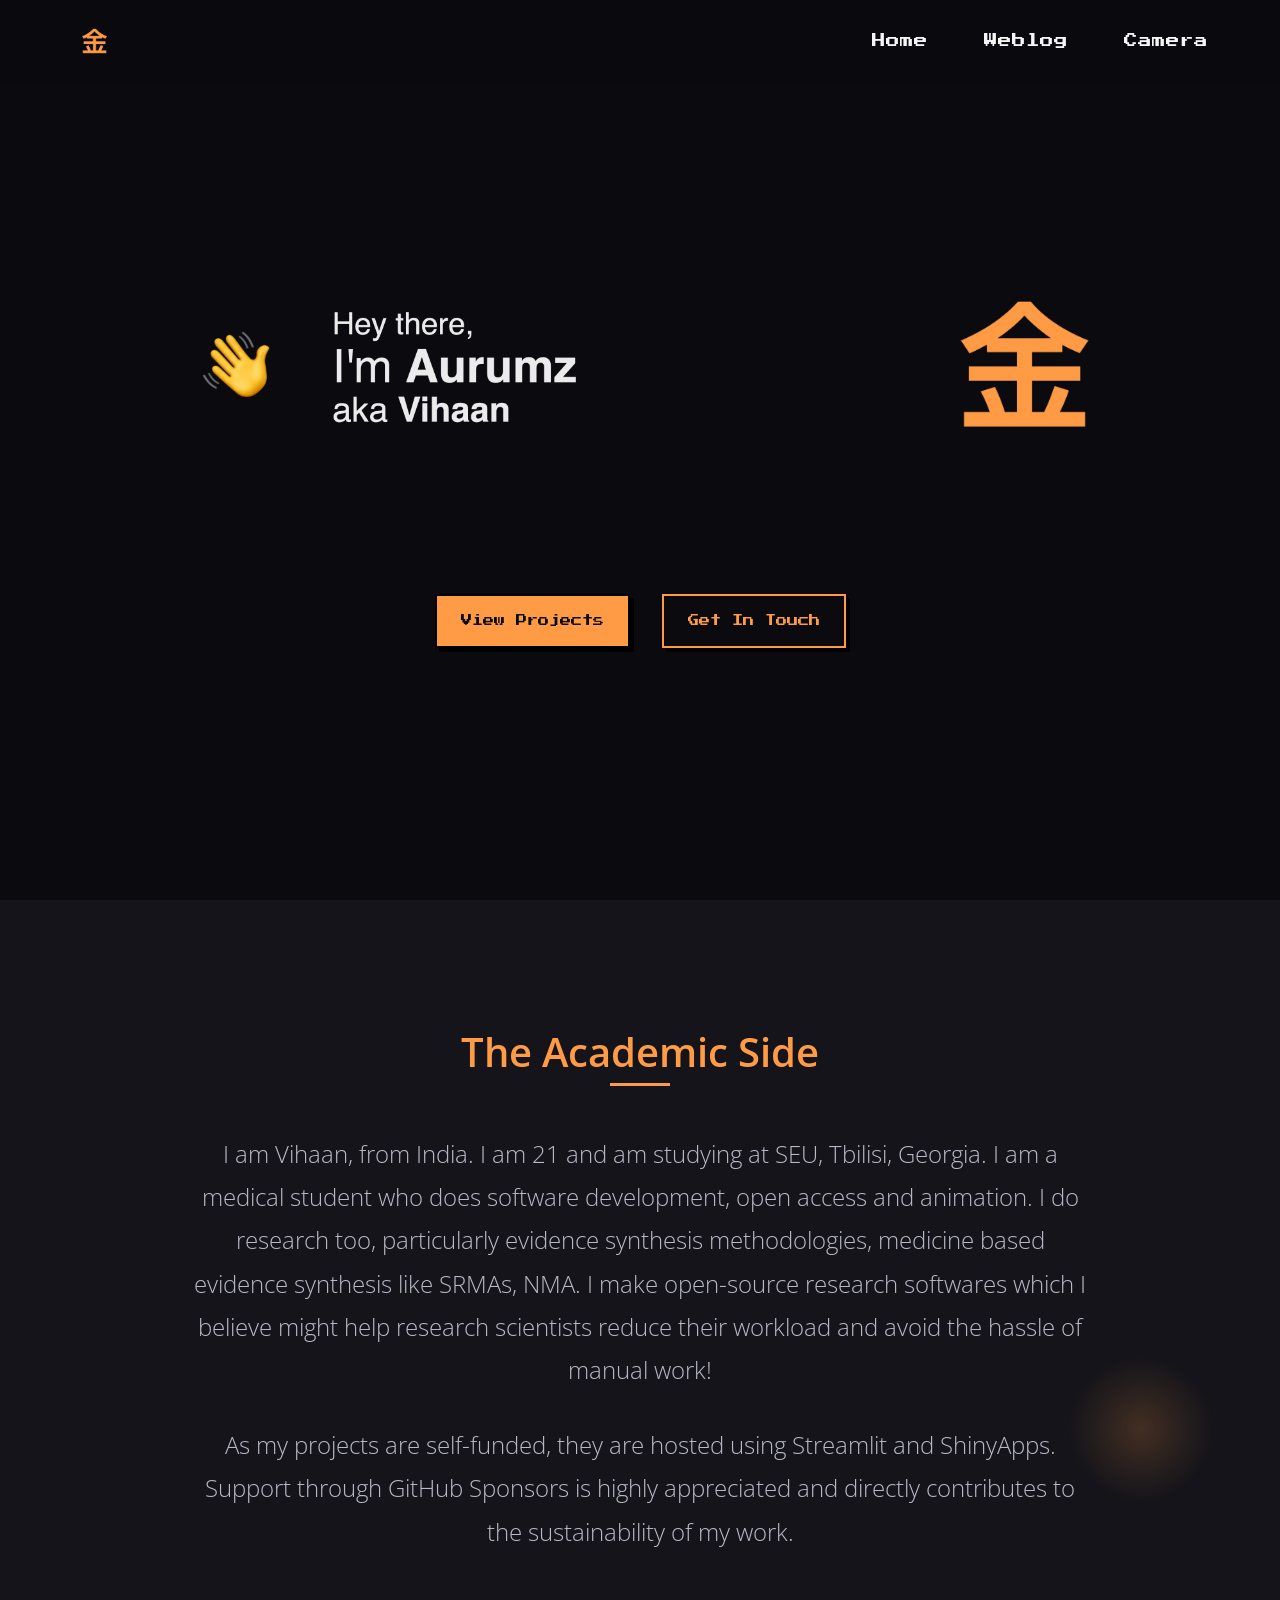
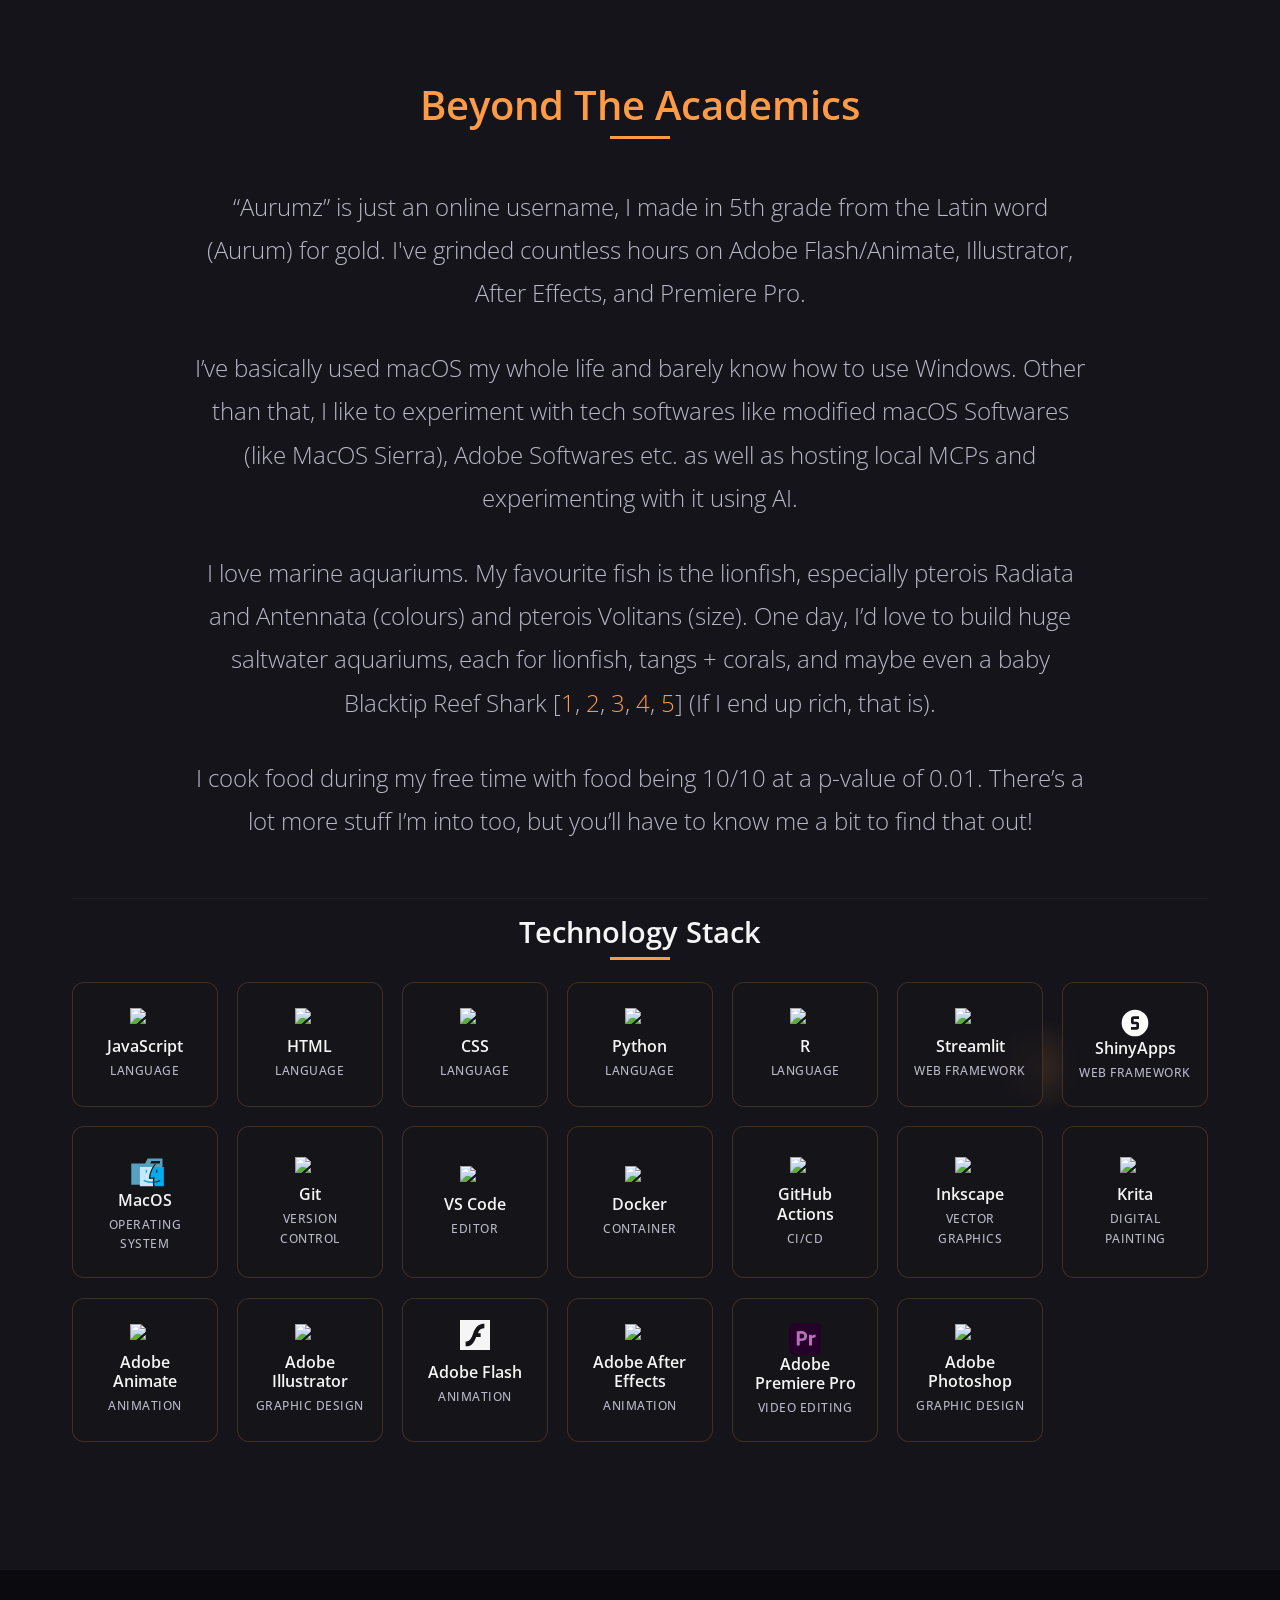
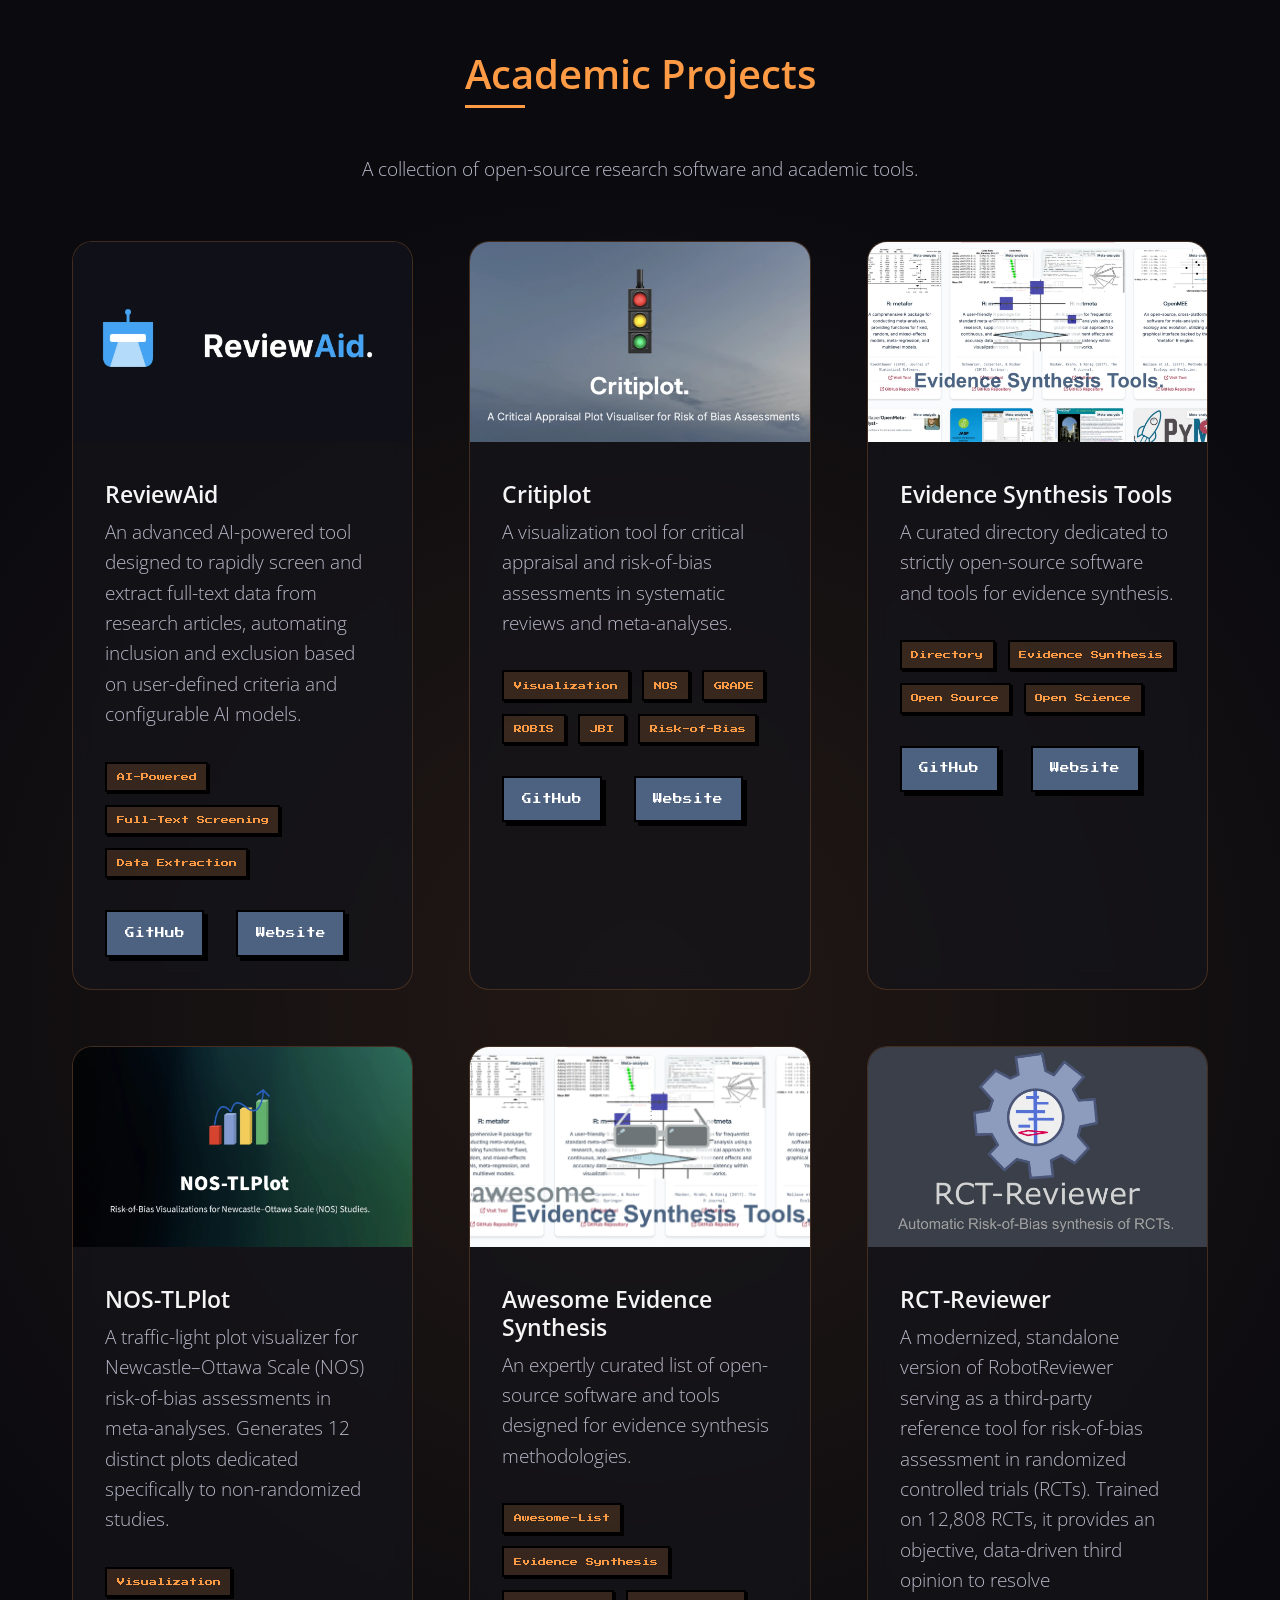
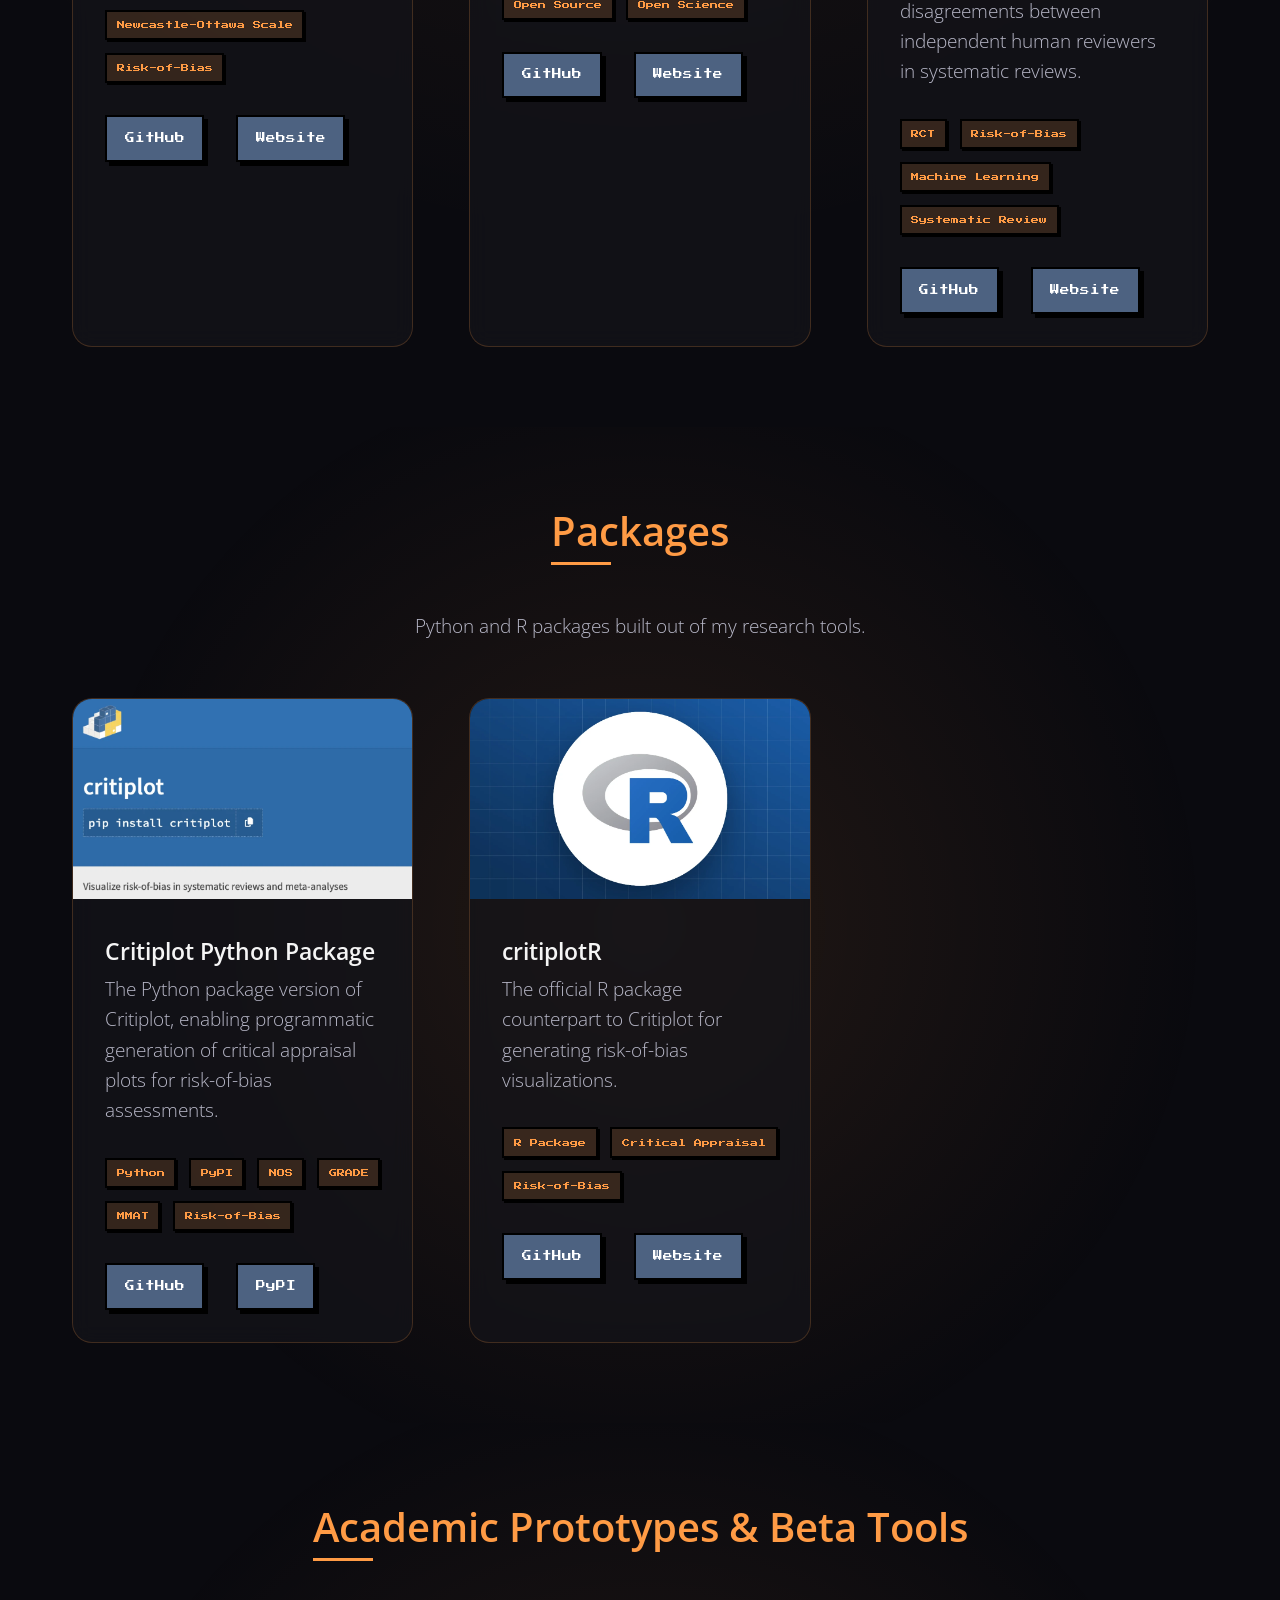
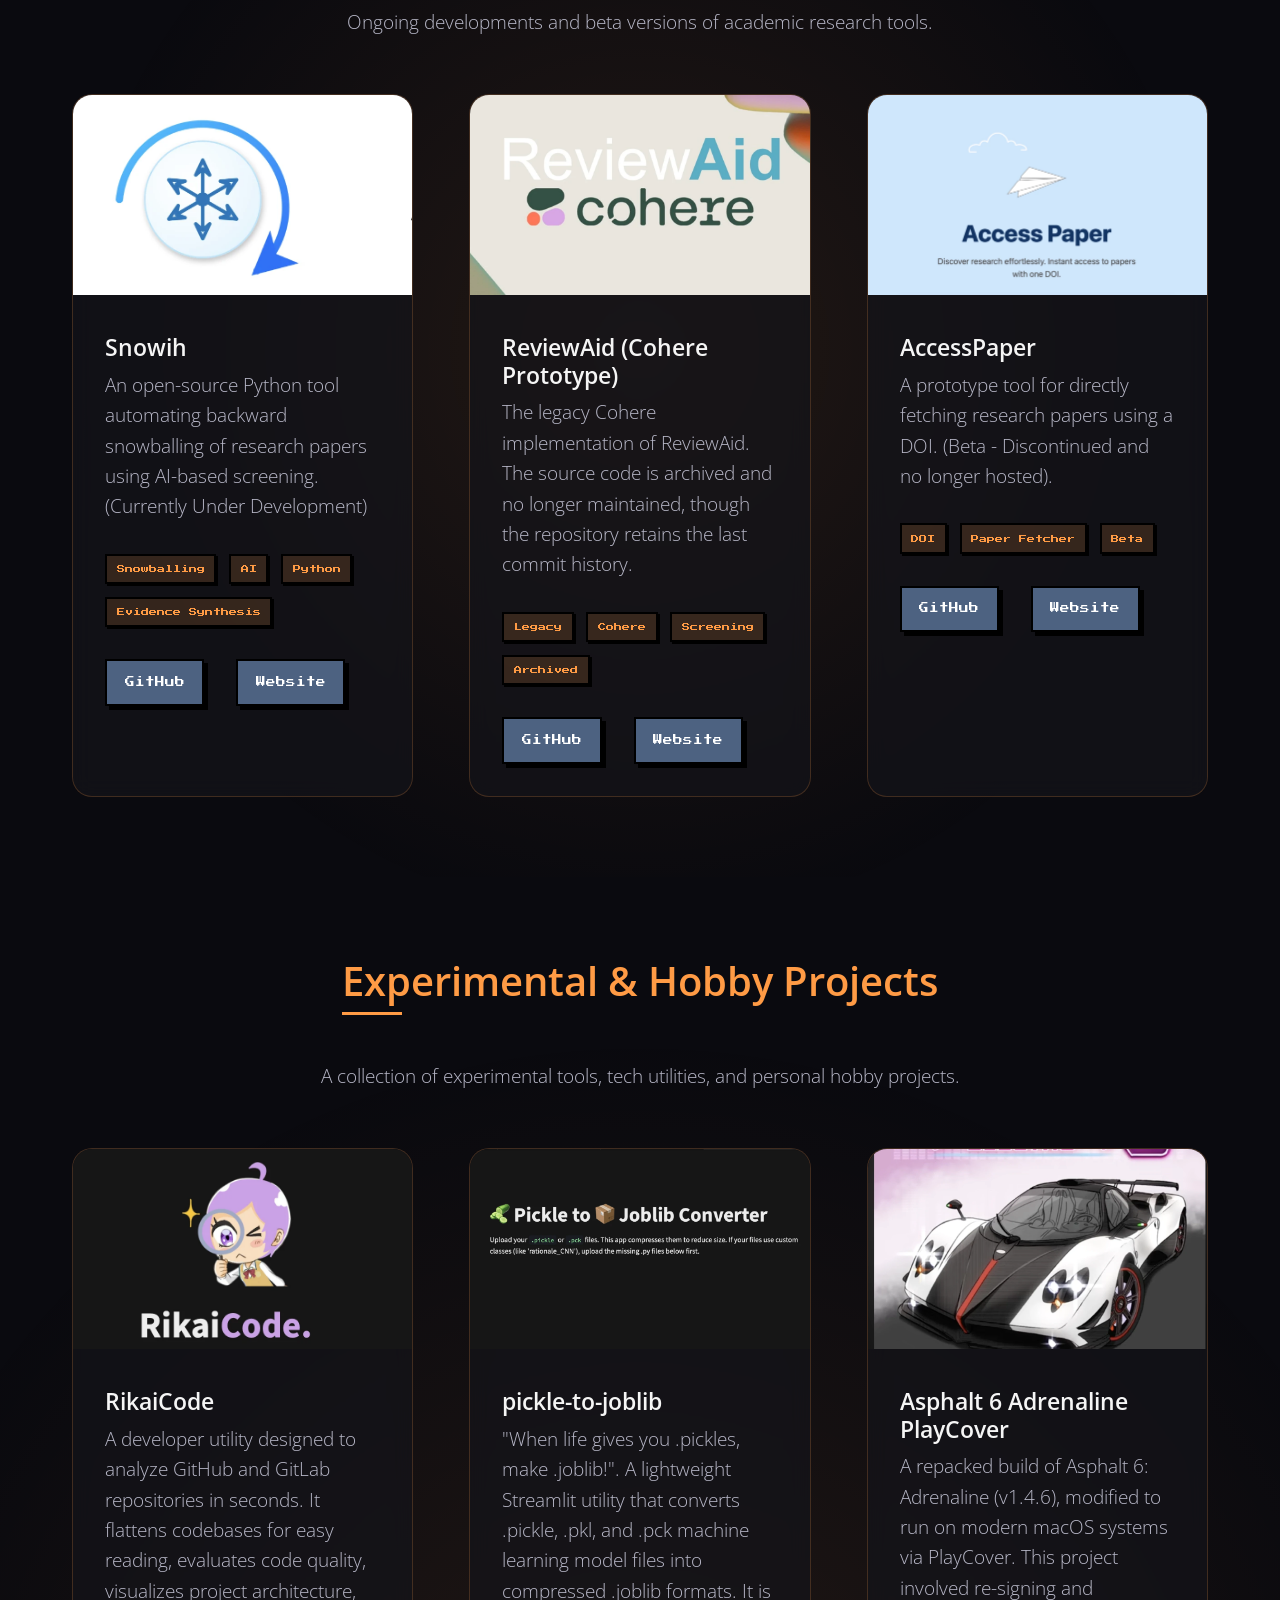
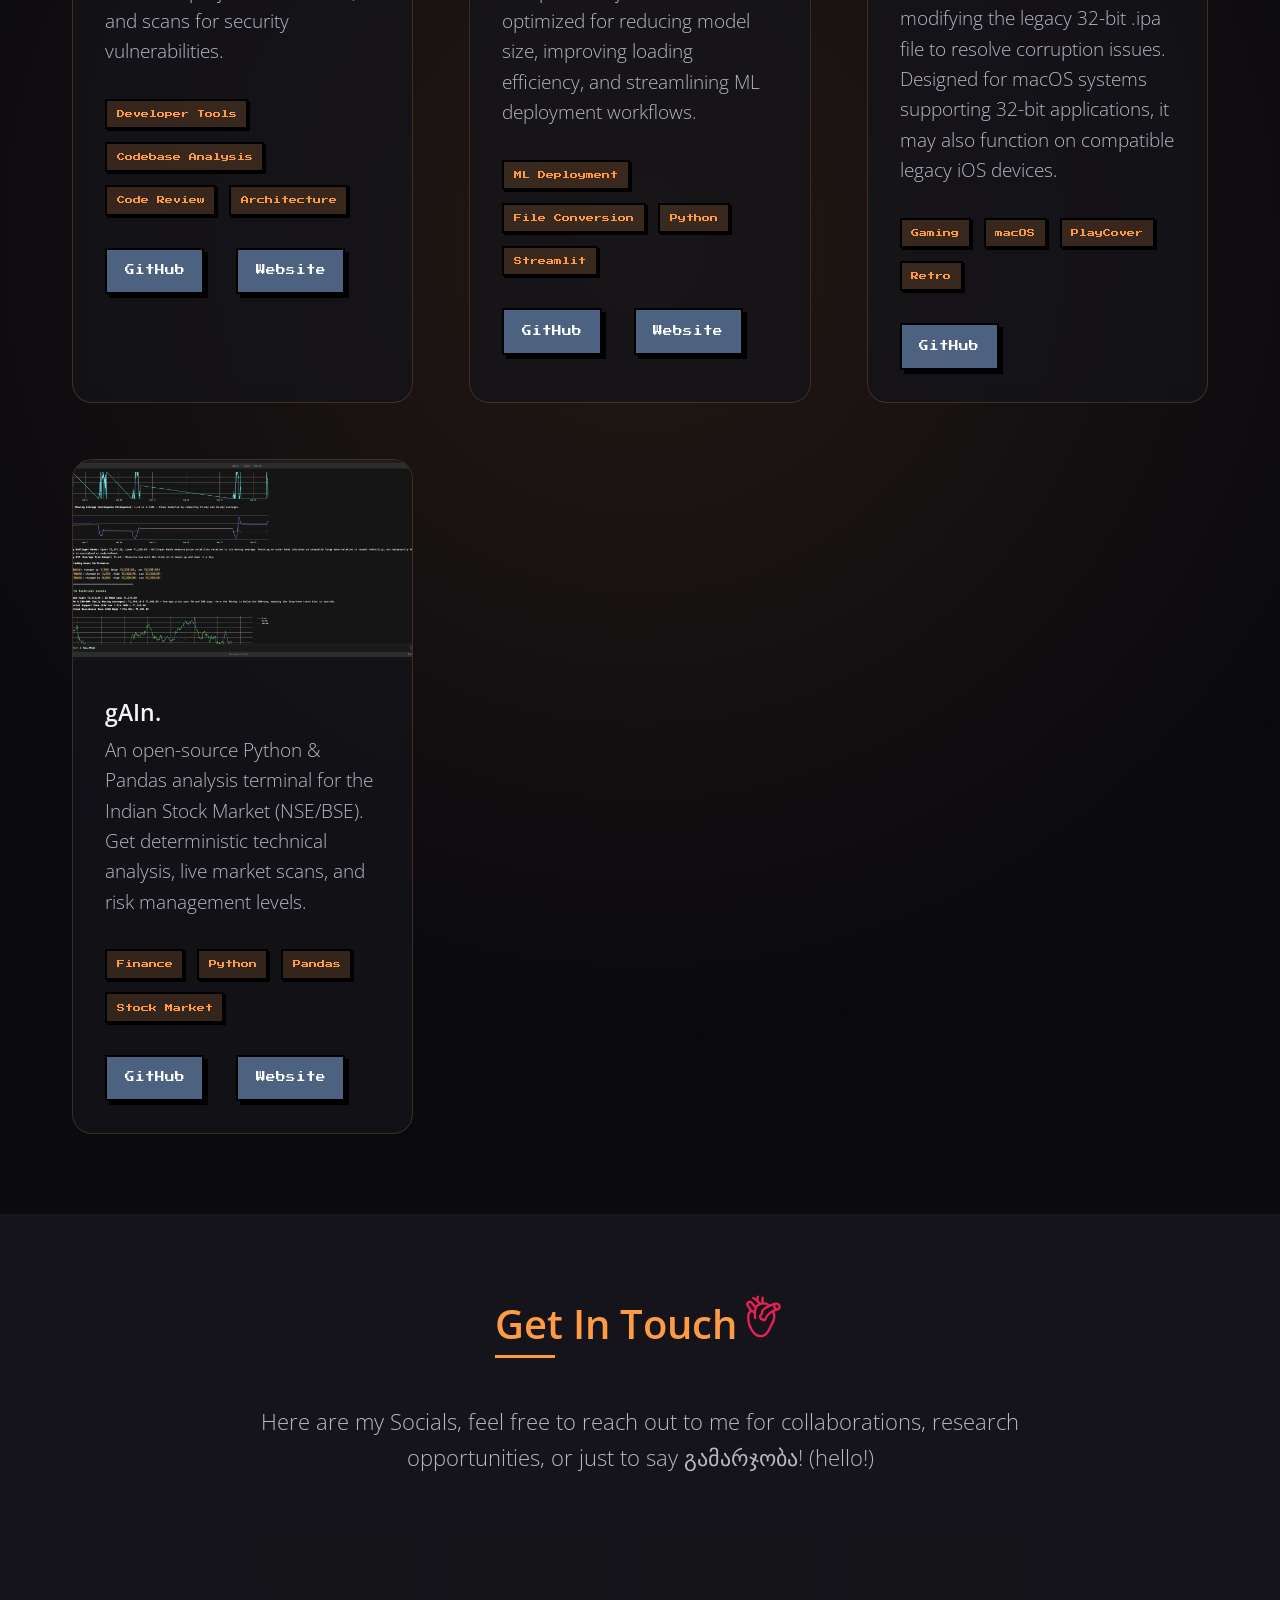
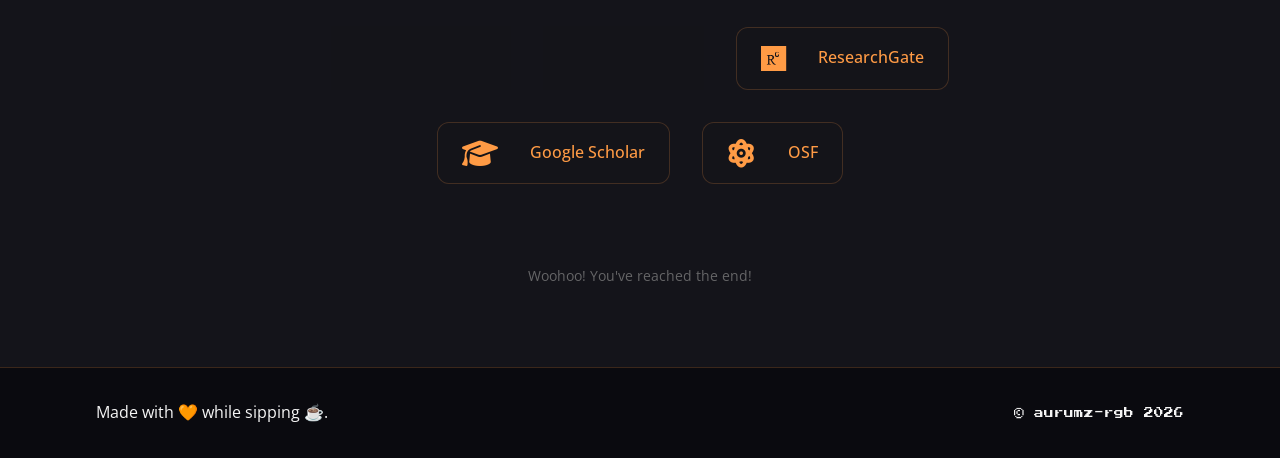
==== index.html @ b9cb7d9b "camera page now at camera.html with redirect from old link, premiere icon path fix" ====
<!DOCTYPE html>
<html lang="en">

<head>
  <meta charset="UTF-8" />
  <meta name="viewport" content="width=device-width, initial-scale=1.0" />


  <title>Home / Aurumz</title>
  <meta name="description"
    content="Vihaan Sahu (Aurumz) - Medical Student, Researcher & Developer. Explore open-source academic projects like ReviewAid, Critiplot, NOS-TLPlot, and more.">
  <meta name="keywords"
    content="Vihaan Sahu, Aurumz, Critiplot, NOS-TLPlot, Snowih, ReviewAid, medical student, developer, AI, research tools, systematic review, web development, Python, HTML">
  <meta name="author" content="Vihaan S (Aurumz)">
  <meta name="robots" content="index, follow, max-image-preview:large" />


  <link rel="canonical" href="https://aurumz-rgb.github.io/index.html" />


  <meta property="og:title" content="Vihaan (Aurumz) - Medical Student, Researcher & Developer.">
  <meta property="og:description"
    content="Medical Student, Researcher & Developer. Explore open-source academic projects and tools.">
  <meta property="og:type" content="website">
  <meta property="og:url" content="https://aurumz-rgb.github.io/index.html">
  <meta property="og:image" content="https://aurumz-rgb.github.io/assets/web-banner.png">
  <meta property="og:image:alt" content="Aurumz Web Banner">

  <meta name="twitter:card" content="summary_large_image">
  <meta name="twitter:title" content="Vihaan (Aurumz)'s personal Website.' ">
  <meta name="twitter:description" content="Medical Student, Researcher & Developer.">
  <meta name="twitter:image" content="https://aurumz-rgb.github.io/assets/web-banner.png">
  <meta name="twitter:image:alt" content="Aurumz Banner">

  <link rel="icon" href="assets/favicon.ico" type="image/x-icon">

  <link rel="preconnect" href="https://fonts.googleapis.com">
  <link rel="preconnect" href="https://fonts.gstatic.com" crossorigin>
  <link rel="preconnect" href="https://cdnjs.cloudflare.com">

  <link rel="preload" href="https://fonts.googleapis.com/css2?family=Open+Sans:wght@300;400;500;600;700&display=swap"
    as="style">
  <link rel="preload" href="https://cdnjs.cloudflare.com/ajax/libs/font-awesome/6.5.0/css/all.min.css" as="style">
  <link rel="preload" href="assets/banner1.webp" as="image">
  <link rel="preload" href="assets/logo-official.webp" as="image">

  <link href="https://fonts.googleapis.com/css2?family=Open+Sans:wght@300;400;500;600;700&display=swap"
    rel="stylesheet">
  <link rel="stylesheet" href="https://cdnjs.cloudflare.com/ajax/libs/font-awesome/6.4.0/css/all.min.css">

  <link rel="stylesheet" href="styles.css">
</head>

<body>

  <div class="loader-container" id="loader">
    <div class="loader"></div>
  </div>

  <header>
    <div class="container">
      <nav>
        <a href="index.html" class="logo">
         <img src="assets/logo-official1.webp" alt="Aurumz Logo" style="height: 45px;">
        </a>
        <button class="mobile-menu-btn" id="mobileMenuBtn">
          <i class="fas fa-bars"></i>
        </button>
        <div class="nav-links" id="navLinks">
          <a href="index.html">Home</a>
          <a href="blog.html">Weblog</a>
          <a href="camera.html">Camera</a>
        </div>
      </nav>
    </div>
  </header>

  <section class="hero">
    <div class="container">
      <div class="hero-content">
        <div class="hero-images-container" id="heroImages">
          <div class="hero-image-left">
            <img src="assets/banner1.webp" alt="Hello I am Vihaan aka aurumz" loading="eager">
          </div>
          <div class="hero-logo-right">
            <img src="assets/logo-official.webp" alt="Aurumz Logo" loading="eager">
          </div>
        </div>
        <div class="hero-buttons" id="heroButtons">
          <a href="#projects" class="btn">View Projects</a>
          <a href="#contact" class="btn btn-outline">Get In Touch</a>
        </div>
      </div>

      <div class="car-container" id="carContainer">
        <img src="assets/car-moving.gif" alt="Moving Car" class="car-gif" loading="lazy">
      </div>
      <img src="assets/plane.gif" alt="Paper Plane" class="plane-gif" id="planeGif" loading="lazy">
    </div>
  </section>

  <section class="about" id="about">
    <div class="container">
      <div class="about-content" id="aboutContent">

        <div class="about-text">
          <h2>The Academic Side</h2>
          <p>
            I am Vihaan, from India. I am 21 and am studying at SEU, Tbilisi, Georgia. I am a medical student who does
            software development, open access and animation. I do research too, particularly evidence synthesis
            methodologies, medicine based evidence synthesis like SRMAs, NMA. I make open-source research softwares
            which I believe might help research scientists reduce their workload and avoid the hassle of manual work!
          </p>

          <p>
            As my projects are self-funded, they are hosted using Streamlit and ShinyApps. Support through GitHub
            Sponsors is highly appreciated and directly contributes to the sustainability of my work.
          </p>

        </div>

        <div class="about-text" style="margin-top: var(--spacing-xxl);">
          <h2>Beyond The Academics</h2>

          <p>
            “Aurumz” is just an online username, I made in 5th grade from the Latin word (Aurum) for gold. I've grinded
            countless hours on Adobe Flash/Animate, Illustrator, After Effects, and Premiere Pro.
          </p>

          <p>
            I’ve basically used macOS my whole life and barely know how to use Windows. Other than that, I like to
            experiment with tech softwares like modified macOS Softwares (like MacOS Sierra), Adobe Softwares etc. as well as hosting local
            MCPs and experimenting with it using AI.
          </p>

          <p>
            I love marine aquariums. My favourite fish is the lionfish, especially pterois Radiata and Antennata
            (colours) and pterois Volitans (size). One day, I’d love to build huge saltwater aquariums, each for
            lionfish, tangs + corals, and maybe even a baby Blacktip Reef Shark [<a href="https://www.youtube.com/watch?v=PKMF2KPOcR8" target="_blank">1</a>, <a href="https://www.youtube.com/watch?v=SShbFae09_s" target="_blank">2</a>, <a href="https://www.youtube.com/watch?v=O69xCdQjd4k" target="_blank">3</a>, <a href="https://www.youtube.com/watch?v=J8CM6YdH-EE" target="_blank">4</a>, <a href="https://www.youtube.com/watch?v=35wh0j285m0" target="_blank">5</a>] (If I end up rich, that is).
          </p>

          <p>
            I cook food during my free time with food being 10/10 at a p-value of 0.01. There’s a lot more stuff I’m
            into too, but you’ll have to know me a bit to find that out!
          </p>

        </div>

        <div class="tech-stack-wrapper">
          <h3 class="tech-stack-title">Technology Stack</h3>
          <div class="tech-grid">
            <div class="tech-item">
              <img src="https://cdn.simpleicons.org/javascript" width="30" class="tech-icon">
              <span class="tech-name">JavaScript</span>
              <span class="tech-type">Language</span>
            </div>

            <div class="tech-item">
              <img src="https://cdn.simpleicons.org/html5" width="30" class="tech-icon">
              <span class="tech-name">HTML</span>
              <span class="tech-type">Language</span>
            </div>
            <div class="tech-item">
              <img src="https://api.iconify.design/logos/css-3.svg" width="30" class="tech-icon">
              <span class="tech-name">CSS</span>
              <span class="tech-type">Language</span>
            </div>

            <div class="tech-item">
              <img src="https://cdn.simpleicons.org/python" width="30" class="tech-icon">
              <span class="tech-name">Python</span>
              <span class="tech-type">Language</span>
            </div>
            <div class="tech-item">
              <img src="https://cdn.simpleicons.org/r" width="30" class="tech-icon">
              <span class="tech-name">R</span>
              <span class="tech-type">Language</span>
            </div>

            <div class="tech-item">
              <img src="https://streamlit.io/images/brand/streamlit-mark-color.png" width="30" class="tech-icon">
              <span class="tech-name">Streamlit</span>
              <span class="tech-type">Web Framework</span>
            </div>
            <div class="tech-item">
              <svg xmlns="http://www.w3.org/2000/svg" width="32" height="32" viewBox="0 0 24 24">
                <path fill="#fbfbfb"
                  d="M11 7a2 2 0 0 0-2 2v2a2 2 0 0 0 2 2h2v2H9v2h4a2 2 0 0 0 2-2v-2a2 2 0 0 0-2-2h-2V9h4V7zm1-5a10 10 0 0 1 10 10a10 10 0 0 1-10 10A10 10 0 0 1 2 12A10 10 0 0 1 12 2" />
              </svg>
              <span class="tech-name">ShinyApps</span>
              <span class="tech-type">Web Framework</span>
            </div>

            <div class="tech-item">
              <svg xmlns="http://www.w3.org/2000/svg" width="40" height="40" viewBox="0 0 32 32">
                <path fill="#55a1bf" d="M27.9 6h-9.8l-2 4H5v17h25V6Zm.1 4h-7.8l1-2H28Z" />
                <path fill="#c6e9fa" fill-rule="evenodd"
                  d="M22.258 25.522a15.7 15.7 0 0 1-7.5-1.516l.473-.75a15.26 15.26 0 0 0 7.027 1.3c0 .082.1-1.533.245-2.413H19.1a21.65 21.65 0 0 1 3.033-9.408h-10.2v15.526h10.716a22 22 0 0 1-.391-2.739" />
                <path fill="#00adee" fill-rule="evenodd"
                  d="M23.285 24.5a10.7 10.7 0 0 0 4.484-1.3l.587.75a12.8 12.8 0 0 1-5.071 1.517a13.6 13.6 0 0 0 .441 2.8h7.337V12.739h-7.81a19.34 19.34 0 0 0-2.968 8.381h3.506a15.4 15.4 0 0 0-.506 3.375Zm-6.717-9.413h.995v2.299h-.995z" />
                <path fill="#231f20" fill-rule="evenodd" d="M24.851 15.087h.994v2.299h-.994z" />
                <path fill="#231f20" fill-rule="evenodd"
                  d="M23.285 24.5a10.7 10.7 0 0 0 4.484-1.3l.587.75a12.8 12.8 0 0 1-5.071 1.517a12.3 12.3 0 0 0 1.354 5.087l-.848.446c-1.549-2.445-1.826-5.739-1.288-8.853H19.1A21.5 21.5 0 0 1 24.084 10l.734.636a19.1 19.1 0 0 0-4.533 10.484h3.506a15.4 15.4 0 0 0-.506 3.375Z" />
                <path fill="#00adee" fill-rule="evenodd"
                  d="M22.258 24.56v.962a15.7 15.7 0 0 1-7.5-1.516l.473-.75a15.26 15.26 0 0 0 7.027 1.3Z" />
              </svg>
              <span class="tech-name">MacOS</span>
              <span class="tech-type">Operating System</span>
            </div>

            <div class="tech-item">
              <img src="https://cdn.simpleicons.org/git" width="30" class="tech-icon">
              <span class="tech-name">Git</span>
              <span class="tech-type">Version Control</span>
            </div>
            <div class="tech-item">
              <img src="https://api.iconify.design/logos/visual-studio-code.svg" width="30" class="tech-icon">
              <span class="tech-name">VS Code</span>
              <span class="tech-type">Editor</span>
            </div>

            <div class="tech-item">
              <img src="https://cdn.simpleicons.org/docker" width="30" class="tech-icon">
              <span class="tech-name">Docker</span>
              <span class="tech-type">Container</span>
            </div>

            <div class="tech-item">
              <img src="https://cdn.simpleicons.org/githubactions" width="30" class="tech-icon">
              <span class="tech-name">GitHub Actions</span>
              <span class="tech-type">CI/CD</span>
            </div>

            <div class="tech-item">
              <img src="https://cdn.simpleicons.org/inkscape" width="30" class="tech-icon">
              <span class="tech-name">Inkscape</span>
              <span class="tech-type">Vector Graphics</span>
            </div>

            <div class="tech-item">
              <img src="https://cdn.simpleicons.org/krita" width="30" class="tech-icon">
              <span class="tech-name">Krita</span>
              <span class="tech-type">Digital Painting</span>
            </div>

            <div class="tech-item">
              <img src="https://api.iconify.design/logos/adobe-animate.svg" width="30" class="tech-icon">
              <span class="tech-name">Adobe Animate</span>
              <span class="tech-type">Animation</span>
            </div>
            <div class="tech-item">
              <img src="https://api.iconify.design/logos/adobe-illustrator.svg" width="30" class="tech-icon">
              <span class="tech-name">Adobe Illustrator</span>
              <span class="tech-type">Graphic Design</span>
            </div>
            <div class="tech-item">
              <svg xmlns="http://www.w3.org/2000/svg" width="30" height="30" viewBox="0 0 16 16"
                style="transform: translateY(-13px);">
                <path fill="currentColor"
                  d="M0 0v16h16V0zm13 4.4C10 4.4 9.7 7 9.7 7H11v2H8.6C6.8 14.8 3 14 3 14v-2.5s2.5.6 3.9-4C8.7 1.4 13 2 13 2z" />
              </svg>
              <span class="tech-name">Adobe Flash</span>
              <span class="tech-type">Animation</span>
            </div>
            <div class="tech-item">
              <img src="https://api.iconify.design/logos/adobe-after-effects.svg" width="30" class="tech-icon">
              <span class="tech-name">Adobe After Effects</span>
              <span class="tech-type">Animation</span>
            </div>
            <div class="tech-item">
              <svg xmlns="http://www.w3.org/2000/svg" width="32.77" height="32" viewBox="0 0 256 250">
                <path fill="#25012a"
                  d="M45.333 0h165.334C235.733 0 256 20.267 256 45.333v158.934c0 25.066-20.267 45.333-45.333 45.333H45.333C20.267 249.6 0 229.333 0 204.267V45.333C0 20.267 20.267 0 45.333 0" />
                <path fill="#b770b9"
                  d="M60.8 175.04V65.28c0-.747.32-1.173 1.067-1.173l1.548-.003l1.198-.01l.845-.016l.9-.023l.967-.034l.515-.021c.96-.04 1.935-.065 2.93-.086l3.055-.064q.521-.012 1.051-.028l1.07-.035q1.44-.052 2.952-.08l3.093-.055l2.141-.047l1.095-.032c2.204-.07 4.361-.094 6.502-.102l3.204-.004c8.747 0 16 1.066 21.974 3.306A38.1 38.1 0 0 1 131.2 75.52a34 34 0 0 1 7.787 12.16c1.6 4.48 2.453 9.067 2.453 13.867q0 13.76-6.4 22.72c-4.267 5.973-10.24 10.453-17.173 13.013c-7.012 2.578-14.721 3.56-23.128 3.623H91.69l-1.187-.012l-.761-.018l-.448-.019l-.402-.024l-.359-.03a16 16 0 0 0-.692-.052l-.52-.023l-.57-.015l-.951-.013l-1.853-.004v34.24c.106.747-.427 1.387-1.174 1.494H62.08c-.853 0-1.28-.427-1.28-1.387m23.253-90.347v35.84l1.254.09a43 43 0 0 0 2.906.124h5.654c4.16 0 8.32-.64 12.266-1.92c3.414-.96 6.4-2.987 8.747-5.654c2.24-2.666 3.307-6.293 3.307-10.986a17.56 17.56 0 0 0-2.454-9.494c-1.737-2.657-4.161-4.727-7.082-5.928l-.384-.152c-3.947-1.6-8.214-2.24-12.587-2.133l-2.466.003l-1.159.007l-1.107.015l-1.051.024q-.769.02-1.47.058a37 37 0 0 0-.688-.028l-.639-.014l-.3-.002l-.566.003l-.514.014l-.238.01l-.437.025l-.384.03l-.173.016l-.303.035zm72.32 6.187h18.667c1.007 0 1.825.666 2.182 1.549l.058.158c.32.853.533 1.706.64 2.666c.213 1.067.427 2.24.533 3.307l.09 1.032c.07.881.124 1.818.124 2.808a39.7 39.7 0 0 1 10.82-8.849l.593-.324c4.907-2.774 10.56-4.16 16.213-4.16c.747-.107 1.387.426 1.494 1.173v21.227c0 .853-.534 1.173-1.707 1.173c-3.584-.1-7.26.173-10.77.903l-.75.164q-4.64.96-8.96 2.88c-2.027.96-3.947 2.24-5.44 3.946v54.4c0 1.067-.427 1.494-1.387 1.494H157.76c-.853.106-1.6-.427-1.707-1.28v-59.52c0-2.56 0-5.227-.106-8l-.064-2.08l-.086-4.16q-.024-1.04-.064-2.08c0-2.454-.213-4.8-.426-7.254c-.107-.533.213-1.066.746-1.173c0-.091.157-.104.269-.04z" />
              </svg>
              <span class="tech-name">Adobe Premiere Pro</span>
              <span class="tech-type">Video Editing</span>
            </div>
            <div class="tech-item">
              <img src="https://api.iconify.design/logos/adobe-photoshop.svg" width="30" class="tech-icon">
              <span class="tech-name">Adobe Photoshop</span>
              <span class="tech-type">Graphic Design</span>
            </div>
          </div>
        </div>
      </div>
    </div>
  </section>

  <section class="projects" id="projects">
    <div class="container">
      <div class="section-header" id="sectionHeader">
        <h2>Academic Projects</h2>
        <p style="font-size: 1.2rem;">A collection of open-source research software and academic tools.</p>
      </div>
      <div class="projects-grid">
        <div class="project-card" id="projectCard1">
          <img src="images/reviewaid.webp" alt="ReviewAid AI Screening Tool" class="project-img" loading="eager">
          <div class="project-content">
            <h3 class="project-title">ReviewAid</h3>
            <p class="project-description">
              An advanced AI-powered tool designed to rapidly screen and extract full-text data from research articles,
              automating inclusion and exclusion based on user-defined criteria and configurable AI models.
            </p>
            <div class="project-tags">
              <span class="tag">AI-Powered</span>
              <span class="tag">Full-Text Screening</span>
              <span class="tag">Data Extraction</span>
            </div>
            <div class="project-links">
              <a href="https://github.com/aurumz-rgb/reviewaid" target="_blank" class="btn btn-outline">GitHub</a>
              <a href="https://reviewaid.github.io" target="_blank" class="btn">Website</a>
            </div>
          </div>
        </div>

        <div class="project-card" id="projectCard2">
          <img src="images/critiplot.webp" alt="Critiplot Visualization Tool" class="project-img" loading="eager">
          <div class="project-content">
            <h3 class="project-title">Critiplot</h3>
            <p class="project-description">
              A visualization tool for critical appraisal and risk-of-bias assessments in systematic reviews and
              meta-analyses.
            </p>
            <div class="project-tags">
              <span class="tag">Visualization</span>
              <span class="tag">NOS</span>
              <span class="tag">GRADE</span>
              <span class="tag">ROBIS</span>
              <span class="tag">JBI</span>
              <span class="tag">Risk-of-Bias</span>
            </div>
            <div class="project-links">
              <a href="https://github.com/aurumz-rgb/Critiplot-main" target="_blank" class="btn btn-outline">GitHub</a>
              <a href="https://critiplot.github.io" target="_blank" class="btn">Website</a>
            </div>
          </div>
        </div>

        <div class="project-card" id="projectCard22">
          <img src="images/evidencesynthesis-tools.webp" alt="Evidence Synthesis Tools Directory" class="project-img"
            loading="eager">
          <div class="project-content">
            <h3 class="project-title">Evidence Synthesis Tools</h3>
            <p class="project-description">
              A curated directory dedicated to strictly open-source software and tools for evidence synthesis.
            </p>
            <div class="project-tags">
              <span class="tag">Directory</span>
              <span class="tag">Evidence Synthesis</span>
              <span class="tag">Open Source</span>
              <span class="tag">Open Science</span>
            </div>
            <div class="project-links">
              <a href="https://github.com/evidencesynthesis-tools/evidencesynthesis-tools.github.io" target="_blank"
                class="btn btn-outline">GitHub</a>
              <a href="https://evidencesynthesis-tools.github.io/" target="_blank" class="btn">Website</a>
            </div>
          </div>
        </div>

        <div class="project-card" id="projectCard3">
          <img src="images/NOS-TLPlot.webp" alt="NOS-TLPlot Visualizer" class="project-img" loading="eager">
          <div class="project-content">
            <h3 class="project-title">NOS-TLPlot</h3>
            <p class="project-description">
              A traffic-light plot visualizer for Newcastle–Ottawa Scale (NOS) risk-of-bias assessments in
              meta-analyses. Generates 12 distinct plots dedicated specifically to non-randomized studies.
            </p>
            <div class="project-tags">
              <span class="tag">Visualization</span>
              <span class="tag">Newcastle-Ottawa Scale</span>
              <span class="tag">Risk-of-Bias</span>
            </div>
            <div class="project-links">
              <a href="https://github.com/aurumz-rgb/nos-tlplot" target="_blank" class="btn btn-outline">GitHub</a>
              <a href="https://nos-tlplot.github.io" target="_blank" class="btn">Website</a>
            </div>
          </div>
        </div>

        <div class="project-card" id="projectCard22222">
          <img src="images/awesome.webp" alt="Awesome Evidence Synthesis List" class="project-img" loading="eager">
          <div class="project-content">
            <h3 class="project-title">Awesome Evidence Synthesis</h3>
            <p class="project-description">
              An expertly curated list of open-source software and tools designed for evidence synthesis methodologies.
            </p>
            <div class="project-tags">
              <span class="tag">Awesome-List</span>
              <span class="tag">Evidence Synthesis</span>
              <span class="tag">Open Source</span>
              <span class="tag">Open Science</span>
            </div>
            <div class="project-links">
              <a href="https://github.com/evidencesynthesis-tools/awesome-evidence-synthesis" target="_blank"
                class="btn btn-outline">GitHub</a>
              <a href="https://awesome-evidence-synthesis.github.io" target="_blank" class="btn">Website</a>
            </div>
          </div>
        </div>

        <div class="project-card" id="projectCard_rct">
          <img src="images/rct-reviewer.webp" alt="RCT-Reviewer Machine Learning Tool" class="project-img"
            loading="eager">
          <div class="project-content">
            <h3 class="project-title">RCT-Reviewer</h3>
            <p class="project-description">
              A modernized, standalone version of RobotReviewer serving as a third-party reference tool for risk-of-bias
              assessment in randomized controlled trials (RCTs). Trained on 12,808 RCTs, it provides an objective,
              data-driven third opinion to resolve disagreements between independent human reviewers in systematic
              reviews.
            </p>
            <div class="project-tags">
              <span class="tag">RCT</span>
              <span class="tag">Risk-of-Bias</span>
              <span class="tag">Machine Learning</span>
              <span class="tag">Systematic Review</span>
            </div>
            <div class="project-links">
              <a href="https://github.com/aurumz-rgb/RCT-Reviewer" target="_blank" class="btn btn-outline">GitHub</a>
              <a href="https://rct-reviewer.github.io" target="_blank" class="btn">Website</a>
            </div>
          </div>
        </div>
      </div>
    </div>
  </section>

  <section class="projects" id="packages">
    <div class="container">
      <div class="section-header" id="packagesHeader">
        <h2>Packages</h2>
        <p style="font-size: 1.2rem;">Python and R packages built out of my research tools.</p>
      </div>
      <div class="projects-grid">
        <div class="project-card" id="projectCard5">
          <img src="images/critiplot-package.webp" alt="Critiplot Python Package" class="project-img" loading="eager">
          <div class="project-content">
            <h3 class="project-title">Critiplot Python Package</h3>
            <p class="project-description">
              The Python package version of Critiplot, enabling programmatic generation of critical appraisal plots for
              risk-of-bias assessments.
            </p>
            <div class="project-tags">
              <span class="tag">Python</span>
              <span class="tag">PyPI</span>
              <span class="tag">NOS</span>
              <span class="tag">GRADE</span>
              <span class="tag">MMAT</span>
              <span class="tag">Risk-of-Bias</span>
            </div>
            <div class="project-links">
              <a href="https://github.com/aurumz-rgb/critiplot-package" target="_blank"
                class="btn btn-outline">GitHub</a>
              <a href="https://pypi.org/project/critiplot/" target="_blank" class="btn">PyPI</a>
            </div>
          </div>
        </div>

        <div class="project-card" id="projectCard8">
          <img src="images/R.webp" alt="critiplotR R Package" class="project-img" loading="eager">
          <div class="project-content">
            <h3 class="project-title">critiplotR</h3>
            <p class="project-description">
              The official R package counterpart to Critiplot for generating risk-of-bias visualizations.
            </p>
            <div class="project-tags">
              <span class="tag">R Package</span>
              <span class="tag">Critical Appraisal</span>
              <span class="tag">Risk-of-Bias</span>
            </div>
            <div class="project-links">
              <a href="https://github.com/critiplot/critiplotR" target="_blank" class="btn btn-outline">GitHub</a>
              <a href="https://critiplot.github.io/critiplotR/" target="_blank" class="btn">Website</a>
            </div>
          </div>
        </div>
      </div>
    </div>
  </section>

  <section class="projects" id="prototypes">
    <div class="container">
      <div class="section-header" id="prototypesHeader">
        <h2>Academic Prototypes & Beta Tools</h2>
        <p style="font-size: 1.2rem;">Ongoing developments and beta versions of academic research tools.</p>
      </div>
      <div class="projects-grid">
        <div class="project-card" id="projectCard4">
          <img src="images/snowih.webp" alt="Snowih AI Snowballing Tool" class="project-img" loading="eager">
          <div class="project-content">
            <h3 class="project-title">Snowih</h3>
            <p class="project-description">
              An open-source Python tool automating backward snowballing of research papers using AI-based screening.
              (Currently Under Development)
            </p>
            <div class="project-tags">
              <span class="tag">Snowballing</span>
              <span class="tag">AI</span>
              <span class="tag">Python</span>
              <span class="tag">Evidence Synthesis</span>
            </div>
            <div class="project-links">
              <a href="https://github.com/Snowih" target="_blank" class="btn btn-outline">GitHub</a>
              <a href="https://snowih.github.io" target="_blank" class="btn">Website</a>
            </div>
          </div>
        </div>

        <div class="project-card" id="projectCard6">
          <img src="images/ReviewAid-legacy.webp" alt="ReviewAid Cohere Prototype" class="project-img" loading="eager">
          <div class="project-content">
            <h3 class="project-title">ReviewAid (Cohere Prototype)</h3>
            <p class="project-description">
              The legacy Cohere implementation of ReviewAid. The source code is archived and no longer maintained,
              though the repository retains the last commit history.
            </p>
            <div class="project-tags">
              <span class="tag">Legacy</span>
              <span class="tag">Cohere</span>
              <span class="tag">Screening</span>
              <span class="tag">Archived</span>
            </div>
            <div class="project-links">
              <a href="https://github.com/aurumz-rgb/Review_Aid_private" target="_blank"
                class="btn btn-outline">GitHub</a>
              <a href="https://reviewaid-legacy.onrender.com" target="_blank" class="btn">Website</a>
            </div>
          </div>
        </div>

        <div class="project-card" id="projectCard7">
          <img src="images/accesspaper.webp" alt="AccessPaper DOI Fetcher" class="project-img" loading="eager">
          <div class="project-content">
            <h3 class="project-title">AccessPaper</h3>
            <p class="project-description">
              A prototype tool for directly fetching research papers using a DOI. (Beta - Discontinued and no longer
              hosted).
            </p>
            <div class="project-tags">
              <span class="tag">DOI</span>
              <span class="tag">Paper Fetcher</span>
              <span class="tag">Beta</span>
            </div>
            <div class="project-links">
              <a href="https://github.com/aurumz-rgb/AccessPaper" target="_blank" class="btn btn-outline">GitHub</a>
              <a href="https://accesspaper.vercel.app" target="_blank" class="btn">Website</a>
            </div>
          </div>
        </div>

      </div>
    </div>
  </section>

  <section class="projects" id="experimental">
    <div class="container">
      <div class="section-header" id="experimentalHeader">
        <h2>Experimental & Hobby Projects</h2>
        <p style="font-size: 1.2rem;">A collection of experimental tools, tech utilities, and personal hobby projects.
        </p>
      </div>
      <div class="projects-grid">
        <div class="project-card" id="projectCard_rikai">
          <img src="images/rikai.webp" alt="RikaiCode Codebase Analyzer" class="project-img" loading="eager">
          <div class="project-content">
            <h3 class="project-title">RikaiCode</h3>
            <p class="project-description">
              A developer utility designed to analyze GitHub and GitLab repositories in seconds. It flattens codebases
              for easy reading, evaluates code quality, visualizes project architecture, and scans for security
              vulnerabilities.
            </p>
            <div class="project-tags">
              <span class="tag">Developer Tools</span>
              <span class="tag">Codebase Analysis</span>
              <span class="tag">Code Review</span>
              <span class="tag">Architecture</span>
            </div>
            <div class="project-links">
              <a href="https://github.com/aurumz-rgb/RikaiCode" target="_blank" class="btn btn-outline">GitHub</a>
              <a href="https://rikaicode.github.io" target="_blank" class="btn">Website</a>
            </div>
          </div>
        </div>

        <div class="project-card" id="projectCard_pickle">
          <img src="images/pickle-to-joblib.webp" alt="Pickle to Joblib Converter" class="project-img" loading="eager">
          <div class="project-content">
            <h3 class="project-title">pickle-to-joblib</h3>
            <p class="project-description">
              "When life gives you .pickles, make .joblib!". A lightweight Streamlit utility that converts .pickle,
              .pkl, and .pck machine learning model files into compressed .joblib formats. It is optimized for reducing
              model size, improving loading efficiency, and streamlining ML deployment workflows.
            </p>
            <div class="project-tags">
              <span class="tag">ML Deployment</span>
              <span class="tag">File Conversion</span>
              <span class="tag">Python</span>
              <span class="tag">Streamlit</span>
            </div>
            <div class="project-links">
              <a href="https://github.com/RCT-Reviewer/pickle-to-joblib" target="_blank"
                class="btn btn-outline">GitHub</a>
              <a href="https://pickle-to-joblib.github.io" target="_blank" class="btn">Website</a>
            </div>
          </div>
        </div>

        <div class="project-card" id="projectCard_asphalt">
          <img src="images/asphalt1.webp" alt="Asphalt 6 Adrenaline PlayCover macOS" class="project-img" loading="eager">
          <div class="project-content">
            <h3 class="project-title">Asphalt 6 Adrenaline PlayCover</h3>
            <p class="project-description">
              A repacked build of Asphalt 6: Adrenaline (v1.4.6), modified to run on modern macOS systems via PlayCover.
              This project involved re-signing and modifying the legacy 32-bit .ipa file to resolve corruption issues.
              Designed for macOS systems supporting 32-bit applications, it may also function on compatible legacy iOS
              devices.
            </p>
            <div class="project-tags">
              <span class="tag">Gaming</span>
              <span class="tag">macOS</span>
              <span class="tag">PlayCover</span>
              <span class="tag">Retro</span>
            </div>
            <div class="project-links">
              <a href="https://github.com/aurumz-rgb/Asphalt_6-Adrenaline" target="_blank"
                class="btn btn-outline">GitHub</a>
            </div>
          </div>
        </div>

                <div class="project-card" id="projectCard_gain">
          <img src="images/gain.webp" alt="Gain Project" class="project-img" loading="eager">
          <div class="project-content">
            <h3 class="project-title">gAIn.</h3>
            <p class="project-description">
             An open-source Python & Pandas analysis terminal for the Indian Stock Market (NSE/BSE). Get deterministic technical analysis, live market scans, and risk management levels.
            </p>
            <div class="project-tags">
              <span class="tag">Finance</span>
              <span class="tag">Python</span>
              <span class="tag">Pandas</span>
              <span class="tag">Stock Market</span>
            </div>
            <div class="project-links">
              <a href="https://github.com/aurumz-rgb/gAIn#readme" target="_blank"
                class="btn btn-outline">GitHub</a>
                 <a href="https://gain-terminal.github.io" target="_blank" class="btn">Website</a>
            </div>
          </div>
        </div>





      </div>
    </div>
  </section>

  <section class="contact" id="contact">
    <div class="container">
      <div class="contact-content" id="contactContent">
        <div class="contact-heading">
          <h2>Get In Touch</h2>
          <svg xmlns="http://www.w3.org/2000/svg" width="45" height="45" viewBox="0 0 48 48">
            <g fill="none" stroke="#e82156" stroke-width="2.5">
              <path stroke-linecap="round" stroke-linejoin="round"
                d="M14.54 20.019q-2.532-3.113-4.754-1.337C7.563 20.458 6.925 26.65 8.713 32.11s5.267 12.893 12.289 12.893S29.684 37.522 32.548 33c2.865-4.522 4.38-8.885 1.573-14.318" />
              <path stroke-linecap="round"
                d="M11 18.037A643 643 0 0 0 7 12c-1.446-2.145 2.251-4.918 4-3.032q1.749 1.887 4.647 5.557" />
              <path stroke-linecap="round" stroke-linejoin="round"
                d="M15.024 25.64q-.727-9.096 1.182-11.845c1.91-2.75 5.457-3.792 8.798-3.792q2.983 0 5.448 2.541" />
              <path
                d="M41 12.613c.586 2.036-.37 3.897-3.316 4.318s-5.153 1.902-6.745 3.148s-4.44 5.026-5.003 6.923s-3.776.153-4.639-.605c-.863-.757-1.712-2.416 0-4.151s1.341-2.081 1.341-3.84c0-1.76 9.362-7.58 14.635-8.112c1.172-.068 3.142.282 3.727 2.319Z"
                clip-rule="evenodd" />
              <path stroke-linecap="round"
                d="M23.008 4v5.263m-2.701 1.455q-4.527-5.69-7.3-6.35m3.997 2.661l.99-4.067m17.619 7.756q-.483 1.656 0 3.106q.484 1.45 2.071 3.107" />
            </g>
          </svg>
        </div>
        <p style="font-size: 1.4rem;">Here are my Socials, feel free to reach out to me for collaborations, research
          opportunities, or just to say გამარჯობა! (hello!)</p>
        <div class="contact-links">
          <a href="mailto:pteroisvolitans12@gmail.com" class="contact-link">
            <i class="fas fa-envelope"></i>
            <span>Email</span>
          </a>
          <a href="https://github.com/aurumz-rgb" target="_blank" class="contact-link">
            <i class="fab fa-github"></i>
            <span>GitHub</span>
          </a>
          <a href="https://linkedin.com/in/vihaan-sahu" target="_blank" class="contact-link">
            <i class="fab fa-linkedin"></i>
            <span>LinkedIn</span>
          </a>
          <a href="https://zenodo.org/search?q=metadata.creators.person_or_org.name%3A%22Sahu%2C%20Vihaan%22&l=list&p=1&s=10&sort=bestmatch"
            target="_blank" class="contact-link">
            <i class="fas fa-archive"></i>
            <span>Zenodo</span>
          </a>
          <a href="https://share.streamlit.io/user/aurumz-rgb" target="_blank" class="contact-link">
            <i class="fas fa-stream"></i>
            <span>Streamlit</span>
          </a>
          <a href="https://orcid.org/0009-0008-5790-1818" target="_blank" class="contact-link">
            <i class="fab fa-orcid"></i>
            <span>ORCID</span>
          </a>
          <a href="https://www.researchgate.net/profile/Vihaan-Sahu" target="_blank" class="contact-link">
            <i class="fab fa-researchgate"></i>
            <span>ResearchGate</span>
          </a>
          <a href="https://scholar.google.com/citations?user=vBCLHn8AAAAJ&hl=en" target="_blank" class="contact-link">
            <i class="fas fa-graduation-cap"></i>
            <span>Google Scholar</span>
          </a>
          <a href="https://osf.io/7w5hz/" target="_blank" class="contact-link">
            <i class="fa-solid fa-atom"></i>
            <span>OSF</span>
          </a>
        </div>

        <div class="scroll-to-top-box" id="scrollToTopBox">
          <i class="fas fa-arrow-up"></i>
        </div>
      </div>
    </div>

    <div class="end-message">Woohoo! You've reached the end!</div>
  </section>

  <footer>
    <div class="footer-content">
      <div class="footer-left">
        <span>Made with 🧡 while sipping ☕.</span>
      </div>
      <div class="footer-right">
        <a href="https://github.com/aurumz-rgb/aurumz-rgb.github.io" target="_blank" class="footer-license">© aurumz-rgb
          2026</a>
      </div>
    </div>
  </footer>

  <script src="script.js"></script>


  <script type="application/ld+json">
  {
    "@context": "https://schema.org",
    "@graph": [
      {
        "@type": "Person",
        "name": "Vihaan Sahu",
        "alternateName": "Aurumz",
        "url": "https://aurumz-rgb.github.io/",
        "image": "https://aurumz-rgb.github.io/assets/web-banner.png",
        "jobTitle": "Medical Student, Researcher & Developer",

        "knowsAbout": [
          "Medical Research",
          "Evidence Synthesis",
          "Systematic Reviews",
          "Meta-Analysis",
          "Python",
          "R",
          "Web Development",
          "AI in Healthcare"
        ],
        "sameAs": [
          "https://github.com/aurumz-rgb",
          "https://linkedin.com/in/vihaan-sahu",
          "https://orcid.org/0009-0008-5790-1818",
          "https://www.researchgate.net/profile/Vihaan-Sahu",
          "https://scholar.google.com/citations?user=vBCLHn8AAAAJ&hl=en",
          "https://osf.io/7w5hz/"
        ]
      },
      {
        "@type": "WebSite",
        "url": "https://aurumz-rgb.github.io/",
        "name": "Aurumz Web",
        "description": "Portfolio of Vihaan Sahu (Aurumz) featuring open-source academic research tools and projects.",
        "author": {
          "@id": "https://aurumz-rgb.github.io/#person"
        }
      },
      {
        "@type": "ImageGallery",
        "name": "Aurumz Portfolio Project Images",
        "url": "https://aurumz-rgb.github.io/index.html",
        "image": [
          {
            "@type": "ImageObject",
            "url": "https://aurumz-rgb.github.io/assets/banner1.webp",
            "name": "Vihaan Sahu (Aurumz) Personal Banner",
            "description": "Hello I am Vihaan aka aurumz personal website banner."
          },
          {
            "@type": "ImageObject",
            "url": "https://aurumz-rgb.github.io/assets/logo-official.webp",
            "name": "Aurumz Official Logo",
            "description": "Official logo of Aurumz."
          },
          {
            "@type": "ImageObject",
            "url": "https://aurumz-rgb.github.io/images/reviewaid.webp",
            "name": "ReviewAid AI Screening Tool Screenshot",
            "description": "Screenshot of ReviewAid, an AI-powered tool for screening research articles."
          },
          {
            "@type": "ImageObject",
            "url": "https://aurumz-rgb.github.io/images/critiplot.webp",
            "name": "Critiplot Visualization Tool Screenshot",
            "description": "Screenshot of Critiplot, a visualization tool for systematic reviews."
          },
          {
            "@type": "ImageObject",
            "url": "https://aurumz-rgb.github.io/images/evidencesynthesis-tools.webp",
            "name": "Evidence Synthesis Tools Directory Screenshot",
            "description": "Screenshot of the Evidence Synthesis Tools directory website."
          },
          {
            "@type": "ImageObject",
            "url": "https://aurumz-rgb.github.io/images/NOS-TLPlot.webp",
            "name": "NOS-TLPlot Visualizer Screenshot",
            "description": "Screenshot of NOS-TLPlot traffic-light plot visualizer."
          },
          {
            "@type": "ImageObject",
            "url": "https://aurumz-rgb.github.io/images/critiplot-package.webp",
            "name": "Critiplot Python Package Screenshot",
            "description": "Screenshot of the Critiplot Python package usage."
          },
          {
            "@type": "ImageObject",
            "url": "https://aurumz-rgb.github.io/images/awesome.webp",
            "name": "Awesome Evidence Synthesis List Screenshot",
            "description": "Screenshot of the Awesome Evidence Synthesis GitHub list."
          },
          {
            "@type": "ImageObject",
            "url": "https://aurumz-rgb.github.io/images/rct-reviewer.webp",
            "name": "RCT-Reviewer Machine Learning Tool Screenshot",
            "description": "Screenshot of RCT-Reviewer tool for risk-of-bias assessment."
          },
          {
            "@type": "ImageObject",
            "url": "https://aurumz-rgb.github.io/images/snowih.webp",
            "name": "Snowih AI Snowballing Tool Screenshot",
            "description": "Screenshot of Snowih, an AI tool for backward snowballing."
          },
          {
            "@type": "ImageObject",
            "url": "https://aurumz-rgb.github.io/images/ReviewAid-legacy.webp",
            "name": "ReviewAid Cohere Prototype Screenshot",
            "description": "Screenshot of the legacy Cohere implementation of ReviewAid."
          },
          {
            "@type": "ImageObject",
            "url": "https://aurumz-rgb.github.io/images/accesspaper.webp",
            "name": "AccessPaper DOI Fetcher Screenshot",
            "description": "Screenshot of AccessPaper prototype fetching papers via DOI."
          },
          {
            "@type": "ImageObject",
            "url": "https://aurumz-rgb.github.io/images/R.webp",
            "name": "critiplotR R Package Screenshot",
            "description": "Screenshot of the critiplotR R package for risk-of-bias visualizations."
          },
          {
            "@type": "ImageObject",
            "url": "https://aurumz-rgb.github.io/images/rikai.webp",
            "name": "RikaiCode Codebase Analyzer Screenshot",
            "description": "Screenshot of RikaiCode developer utility for analyzing GitHub repositories."
          },
          {
            "@type": "ImageObject",
            "url": "https://aurumz-rgb.github.io/images/pickle-to-joblib.webp",
            "name": "Pickle to Joblib Converter Screenshot",
            "description": "Screenshot of the pickle-to-joblib Streamlit utility."
          },
          {
            "@type": "ImageObject",
            "url": "https://aurumz-rgb.github.io/images/asphalt1.webp",
            "name": "Asphalt 6 Adrenaline PlayCover macOS Screenshot",
            "description": "Screenshot of Asphalt 6 Adrenaline running on macOS via PlayCover."
          }
        ]
      }
    ]
  }
  </script>
</body>

</html>
---- styles.css ----
@import url('https://fonts.googleapis.com/css2?family=Press+Start+2P&display=swap');

:root {
  --bg-primary: #0a0a0f;
  --bg-secondary: #14141a;
  --bg-card: rgba(20, 20, 26, 0.7);
  --text-primary: #f5f5f5;
  --text-secondary: #b8b8c8;
  --accent: #FF9B45;
  --accent-light: #ffb366;
  --accent-dark: #e0852f;
  --border-color: rgba(255, 155, 69, 0.2);
  --button-grey: #4d6281;
  --button-grey-hover: #3a4961;

  --font-primary: 'Open Sans', sans-serif;
  --font-heading: 'Open Sans', sans-serif;

  --spacing-xs: 0.5rem;
  --spacing-sm: 2rem;
  --spacing-md: 2rem;
  --spacing-lg: 3.5rem;
  --spacing-xl: 5rem;
  --spacing-xxl: 8rem;

  --border-radius: 12px;
  --border-radius-lg: 20px;

  --transition: all 0.3s cubic-bezier(0.4, 0, 0.2, 1);
  --transition-slow: all 0.6s ease;
}

* {
  margin: 0;
  padding: 0;
  box-sizing: border-box;
}

html {
  scroll-behavior: smooth;
}

body {
  font-family: var(--font-primary);
  background-color: var(--bg-primary);
  color: var(--text-primary);
  line-height: 1.6;
  overflow-x: hidden;
}

.loader-container {
  position: fixed;
  top: 0;
  left: 0;
  width: 100%;
  height: 100%;
  background-color: var(--bg-primary);
  display: flex;
  justify-content: center;
  align-items: center;
  z-index: 9999;
  transition: opacity 0.5s ease;
}

.loader {
  width: 50px;
  height: 50px;
  border: 5px solid rgba(255, 155, 69, 0.3);
  border-radius: 50%;
  border-top-color: var(--accent);
  animation: spin 1s ease-in-out infinite;
}

@keyframes spin {
  to {
    transform: rotate(360deg);
  }
}

h1,
h2,
h3,
h4,
h5,
h6 {
  font-family: var(--font-heading);
  font-weight: 600;
  line-height: 1.2;
  margin-bottom: var(--spacing-sm);
}

h1 {
  font-size: clamp(1.8rem, 6vw, 3.5rem);
  letter-spacing: -1px;
}

h2 {
  font-size: clamp(1.6rem, 5vw, 2.5rem);
  color: var(--accent);
  position: relative;
  display: inline-block;
  margin-bottom: var(--spacing-lg);
}

h2::after {
  content: '';
  position: absolute;
  bottom: -10px;
  left: 0;
  width: 60px;
  height: 3px;
  background-color: var(--accent);
}

.about-text h2::after {
  left: 50%;
  transform: translateX(-50%);
}

h3 {
  font-size: clamp(1.3rem, 4vw, 1.6rem);
  color: var(--text-primary);
  margin-bottom: var(--spacing-sm);
}

p {
  margin-bottom: var(--spacing-md);
  color: var(--text-secondary);
  font-size: clamp(0.9rem, 2vw, 1rem);
  font-weight: 300;
}

a {
  color: var(--accent);
  text-decoration: none;
  transition: var(--transition);
}

a:hover {
  color: var(--accent-light);
}

.container {
  width: 100%;
  max-width: 1200px;
  margin: 0 auto;
  padding: 0 var(--spacing-md);
}

.btn {
  display: inline-block;
  padding: 0.8rem 1.8rem;
  background-color: var(--accent);
  color: var(--bg-primary);
  border: 2px solid #000;
  border-radius: 0;
  font-weight: 400;
  font-family: 'Press Start 2P', cursive;
  font-size: 0.7rem;
  letter-spacing: 0;
  cursor: pointer;
  transition: var(--transition);
  text-align: center;
  position: relative;
  overflow: hidden;
  z-index: 1;
  min-height: 44px;
  box-shadow: 4px 4px 0px #000;
}

.btn:hover {
  background-color: #5f4b39;
  box-shadow: 2px 2px 0px #000;
  transform: translate(2px, 2px);
}

.btn-outline {
  background-color: transparent;
  border: 2px solid var(--accent);
  color: var(--accent);
}

.btn-outline:hover {
  background-color: #FF9B45;
  color: var(--bg-primary);
}

.project-links .btn {
  background-color: var(--button-grey);
  color: white;
  font-size: 0.6rem;
  padding: 0.85rem 1.1rem;
}

.project-links .btn:hover {
  background-color: var(--button-grey-hover);
}

.project-links .btn-outline {
  background-color: var(--button-grey);
  color: white;
  border-color: #000;
}

.project-links .btn-outline:hover {
  background-color: var(--button-grey-hover);
  color: white;
}

header {
  position: fixed;
  top: 0;
  left: 0;
  width: 100%;
  padding: 1.2rem 0;
  background-color: rgba(10, 10, 15, 0.85);
  backdrop-filter: blur(10px);
  z-index: 1000;
  transition: var(--transition);
}

nav {
  display: flex;
  justify-content: space-between;
  align-items: center;
}

.logo {
  font-size: clamp(1.2rem, 4vw, 1.5rem);
  font-weight: 700;
  color: var(--text-primary);
  text-decoration: none;
  display: flex;
  align-items: center;
  font-family: var(--font-heading);
  opacity: 0;
  pointer-events: none;
  transition: opacity 0.8s ease;
}

.logo.show-logo {
  opacity: 1;
  pointer-events: auto;
}

.logo i {
  color: var(--accent);
  margin-right: var(--spacing-xs);
}

.nav-links {
  display: flex;
  gap: var(--spacing-lg);
}

.nav-links a {
  color: var(--text-primary);
  font-family: 'Press Start 2P', cursive;
  font-weight: 400;
  position: relative;
  font-size: 0.85rem;
  letter-spacing: 0;
  line-height: 1.6;
}

.nav-links a::after {
  content: '';
  position: absolute;
  bottom: -7px;
  left: 0;
  width: 0;
  height: 4px;
  background-image: repeating-linear-gradient(90deg,
      var(--accent) 0,
      var(--accent) 4px,
      transparent 4px,
      transparent 8px);
  transition: var(--transition);
}

.nav-links a:hover::after {
  width: 100%;
}

.mobile-menu-btn {
  display: none;
  background: none;
  border: none;
  color: var(--text-primary);
  font-size: 1.5rem;
  cursor: pointer;
  padding: 0.5rem;
  min-width: 44px;
  min-height: 44px;
}

.hero {
  min-height: 100vh;
  display: flex;
  align-items: center;
  padding: var(--spacing-xl) 0;
  position: relative;
  overflow: hidden;
  background-color: var(--bg-primary);
}

.hero-content {
  display: flex;
  flex-direction: column;
  align-items: center;
  text-align: center;
  gap: var(--spacing-lg);
  width: 100%;
}

.hero-images-container {
  display: flex;
  justify-content: space-between;
  align-items: center;
  width: 100%;
  max-width: 1000px;
  margin-bottom: var(--spacing-lg);
  opacity: 0;
  transform: translateY(30px);
}

.hero-image-left {
  width: 100%;
  border-radius: var(--border-radius-lg);
  overflow: hidden;
  box-shadow: none;
}

.hero-image-left img {
  width: 100%;
  height: auto;
  display: block;
}

.hero-logo-right {
  width: 30%;
  border-radius: 50%;
  background-color: var(--bg-secondary);
  display: flex;
  align-items: center;
  justify-content: center;
  border: none;
}

.hero-logo-right img {
  width: 100%;
  height: auto;
  object-fit: contain;
}

.hero-buttons {
  display: flex;
  gap: var(--spacing-md);
  opacity: 0;
  transform: translateY(30px);
}

.hero-buttons .btn {
  padding: 1rem 1.5rem;
}

.car-container {
  position: absolute;
  bottom: -71px;
  left: -160px;
  width: clamp(85px, 16vw, 160px);
  height: auto;
  z-index: 10;
  opacity: 0;
}

.car-gif {
  width: 100%;
  height: auto;
}

.plane-gif {
  position: absolute;
  top: 35%;
  left: -720px;
  width: clamp(320px, 60vw, 620px);
  height: auto;
  z-index: 10;
  opacity: 0;
  pointer-events: none;
}

.about {
  padding: var(--spacing-xxl) 0;
  background-color: var(--bg-secondary);
  position: relative;
  overflow: hidden;
}

.about::before {
  content: '';
  position: absolute;
  top: 20%;
  right: 5%;
  width: clamp(80px, 15vw, 150px);
  height: clamp(80px, 15vw, 150px);
  border-radius: 50%;
  background: radial-gradient(circle, rgba(255, 155, 69, 0.2) 0%, transparent 70%);
  animation: float 4s ease-in-out infinite;
  z-index: 1;
}

.about::after {
  content: '';
  position: absolute;
  bottom: 20%;
  right: 15%;
  width: clamp(60px, 10vw, 100px);
  height: clamp(60px, 10vw, 100px);
  border-radius: 50%;
  background: radial-gradient(circle, rgba(255, 155, 69, 0.15) 0%, transparent 70%);
  animation: float 5s ease-in-out infinite reverse;
  z-index: 1;
}

@keyframes float {

  0%,
  100% {
    transform: translateY(0) rotate(0deg);
  }

  50% {
    transform: translateY(-40px) rotate(180deg);
  }
}

.about-content {
  position: relative;
  z-index: 2;
  opacity: 0;
  transform: translateY(30px);
}

.about-text {
  max-width: 900px;
  margin: 0 auto;
  text-align: center;
}

.about-text p {
  font-size: clamp(1rem, 3vw, 1.5rem);
  line-height: 1.8;
  margin-bottom: var(--spacing-md);
}

.tech-stack-wrapper {
  margin-top: var(--spacing-lg);
  padding-top: 1rem;
  border-top: 1px solid rgba(255, 255, 255, 0.05);
}

.tech-stack-title {
  font-size: 1.8rem;
  color: var(--text-primary);
  text-align: center;
  margin-bottom: var(--spacing-md);
  position: relative;
  display: inline-block;
  left: 50%;
  transform: translateX(-50%);
}

.tech-stack-title::after {
  content: '';
  position: absolute;
  bottom: -10px;
  left: 50%;
  transform: translateX(-50%);
  width: 60px;
  height: 3px;
  background-color: var(--accent);
}

.tech-grid {
  display: grid;
  grid-template-columns: repeat(auto-fill, minmax(140px, 1fr));
  gap: 1.2rem;
}

.tech-item {
  background-color: var(--bg-card);
  border: 1px solid var(--border-color);
  border-radius: var(--border-radius);
  padding: 1.5rem 1rem;
  display: flex;
  flex-direction: column;
  align-items: center;
  justify-content: center;
  text-align: center;
  transition: var(--transition);
  cursor: default;
}

.tech-item:hover {
  transform: translateY(-5px);
  border-color: var(--accent);
  box-shadow: 0 10px 20px rgba(0, 0, 0, 0.4);
}

.tech-icon {
  font-size: 2.5rem;
  color: var(--accent);
  margin-bottom: 0.8rem;
  transition: var(--transition);
}

.tech-item:hover .tech-icon {
  transform: scale(1.1);
  color: var(--accent-light);
}

.tech-name {
  font-weight: 600;
  color: var(--text-primary);
  font-size: 1rem;
  margin-bottom: 0.3rem;
  line-height: 1.2;
}

.tech-type {
  font-size: 0.75rem;
  color: var(--text-secondary);
  text-transform: uppercase;
  letter-spacing: 0.5px;
  font-weight: 500;
}

@media (max-width: 768px) {
  .tech-grid {
    grid-template-columns: repeat(auto-fill, minmax(100px, 1fr));
    gap: 0.8rem;
  }

  .tech-item {
    padding: 1rem 0.5rem;
  }

  .tech-icon {
    font-size: 2rem;
  }

  .tech-name {
    font-size: 0.9rem;
  }
}

.projects {
  padding: var(--spacing-xl) 0;
  background-color: var(--bg-primary);
  position: relative;
  background: radial-gradient(circle at 50% 50%, rgba(255, 155, 69, 0.1) 0%, rgba(10, 10, 15, 0) 70%);
}

.section-header {
  text-align: center;
  margin-bottom: var(--spacing-lg);
  opacity: 0;
  transform: translateY(30px);
}

.projects-grid {
  display: grid;
  grid-template-columns: repeat(auto-fill, minmax(300px, 1fr));
  gap: var(--spacing-lg);
}

.project-card {
  background-color: var(--bg-card);
  backdrop-filter: blur(10px);
  border-radius: var(--border-radius-lg);
  overflow: hidden;
  transition: var(--transition);
  border: 1px solid var(--border-color);
  opacity: 0;
  transform: translateY(30px);
}

.project-card:hover {
  transform: translateY(-15px);
  box-shadow: 0 20px 40px rgba(0, 0, 0, 0.4);
  border-color: var(--border-color);
}

.project-img {
  height: 200px;
  width: 100%;
  object-fit: cover;
  transition: none;
  background-color: var(--bg-secondary);
}

.project-card:hover .project-img {
  transform: none;
}

.project-content {
  padding: var(--spacing-md);
}

.project-title {
  font-size: 23px;
  margin-bottom: var(--spacing-xs);
  color: var(--text-primary);
}

.project-description {
  margin-bottom: var(--spacing-md);
  color: var(--text-secondary);
  font-size: 19px;
  line-height: 1.6;
}

.project-tags {
  display: flex;
  flex-wrap: wrap;
  gap: 0.8rem;
  margin-bottom: var(--spacing-md);
}

.tag {
  background-color: rgba(255, 155, 69, 0.15);
  color: var(--accent);
  padding: 0.45rem 0.6rem;
  border: 2px solid #000;
  border-radius: 0;
  box-shadow: 2px 2px 0px #000;
  font-family: 'Press Start 2P', cursive;
  font-size: 0.5rem;
  font-weight: 400;
  letter-spacing: 0;
  line-height: 1.5;
}

.project-links {
  display: flex;
  gap: var(--spacing-sm);
}

.contact {
  padding: var(--spacing-xl) 0;
  background-color: var(--bg-secondary);
  position: relative;
}

.contact-content {
  max-width: 800px;
  margin: 0 auto;
  text-align: center;
  opacity: 0;
  transform: translateY(30px);
}

.contact-links {
  display: flex;
  justify-content: center;
  flex-wrap: wrap;
  gap: var(--spacing-md);
  margin-top: var(--spacing-lg);
  margin-bottom: var(--spacing-lg);
}

.contact-link {
  display: flex;
  align-items: center;
  gap: var(--spacing-sm);
  padding: 1rem 1.5rem;
  background-color: var(--bg-card);
  backdrop-filter: blur(10px);
  border-radius: var(--border-radius);
  transition: var(--transition);
  border: 1px solid var(--border-color);
  min-height: 60px;
}

.contact-link:hover {
  background-color: rgba(255, 155, 69, 0.1);
  transform: translateY(-8px);
  border-color: var(--accent);
}

.contact-link i {
  font-size: clamp(1.2rem, 3vw, 1.8rem);
  color: var(--accent);
}

.contact-link span {
  font-size: clamp(0.85rem, 2vw, 1rem);
  font-weight: 500;
}

.scroll-to-top-box {
  position: absolute;
  bottom: -60px;
  left: 0;
  background-color: var(--bg-primary);
  color: var(--text-primary);
  padding: 10px 15px;
  border-radius: 0 var(--border-radius) var(--border-radius) 0;
  box-shadow: none;
  cursor: pointer;
  z-index: 100;
  display: none;
  transition: var(--transition);
  font-weight: 500;
  font-size: 1rem;
  opacity: 0;
  border: none;
  opacity: 0.8;
  min-height: 44px;
  min-width: 44px;
}

.scroll-to-top-box.show {
  display: block;
  opacity: 0.8;
}

.scroll-to-top-box:hover {
  background-color: rgba(30, 30, 40, 0.9);
  opacity: 1;
}

footer {
  padding: var(--spacing-md) 0;
  background-color: var(--bg-primary);
  border-top: 1px solid var(--border-color);
  text-align: center;
  position: relative;
  z-index: 10;
}

.footer-content {
  display: flex;
  justify-content: space-between;
  align-items: center;
  flex-wrap: wrap;
  gap: var(--spacing-sm);
  width: 100%;
  max-width: 1200px;
  margin: 0 auto;
  padding: 0 var(--spacing-lg);
}

.footer-left {
  display: flex;
  align-items: center;
  gap: var(--spacing-sm);
  justify-content: flex-start;
  flex: 1;
  margin-left: 0;
}

.footer-right {
  display: flex;
  align-items: center;
  gap: var(--spacing-sm);
  justify-content: flex-end;
  flex: 1;
  margin-right: 0;
}

.end-message {
  color: #888888;
  text-align: center;
  font-size: 0.9rem;
  margin-top: 5rem;
  opacity: 0.7;
}

.emoji {
  font-size: clamp(1rem, 3vw, 1.5rem);
}


.page-simple-hero {
  padding-top: 150px;
  padding-bottom: 50px;
  text-align: center;
  background-color: var(--bg-secondary);
}

.page-simple-hero h1 {
  color: var(--accent);
  font-size: clamp(2rem, 6vw, 3.5rem);
  margin-bottom: 1rem;
}

.page-simple-hero p {
  font-size: 1.3rem;
  max-width: 600px;
  margin: 0 auto;
}

.blog-card {
  background-color: var(--bg-card);
  backdrop-filter: blur(10px);
  border-radius: var(--border-radius-lg);
  overflow: hidden;
  margin-bottom: var(--spacing-md);
  transition: var(--transition);
}

.blog-card:hover {
  border-color: var(--accent);
}


.blog-content {
  padding: var(--spacing-md);
}

.blog-content .btn {
  font-size: 0.55rem;
  padding: 0.7rem 1rem;
}

.blog-date {
  display: inline-block;
  font-size: 0.85rem;
  color: var(--accent);
  font-weight: 600;
  margin-bottom: var(--spacing-xs);
  letter-spacing: 0.5px;
}

.blog-full {
  margin-top: var(--spacing-md);
  padding-top: var(--spacing-md);
  border-top: 1px solid rgba(255, 255, 255, 0.1);
  display: none;
}

.blog-full.active {
  display: block;
  animation: fadeInUp 0.5s ease forwards;
}

.page-container {
  min-height: 100vh;
  padding-bottom: var(--spacing-xl);
}

@keyframes fadeInUp {
  to {
    opacity: 1;
    transform: translateY(0);
  }
}

@keyframes carRace {
  0% {
    left: -160px;
  }

  100% {
    left: 110%;
  }
}

@keyframes vibrate {
  0% {
    transform: translateY(0) rotate(0deg);
  }

  25% {
    transform: translateY(-1.5px) rotate(-0.75deg);
  }

  50% {
    transform: translateY(1.5px) rotate(0.75deg);
  }

  75% {
    transform: translateY(-1.5px) rotate(-0.75deg);
  }

  100% {
    transform: translateY(0) rotate(0deg);
  }
}

@keyframes flyPlane {
  0% {
    left: -720px;
    top: 15%;
    transform: rotate(0deg);
  }

  15% {
    top: 13%;
    transform: rotate(9deg);
  }

  25% {
    top: 20%;
    transform: rotate(15deg);
  }

  35% {
    top: 15%;
    transform: rotate(-10deg);
  }

  50% {
    top: 30%;
    transform: rotate(-10deg);
  }

  75% {
    top: 50%;
    transform: rotate(5deg);
  }

  100% {
    left: 110%;
    top: 60%;
    transform: rotate(0deg);
  }
}

@media (min-width: 1600px) {
  .container {
    max-width: 1400px;
  }

  .projects-grid {
    grid-template-columns: repeat(auto-fill, minmax(350px, 1fr));
  }
}

@media (max-width: 1200px) {
  .container {
    padding: 0 var(--spacing-md);
  }
}

@media (max-width: 992px) {
  .projects-grid {
    grid-template-columns: repeat(auto-fill, minmax(280px, 1fr));
  }

  .hero-images-container {
    flex-direction: column-reverse;
    gap: var(--spacing-md);
    align-items: center;
  }

  .hero-image-left {
    width: 100%;
    max-width: 600px;
    margin: 0 auto;
    transform: none;
  }

  .hero-logo-right {
    display: none;
  }

  .car-container {
    bottom: calc(-67px * 1.1);
    width: clamp(120px, 20vw, 200px);
  }

  .plane-gif {
    top: 25%;
    left: -900px;
    width: clamp(600px, 90vw, 950px);
  }

  @keyframes carRace {
    0% {
      left: -150px;
    }

    100% {
      left: 100%;
    }
  }

  @keyframes flyPlane {
    0% {
      left: -900px;
      top: 15%;
      transform: rotate(0deg);
    }

    15% {
      top: 13%;
      transform: rotate(9deg);
    }

    25% {
      top: 20%;
      transform: rotate(15deg);
    }

    35% {
      top: 15%;
      transform: rotate(-10deg);
    }

    50% {
      top: 30%;
      transform: rotate(-10deg);
    }

    75% {
      top: 50%;
      transform: rotate(5deg);
    }

    100% {
      left: 100%;
      top: 60%;
      transform: rotate(0deg);
    }
  }
}

@media (max-width: 768px) {
  .nav-links {
    display: none;
    position: absolute;
    top: 100%;
    left: 0;
    width: 100%;
    flex-direction: column;
    background-color: rgba(10, 10, 15, 0.95);
    padding: var(--spacing-md);
    gap: var(--spacing-md);
    border-top: 1px solid var(--border-color);
  }

  .nav-links.active {
    display: flex;
  }

  .mobile-menu-btn {
    display: block;
  }

  .hero-buttons {
    flex-direction: column;
    align-items: center;
    width: 100%;
  }

  .hero-buttons .btn {
    width: 200px;
  }

  .footer-content {
    flex-direction: column;
    text-align: center;
  }

  .footer-left,
  .footer-right {
    justify-content: center;
    margin: 0;
  }
}

@media (max-width: 576px) {
  .container {
    padding: 0 var(--spacing-sm);
  }

  h1 {
    font-size: 2rem;
  }

  h2 {
    font-size: 1.8rem;
  }

  h3 {
    font-size: 1.4rem;
  }

  header {
    padding: 0.8rem 0;
  }

  .hero-images-container {
    flex-direction: column-reverse;
    align-items: center;
    gap: 2rem;
  }

  .hero-image-left {
    width: 180%;
    max-width: 700px;
    margin: 0 auto;
    transform: translateX(-4%);
  }

  .hero-logo-right {
    display: none;
  }

  .projects-grid {
    grid-template-columns: 1fr;
  }

  .project-card {
    max-width: 100%;
  }

  .project-img {
    height: 200px;
    object-fit: cover;
  }

  .btn {
    padding: 0.7rem 1.2rem;
    font-size: 0.65rem;
  }

  .about-text p {
    font-size: 1.1rem;
  }

  .about {
    padding: var(--spacing-xl) 0;
  }

  .footer-content {
    padding: 0 var(--spacing-md);
  }

  .scroll-to-top-box {
    left: 0;
    right: 0;
    text-align: center;
    bottom: -80px;
    border-radius: 0;
    width: auto;
    max-width: 200px;
    margin: 0 auto;
    left: 50%;
    transform: translateX(-50%);
  }

  .car-container {
    width: 140px;
    bottom: calc(-67px * 0.91);
    left: -150px;
  }

  .plane-gif {
    top: 20%;
    left: -650px;
    width: clamp(500px, 95vw, 850px);
  }

  @keyframes carRace {
    0% {
      left: -150px;
    }

    100% {
      left: 100%;
    }
  }

  @keyframes flyPlane {
    0% {
      left: -650px;
      top: 20%;
      transform: rotate(0deg);
    }

    15% {
      top: 18%;
      transform: rotate(9deg);
    }

    25% {
      top: 25%;
      transform: rotate(15deg);
    }

    35% {
      top: 18%;
      transform: rotate(-10deg);
    }

    50% {
      top: 35%;
      transform: rotate(-10deg);
    }

    75% {
      top: 55%;
      transform: rotate(5deg);
    }

    100% {
      left: 100%;
      top: 65%;
      transform: rotate(0deg);
    }
  }
}

@media (max-width: 380px) {
  .container {
    padding: 0 0.5rem;
  }

  .hero-images-container {
    flex-direction: column-reverse;
    align-items: center;
    gap: 1.5rem;
  }

  .hero-image-left {
    width: 200%;
    max-width: 500px;
    margin: 0 auto;
    transform: translateX(-5%);
  }

  .hero-logo-right {
    display: none;
  }

  .project-card {
    margin: 0 auto;
  }

  .project-content {
    padding: 1rem;
  }

  .project-links {
    flex-direction: column;
  }

  .project-links .btn {
    width: 100%;
  }

  .footer-content {
    font-size: 0.8rem;
  }

  .project-img {
    height: 180px;
  }

  .car-container {
    width: 120px;
    bottom: calc(-67px * 0.86);
    left: -120px;
  }

  @keyframes carRace {
    0% {
      left: -120px;
    }

    100% {
      left: 100%;
    }
  }

  .plane-gif {
    top: 15%;
    left: -550px;
    width: clamp(450px, 100vw, 750px);
  }

  .contact-heading {
    display: flex;
    align-items: center;
    justify-content: center;
    gap: 20px;
  }

  .contact-heading h2 {
    margin: 0;
  }

  @keyframes flyPlane {
    0% {
      left: -550px;
      top: 25%;
      transform: rotate(0deg);
    }

    15% {
      top: 23%;
      transform: rotate(9deg);
    }

    25% {
      top: 30%;
      transform: rotate(15deg);
    }

    35% {
      top: 23%;
      transform: rotate(-10deg);
    }

    50% {
      top: 40%;
      transform: rotate(-10deg);
    }

    75% {
      top: 60%;
      transform: rotate(5deg);
    }

    100% {
      left: 100%;
      top: 70%;
      transform: rotate(0deg);
    }
  }
}




.graffiti-grid {
  columns: 320px;
  column-gap: var(--spacing-md);
  margin-top: var(--spacing-xl);
}

.graffiti-card {
  background-color: var(--bg-card);
  border: 1px solid var(--border-color);
  border-radius: var(--border-radius);
  overflow: hidden;
  margin: 0 0 var(--spacing-md);
  break-inside: avoid;
  -webkit-break-inside: avoid;
}

.graffiti-img {
  width: 100%;
  height: auto;
  display: block;
  background-color: var(--bg-primary);
  cursor: zoom-in;
}

.graffiti-info {
  padding: 1rem 1.2rem 1.1rem;
}

.graffiti-location {
  color: var(--text-primary);
  font-size: 0.85rem;
  margin: 0;
  font-weight: 600;
  letter-spacing: 0.3px;
  line-height: 1.5;
}

.graffiti-location i {
  margin-right: 0.45rem;
  font-size: 0.75rem;
  color: var(--accent);
}

.graffiti-note {
  color: var(--text-secondary);
  font-size: 0.85rem;
  margin: 0.4rem 0 0;
  font-weight: 300;
  font-style: italic;
}

@media (max-width: 576px) {
  .graffiti-grid {
    column-count: 2;
    column-width: auto;
    column-gap: 0.6rem;
  }

  .graffiti-card {
    margin-bottom: 0.6rem;
  }

  .graffiti-info {
    padding: 0.55rem 0.65rem 0.65rem;
  }

  .graffiti-location {
    font-size: 0.68rem;
    letter-spacing: 0.1px;
  }

  .graffiti-location i {
    margin-right: 0.3rem;
    font-size: 0.6rem;
  }

  .graffiti-note {
    font-size: 0.66rem;
    margin-top: 0.3rem;
  }
}



.footer-license {
  color: rgba(255, 255, 255, 0.96);
  text-decoration: none;
  font-family: 'Press Start 2P', cursive;
  font-size: 0.6rem;
  letter-spacing: 0;
  line-height: 1.6;
}

.footer-license:hover {
  color: rgba(255, 255, 255, 0.6);
}

.lightbox-overlay {
  position: fixed;
  top: 0;
  left: 0;
  width: 100%;
  height: 100%;
  background-color: rgba(0, 0, 0, 0.95);
  display: none;
  justify-content: center;
  align-items: center;
  z-index: 10000;
  flex-direction: column;
  overflow: hidden;
}

.lightbox-overlay.active {
  display: flex;
}

.lightbox-controls {
  position: absolute;
  top: 20px;
  right: 20px;
  display: flex;
  gap: 10px;
  z-index: 10001;
}

.lightbox-btn {
  background-color: rgba(255, 255, 255, 0.15);
  color: #ffffff;
  border: 2px solid #ffffff;
  border-radius: 0;
  width: 46px;
  height: 46px;
  cursor: pointer;
  font-size: 1.1rem;
  display: flex;
  align-items: center;
  justify-content: center;
  transition: var(--transition);
  box-shadow: 3px 3px 0px rgba(255, 255, 255, 0.4);
}

.lightbox-btn:hover {
  background-color: #ffffff;
  color: #000000;
  box-shadow: 1px 1px 0px rgba(255, 255, 255, 0.4);
  transform: translate(2px, 2px);
}

.lightbox-img {
  max-width: 90vw;
  max-height: 85vh;
  object-fit: contain;
  transition: transform 0.2s ease;
  transform-origin: center center;
  cursor: grab;
  user-select: none;
  -webkit-user-drag: none;
}

.lightbox-img.dragging {
  cursor: grabbing;
  transition: none;
}

.lightbox-img.dragging {
  cursor: grabbing;
  transition: none;
}

@media (max-width: 576px) {
  .lightbox-controls {
    top: 12px;
    right: 12px;
    gap: 6px;
  }
  .lightbox-btn {
    width: 40px;
    height: 40px;
    font-size: 0.95rem;
  }
}


.bionic-active p.project-description strong {
  color: var(--text-primary);
  font-weight: 600;
}

@media (max-width: 576px) {
  .blog-content .btn-outline {
    margin-bottom: 0.5rem;
  }
  .blog-content .btn-outline[onclick*="toggleBionic"] {
    margin-left: 0 !important;
  }
}
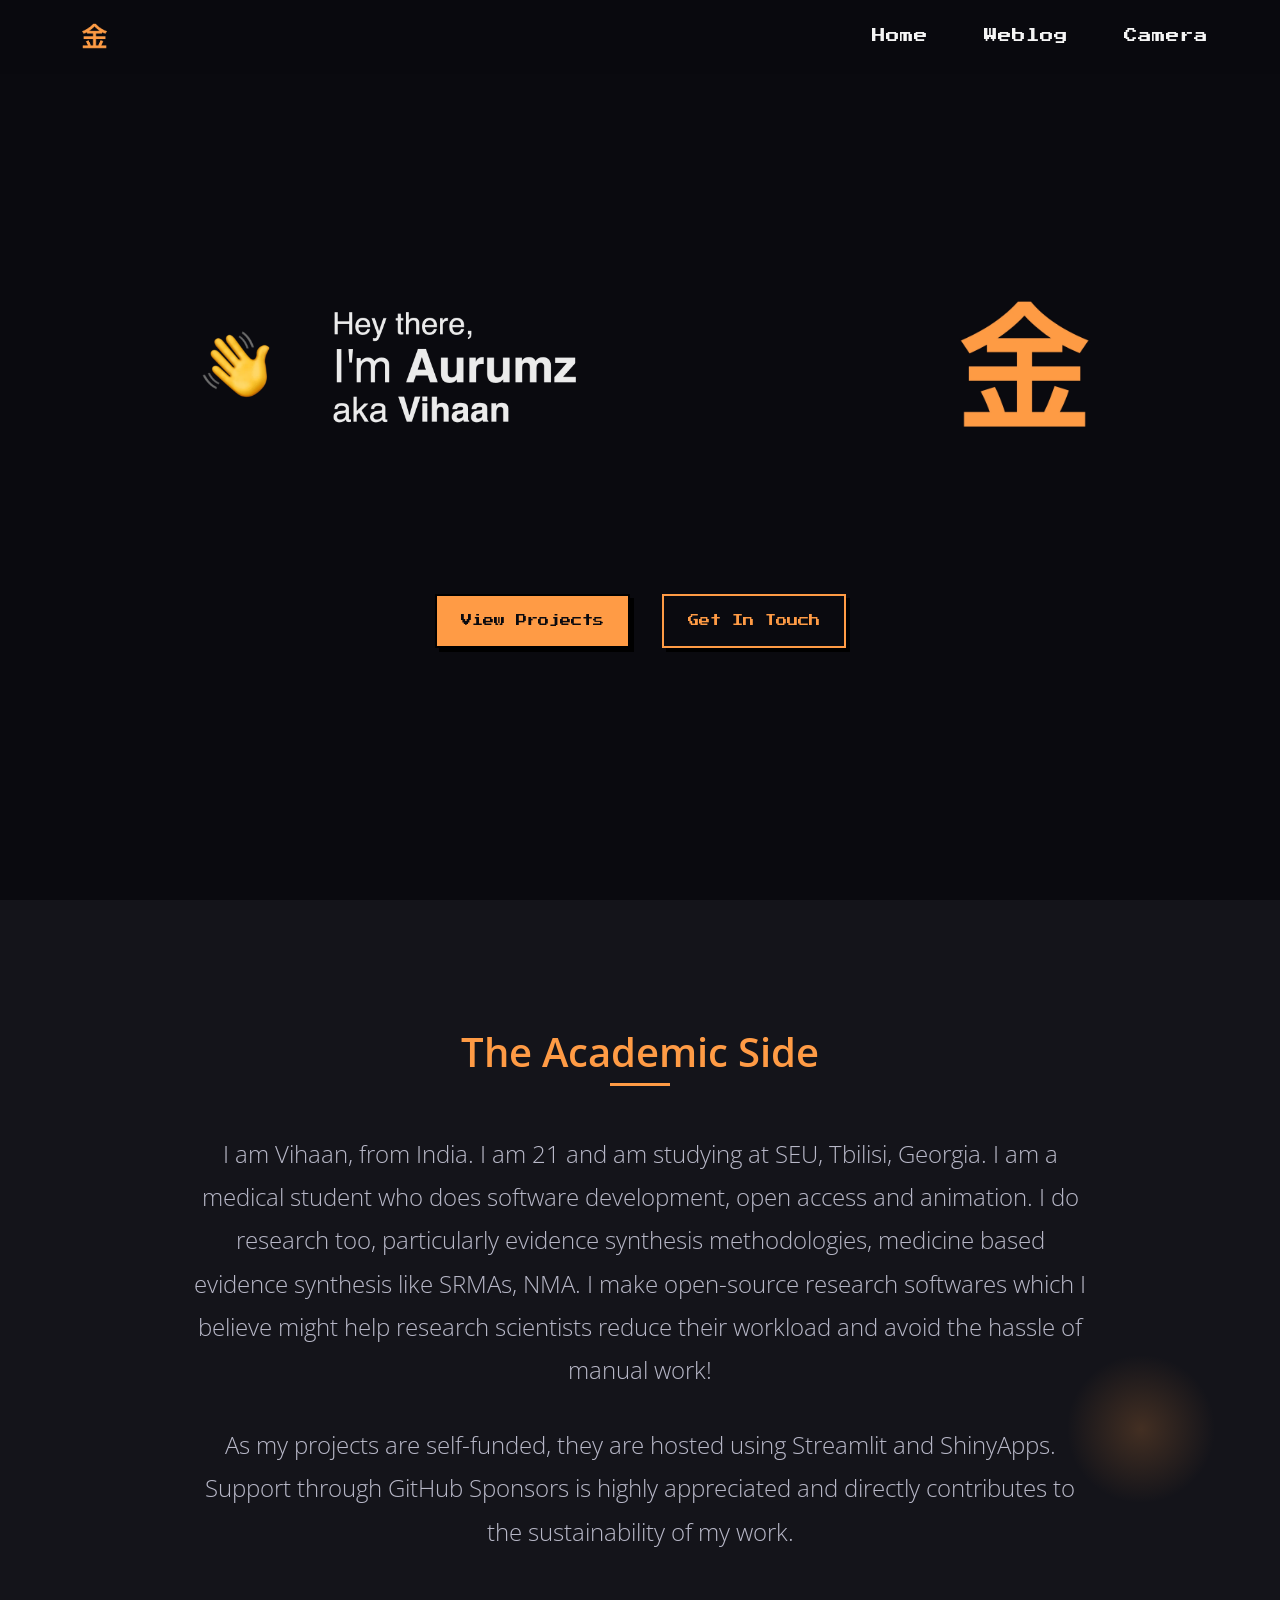
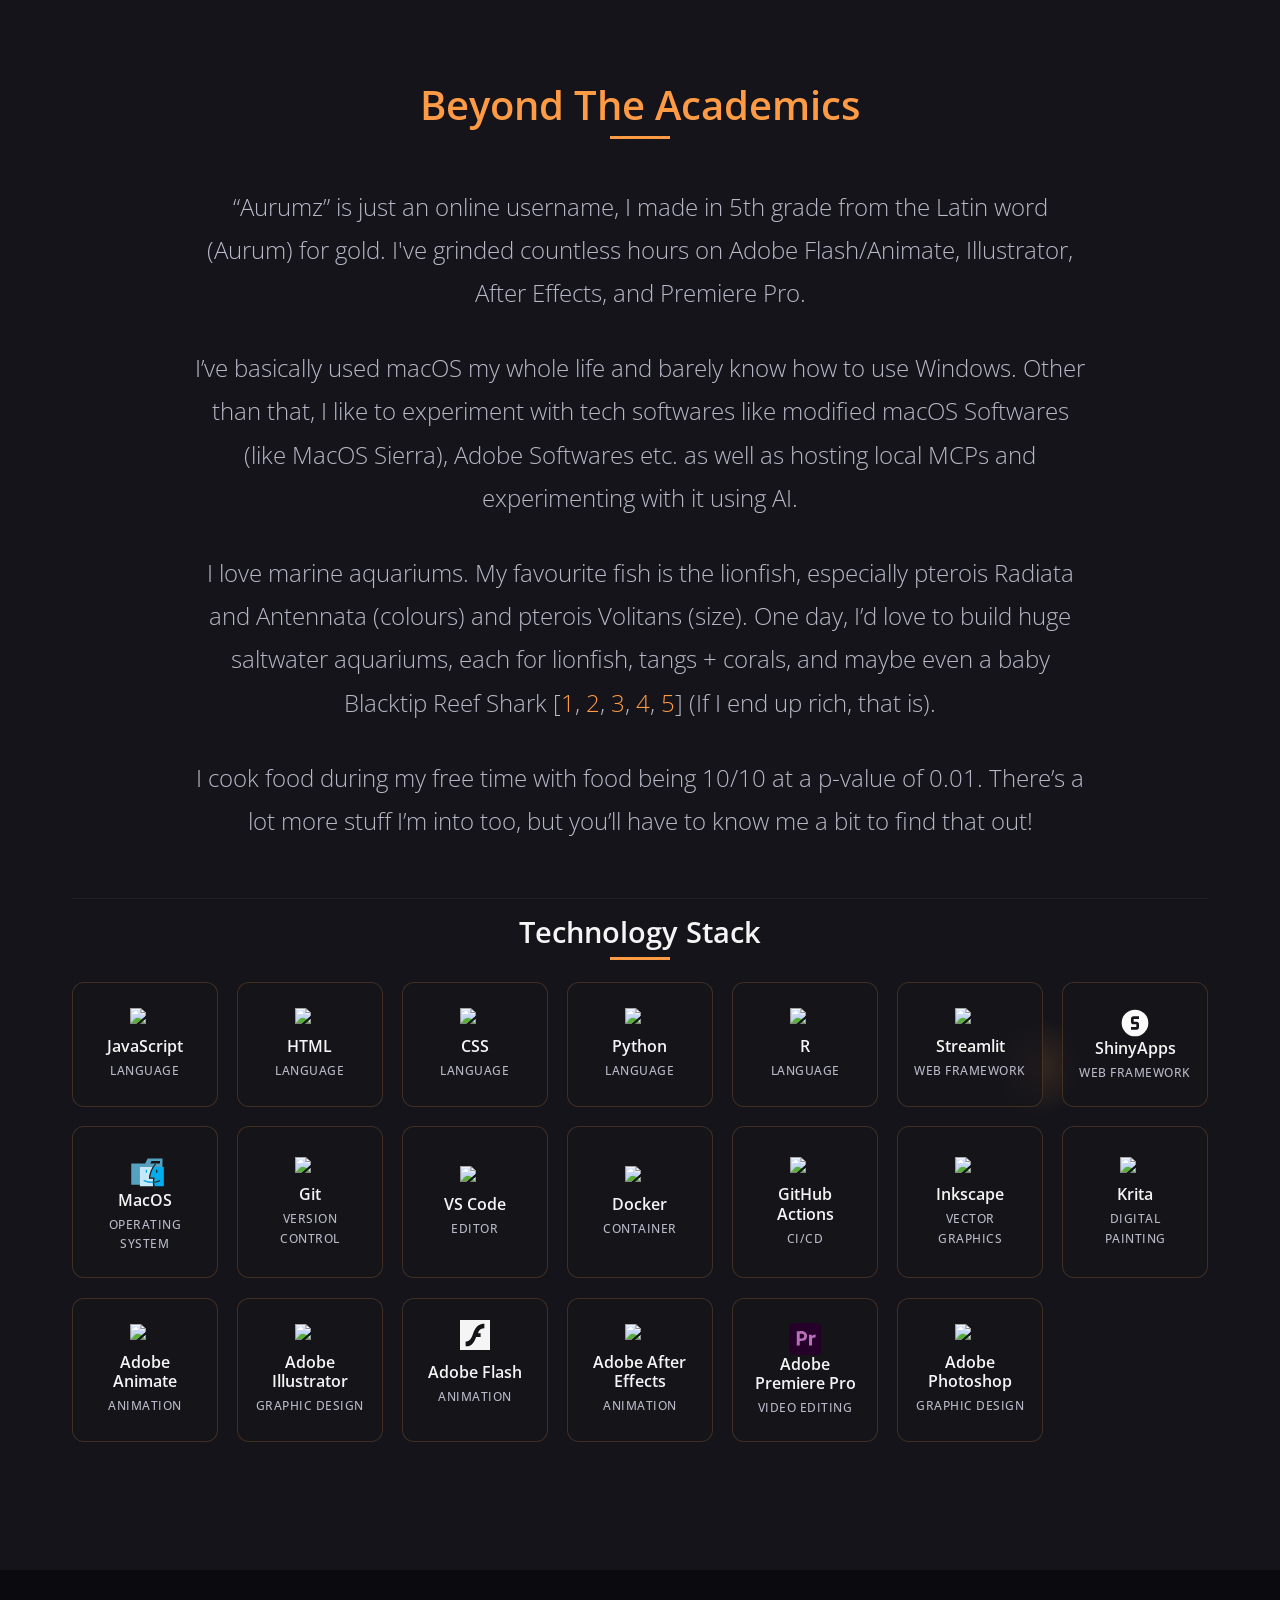
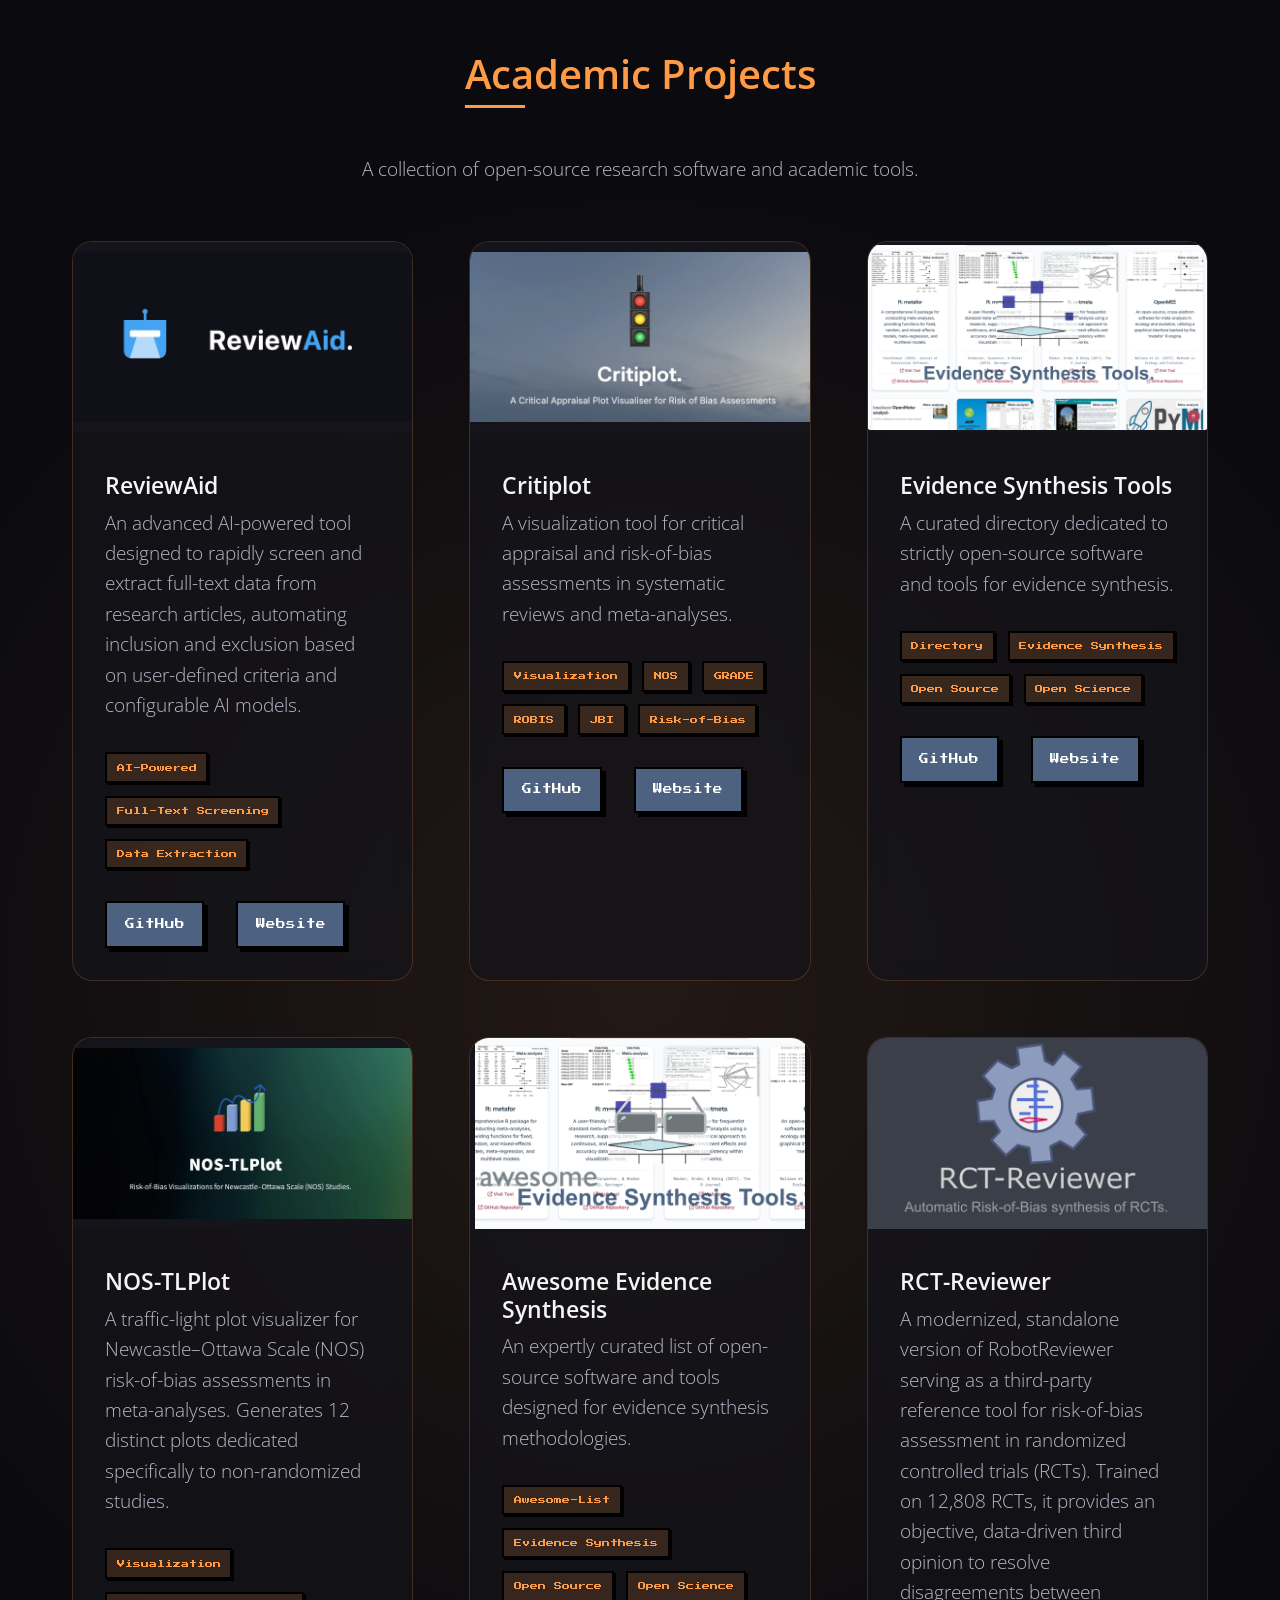
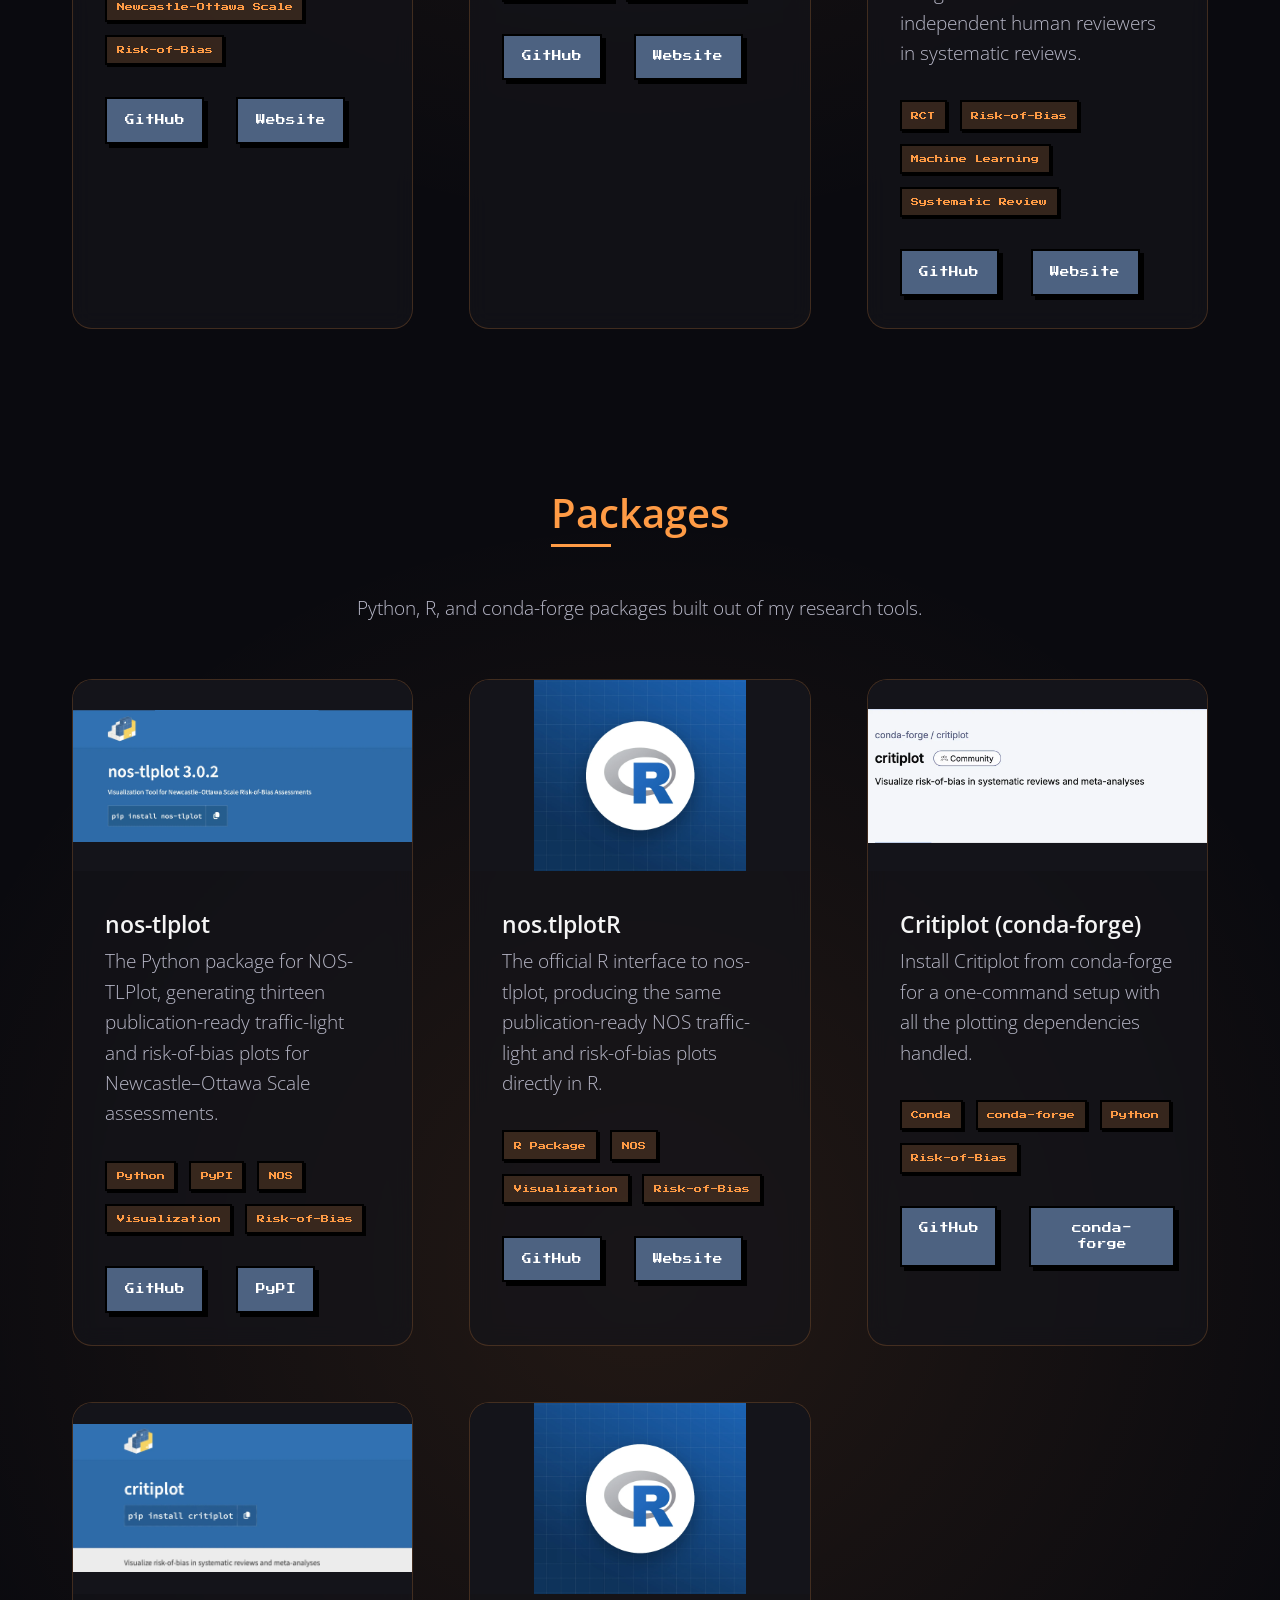
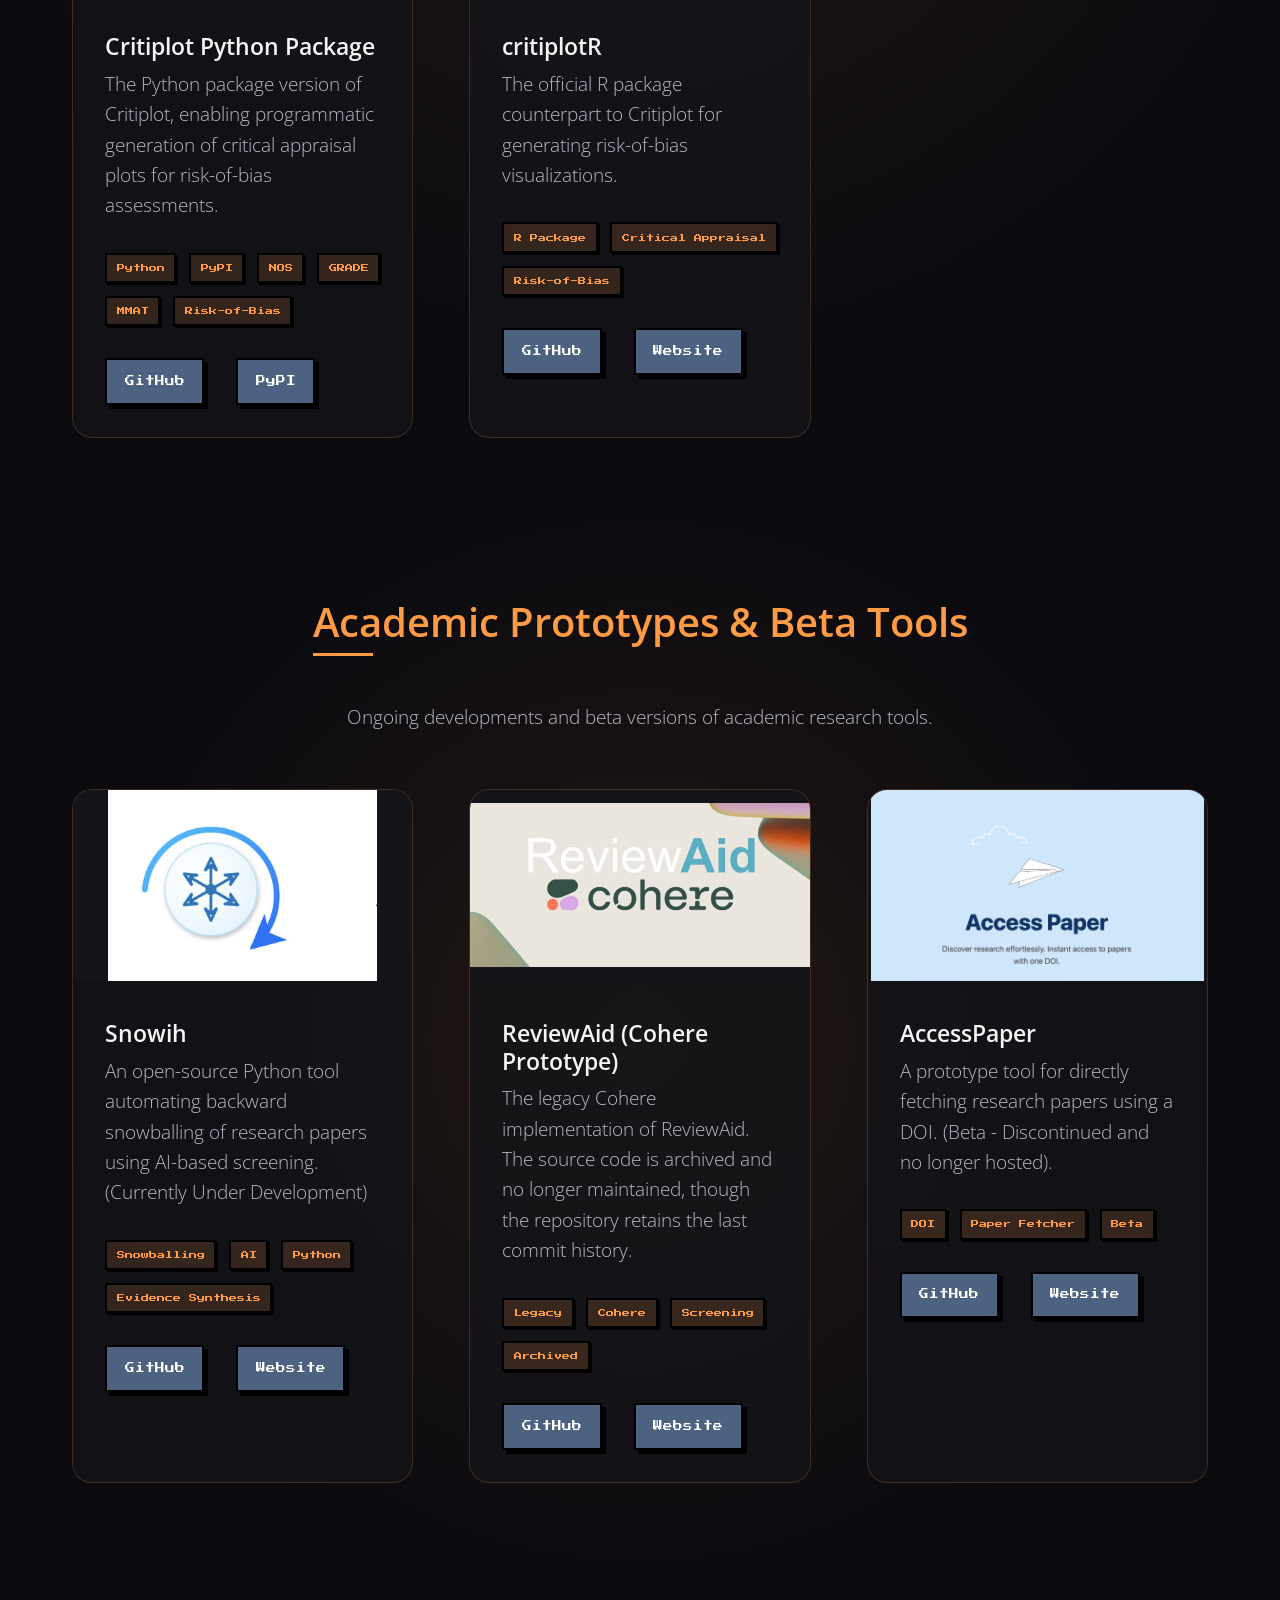
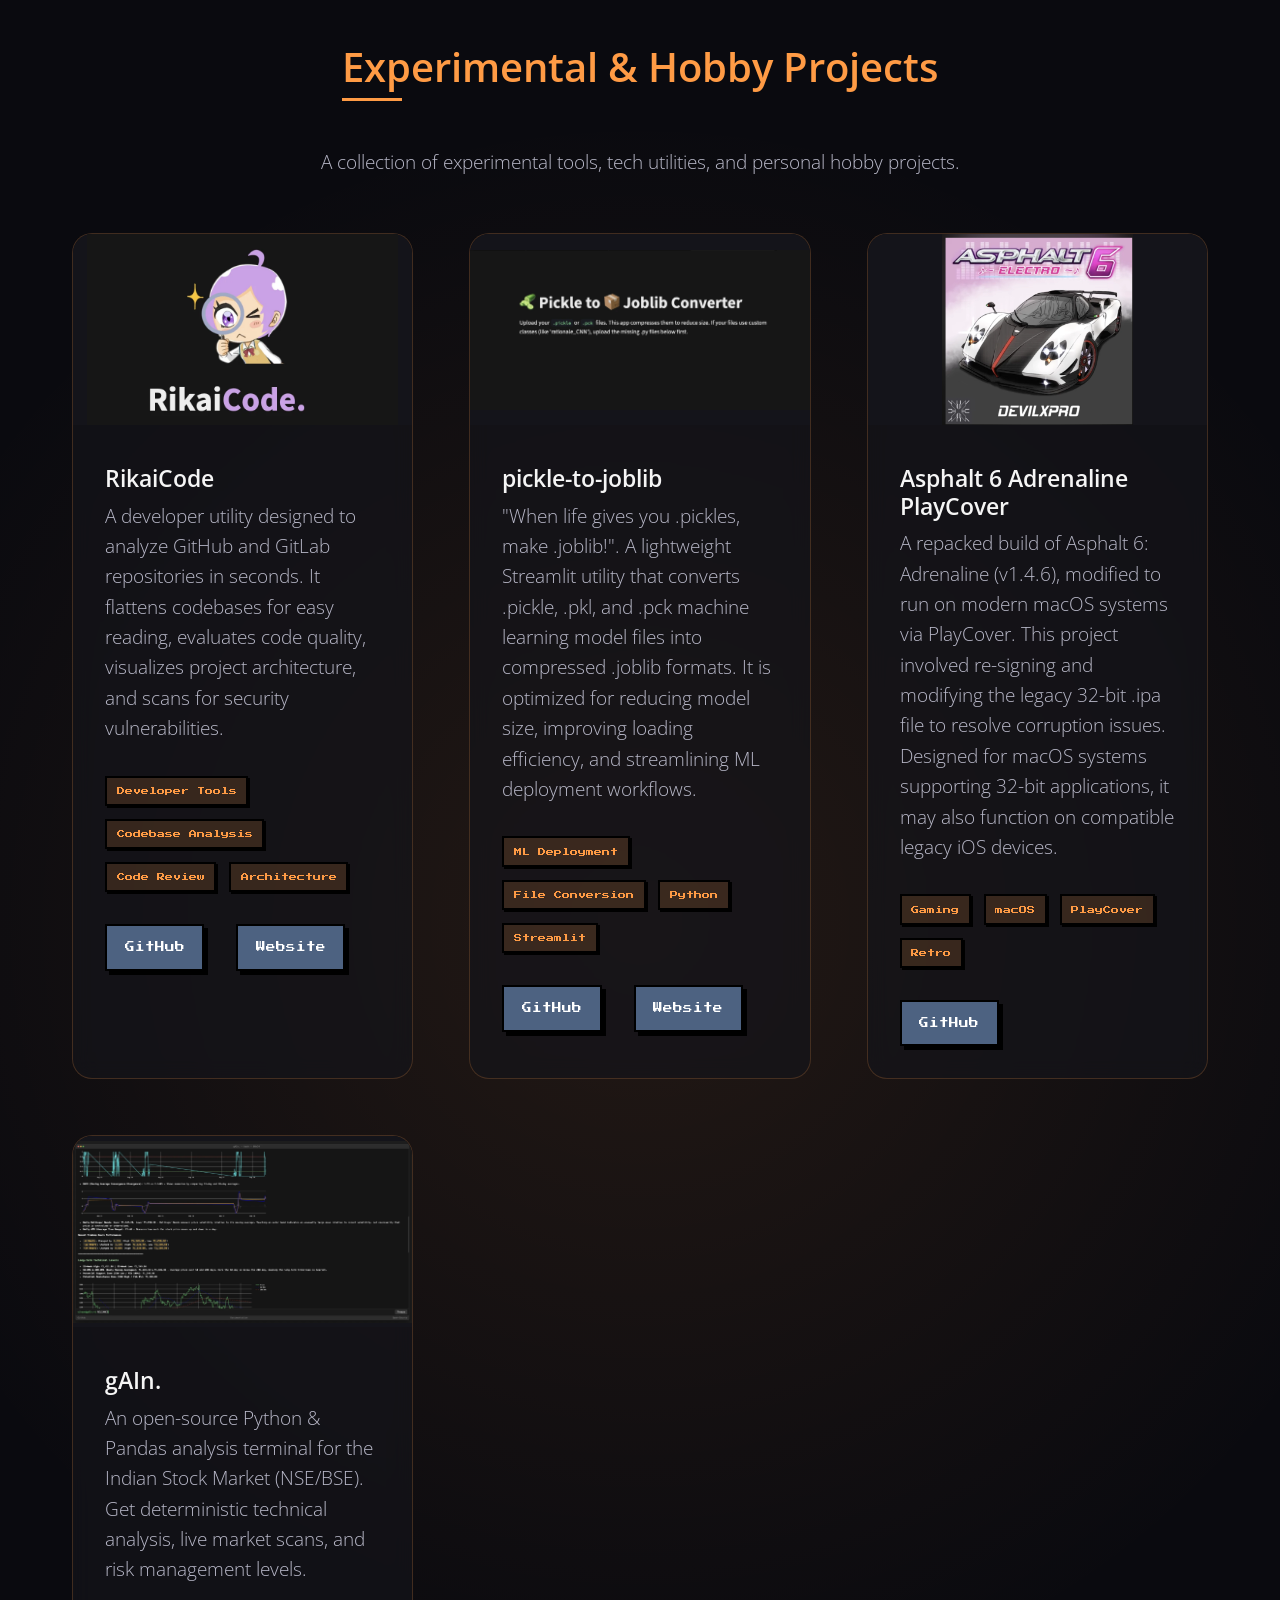
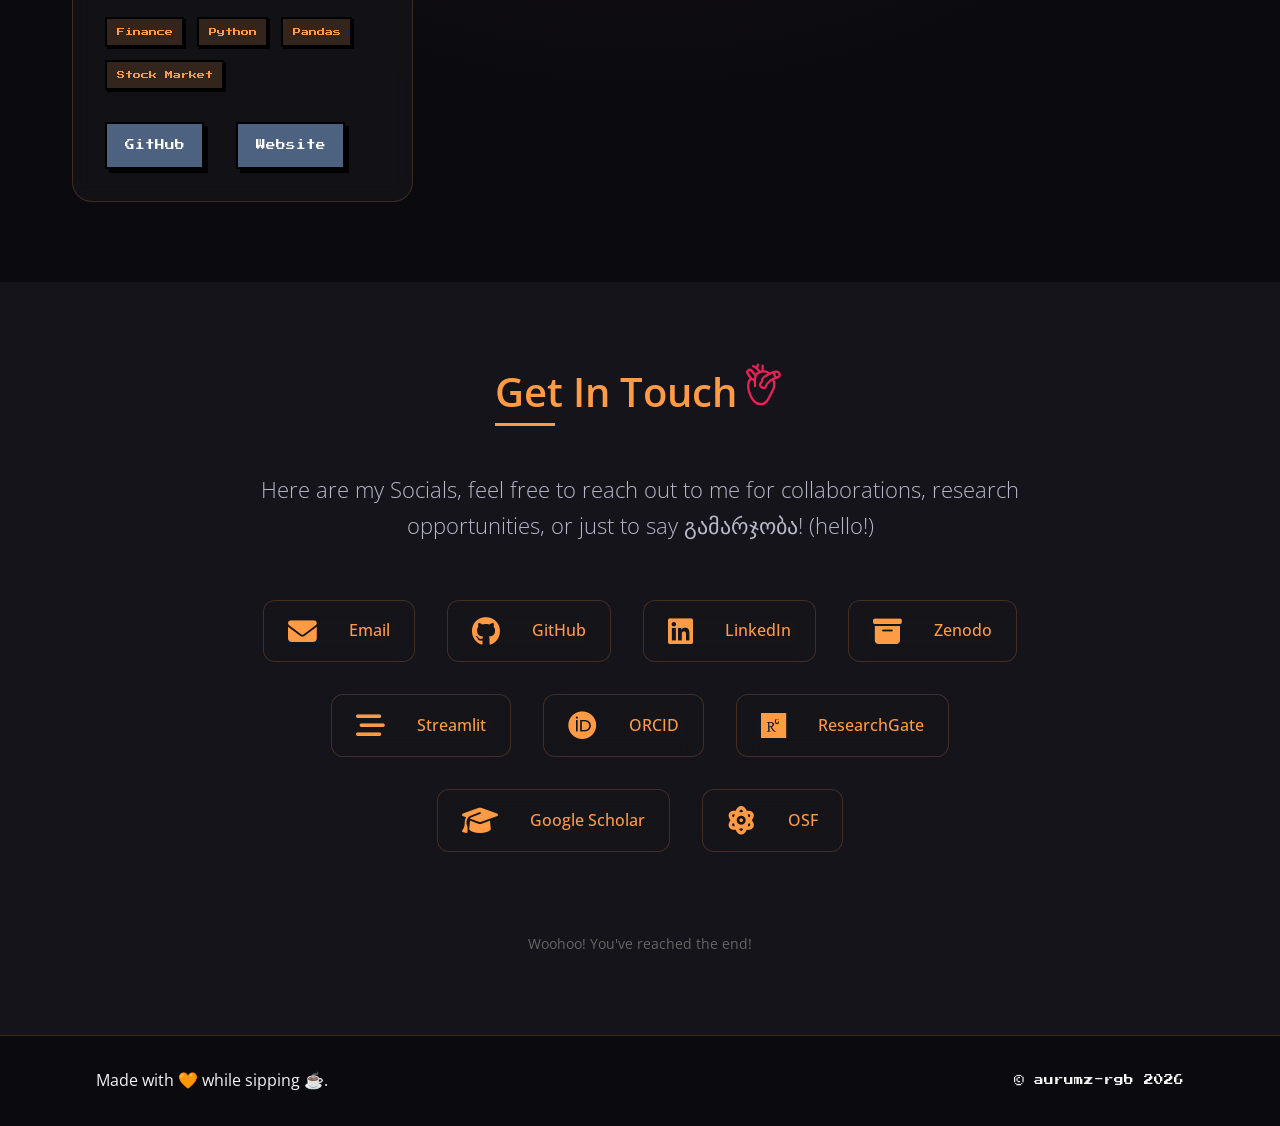
==== commit 912aa12c: "weblog grid and posts, new packages, scroll fade, pixel loader and top button" ====
--- a/index.html
+++ b/index.html
@@ -54,7 +54,10 @@
 <body>
 
   <div class="loader-container" id="loader">
-    <div class="loader"></div>
+    <div class="loader" role="status" aria-label="Loading">
+      <span></span><span></span><span></span><span></span>
+      <span></span><span></span><span></span><span></span>
+    </div>
   </div>
 
   <header>
@@ -432,9 +435,76 @@
     <div class="container">
       <div class="section-header" id="packagesHeader">
         <h2>Packages</h2>
-        <p style="font-size: 1.2rem;">Python and R packages built out of my research tools.</p>
+        <p style="font-size: 1.2rem;">Python, R, and conda-forge packages built out of my research tools.</p>
       </div>
       <div class="projects-grid">
+        <div class="project-card" id="projectCard_nos_tlplot">
+          <img src="images/nos-tlplot-package.webp" alt="nos-tlplot Python Package" class="project-img"
+            loading="eager" style="object-position: left center;">
+          <div class="project-content">
+            <h3 class="project-title">nos-tlplot</h3>
+            <p class="project-description">
+              The Python package for NOS-TLPlot, generating thirteen publication-ready traffic-light and risk-of-bias
+              plots for Newcastle–Ottawa Scale assessments.
+            </p>
+            <div class="project-tags">
+              <span class="tag">Python</span>
+              <span class="tag">PyPI</span>
+              <span class="tag">NOS</span>
+              <span class="tag">Visualization</span>
+              <span class="tag">Risk-of-Bias</span>
+            </div>
+            <div class="project-links">
+              <a href="https://github.com/nos-tlplot/NOS-TLPlot-Package" target="_blank"
+                class="btn btn-outline">GitHub</a>
+              <a href="https://pypi.org/project/nos-tlplot/" target="_blank" class="btn">PyPI</a>
+            </div>
+          </div>
+        </div>
+
+        <div class="project-card" id="projectCard_nos_tlplotR">
+          <img src="images/R.webp" alt="nos.tlplotR R Package" class="project-img" loading="eager">
+          <div class="project-content">
+            <h3 class="project-title">nos.tlplotR</h3>
+            <p class="project-description">
+              The official R interface to nos-tlplot, producing the same publication-ready NOS traffic-light and
+              risk-of-bias plots directly in R.
+            </p>
+            <div class="project-tags">
+              <span class="tag">R Package</span>
+              <span class="tag">NOS</span>
+              <span class="tag">Visualization</span>
+              <span class="tag">Risk-of-Bias</span>
+            </div>
+            <div class="project-links">
+              <a href="https://github.com/nos-tlplot/nos.tlplotR" target="_blank" class="btn btn-outline">GitHub</a>
+              <a href="https://nos-tlplot.github.io/nos.tlplotR/" target="_blank" class="btn">Website</a>
+            </div>
+          </div>
+        </div>
+
+        <div class="project-card" id="projectCard_critiplot_conda">
+          <img src="images/critiplot-conda.webp" alt="Critiplot conda-forge package" class="project-img"
+            loading="eager" style="object-position: left center;">
+          <div class="project-content">
+            <h3 class="project-title">Critiplot (conda-forge)</h3>
+            <p class="project-description">
+              Install Critiplot from conda-forge for a one-command setup with all the plotting dependencies handled.
+            </p>
+            <div class="project-tags">
+              <span class="tag">Conda</span>
+              <span class="tag">conda-forge</span>
+              <span class="tag">Python</span>
+              <span class="tag">Risk-of-Bias</span>
+            </div>
+            <div class="project-links">
+              <a href="https://github.com/aurumz-rgb/critiplot-package" target="_blank"
+                class="btn btn-outline">GitHub</a>
+              <a href="https://anaconda.org/conda-forge/critiplot" target="_blank" class="btn">conda-forge</a>
+            </div>
+          </div>
+        </div>
+
         <div class="project-card" id="projectCard5">
           <img src="images/critiplot-package.webp" alt="Critiplot Python Package" class="project-img" loading="eager">
           <div class="project-content">
@@ -723,9 +793,11 @@
           </a>
         </div>
 
-        <div class="scroll-to-top-box" id="scrollToTopBox">
-          <i class="fas fa-arrow-up"></i>
-        </div>
+        <button class="scroll-to-top-box" id="scrollToTopBox" type="button" aria-label="Scroll to top">
+    <svg class="scroll-to-top-icon" viewBox="0 0 5 6" aria-hidden="true">
+      <path d="M2 0h1v1H2z M1 1h3v1H1z M0 2h5v1H0z M2 3h1v3H2z" />
+    </svg>
+  </button>
       </div>
     </div>
 
--- a/styles.css
+++ b/styles.css
@@ -63,17 +63,77 @@
 }
 
 .loader {
-  width: 50px;
-  height: 50px;
-  border: 5px solid rgba(255, 155, 69, 0.3);
-  border-radius: 50%;
-  border-top-color: var(--accent);
-  animation: spin 1s ease-in-out infinite;
-}
-
-@keyframes spin {
-  to {
-    transform: rotate(360deg);
+  position: relative;
+  width: 48px;
+  height: 48px;
+}
+
+.loader span {
+  position: absolute;
+  width: 12px;
+  height: 12px;
+  background-color: var(--accent);
+  opacity: 0.2;
+  animation: loaderBlink 1s steps(1) infinite;
+}
+
+.loader span:nth-child(1) {
+  top: 0;
+  left: 0;
+  animation-delay: 0s;
+}
+
+.loader span:nth-child(2) {
+  top: 0;
+  left: 18px;
+  animation-delay: 0.125s;
+}
+
+.loader span:nth-child(3) {
+  top: 0;
+  left: 36px;
+  animation-delay: 0.25s;
+}
+
+.loader span:nth-child(4) {
+  top: 18px;
+  left: 36px;
+  animation-delay: 0.375s;
+}
+
+.loader span:nth-child(5) {
+  top: 36px;
+  left: 36px;
+  animation-delay: 0.5s;
+}
+
+.loader span:nth-child(6) {
+  top: 36px;
+  left: 18px;
+  animation-delay: 0.625s;
+}
+
+.loader span:nth-child(7) {
+  top: 36px;
+  left: 0;
+  animation-delay: 0.75s;
+}
+
+.loader span:nth-child(8) {
+  top: 18px;
+  left: 0;
+  animation-delay: 0.875s;
+}
+
+@keyframes loaderBlink {
+  0%,
+  12.49% {
+    opacity: 1;
+  }
+
+  12.5%,
+  100% {
+    opacity: 0.2;
   }
 }
 
@@ -185,6 +245,17 @@
   color: var(--bg-primary);
 }
 
+.btn-grey {
+  background-color: var(--button-grey);
+  border-color: #000;
+  color: #fff;
+}
+
+.btn-grey:hover {
+  background-color: var(--button-grey-hover);
+  color: #fff;
+}
+
 .project-links .btn {
   background-color: var(--button-grey);
   color: white;
@@ -212,7 +283,7 @@
   top: 0;
   left: 0;
   width: 100%;
-  padding: 1.2rem 0;
+  padding: 0.9rem 0;
   background-color: rgba(10, 10, 15, 0.85);
   backdrop-filter: blur(10px);
   z-index: 1000;
@@ -320,8 +391,6 @@
   width: 100%;
   max-width: 1000px;
   margin-bottom: var(--spacing-lg);
-  opacity: 0;
-  transform: translateY(30px);
 }
 
 .hero-image-left {
@@ -356,8 +425,6 @@
 .hero-buttons {
   display: flex;
   gap: var(--spacing-md);
-  opacity: 0;
-  transform: translateY(30px);
 }
 
 .hero-buttons .btn {
@@ -438,8 +505,6 @@
 .about-content {
   position: relative;
   z-index: 2;
-  opacity: 0;
-  transform: translateY(30px);
 }
 
 .about-text {
@@ -565,8 +630,6 @@
 .section-header {
   text-align: center;
   margin-bottom: var(--spacing-lg);
-  opacity: 0;
-  transform: translateY(30px);
 }
 
 .projects-grid {
@@ -582,8 +645,6 @@
   overflow: hidden;
   transition: var(--transition);
   border: 1px solid var(--border-color);
-  opacity: 0;
-  transform: translateY(30px);
 }
 
 .project-card:hover {
@@ -593,9 +654,10 @@
 }
 
 .project-img {
-  height: 200px;
+  height: auto;
+  aspect-ratio: 16 / 9;
   width: 100%;
-  object-fit: cover;
+  object-fit: contain;
   transition: none;
   background-color: var(--bg-secondary);
 }
@@ -657,8 +719,6 @@
   max-width: 800px;
   margin: 0 auto;
   text-align: center;
-  opacity: 0;
-  transform: translateY(30px);
 }
 
 .contact-links {
@@ -700,35 +760,49 @@
 }
 
 .scroll-to-top-box {
-  position: absolute;
-  bottom: -60px;
+  position: fixed;
   left: 0;
-  background-color: var(--bg-primary);
-  color: var(--text-primary);
-  padding: 10px 15px;
-  border-radius: 0 var(--border-radius) var(--border-radius) 0;
-  box-shadow: none;
+  right: 0;
+  bottom: 24px;
+  margin: 0 auto;
+  z-index: 1000;
+  display: flex;
+  align-items: center;
+  justify-content: center;
+  width: 36px;
+  height: 36px;
+  padding: 0;
+  background-color: var(--button-grey);
+  color: #f5f5f5;
+  border: 2px solid #000;
+  border-radius: 0;
+  box-shadow: 4px 4px 0 #000;
   cursor: pointer;
-  z-index: 100;
-  display: none;
-  transition: var(--transition);
-  font-weight: 500;
-  font-size: 1rem;
   opacity: 0;
-  border: none;
-  opacity: 0.8;
-  min-height: 44px;
-  min-width: 44px;
+  visibility: hidden;
+  pointer-events: none;
+  transform: translateY(10px);
+  transition: opacity 0.2s ease, transform 0.2s ease, visibility 0.2s;
 }
 
 .scroll-to-top-box.show {
-  display: block;
-  opacity: 0.8;
+  opacity: 1;
+  visibility: visible;
+  pointer-events: auto;
+  transform: translateY(0);
 }
 
 .scroll-to-top-box:hover {
-  background-color: rgba(30, 30, 40, 0.9);
-  opacity: 1;
+  background-color: var(--button-grey-hover);
+  box-shadow: 2px 2px 0 #000;
+  transform: translateY(2px);
+}
+
+.scroll-to-top-icon {
+  width: 14px;
+  height: 14px;
+  fill: currentColor;
+  shape-rendering: crispEdges;
 }
 
 footer {
@@ -828,22 +902,163 @@
 .blog-date {
   display: inline-block;
   font-size: 0.85rem;
-  color: var(--accent);
+  color: var(--text-secondary);
   font-weight: 600;
   margin-bottom: var(--spacing-xs);
   letter-spacing: 0.5px;
 }
 
-.blog-full {
-  margin-top: var(--spacing-md);
-  padding-top: var(--spacing-md);
-  border-top: 1px solid rgba(255, 255, 255, 0.1);
-  display: none;
-}
-
-.blog-full.active {
-  display: block;
-  animation: fadeInUp 0.5s ease forwards;
+.blog-grid {
+  display: grid;
+  grid-template-columns: repeat(2, minmax(0, 1fr));
+  gap: var(--spacing-lg);
+  align-items: stretch;
+}
+
+.blog-grid .blog-card {
+  margin-bottom: 0;
+  display: flex;
+  flex-direction: column;
+}
+
+.blog-grid .blog-content {
+  display: flex;
+  flex-direction: column;
+  height: 100%;
+}
+
+.blog-card-actions {
+  margin-top: auto;
+  display: flex;
+  flex-wrap: wrap;
+  gap: 0.75rem;
+  padding-top: var(--spacing-sm);
+}
+
+.blog-search-wrap {
+  display: flex;
+  max-width: 520px;
+  margin: 0 auto var(--spacing-lg);
+  background-color: var(--bg-card);
+  border: 2px solid var(--accent);
+  box-shadow: 4px 4px 0 #000;
+}
+
+.blog-search {
+  flex: 1;
+  min-width: 0;
+  padding: 1rem 1.1rem;
+  background-color: transparent;
+  color: var(--text-primary);
+  border: none;
+  border-radius: 0;
+  font-family: 'Press Start 2P', cursive;
+  font-size: 0.6rem;
+  line-height: 1.6;
+  outline: none;
+  appearance: none;
+  -webkit-appearance: none;
+}
+
+.blog-search::placeholder {
+  color: var(--text-secondary);
+  opacity: 1;
+}
+
+.blog-search::-webkit-search-cancel-button,
+.blog-search::-webkit-search-decoration {
+  -webkit-appearance: none;
+  appearance: none;
+}
+
+.blog-search-wrap:focus-within {
+  border-color: var(--text-primary);
+}
+
+.blog-search-btn {
+  display: flex;
+  align-items: center;
+  justify-content: center;
+  width: 52px;
+  flex-shrink: 0;
+  background-color: transparent;
+  color: var(--accent);
+  border: none;
+  border-left: 2px solid var(--accent);
+  cursor: pointer;
+  outline: none;
+}
+
+.blog-search-btn:hover {
+  color: var(--text-primary);
+}
+
+.blog-search-icon {
+  width: 18px;
+  height: 18px;
+  fill: currentColor;
+  shape-rendering: crispEdges;
+}
+
+.search-highlight {
+  background-color: var(--accent);
+  color: var(--bg-primary);
+  padding: 0 1px;
+}
+
+.blog-search-empty {
+  text-align: center;
+  color: var(--text-secondary);
+  font-family: 'Press Start 2P', cursive;
+  font-size: 0.6rem;
+  margin-bottom: var(--spacing-lg);
+}
+
+.blog-article {
+  max-width: 760px;
+  margin: 0 auto;
+  padding: 150px 0 var(--spacing-lg);
+}
+
+.blog-article h1 {
+  font-size: clamp(1.8rem, 4vw, 2.6rem);
+  line-height: 1.3;
+  color: var(--accent);
+  margin-bottom: var(--spacing-md);
+}
+
+.blog-article .blog-date {
+  margin-bottom: var(--spacing-sm);
+}
+
+.blog-article p {
+  font-size: 1.1rem;
+  line-height: 1.9;
+  margin-bottom: var(--spacing-md);
+}
+
+.blog-article strong {
+  color: var(--text-primary);
+  font-weight: 600;
+}
+
+.blog-article-actions {
+  display: flex;
+  flex-wrap: wrap;
+  gap: var(--spacing-md);
+  margin: 0 0 var(--spacing-lg);
+}
+
+@media (max-width: 768px) {
+  .blog-grid {
+    grid-template-columns: 1fr;
+  }
+}
+
+@media (max-width: 576px) {
+  .blog-article {
+    padding-top: 120px;
+  }
 }
 
 .page-container {
@@ -1046,6 +1261,10 @@
     display: flex;
   }
 
+  .nav-links a {
+    width: fit-content;
+  }
+
   .mobile-menu-btn {
     display: block;
   }
@@ -1118,11 +1337,6 @@
     max-width: 100%;
   }
 
-  .project-img {
-    height: 200px;
-    object-fit: cover;
-  }
-
   .btn {
     padding: 0.7rem 1.2rem;
     font-size: 0.65rem;
@@ -1138,19 +1352,6 @@
 
   .footer-content {
     padding: 0 var(--spacing-md);
-  }
-
-  .scroll-to-top-box {
-    left: 0;
-    right: 0;
-    text-align: center;
-    bottom: -80px;
-    border-radius: 0;
-    width: auto;
-    max-width: 200px;
-    margin: 0 auto;
-    left: 50%;
-    transform: translateX(-50%);
   }
 
   .car-container {
@@ -1255,10 +1456,6 @@
 
   .footer-content {
     font-size: 0.8rem;
-  }
-
-  .project-img {
-    height: 180px;
   }
 
   .car-container {
@@ -1520,16 +1717,19 @@
 }
 
 
-.bionic-active p.project-description strong {
+.bionic-active strong {
   color: var(--text-primary);
-  font-weight: 600;
+  font-weight: 700;
+}
+
+.bionic-active h1 strong,
+.bionic-active .project-title strong,
+.bionic-active .blog-date strong {
+  color: inherit;
 }
 
 @media (max-width: 576px) {
-  .blog-content .btn-outline {
-    margin-bottom: 0.5rem;
-  }
-  .blog-content .btn-outline[onclick*="toggleBionic"] {
-    margin-left: 0 !important;
-  }
-}+  .blog-card-actions {
+    gap: 0.6rem;
+  }
+}
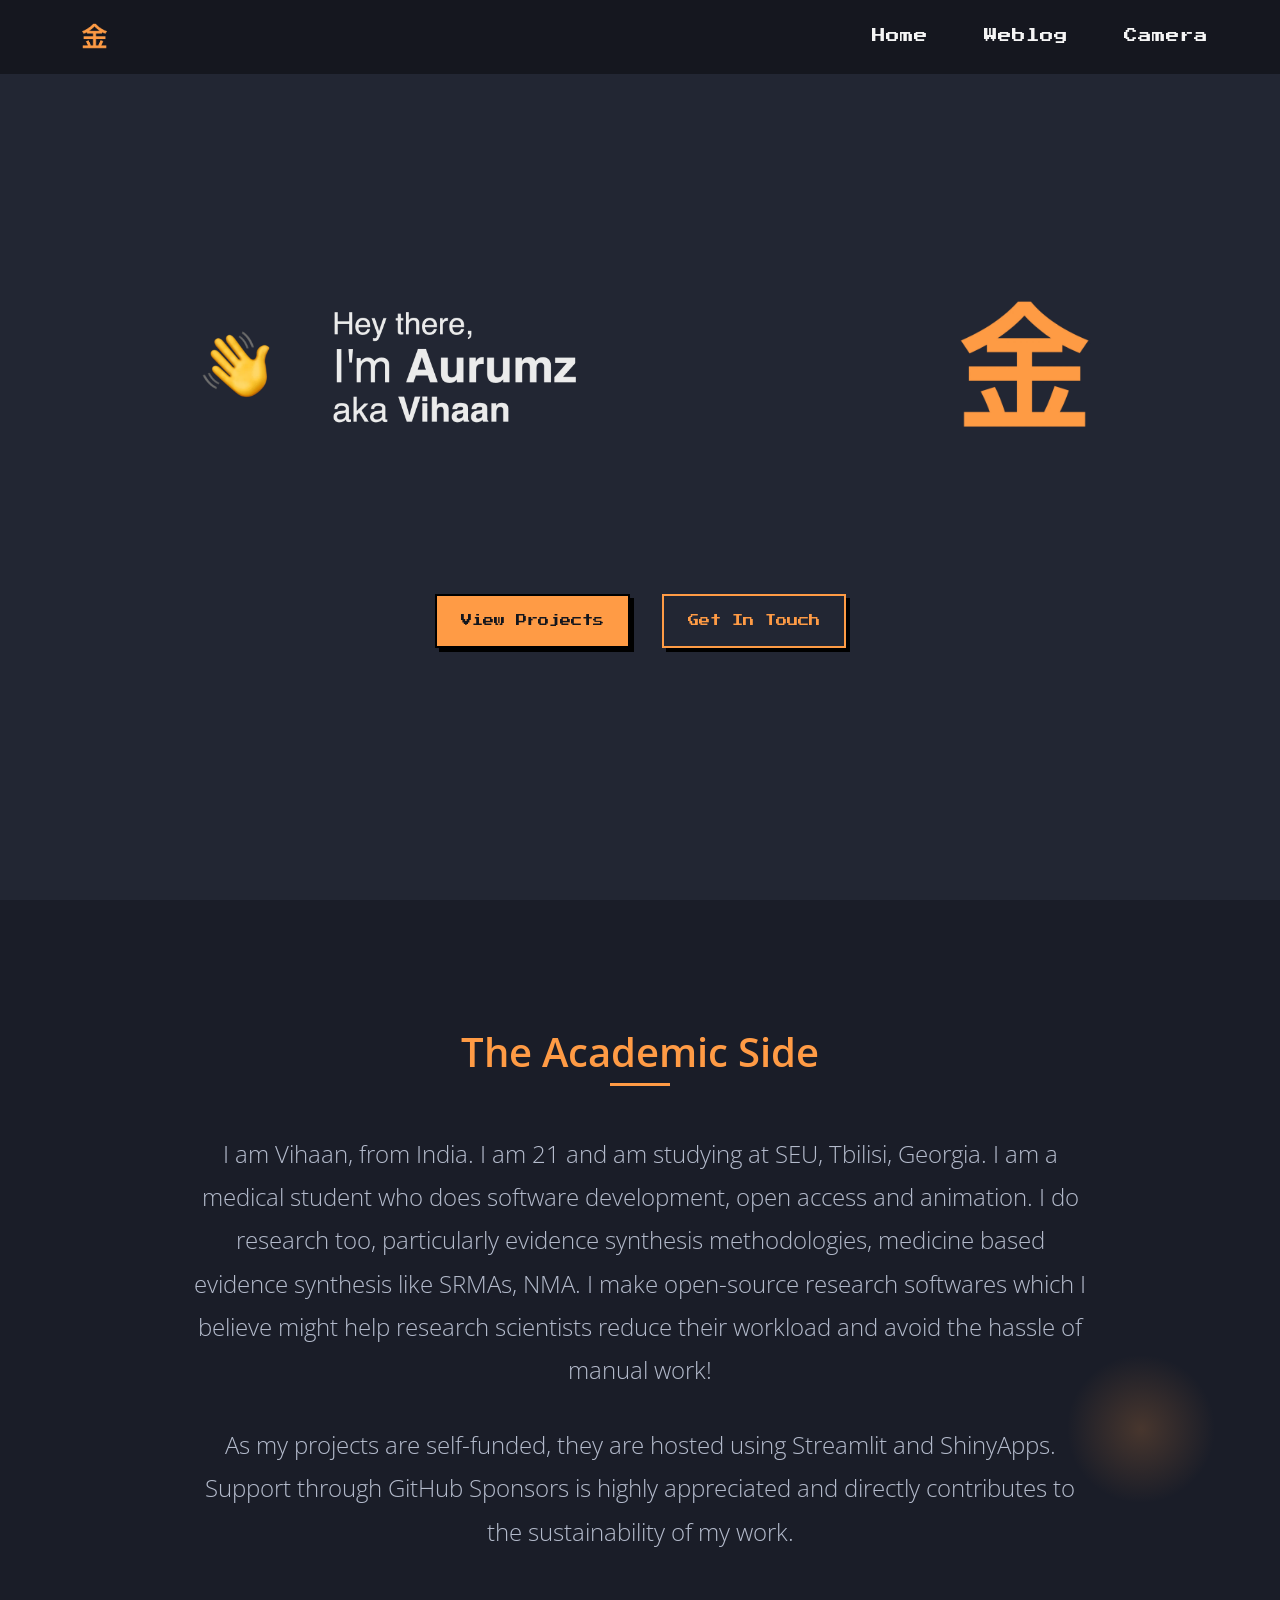
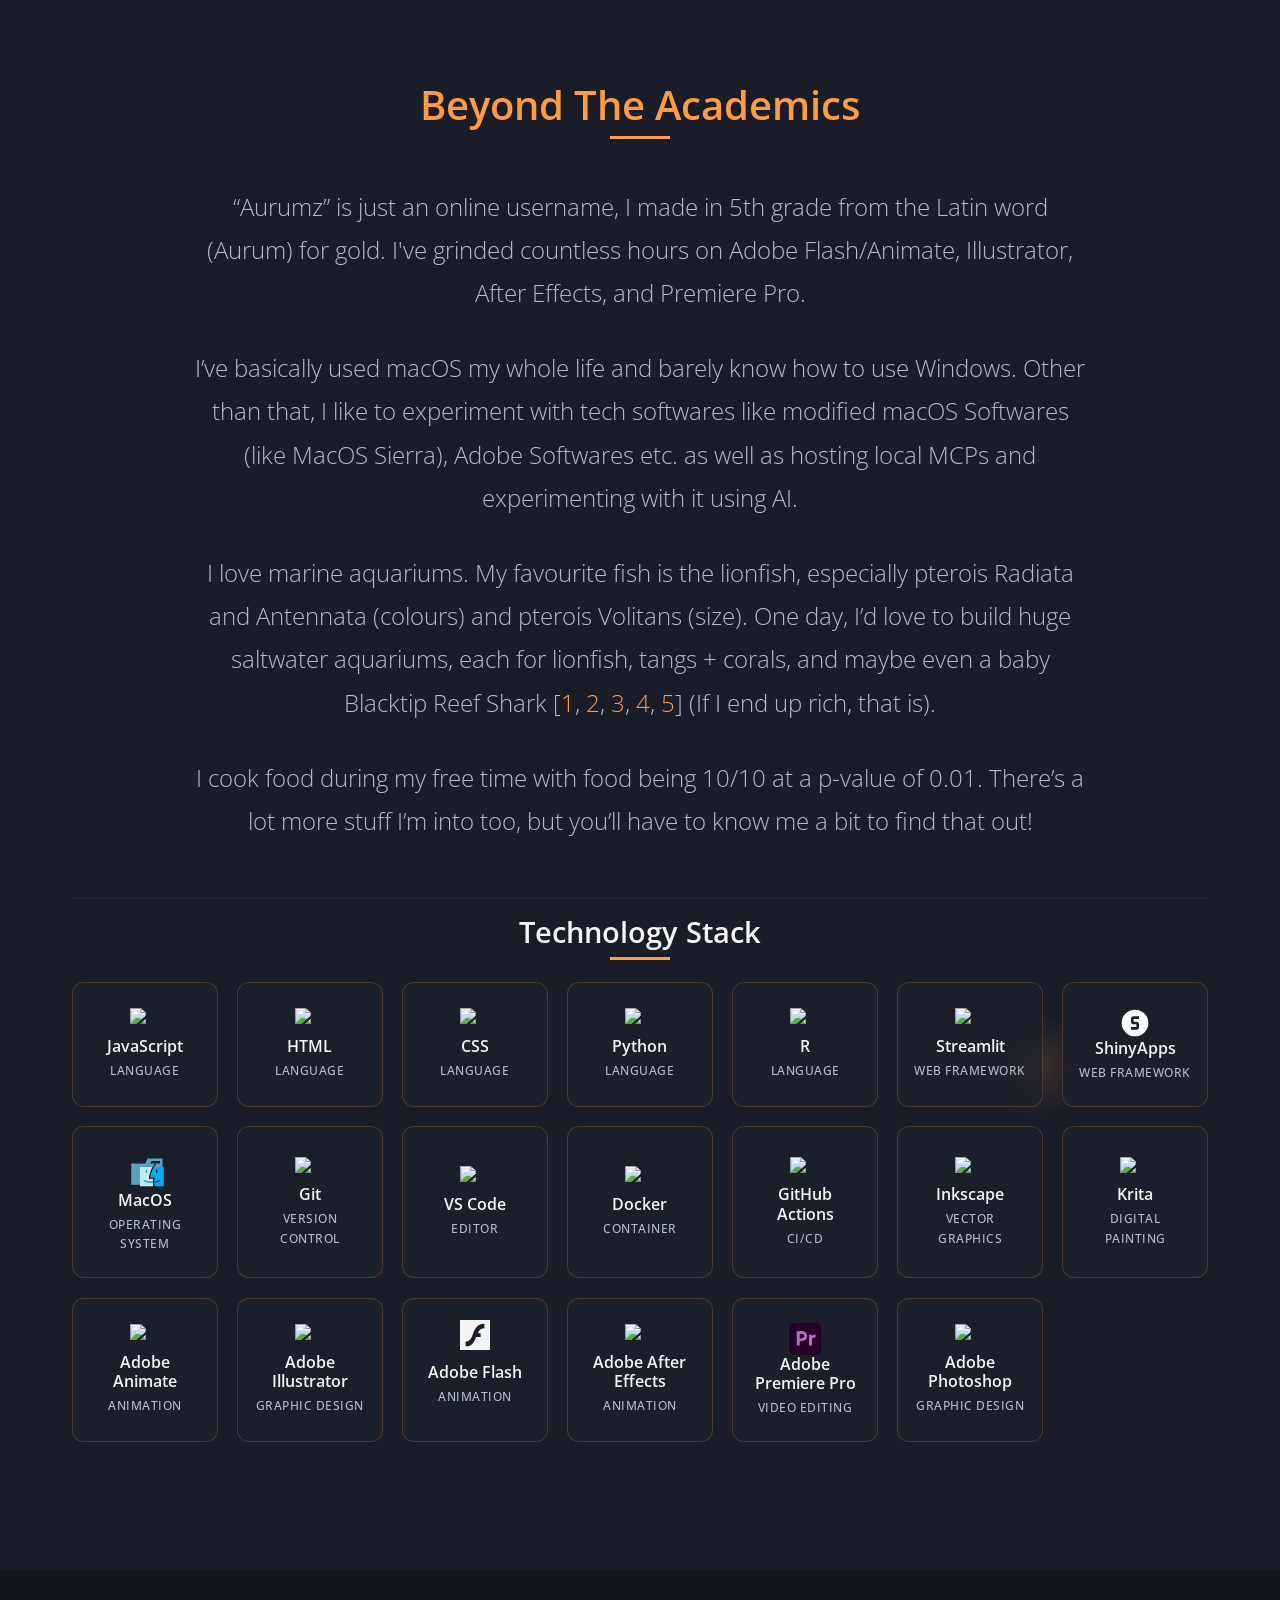
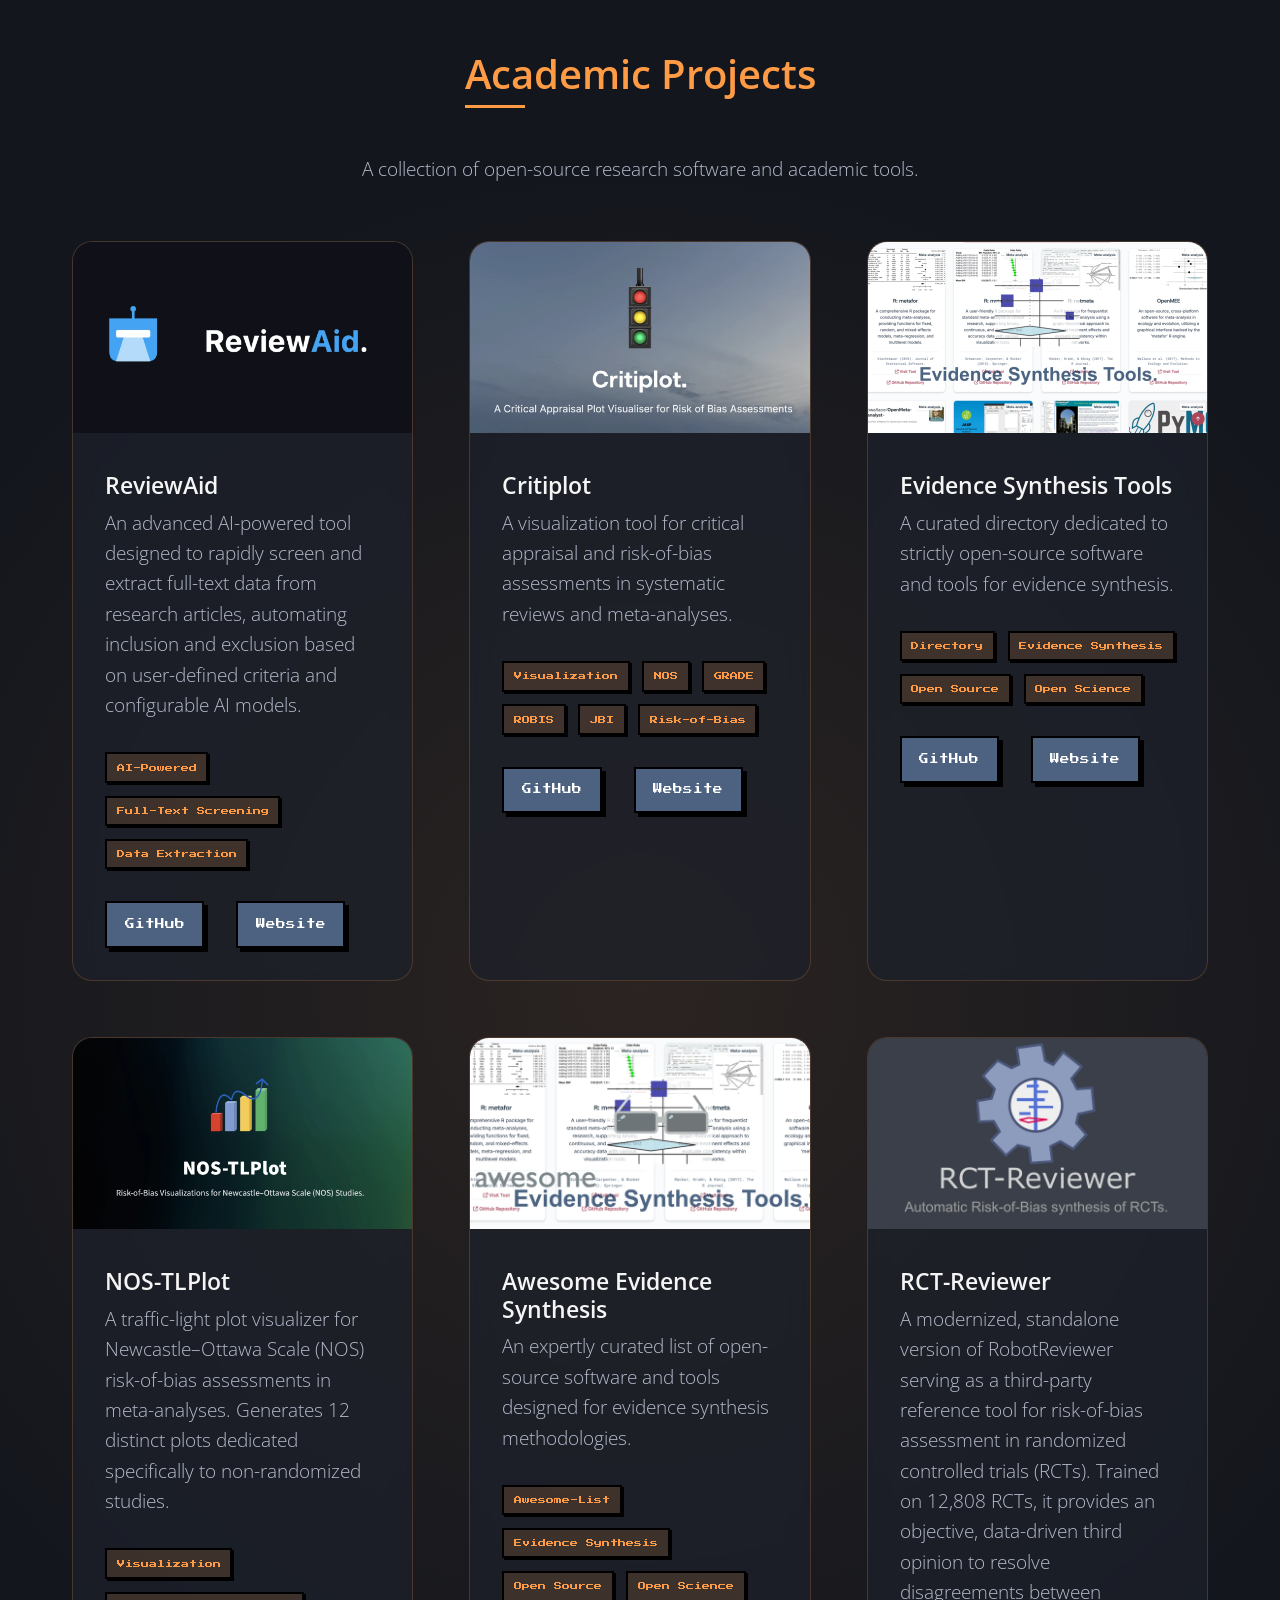
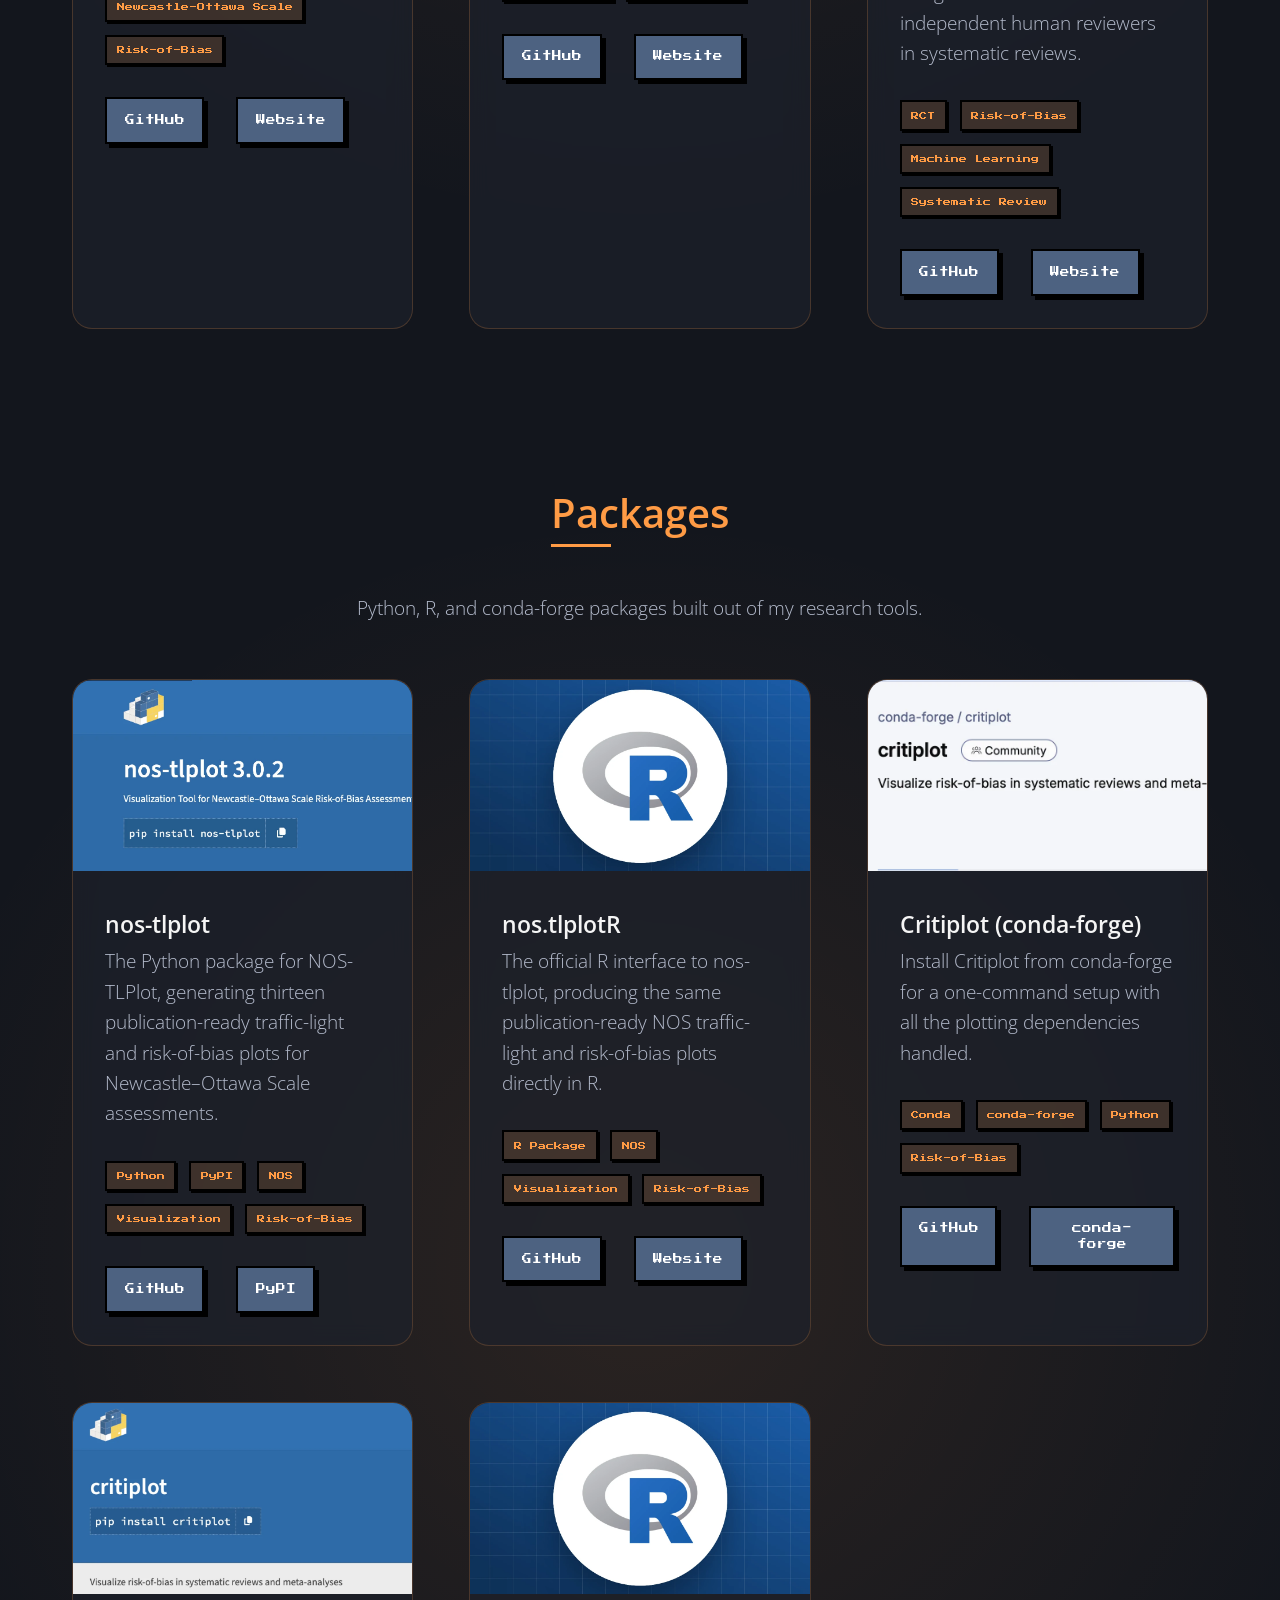
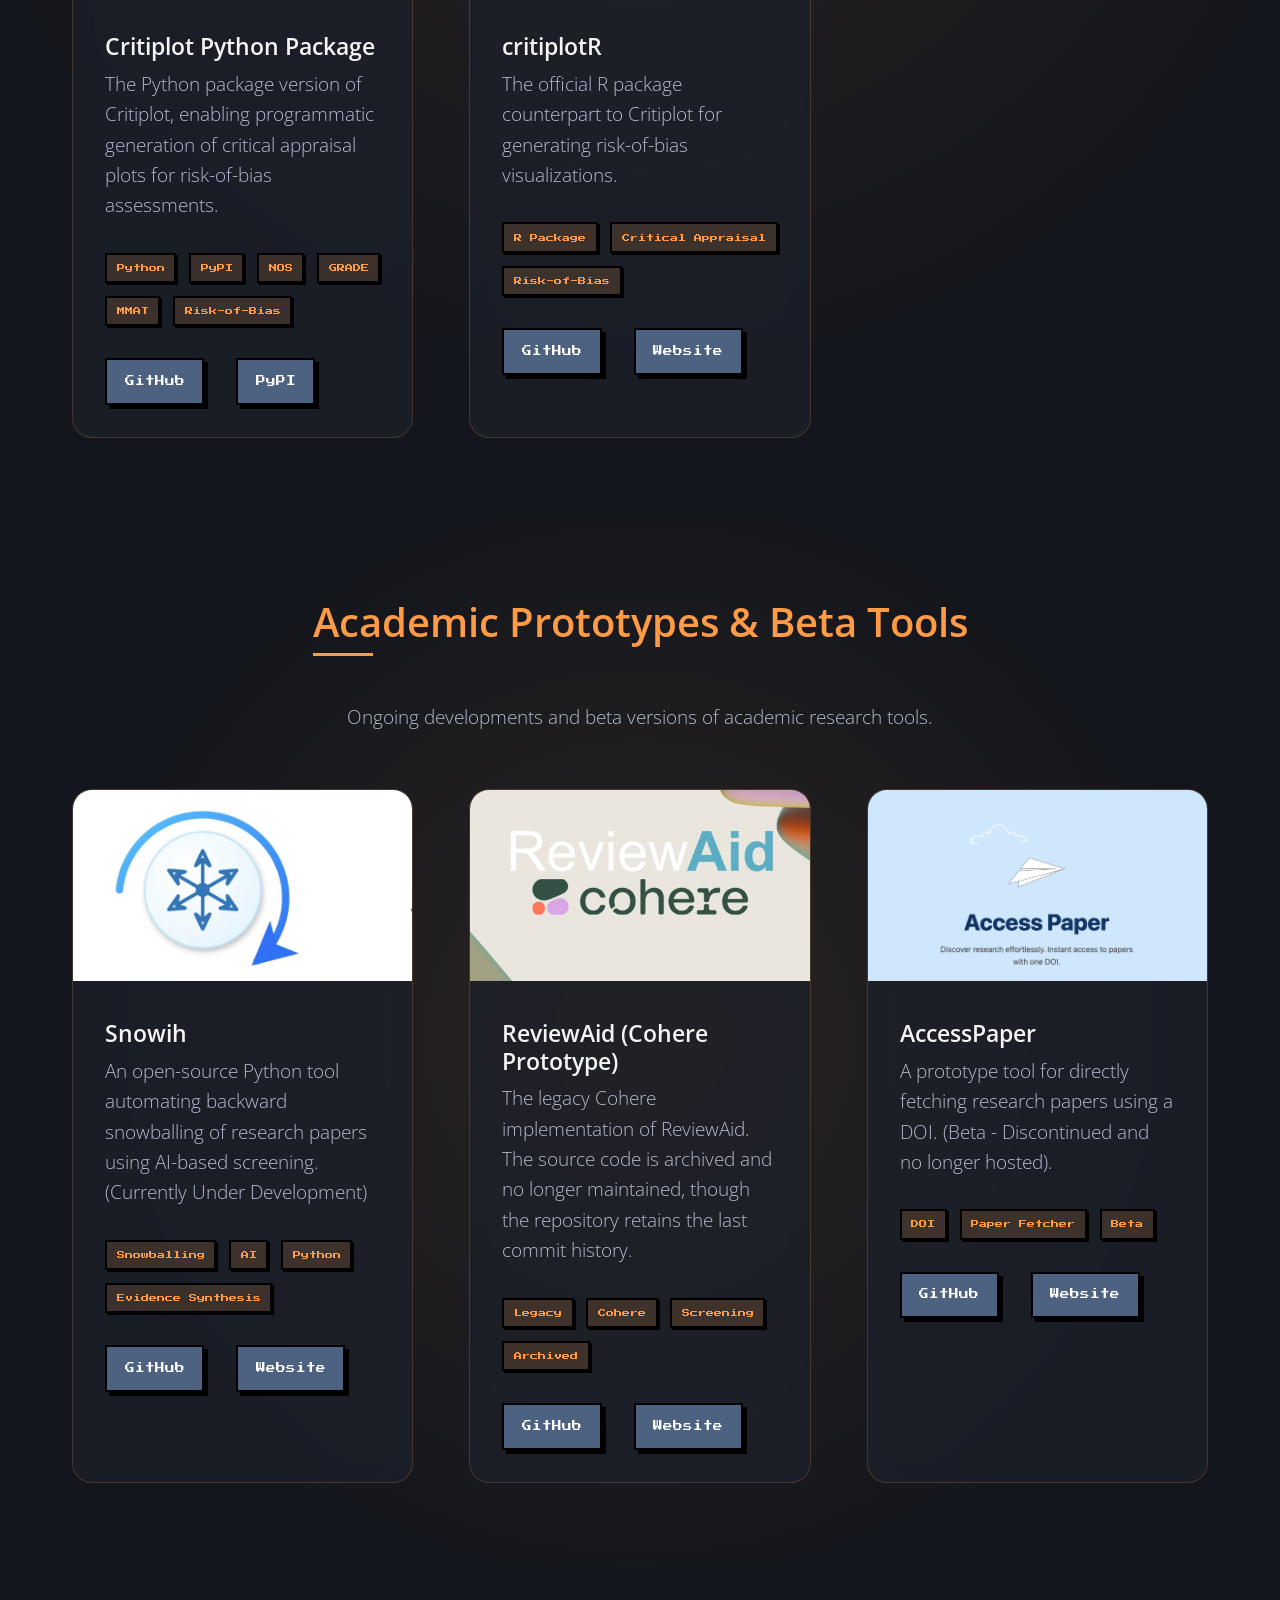
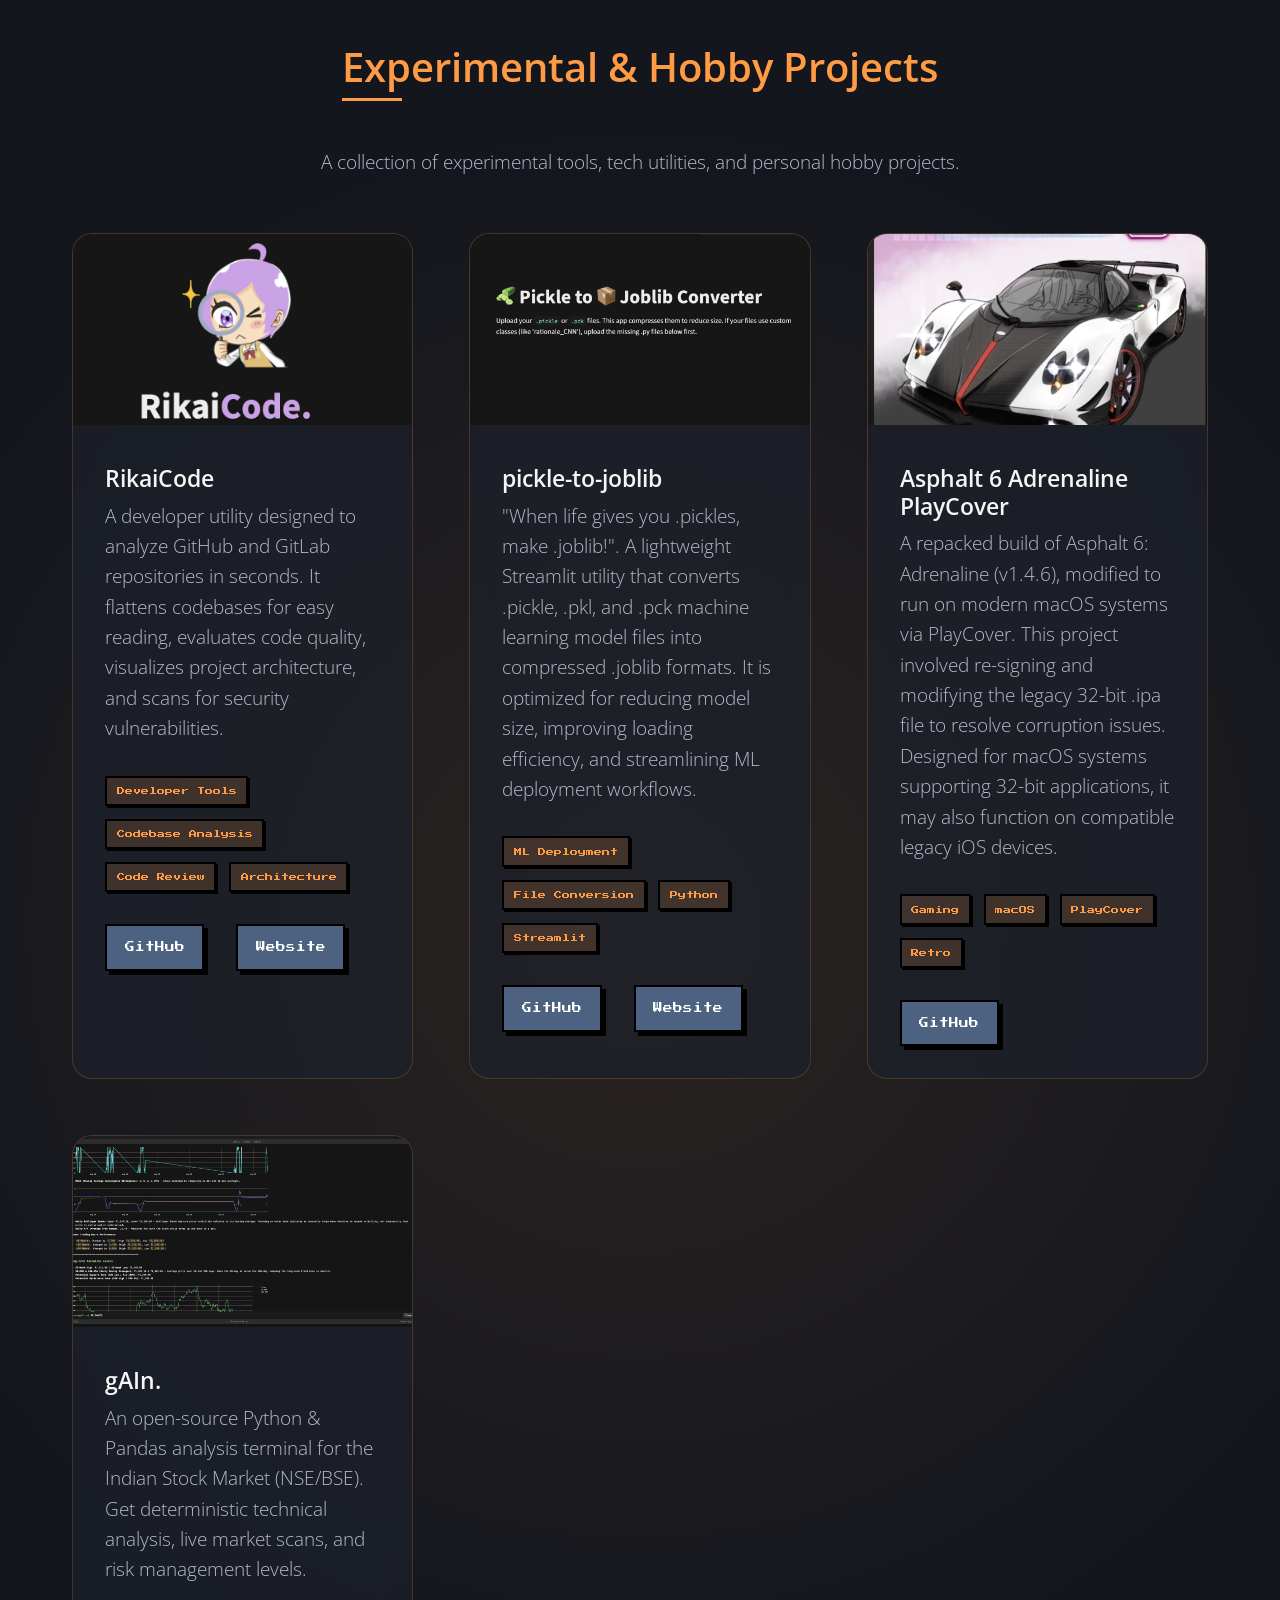
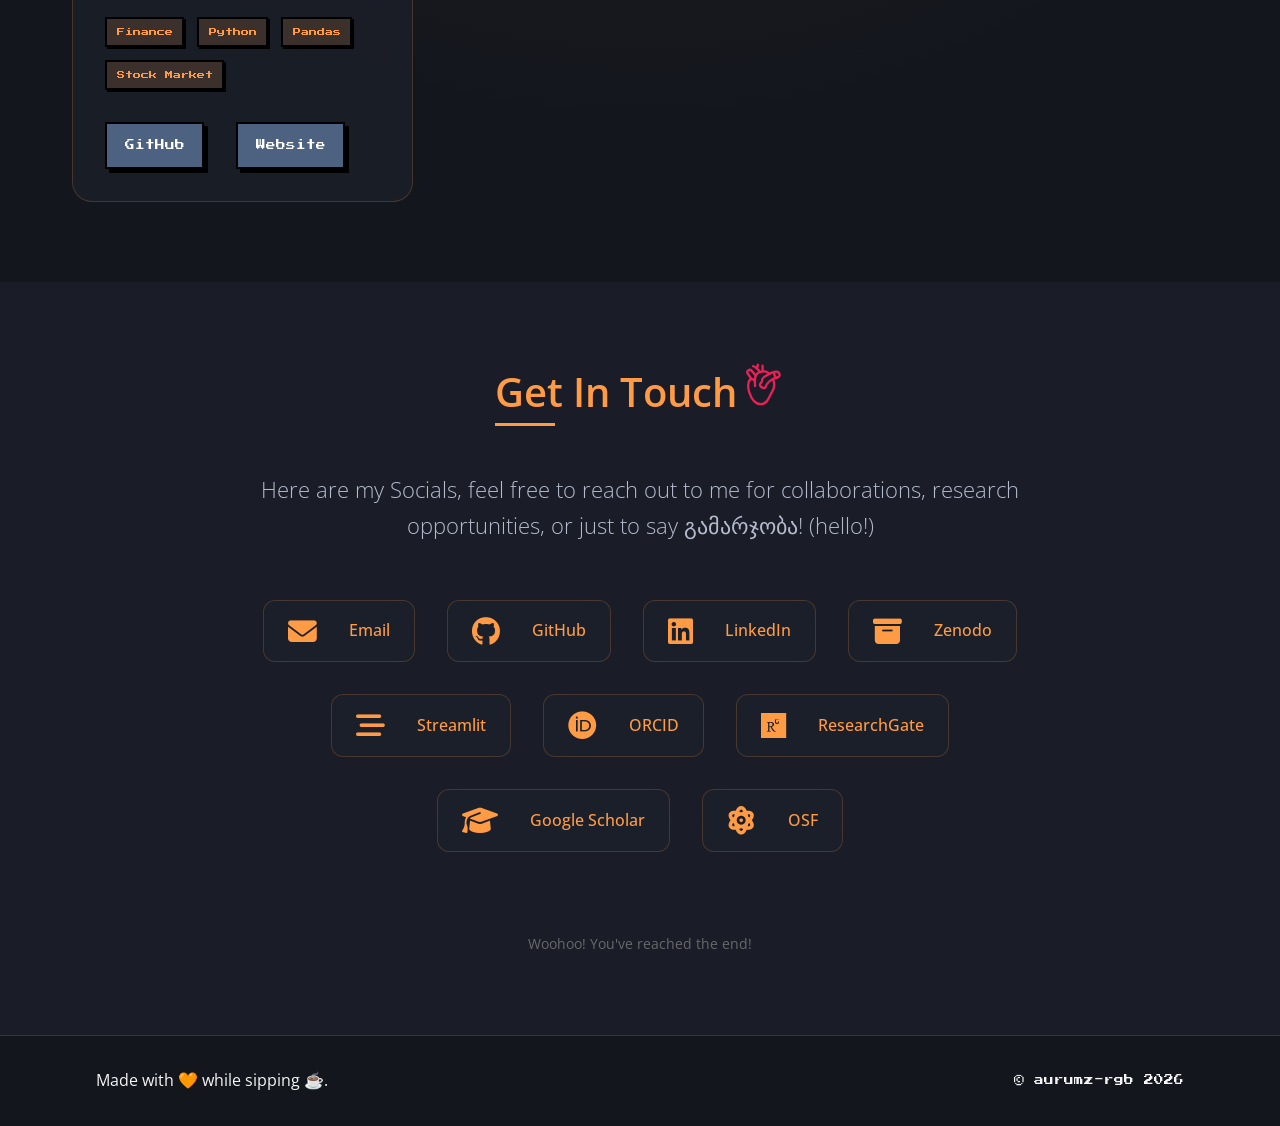
==== commit 63f0ec6b: "navy theme, transparent hero logo, zoomed project images, white search bar" ====
--- a/index.html
+++ b/index.html
@@ -86,7 +86,7 @@
             <img src="assets/banner1.webp" alt="Hello I am Vihaan aka aurumz" loading="eager">
           </div>
           <div class="hero-logo-right">
-            <img src="assets/logo-official.webp" alt="Aurumz Logo" loading="eager">
+            <img src="assets/logo-official-transparent.webp" alt="Aurumz Logo" loading="eager">
           </div>
         </div>
         <div class="hero-buttons" id="heroButtons">
--- a/styles.css
+++ b/styles.css
@@ -1,11 +1,12 @@
 @import url('https://fonts.googleapis.com/css2?family=Press+Start+2P&display=swap');
 
 :root {
-  --bg-primary: #0a0a0f;
-  --bg-secondary: #14141a;
-  --bg-card: rgba(20, 20, 26, 0.7);
+  --bg-primary: #13161d;
+  --bg-secondary: #1a1d28;
+  --bg-hero: #222633;
+  --bg-card: rgba(29, 33, 44, 0.7);
   --text-primary: #f5f5f5;
-  --text-secondary: #b8b8c8;
+  --text-secondary: #b4bbcc;
   --accent: #FF9B45;
   --accent-light: #ffb366;
   --accent-dark: #e0852f;
@@ -284,7 +285,7 @@
   left: 0;
   width: 100%;
   padding: 0.9rem 0;
-  background-color: rgba(10, 10, 15, 0.85);
+  background-color: rgba(19, 22, 29, 0.85);
   backdrop-filter: blur(10px);
   z-index: 1000;
   transition: var(--transition);
@@ -372,7 +373,7 @@
   padding: var(--spacing-xl) 0;
   position: relative;
   overflow: hidden;
-  background-color: var(--bg-primary);
+  background-color: var(--bg-hero);
 }
 
 .hero-content {
@@ -409,7 +410,7 @@
 .hero-logo-right {
   width: 30%;
   border-radius: 50%;
-  background-color: var(--bg-secondary);
+  background-color: transparent;
   display: flex;
   align-items: center;
   justify-content: center;
@@ -624,7 +625,7 @@
   padding: var(--spacing-xl) 0;
   background-color: var(--bg-primary);
   position: relative;
-  background: radial-gradient(circle at 50% 50%, rgba(255, 155, 69, 0.1) 0%, rgba(10, 10, 15, 0) 70%);
+  background: radial-gradient(circle at 50% 50%, rgba(255, 155, 69, 0.1) 0%, rgba(19, 22, 29, 0) 70%);
 }
 
 .section-header {
@@ -657,7 +658,7 @@
   height: auto;
   aspect-ratio: 16 / 9;
   width: 100%;
-  object-fit: contain;
+  object-fit: cover;
   transition: none;
   background-color: var(--bg-secondary);
 }
@@ -940,7 +941,7 @@
   max-width: 520px;
   margin: 0 auto var(--spacing-lg);
   background-color: var(--bg-card);
-  border: 2px solid var(--accent);
+  border: 2px solid var(--text-primary);
   box-shadow: 4px 4px 0 #000;
 }
 
@@ -982,14 +983,15 @@
   width: 52px;
   flex-shrink: 0;
   background-color: transparent;
-  color: var(--accent);
+  color: var(--text-primary);
   border: none;
-  border-left: 2px solid var(--accent);
+  border-left: 2px solid var(--text-primary);
   cursor: pointer;
   outline: none;
 }
 
 .blog-search-btn:hover {
+  background-color: rgba(255, 255, 255, 0.12);
   color: var(--text-primary);
 }
 
@@ -1251,7 +1253,7 @@
     left: 0;
     width: 100%;
     flex-direction: column;
-    background-color: rgba(10, 10, 15, 0.95);
+    background-color: rgba(19, 22, 29, 0.95);
     padding: var(--spacing-md);
     gap: var(--spacing-md);
     border-top: 1px solid var(--border-color);
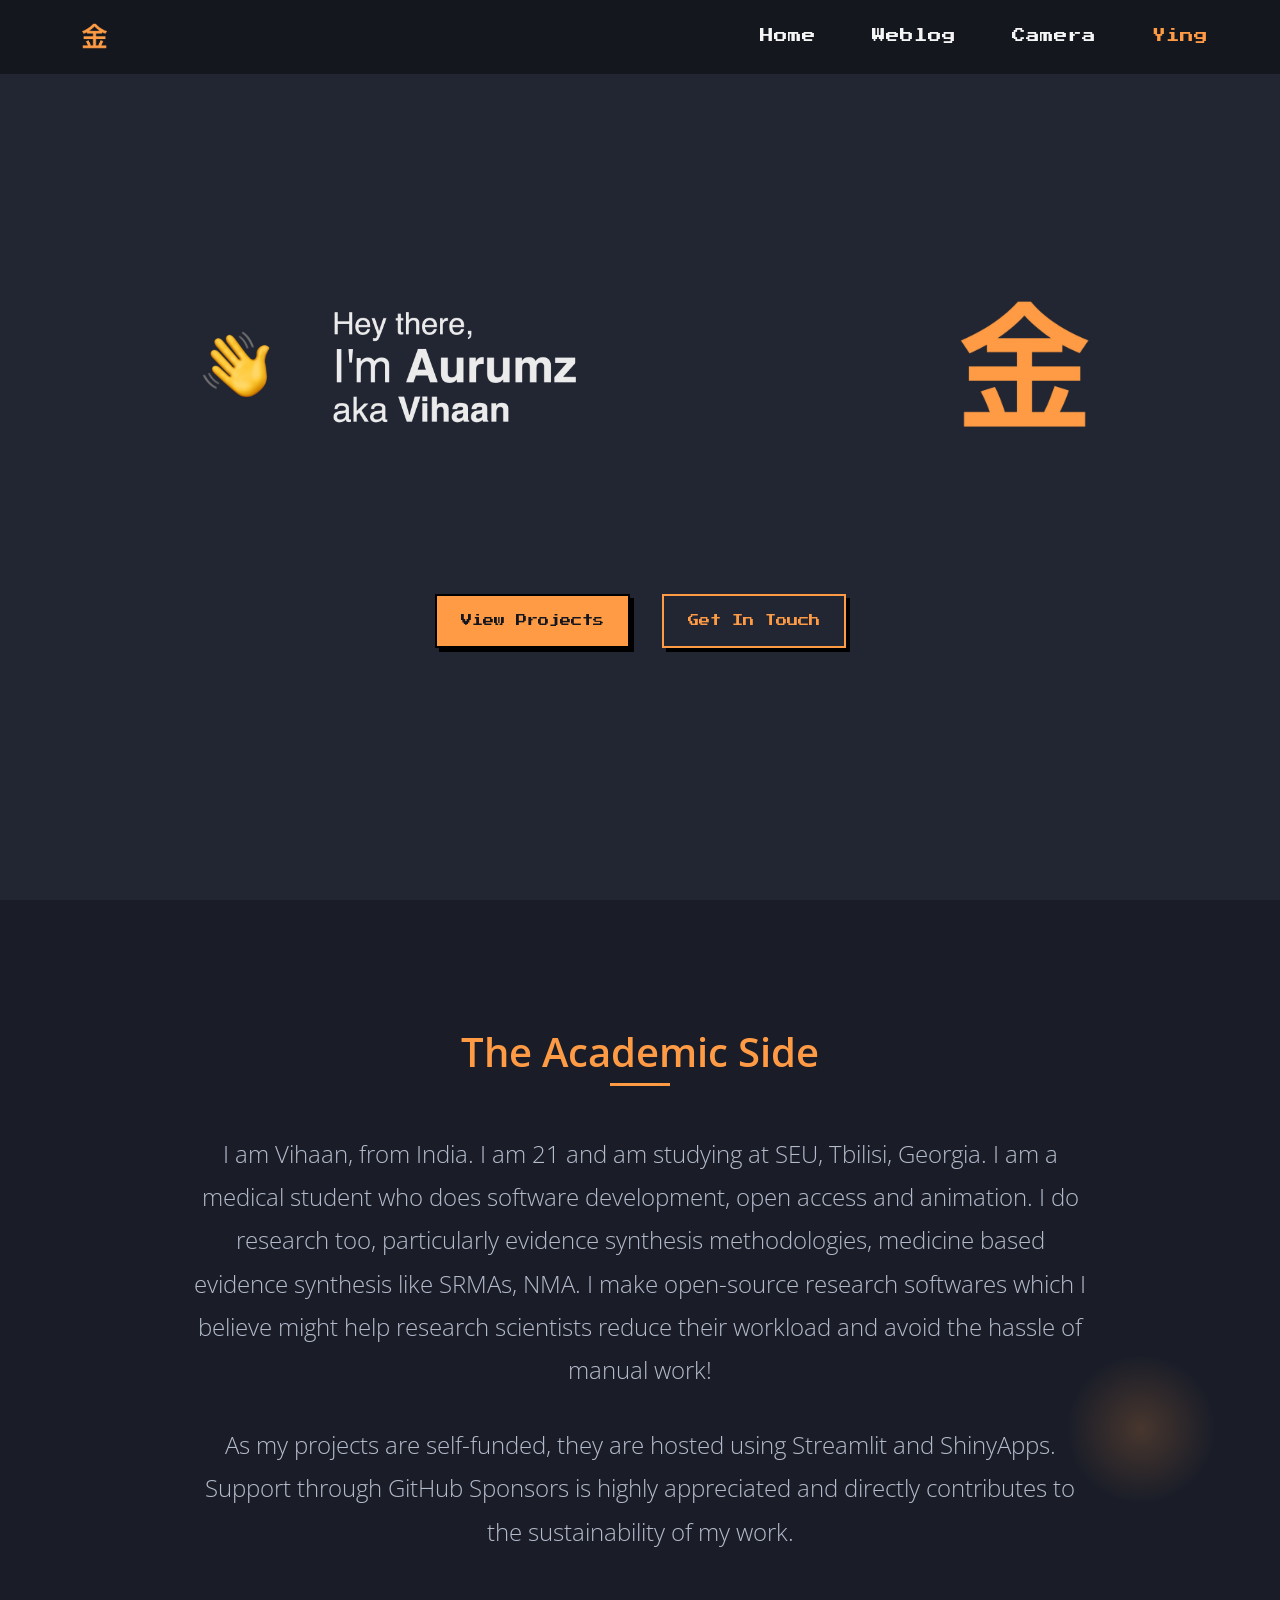
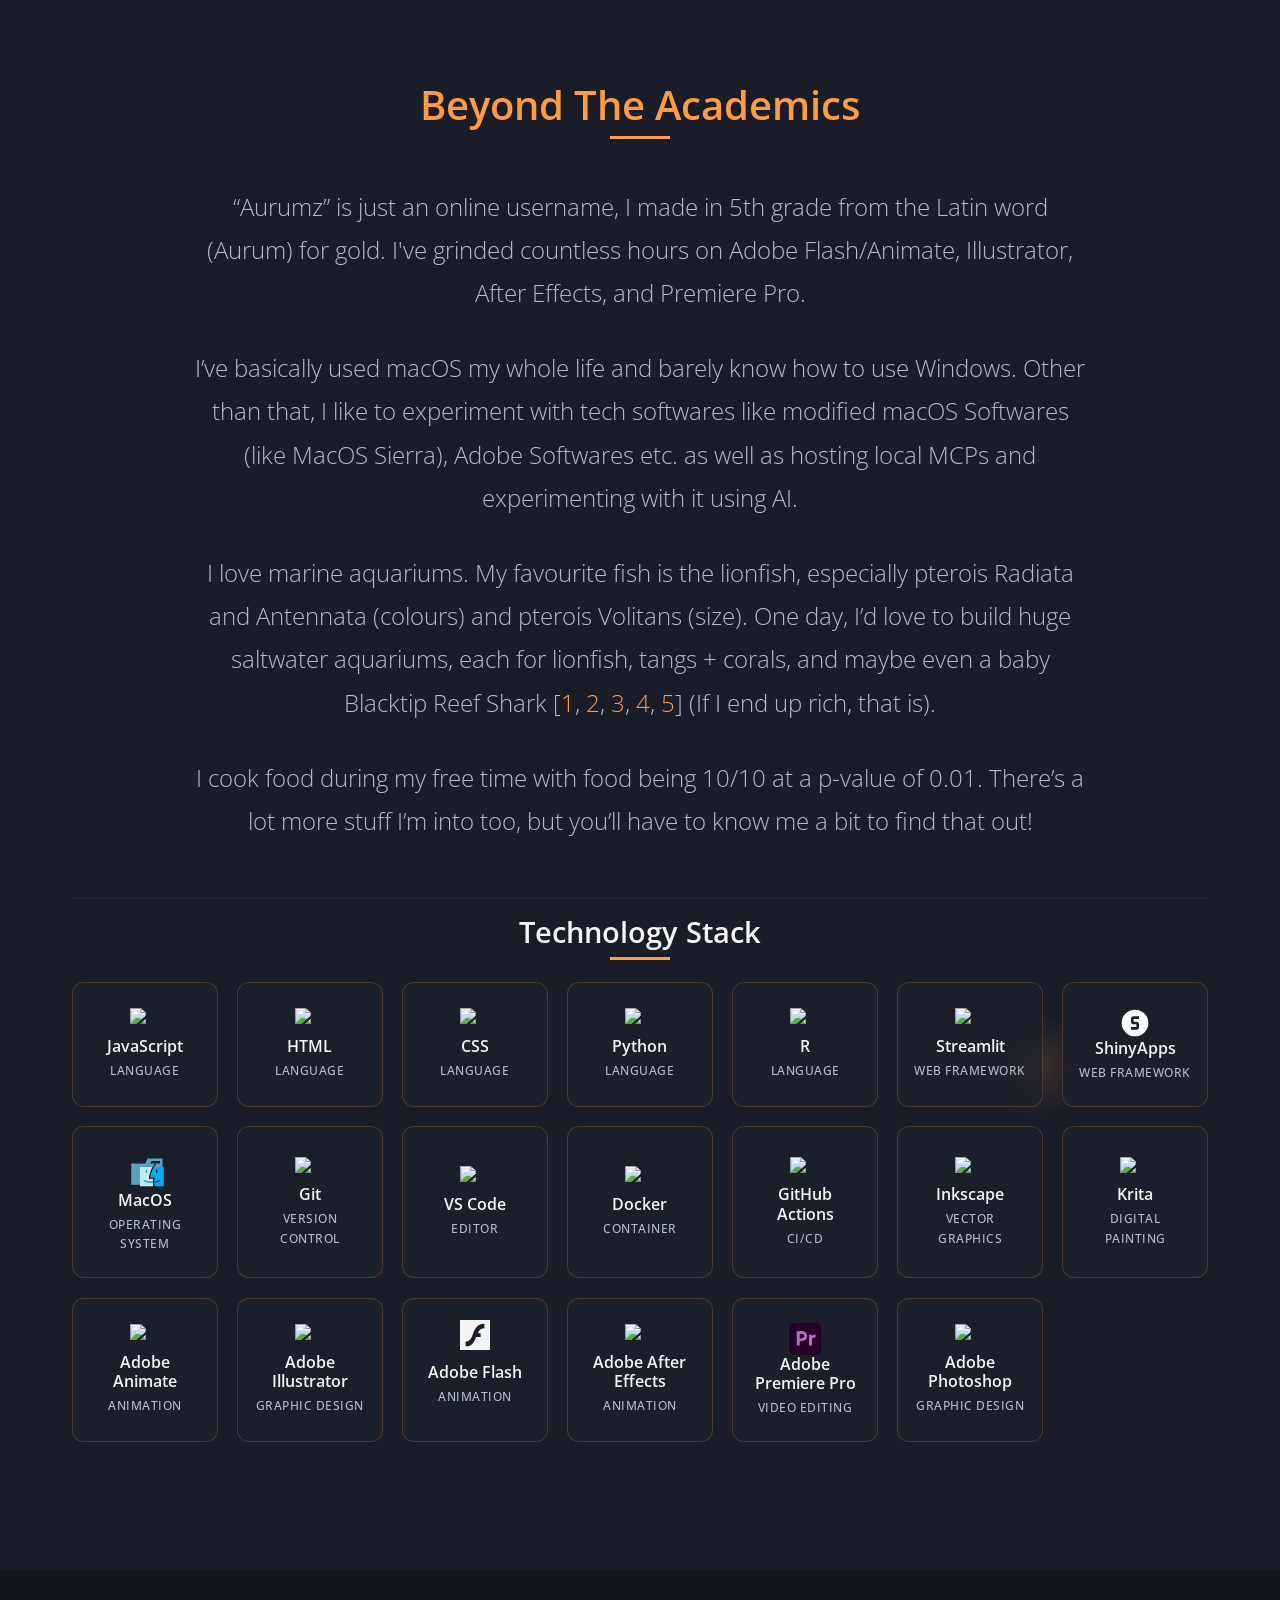
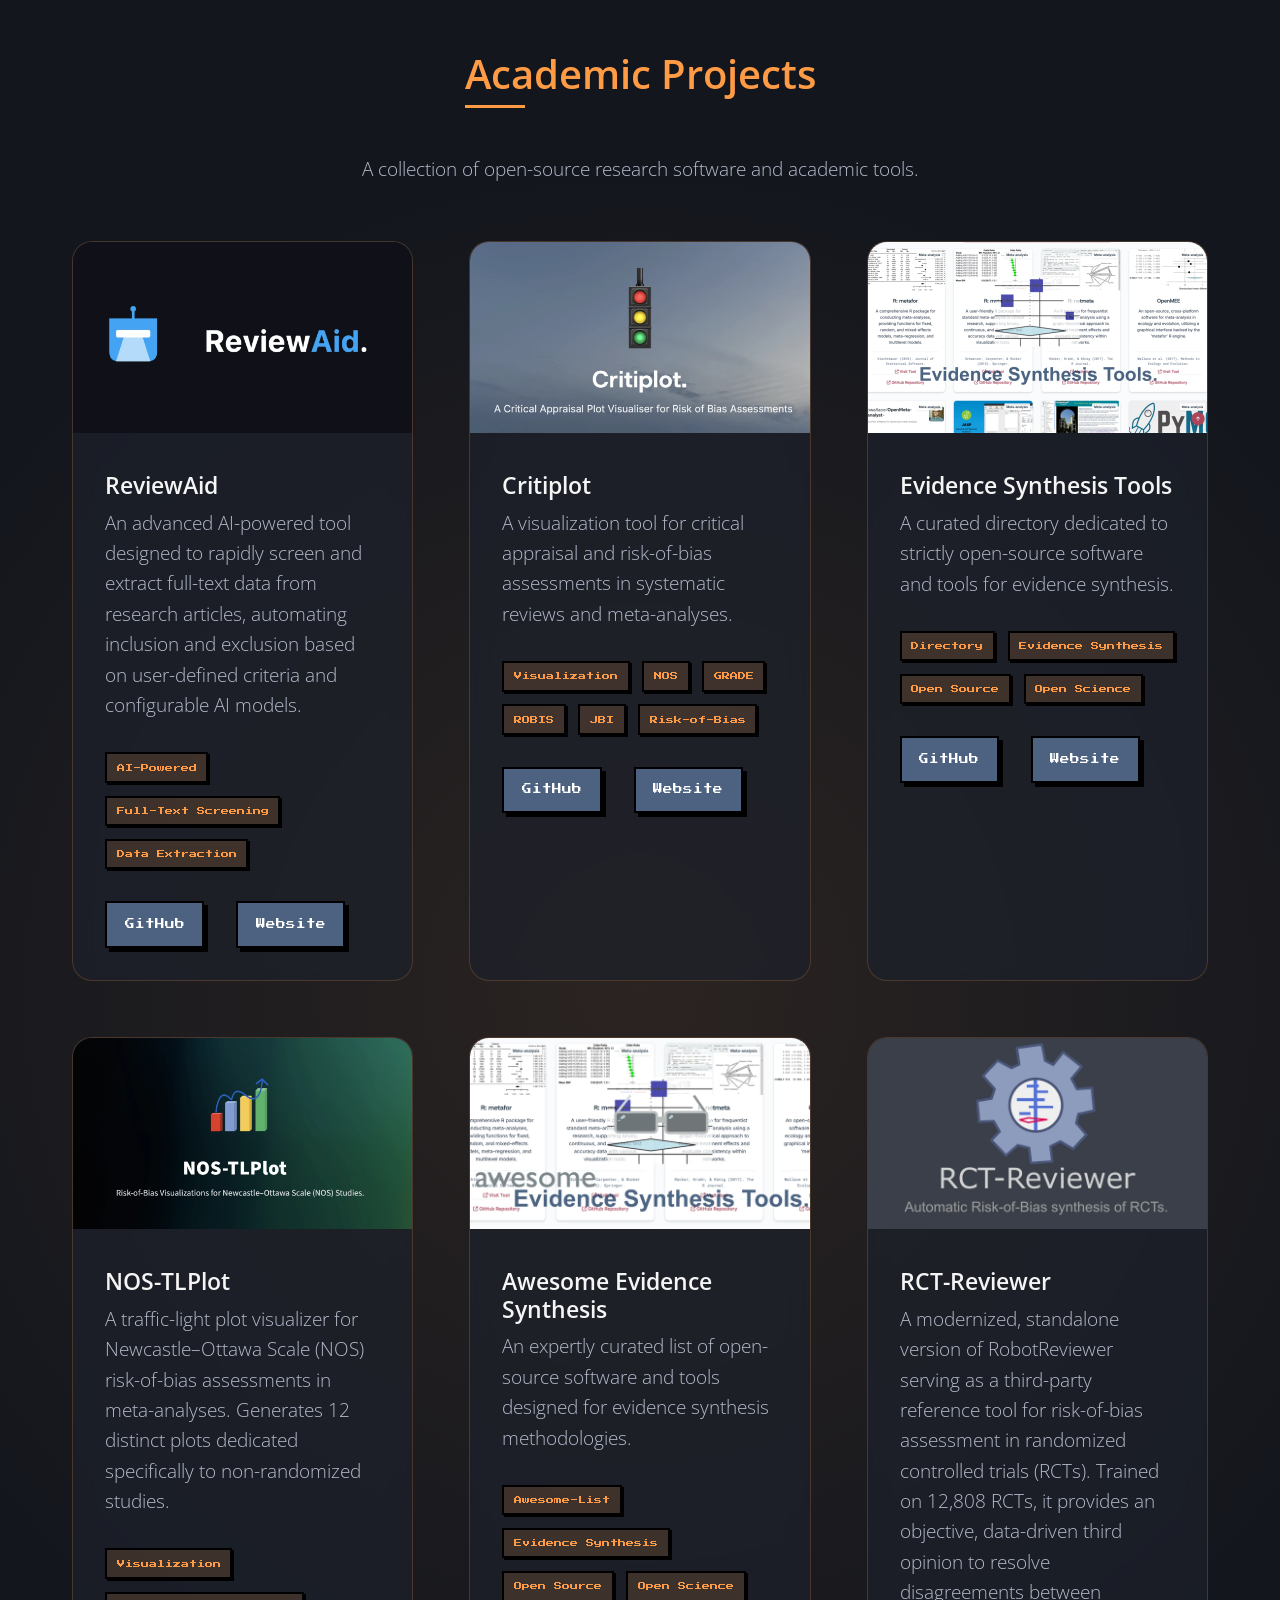
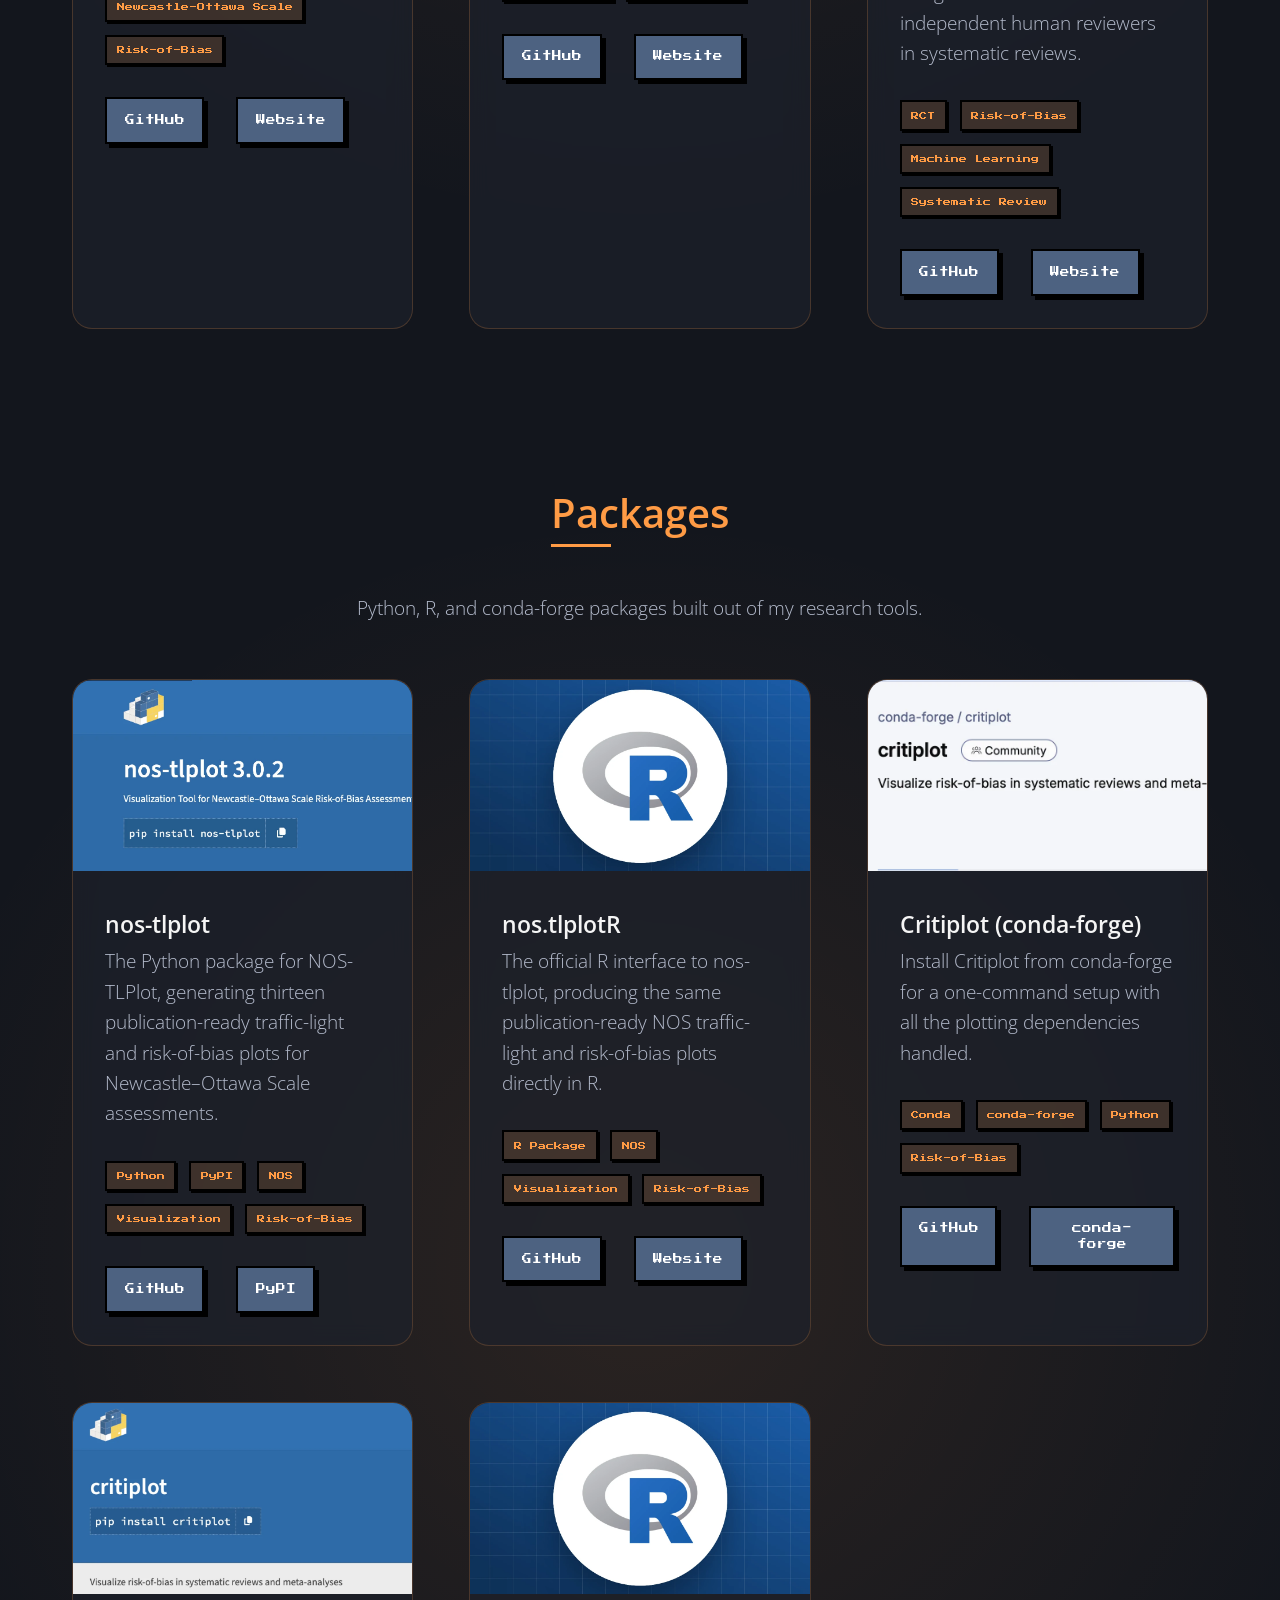
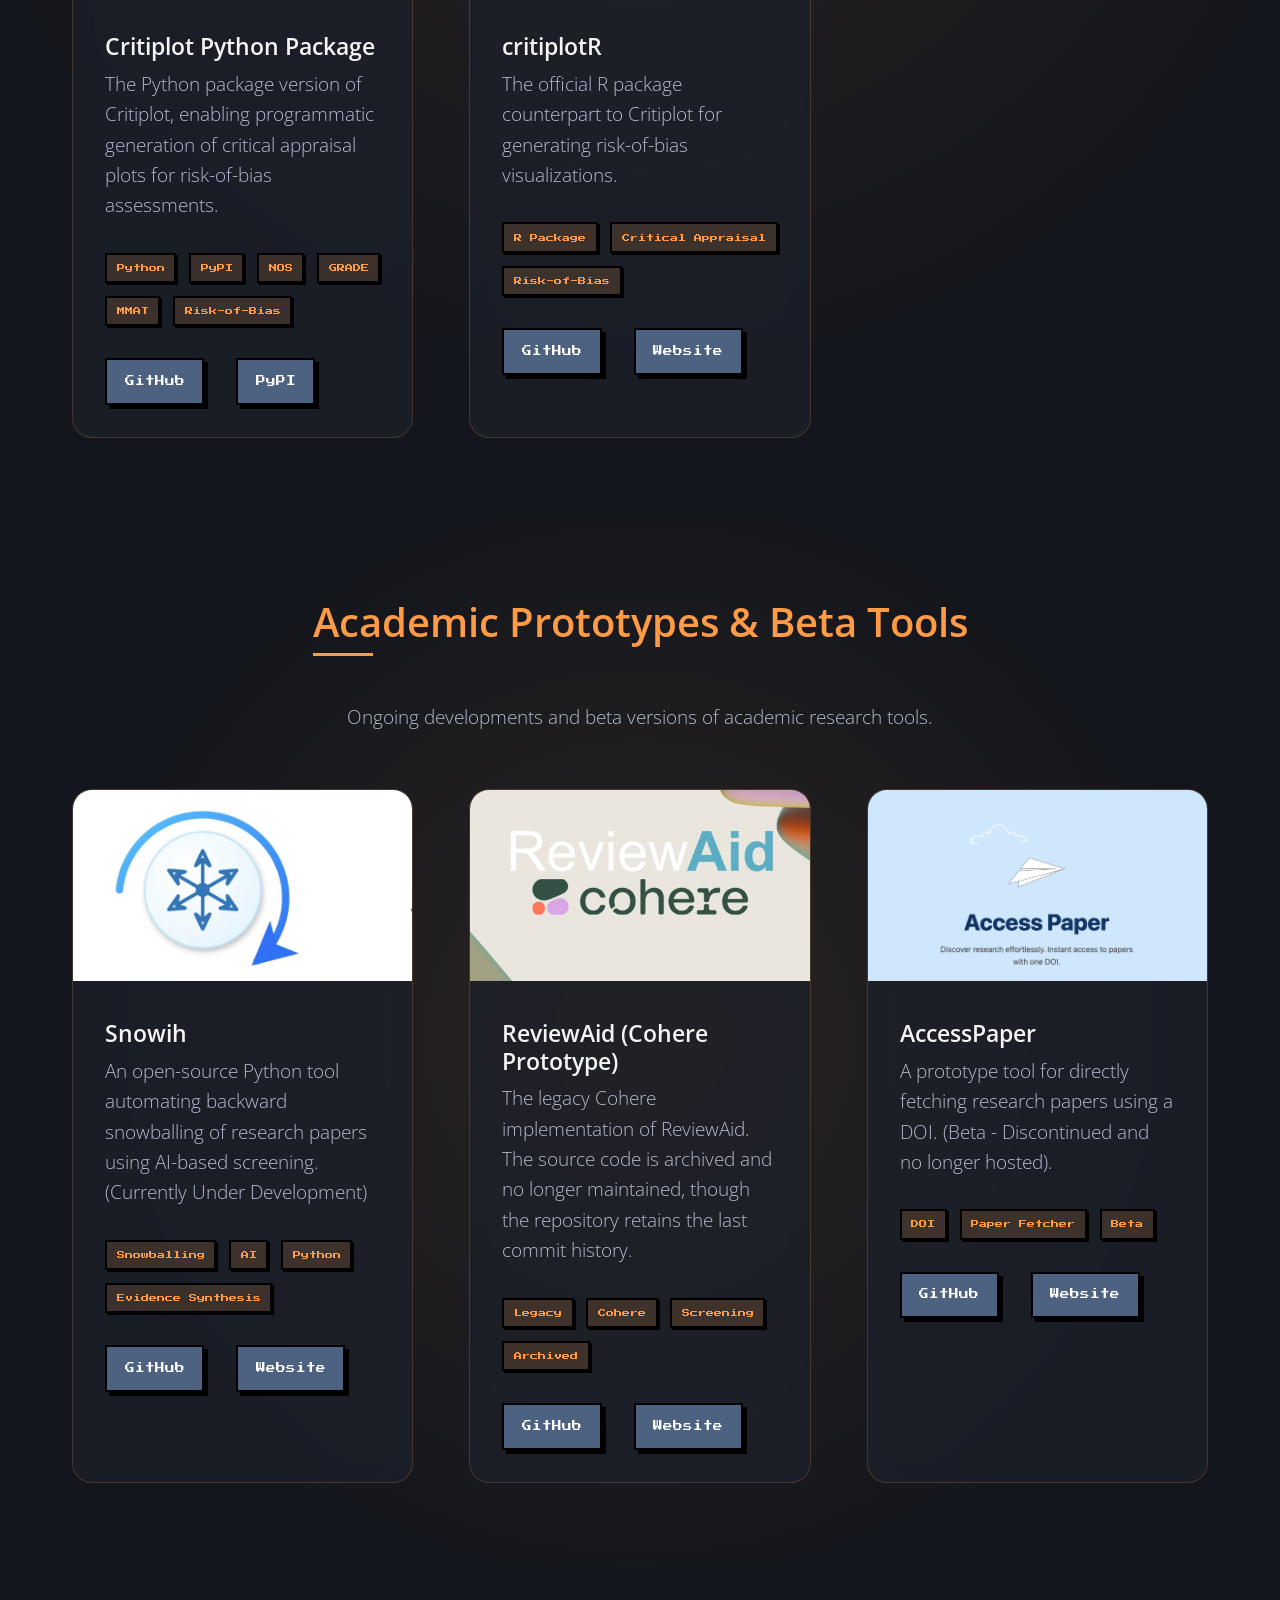
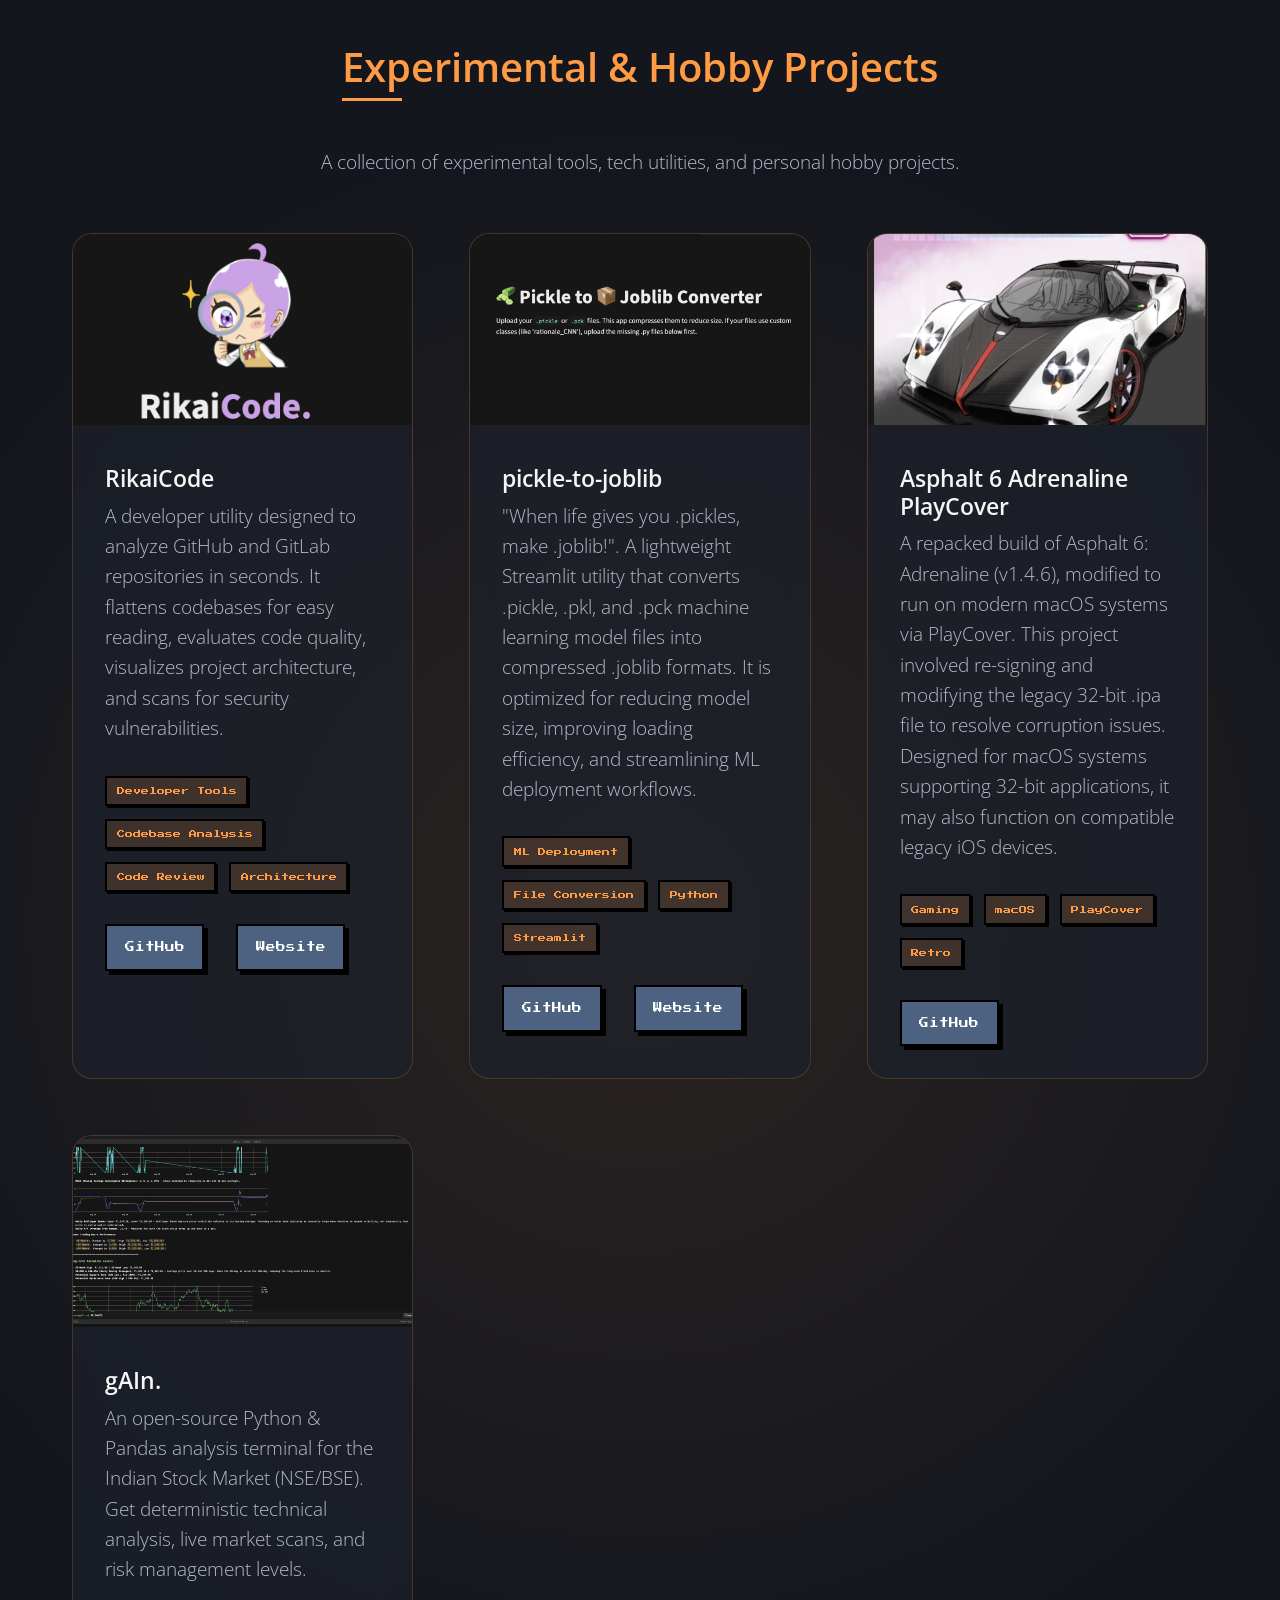
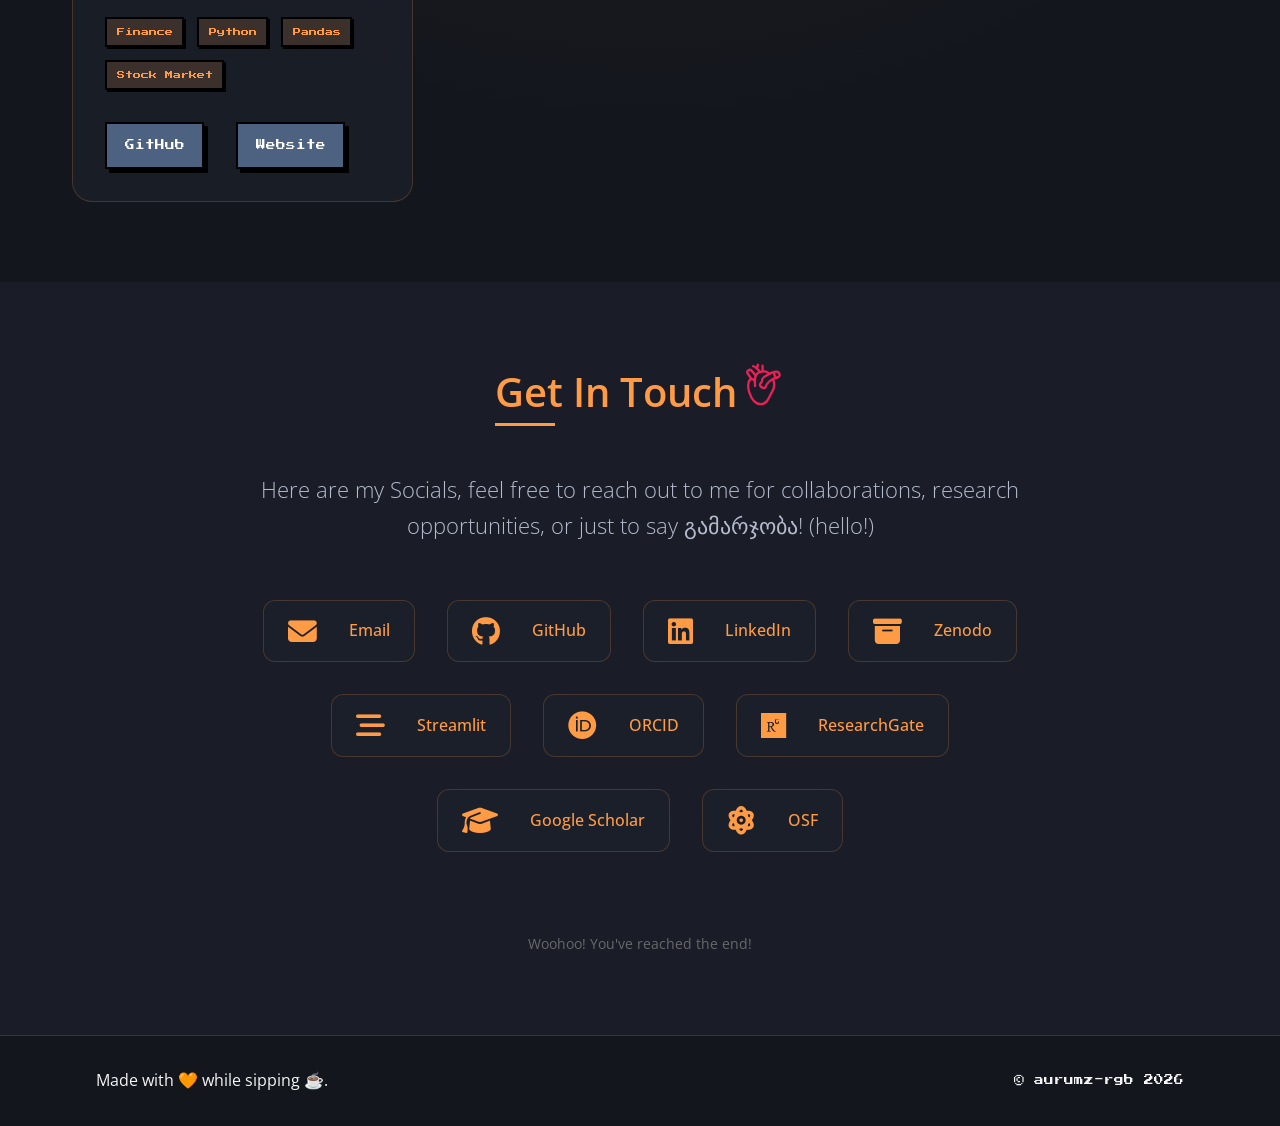
==== commit b2cccc23: "ying yang mode toggle, yang theme and logo swap, loader screen transition with animation reset, car " ====
--- a/index.html
+++ b/index.html
@@ -64,16 +64,20 @@
     <div class="container">
       <nav>
         <a href="index.html" class="logo">
-         <img src="assets/logo-official1.webp" alt="Aurumz Logo" style="height: 45px;">
+         <img class="logo-ying" src="assets/logo-official1.webp" alt="Aurumz Logo">
+         <img class="logo-yang" src="assets/logo-yang-header.webp" alt="" aria-hidden="true">
         </a>
+        <div class="nav-right">
+          <div class="nav-links" id="navLinks">
+            <a href="index.html">Home</a>
+            <a href="blog.html">Weblog</a>
+            <a href="camera.html">Camera</a>
+          </div>
+          <button class="mode-btn" id="modeToggle" type="button">Ying</button>
+        </div>
         <button class="mobile-menu-btn" id="mobileMenuBtn">
           <i class="fas fa-bars"></i>
         </button>
-        <div class="nav-links" id="navLinks">
-          <a href="index.html">Home</a>
-          <a href="blog.html">Weblog</a>
-          <a href="camera.html">Camera</a>
-        </div>
       </nav>
     </div>
   </header>
@@ -86,7 +90,8 @@
             <img src="assets/banner1.webp" alt="Hello I am Vihaan aka aurumz" loading="eager">
           </div>
           <div class="hero-logo-right">
-            <img src="assets/logo-official-transparent.webp" alt="Aurumz Logo" loading="eager">
+            <img class="logo-ying" src="assets/logo-official-transparent.webp" alt="Aurumz Logo" loading="eager">
+            <img class="logo-yang" src="assets/logo-yang.webp" alt="" aria-hidden="true" loading="eager">
           </div>
         </div>
         <div class="hero-buttons" id="heroButtons">
--- a/styles.css
+++ b/styles.css
@@ -2,17 +2,20 @@
 
 :root {
   --bg-primary: #13161d;
+  --bg-primary-rgb: 19, 22, 29;
   --bg-secondary: #1a1d28;
   --bg-hero: #222633;
   --bg-card: rgba(29, 33, 44, 0.7);
   --text-primary: #f5f5f5;
   --text-secondary: #b4bbcc;
   --accent: #FF9B45;
+  --accent-rgb: 255, 155, 69;
   --accent-light: #ffb366;
   --accent-dark: #e0852f;
-  --border-color: rgba(255, 155, 69, 0.2);
+  --border-color: rgba(var(--accent-rgb), 0.2);
   --button-grey: #4d6281;
   --button-grey-hover: #3a4961;
+  --btn-hover: #5f4b39;
 
   --font-primary: 'Open Sans', sans-serif;
   --font-heading: 'Open Sans', sans-serif;
@@ -29,6 +32,23 @@
 
   --transition: all 0.3s cubic-bezier(0.4, 0, 0.2, 1);
   --transition-slow: all 0.6s ease;
+}
+
+:root[data-mode="yang"] {
+  --bg-primary: #0d0d0e;
+  --bg-primary-rgb: 13, 13, 14;
+  --bg-secondary: #161517;
+  --bg-hero: #0d0d0e;
+  --bg-card: rgba(30, 28, 30, 0.7);
+  --text-primary: #f4f1ef;
+  --text-secondary: #b7ada9;
+  --accent: #f26c5d;
+  --accent-rgb: 242, 108, 93;
+  --accent-light: #ff9d90;
+  --accent-dark: #cf4639;
+  --button-grey: #6e5b53;
+  --button-grey-hover: #453833;
+  --btn-hover: #b8473a;
 }
 
 * {
@@ -60,7 +80,7 @@
   justify-content: center;
   align-items: center;
   z-index: 9999;
-  transition: opacity 0.5s ease;
+  transition: opacity 0.5s ease, background-color 0.5s ease;
 }
 
 .loader {
@@ -76,6 +96,7 @@
   background-color: var(--accent);
   opacity: 0.2;
   animation: loaderBlink 1s steps(1) infinite;
+  transition: background-color 0.5s ease;
 }
 
 .loader span:nth-child(1) {
@@ -230,7 +251,7 @@
 }
 
 .btn:hover {
-  background-color: #5f4b39;
+  background-color: var(--btn-hover);
   box-shadow: 2px 2px 0px #000;
   transform: translate(2px, 2px);
 }
@@ -242,7 +263,7 @@
 }
 
 .btn-outline:hover {
-  background-color: #FF9B45;
+  background-color: var(--accent);
   color: var(--bg-primary);
 }
 
@@ -285,19 +306,25 @@
   left: 0;
   width: 100%;
   padding: 0.9rem 0;
-  background-color: rgba(19, 22, 29, 0.85);
+  background-color: rgba(var(--bg-primary-rgb), 0.85);
   backdrop-filter: blur(10px);
   z-index: 1000;
   transition: var(--transition);
 }
 
+header.scrolled {
+  background-color: rgba(var(--bg-primary-rgb), 0.95);
+}
+
 nav {
   display: flex;
   justify-content: space-between;
   align-items: center;
+  gap: var(--spacing-md);
 }
 
 .logo {
+  position: relative;
   font-size: clamp(1.2rem, 4vw, 1.5rem);
   font-weight: 700;
   color: var(--text-primary);
@@ -318,6 +345,30 @@
 .logo i {
   color: var(--accent);
   margin-right: var(--spacing-xs);
+}
+
+.logo img {
+  display: block;
+  height: 45px;
+  width: auto;
+  transition: opacity 0.6s cubic-bezier(0.4, 0, 0.2, 1);
+}
+
+.logo .logo-yang {
+  position: absolute;
+  top: 50%;
+  left: 0;
+  transform: translateY(-50%);
+  opacity: 0;
+}
+
+:root[data-mode="yang"] .logo .logo-ying {
+  opacity: 0;
+}
+
+:root[data-mode="yang"] .logo .logo-yang {
+  opacity: 1;
+  height: 68px;
 }
 
 .nav-links {
@@ -354,6 +405,50 @@
   width: 100%;
 }
 
+.nav-right {
+  display: flex;
+  align-items: center;
+  gap: var(--spacing-lg);
+}
+
+.mode-btn {
+  background: none;
+  border: none;
+  padding: 0;
+  color: var(--accent);
+  font-family: 'Press Start 2P', cursive;
+  font-weight: 400;
+  font-size: 0.85rem;
+  letter-spacing: 0;
+  line-height: 1.6;
+  cursor: pointer;
+  position: relative;
+  transition: var(--transition);
+}
+
+.mode-btn::after {
+  content: '';
+  position: absolute;
+  bottom: -7px;
+  left: 0;
+  width: 0;
+  height: 4px;
+  background-image: repeating-linear-gradient(90deg,
+      var(--accent) 0,
+      var(--accent) 4px,
+      transparent 4px,
+      transparent 8px);
+  transition: var(--transition);
+}
+
+.mode-btn:hover {
+  color: var(--accent-light);
+}
+
+.mode-btn:hover::after {
+  width: 100%;
+}
+
 .mobile-menu-btn {
   display: none;
   background: none;
@@ -408,6 +503,7 @@
 }
 
 .hero-logo-right {
+  position: relative;
   width: 30%;
   border-radius: 50%;
   background-color: transparent;
@@ -421,6 +517,23 @@
   width: 100%;
   height: auto;
   object-fit: contain;
+  transition: opacity 0.6s cubic-bezier(0.4, 0, 0.2, 1);
+}
+
+.hero-logo-right .logo-yang {
+  position: absolute;
+  top: 0;
+  left: 0;
+  opacity: 0;
+}
+
+:root[data-mode="yang"] .hero-logo-right .logo-ying {
+  opacity: 0;
+}
+
+:root[data-mode="yang"] .hero-logo-right .logo-yang {
+  opacity: 1;
+  transform: scale(1.4);
 }
 
 .hero-buttons {
@@ -433,10 +546,11 @@
 }
 
 .car-container {
+  --car-width: clamp(85px, 16vw, 160px);
   position: absolute;
-  bottom: -71px;
+  bottom: calc(var(--car-width) * -0.44);
   left: -160px;
-  width: clamp(85px, 16vw, 160px);
+  width: var(--car-width);
   height: auto;
   z-index: 10;
   opacity: 0;
@@ -473,7 +587,7 @@
   width: clamp(80px, 15vw, 150px);
   height: clamp(80px, 15vw, 150px);
   border-radius: 50%;
-  background: radial-gradient(circle, rgba(255, 155, 69, 0.2) 0%, transparent 70%);
+  background: radial-gradient(circle, rgba(var(--accent-rgb), 0.2) 0%, transparent 70%);
   animation: float 4s ease-in-out infinite;
   z-index: 1;
 }
@@ -486,7 +600,7 @@
   width: clamp(60px, 10vw, 100px);
   height: clamp(60px, 10vw, 100px);
   border-radius: 50%;
-  background: radial-gradient(circle, rgba(255, 155, 69, 0.15) 0%, transparent 70%);
+  background: radial-gradient(circle, rgba(var(--accent-rgb), 0.15) 0%, transparent 70%);
   animation: float 5s ease-in-out infinite reverse;
   z-index: 1;
 }
@@ -625,7 +739,7 @@
   padding: var(--spacing-xl) 0;
   background-color: var(--bg-primary);
   position: relative;
-  background: radial-gradient(circle at 50% 50%, rgba(255, 155, 69, 0.1) 0%, rgba(19, 22, 29, 0) 70%);
+  background: radial-gradient(circle at 50% 50%, rgba(var(--accent-rgb), 0.1) 0%, rgba(var(--bg-primary-rgb), 0) 70%);
 }
 
 .section-header {
@@ -692,7 +806,7 @@
 }
 
 .tag {
-  background-color: rgba(255, 155, 69, 0.15);
+  background-color: rgba(var(--accent-rgb), 0.15);
   color: var(--accent);
   padding: 0.45rem 0.6rem;
   border: 2px solid #000;
@@ -745,7 +859,7 @@
 }
 
 .contact-link:hover {
-  background-color: rgba(255, 155, 69, 0.1);
+  background-color: rgba(var(--accent-rgb), 0.1);
   transform: translateY(-8px);
   border-color: var(--accent);
 }
@@ -1185,8 +1299,7 @@
   }
 
   .car-container {
-    bottom: calc(-67px * 1.1);
-    width: clamp(120px, 20vw, 200px);
+    --car-width: clamp(120px, 20vw, 200px);
   }
 
   .plane-gif {
@@ -1253,7 +1366,7 @@
     left: 0;
     width: 100%;
     flex-direction: column;
-    background-color: rgba(19, 22, 29, 0.95);
+    background-color: rgba(var(--bg-primary-rgb), 0.95);
     padding: var(--spacing-md);
     gap: var(--spacing-md);
     border-top: 1px solid var(--border-color);
@@ -1265,6 +1378,10 @@
 
   .nav-links a {
     width: fit-content;
+  }
+
+  .nav-right {
+    margin-left: auto;
   }
 
   .mobile-menu-btn {
@@ -1357,8 +1474,7 @@
   }
 
   .car-container {
-    width: 140px;
-    bottom: calc(-67px * 0.91);
+    --car-width: 140px;
     left: -150px;
   }
 
@@ -1461,8 +1577,7 @@
   }
 
   .car-container {
-    width: 120px;
-    bottom: calc(-67px * 0.86);
+    --car-width: 120px;
     left: -120px;
   }
 
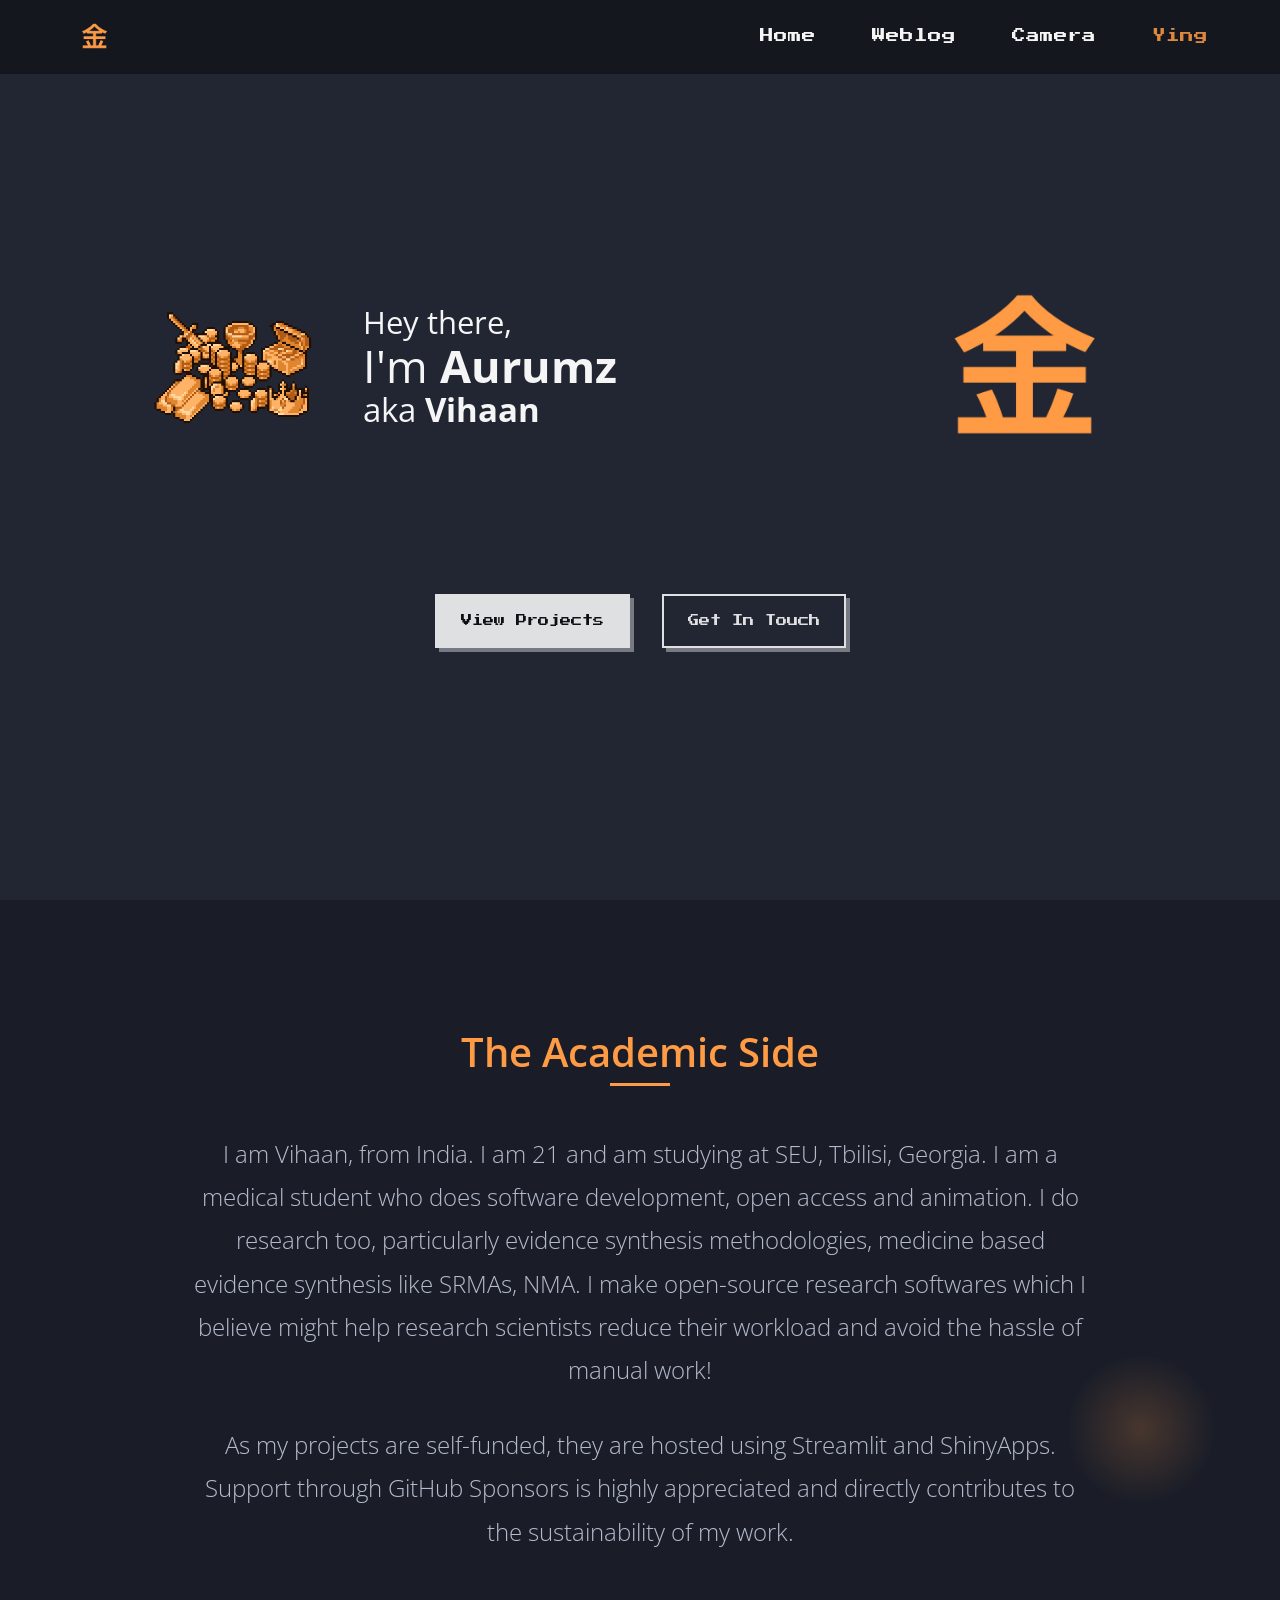
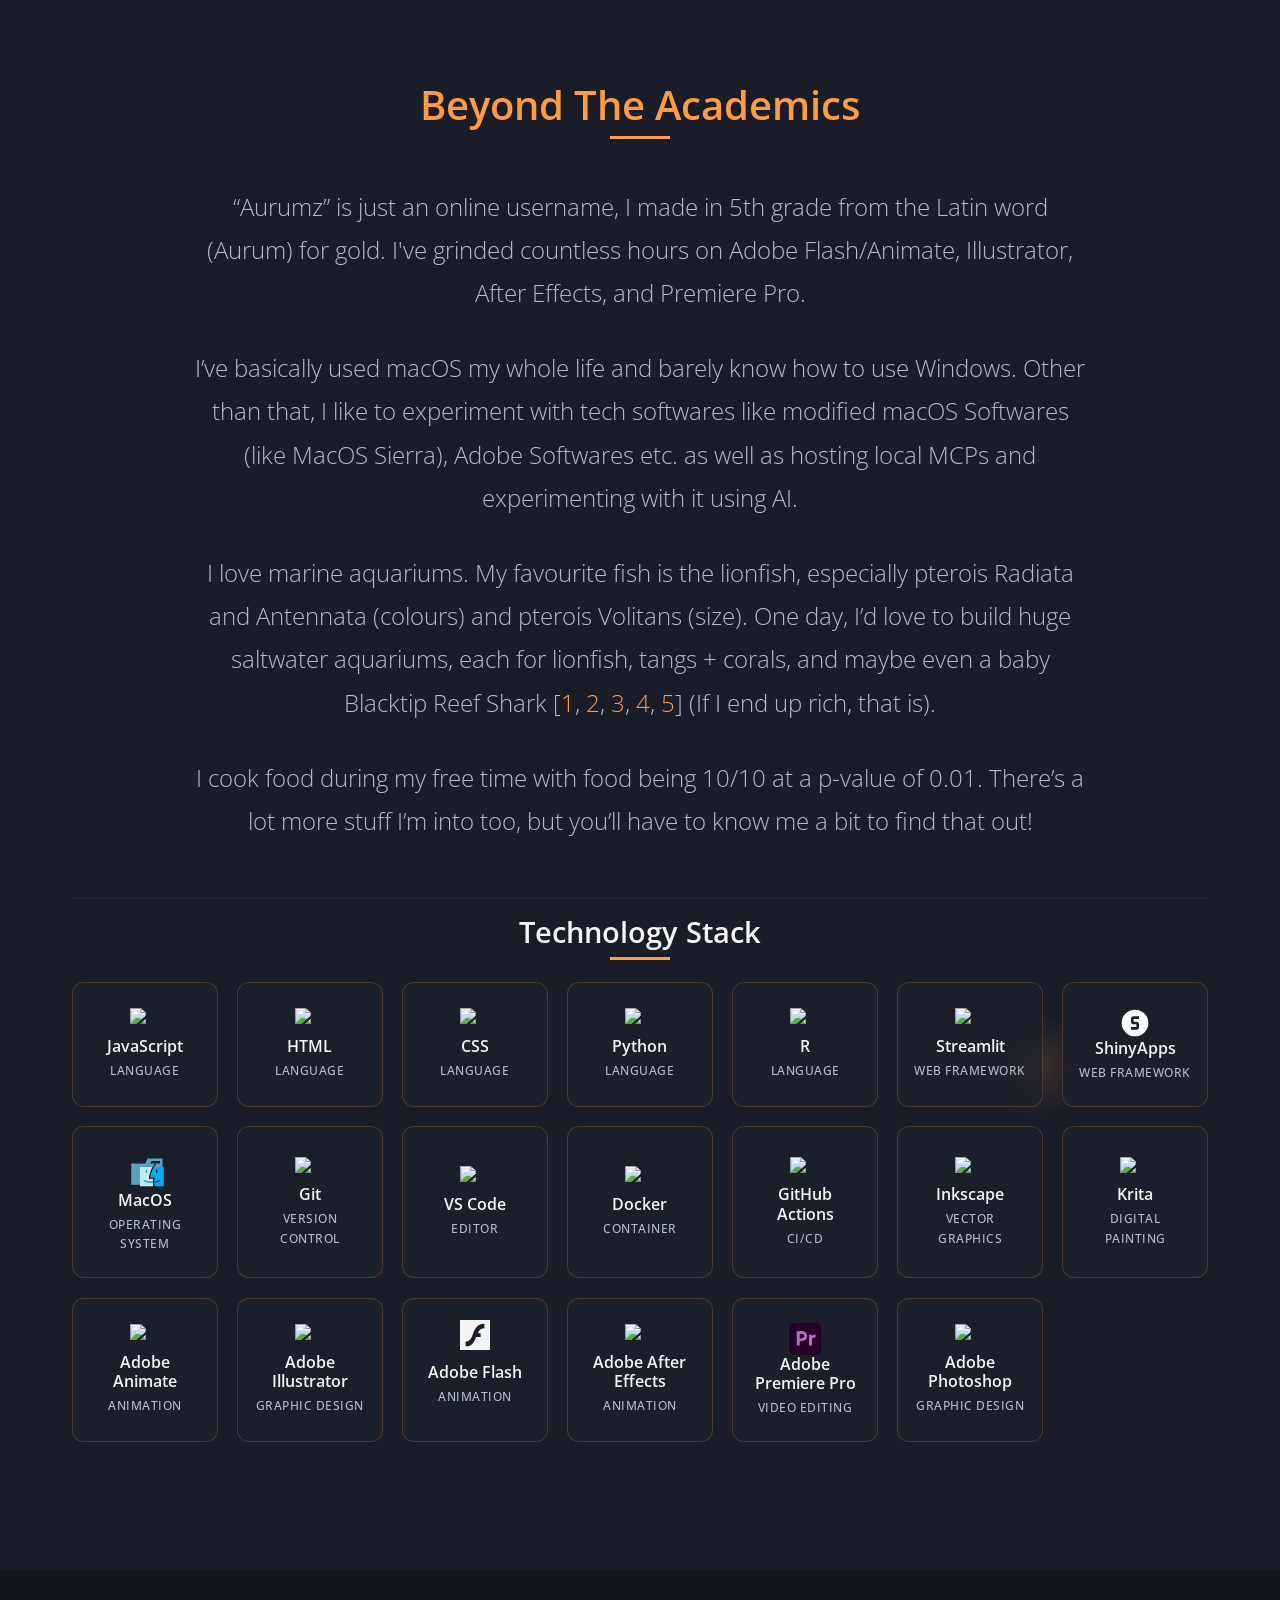
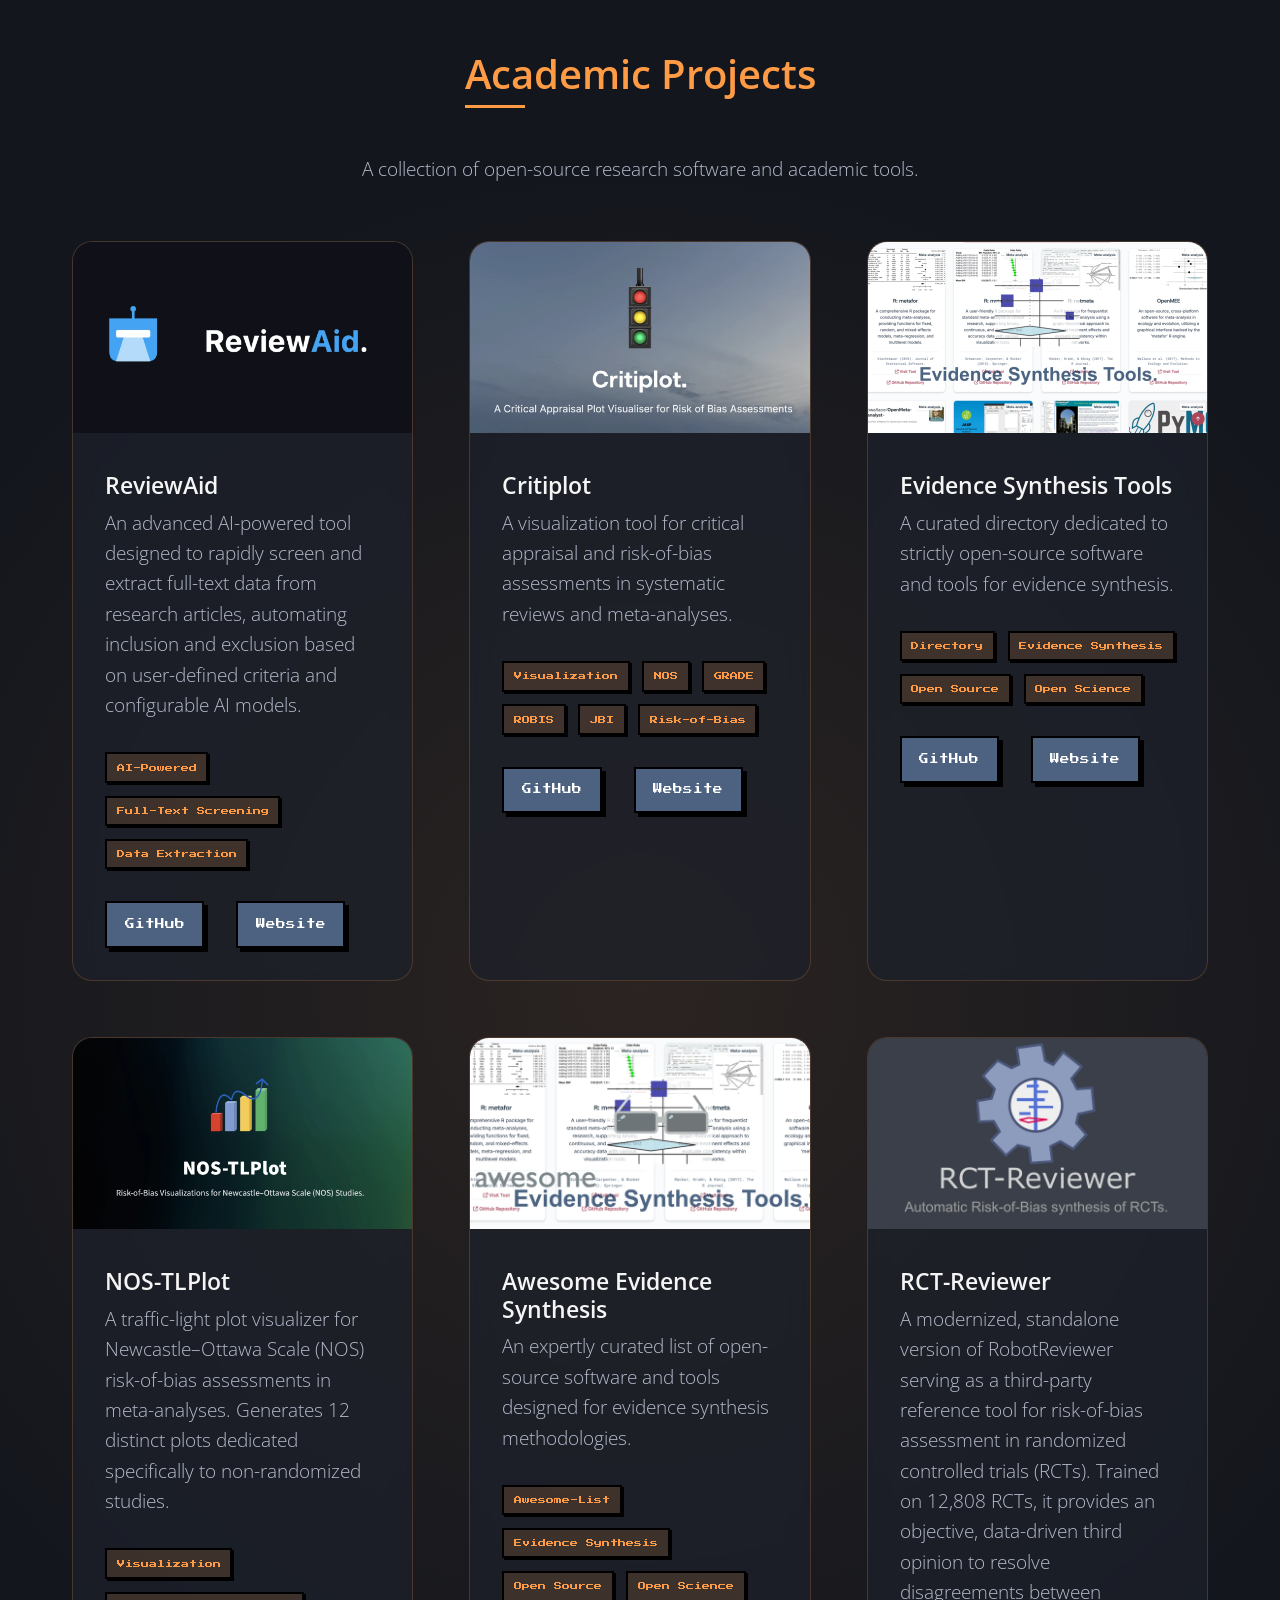
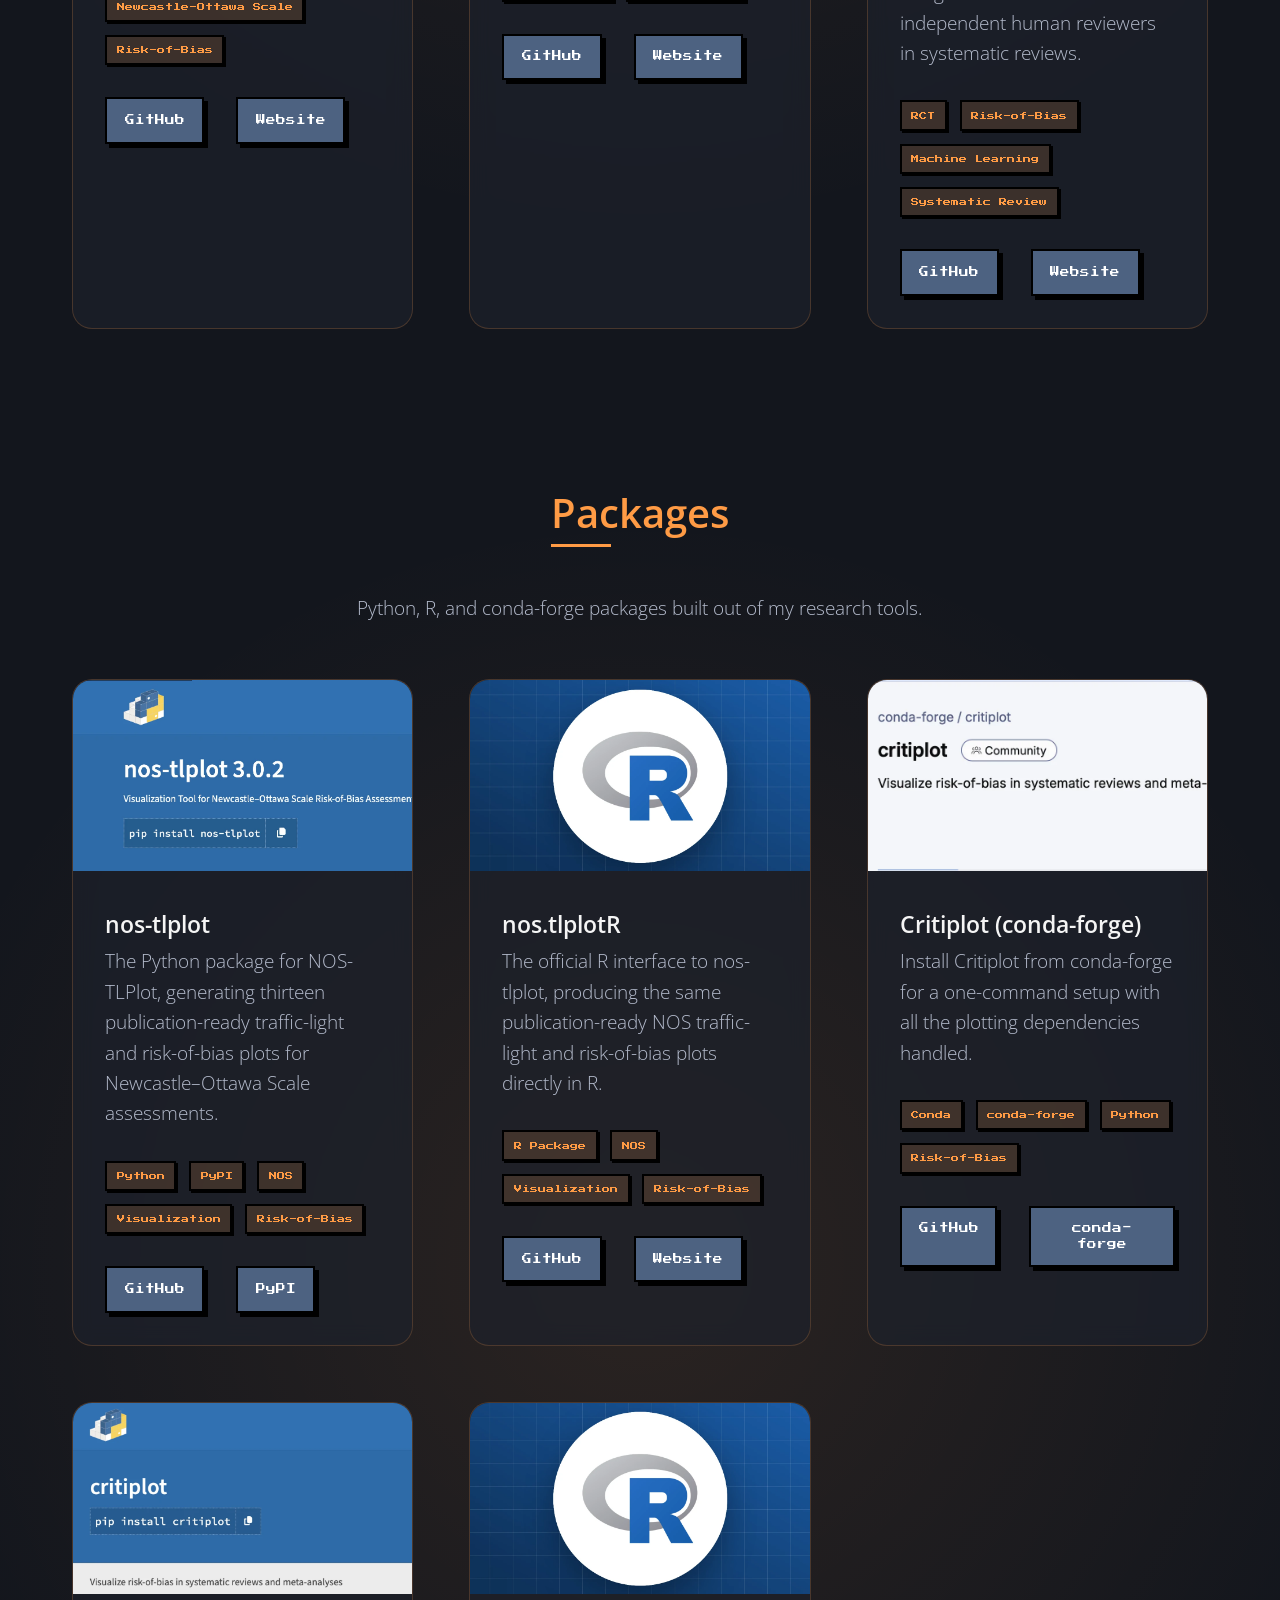
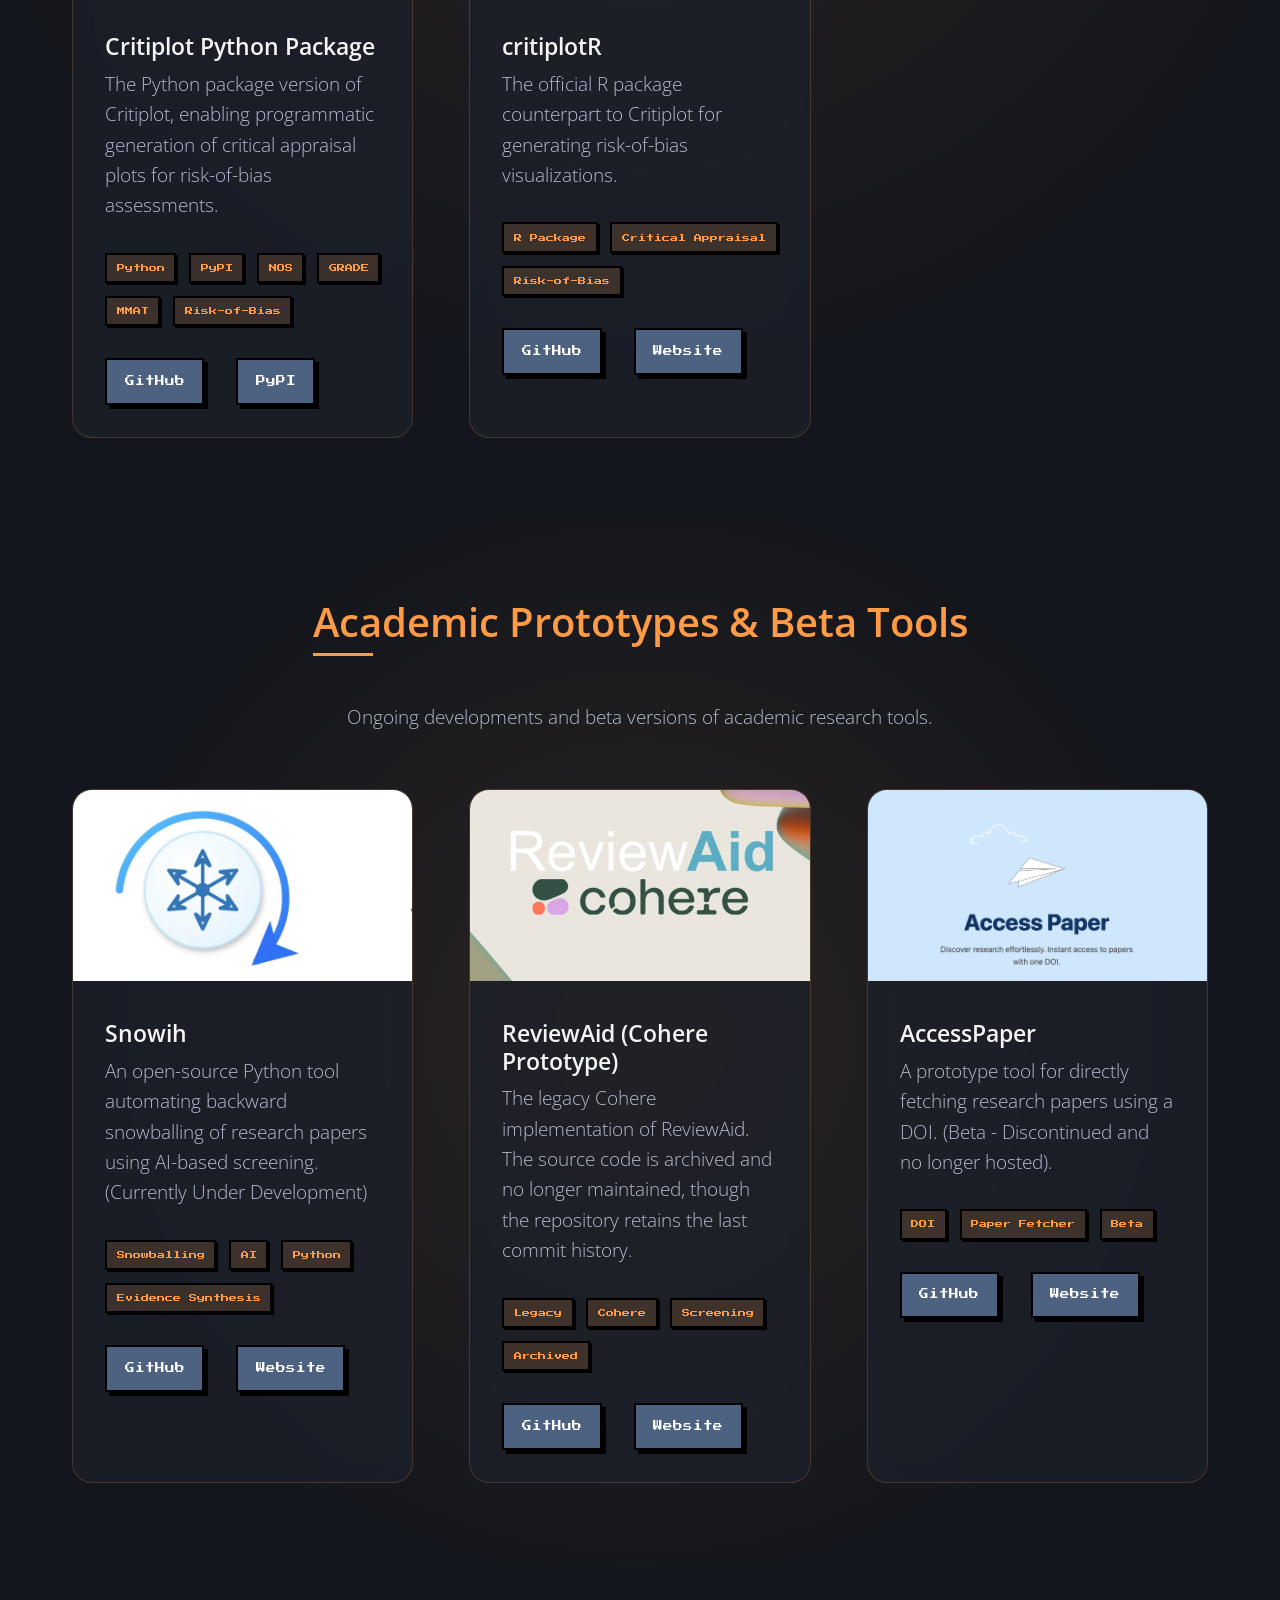
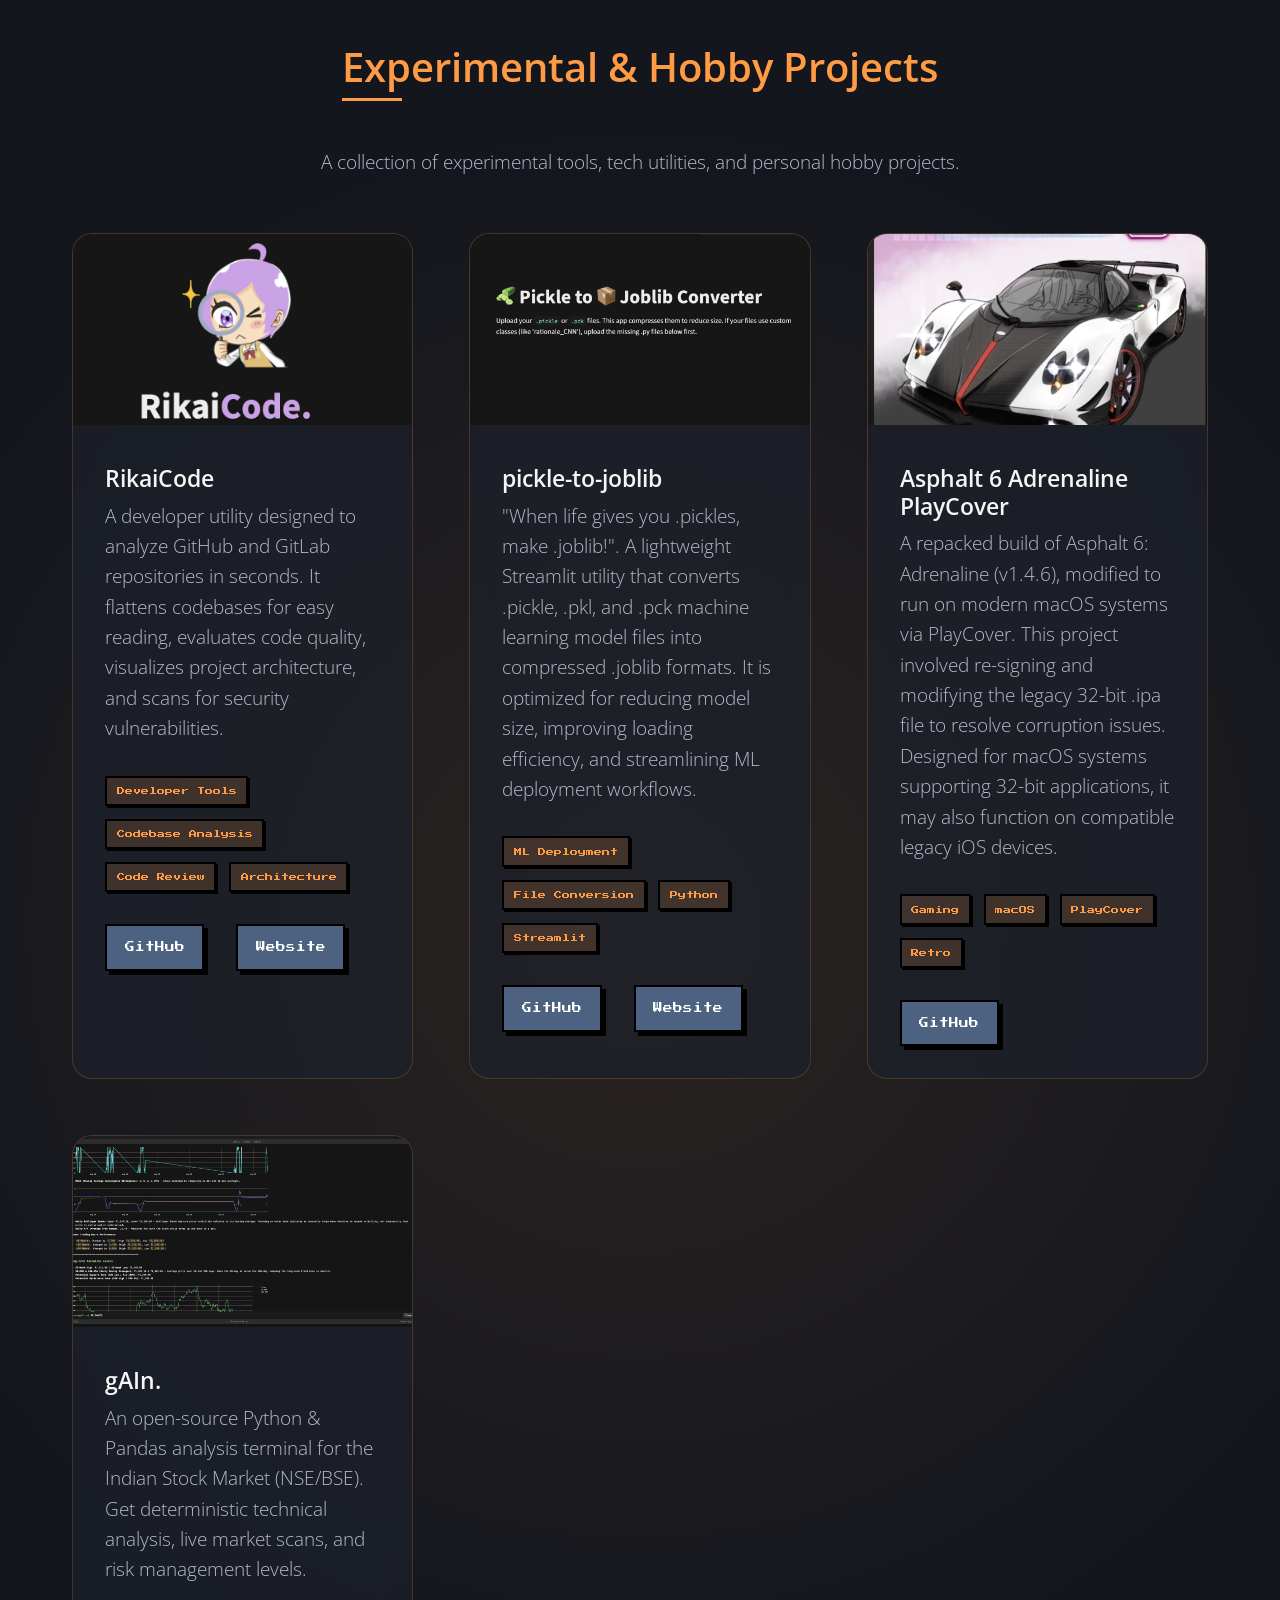
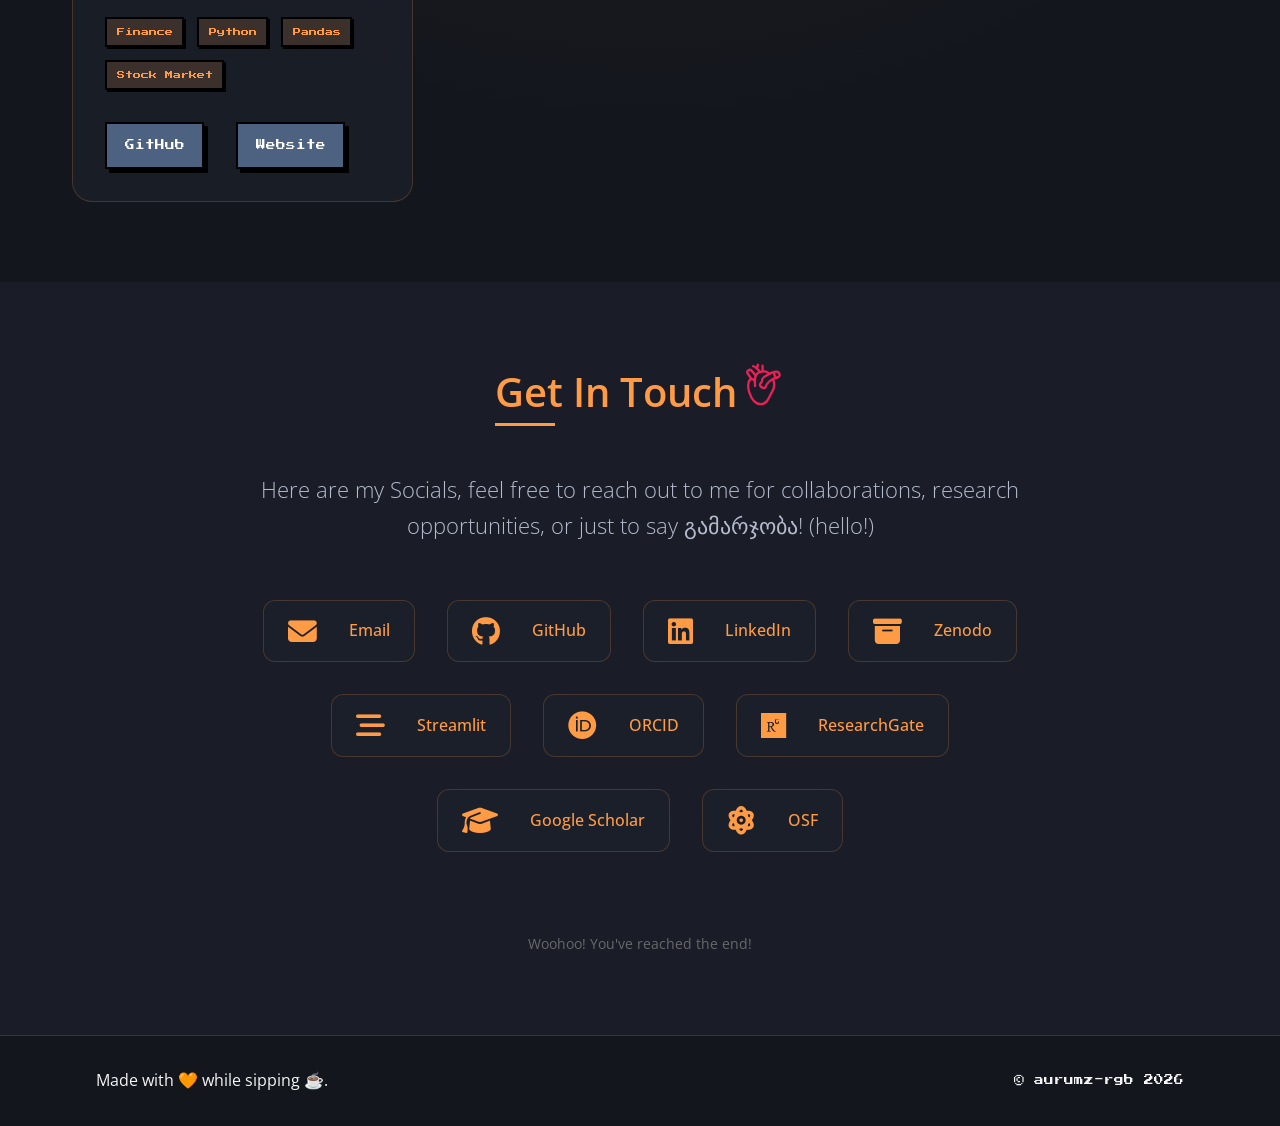
==== commit 4101253c: "pixel hero art for both modes, salmon icon variant, rocket and deer gifs in yang, white hero buttons" ====
--- a/index.html
+++ b/index.html
@@ -41,7 +41,6 @@
   <link rel="preload" href="https://fonts.googleapis.com/css2?family=Open+Sans:wght@300;400;500;600;700&display=swap"
     as="style">
   <link rel="preload" href="https://cdnjs.cloudflare.com/ajax/libs/font-awesome/6.5.0/css/all.min.css" as="style">
-  <link rel="preload" href="assets/banner1.webp" as="image">
   <link rel="preload" href="assets/logo-official.webp" as="image">
 
   <link href="https://fonts.googleapis.com/css2?family=Open+Sans:wght@300;400;500;600;700&display=swap"
@@ -87,7 +86,17 @@
       <div class="hero-content">
         <div class="hero-images-container" id="heroImages">
           <div class="hero-image-left">
-            <img src="assets/banner1.webp" alt="Hello I am Vihaan aka aurumz" loading="eager">
+            <div class="hero-intro">
+              <div class="hero-art">
+                <img class="hero-art-ying" src="assets/pixel/gold-pile.png" alt="" aria-hidden="true" loading="eager">
+                <img class="hero-art-yang" src="assets/pixel/gold-icons-salmon.png" alt="" aria-hidden="true" loading="eager">
+              </div>
+              <div class="hero-intro-text">
+                <span class="hero-intro-line">Hey there,</span>
+                <span class="hero-intro-line hero-intro-name">I'm <strong>Aurumz</strong></span>
+                <span class="hero-intro-line">aka <strong>Vihaan</strong></span>
+              </div>
+            </div>
           </div>
           <div class="hero-logo-right">
             <img class="logo-ying" src="assets/logo-official-transparent.webp" alt="Aurumz Logo" loading="eager">
--- a/styles.css
+++ b/styles.css
@@ -423,6 +423,7 @@
   line-height: 1.6;
   cursor: pointer;
   position: relative;
+  opacity: 0.86;
   transition: var(--transition);
 }
 
@@ -491,6 +492,8 @@
 
 .hero-image-left {
   width: 100%;
+  aspect-ratio: 4 / 1;
+  container-type: inline-size;
   border-radius: var(--border-radius-lg);
   overflow: hidden;
   box-shadow: none;
@@ -500,6 +503,69 @@
   width: 100%;
   height: auto;
   display: block;
+}
+
+.hero-intro {
+  position: relative;
+  height: 100%;
+  display: flex;
+  align-items: center;
+}
+
+.hero-art {
+  position: absolute;
+  left: 0.5cqw;
+  top: 50%;
+  transform: translateY(-50%);
+  width: 24cqw;
+  height: 18cqw;
+}
+
+.hero-art img {
+  position: absolute;
+  inset: 0;
+  width: 100%;
+  height: 100%;
+  object-fit: contain;
+  transition: opacity 0.6s cubic-bezier(0.4, 0, 0.2, 1);
+}
+
+.hero-art .hero-art-yang {
+  opacity: 0;
+}
+
+:root[data-mode="yang"] .hero-art .hero-art-ying {
+  opacity: 0;
+}
+
+:root[data-mode="yang"] .hero-art .hero-art-yang {
+  opacity: 1;
+}
+
+.hero-intro-text {
+  padding-left: 29cqw;
+  text-align: left;
+}
+
+.hero-intro-line {
+  display: block;
+  color: var(--text-primary);
+  font-size: 4cqw;
+  font-weight: 400;
+  line-height: 1.15;
+}
+
+.hero-intro-line.hero-intro-name {
+  font-size: 5.8cqw;
+  margin: -0.1cqw 0 0;
+}
+
+.hero-intro-line:last-child {
+  font-size: 4.3cqw;
+}
+
+.hero-intro-line strong {
+  font-weight: 700;
 }
 
 .hero-logo-right {
@@ -520,6 +586,10 @@
   transition: opacity 0.6s cubic-bezier(0.4, 0, 0.2, 1);
 }
 
+.hero-logo-right .logo-ying {
+  transform: scale(1.1);
+}
+
 .hero-logo-right .logo-yang {
   position: absolute;
   top: 0;
@@ -543,6 +613,36 @@
 
 .hero-buttons .btn {
   padding: 1rem 1.5rem;
+  opacity: 0.86;
+}
+
+.hero-buttons .btn {
+  background-color: #fff;
+  color: #0d0d0e;
+  border-color: #fff;
+  box-shadow: 4px 4px 0px rgba(255, 255, 255, 0.45);
+}
+
+.hero-buttons .btn:hover {
+  background-color: #e9e9e9;
+  color: #0d0d0e;
+  border-color: #fff;
+  box-shadow: 2px 2px 0px rgba(255, 255, 255, 0.45);
+  transform: translate(2px, 2px);
+}
+
+.hero-buttons .btn-outline {
+  background-color: transparent;
+  border-color: #fff;
+  color: #fff;
+}
+
+.hero-buttons .btn-outline:hover {
+  background-color: #fff;
+  border-color: #fff;
+  color: #0d0d0e;
+  transform: translate(2px, 2px);
+  box-shadow: 2px 2px 0px rgba(255, 255, 255, 0.45);
 }
 
 .car-container {
@@ -570,6 +670,28 @@
   z-index: 10;
   opacity: 0;
   pointer-events: none;
+}
+
+:root[data-mode="yang"] .plane-gif {
+  width: clamp(70px, 12vw, 145px);
+}
+
+:root[data-mode="yang"] .car-container {
+  bottom: calc(var(--car-width) * -0.2);
+}
+
+:root[data-mode="yang"] .car-gif {
+  width: 66%;
+}
+
+@keyframes deerHop {
+  0%, 100% {
+    transform: translateY(0) rotate(0deg);
+  }
+
+  50% {
+    transform: translateY(-10px) rotate(-2.5deg);
+  }
 }
 
 .about {
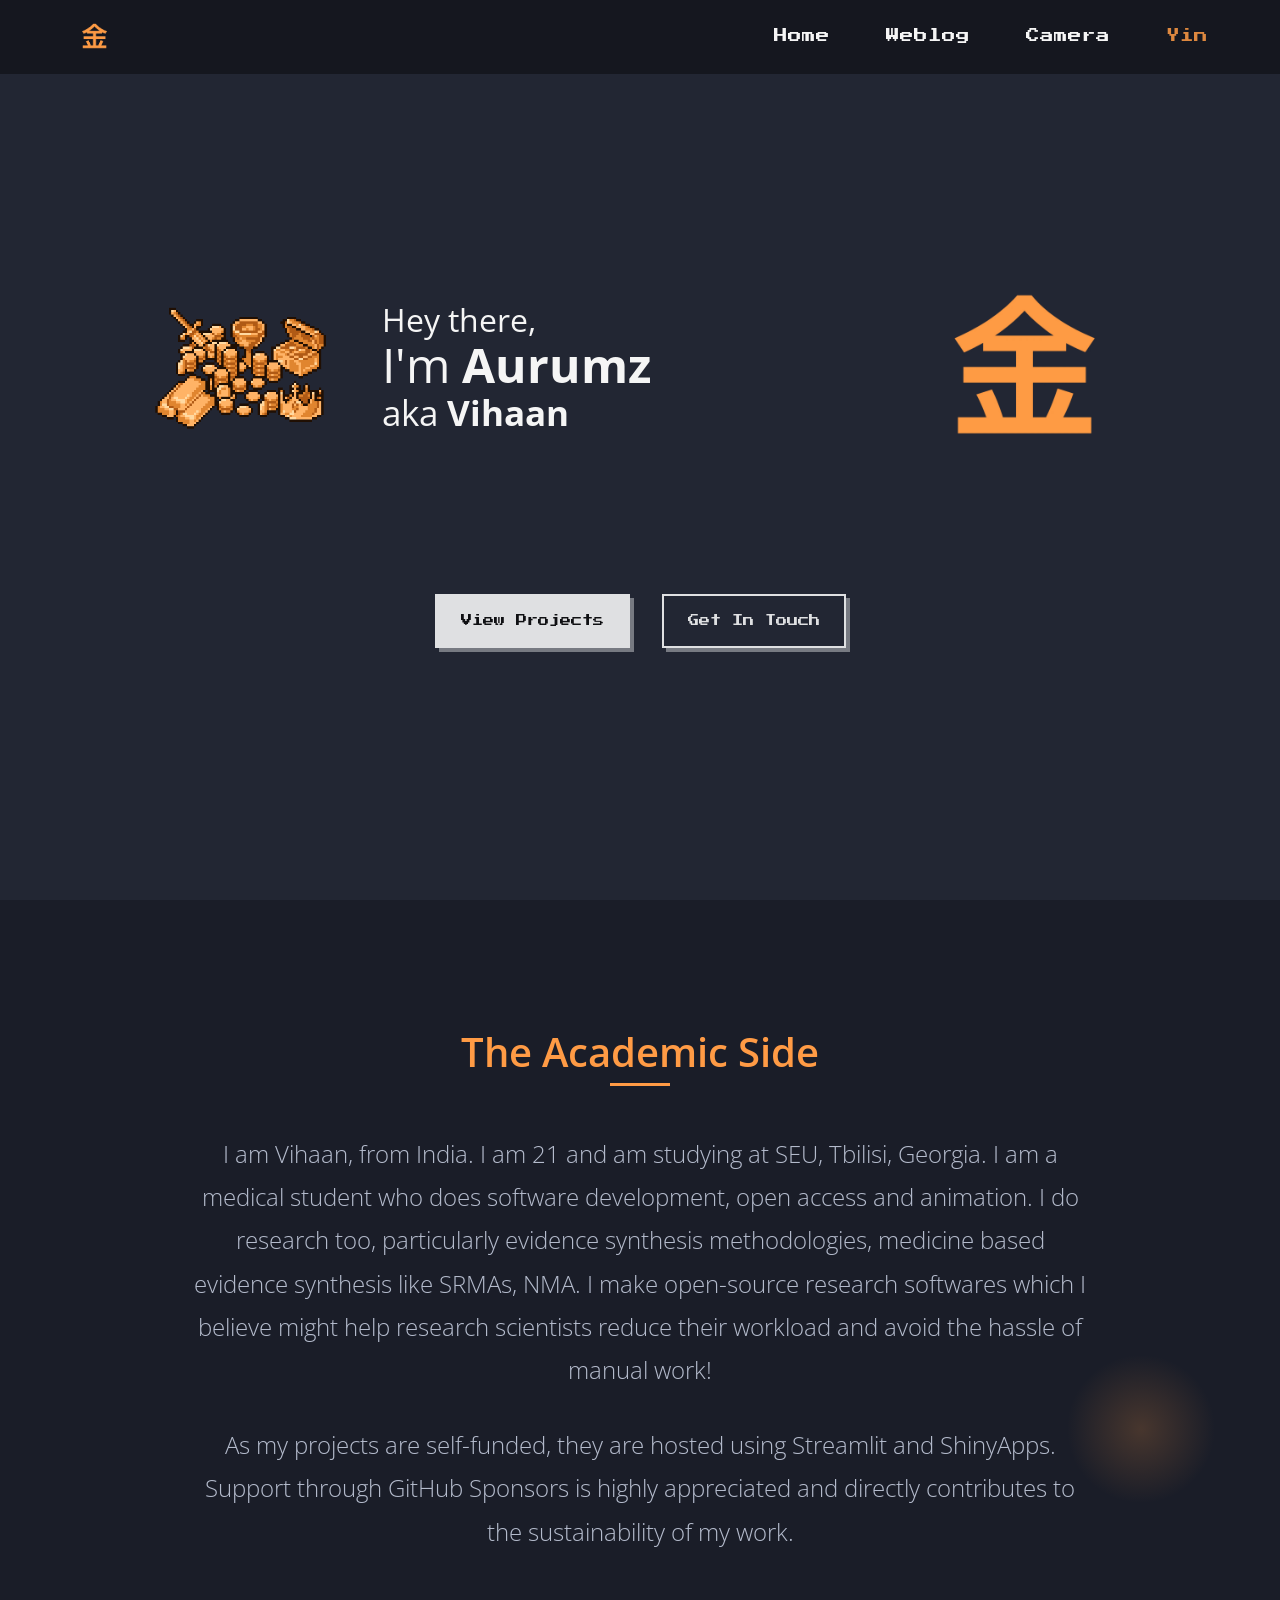
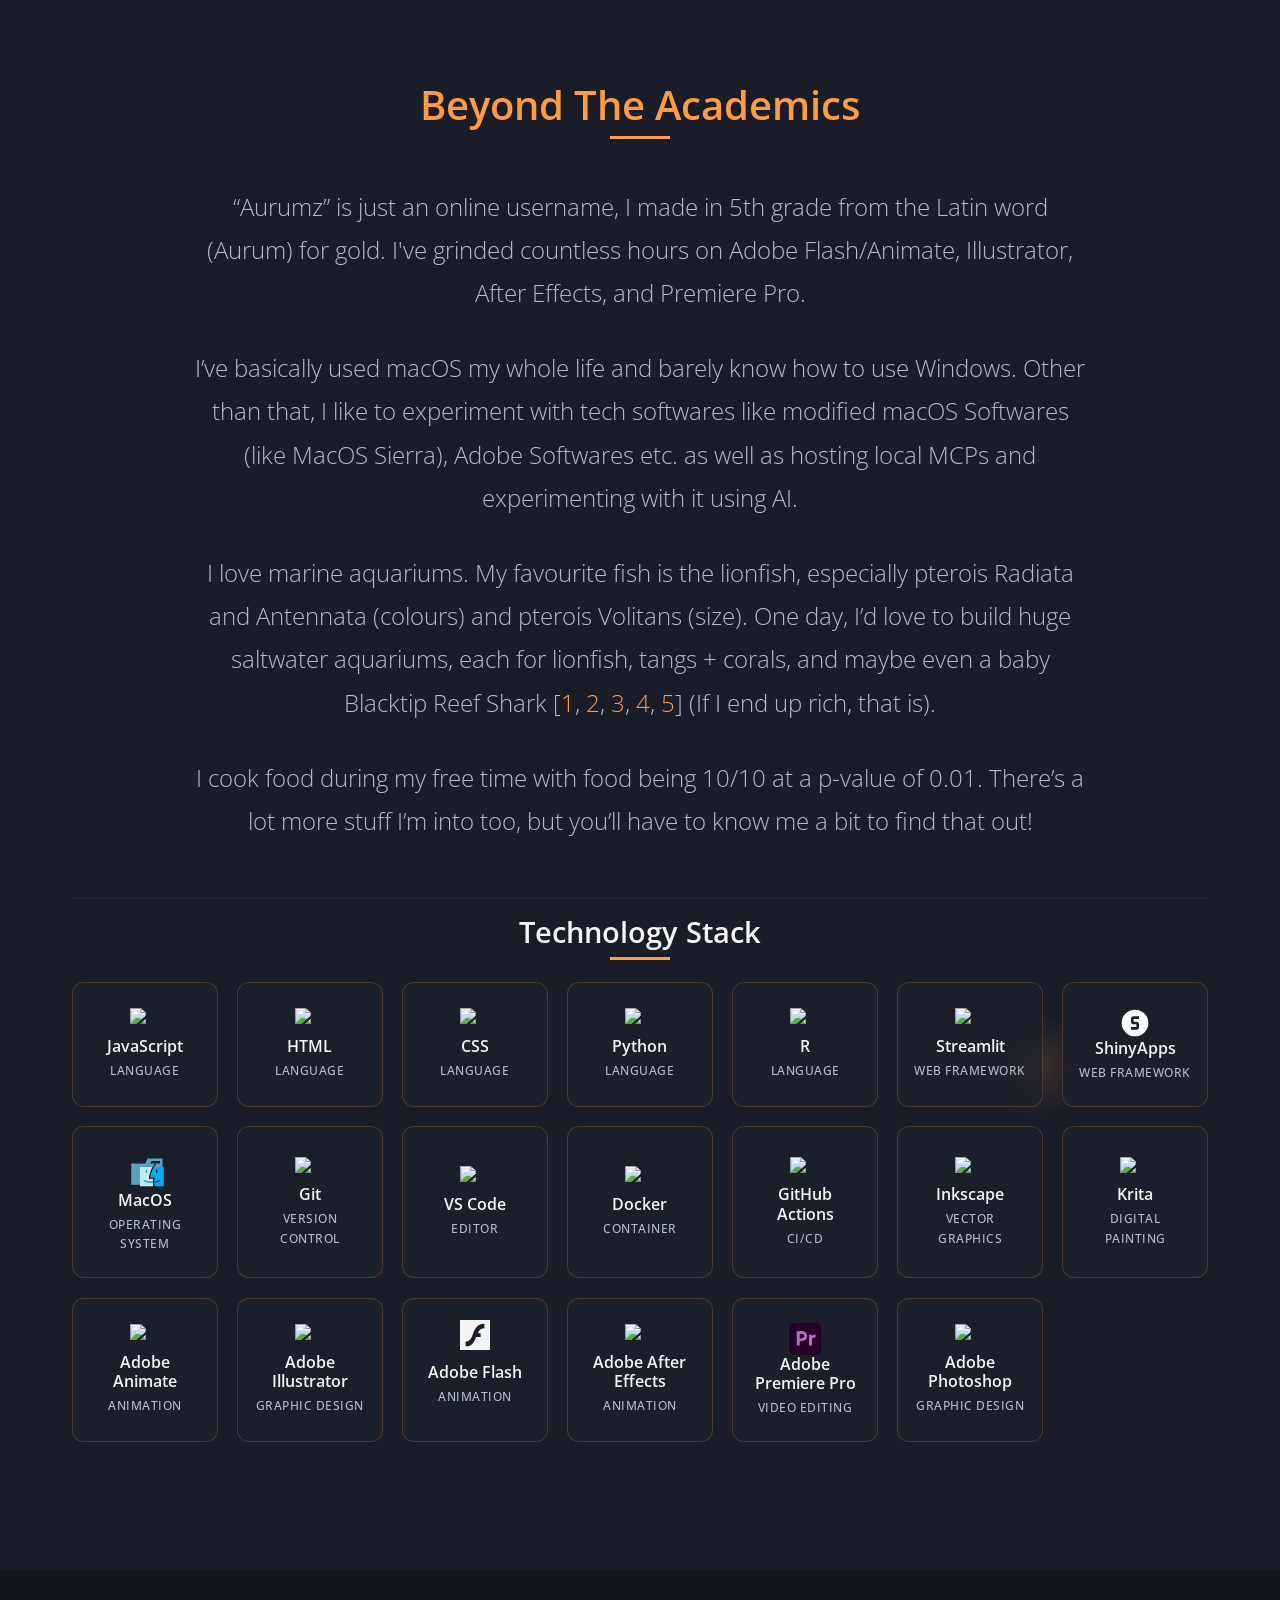
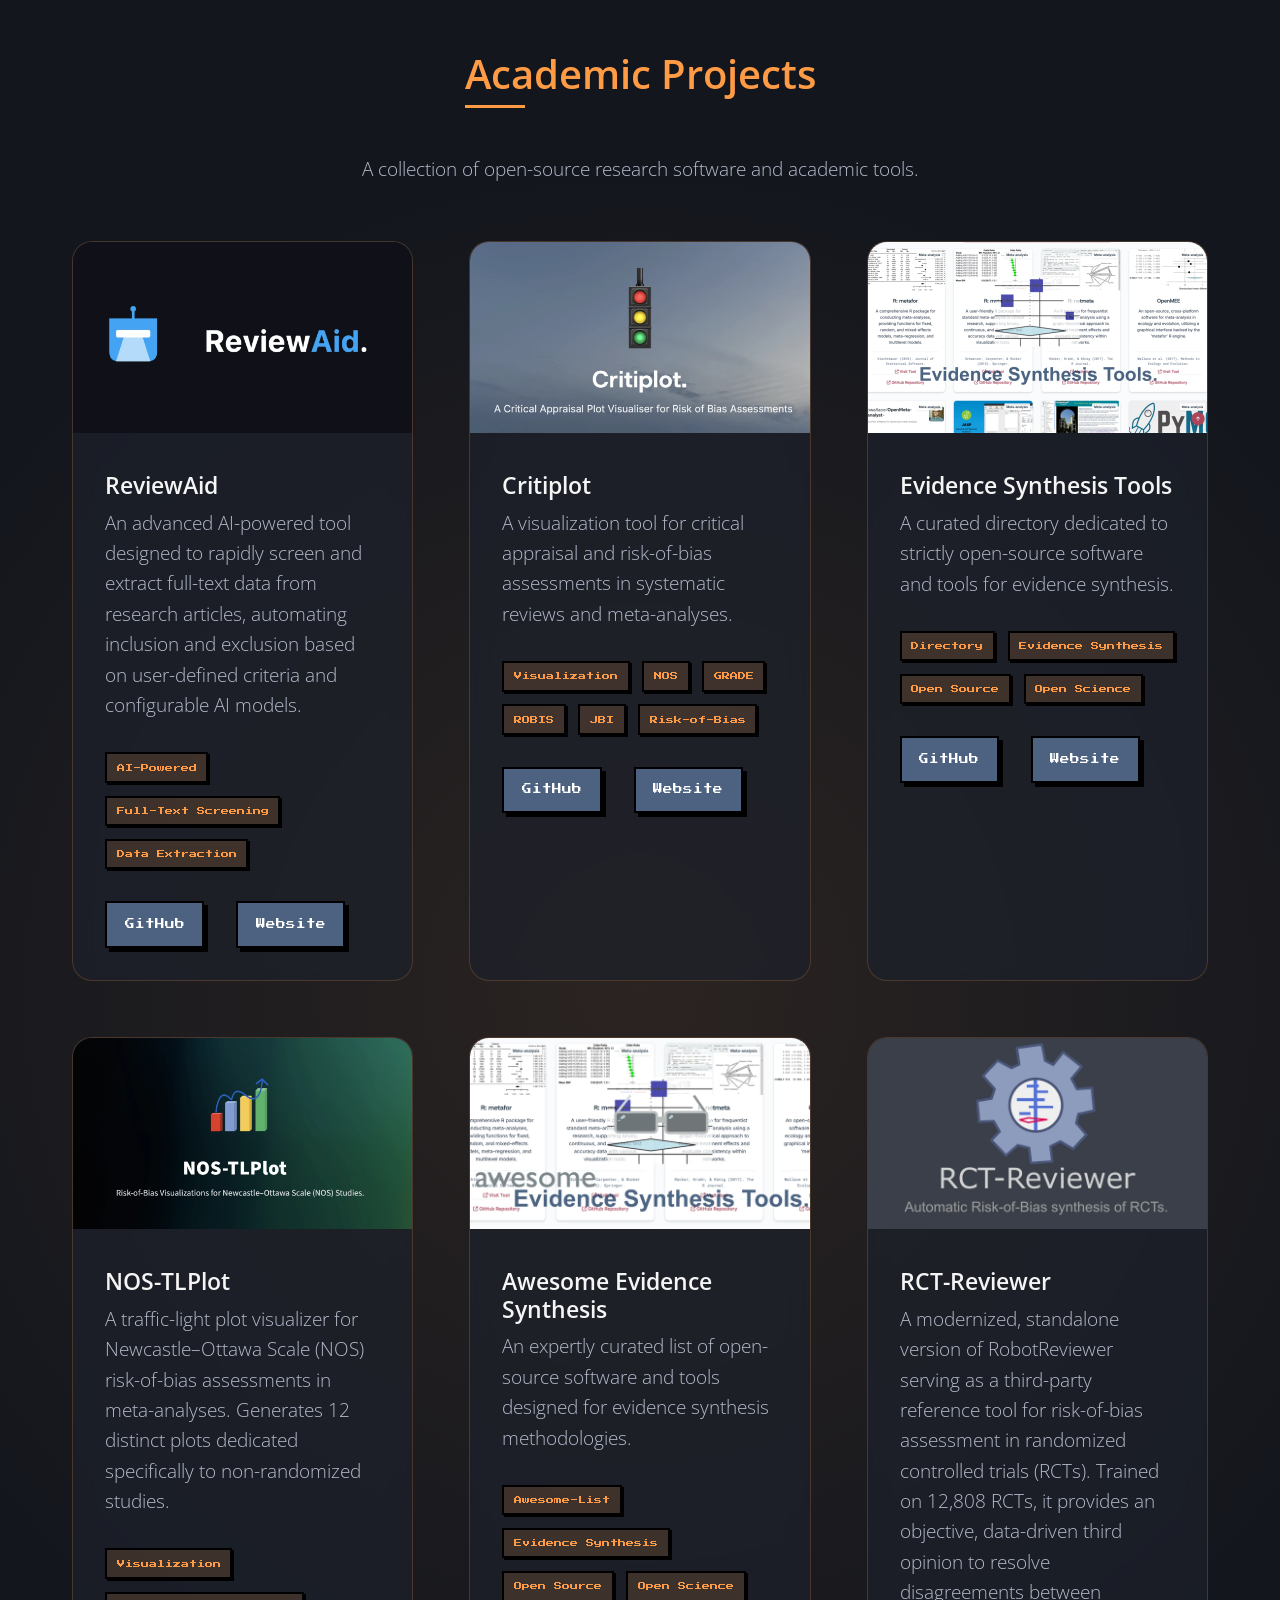
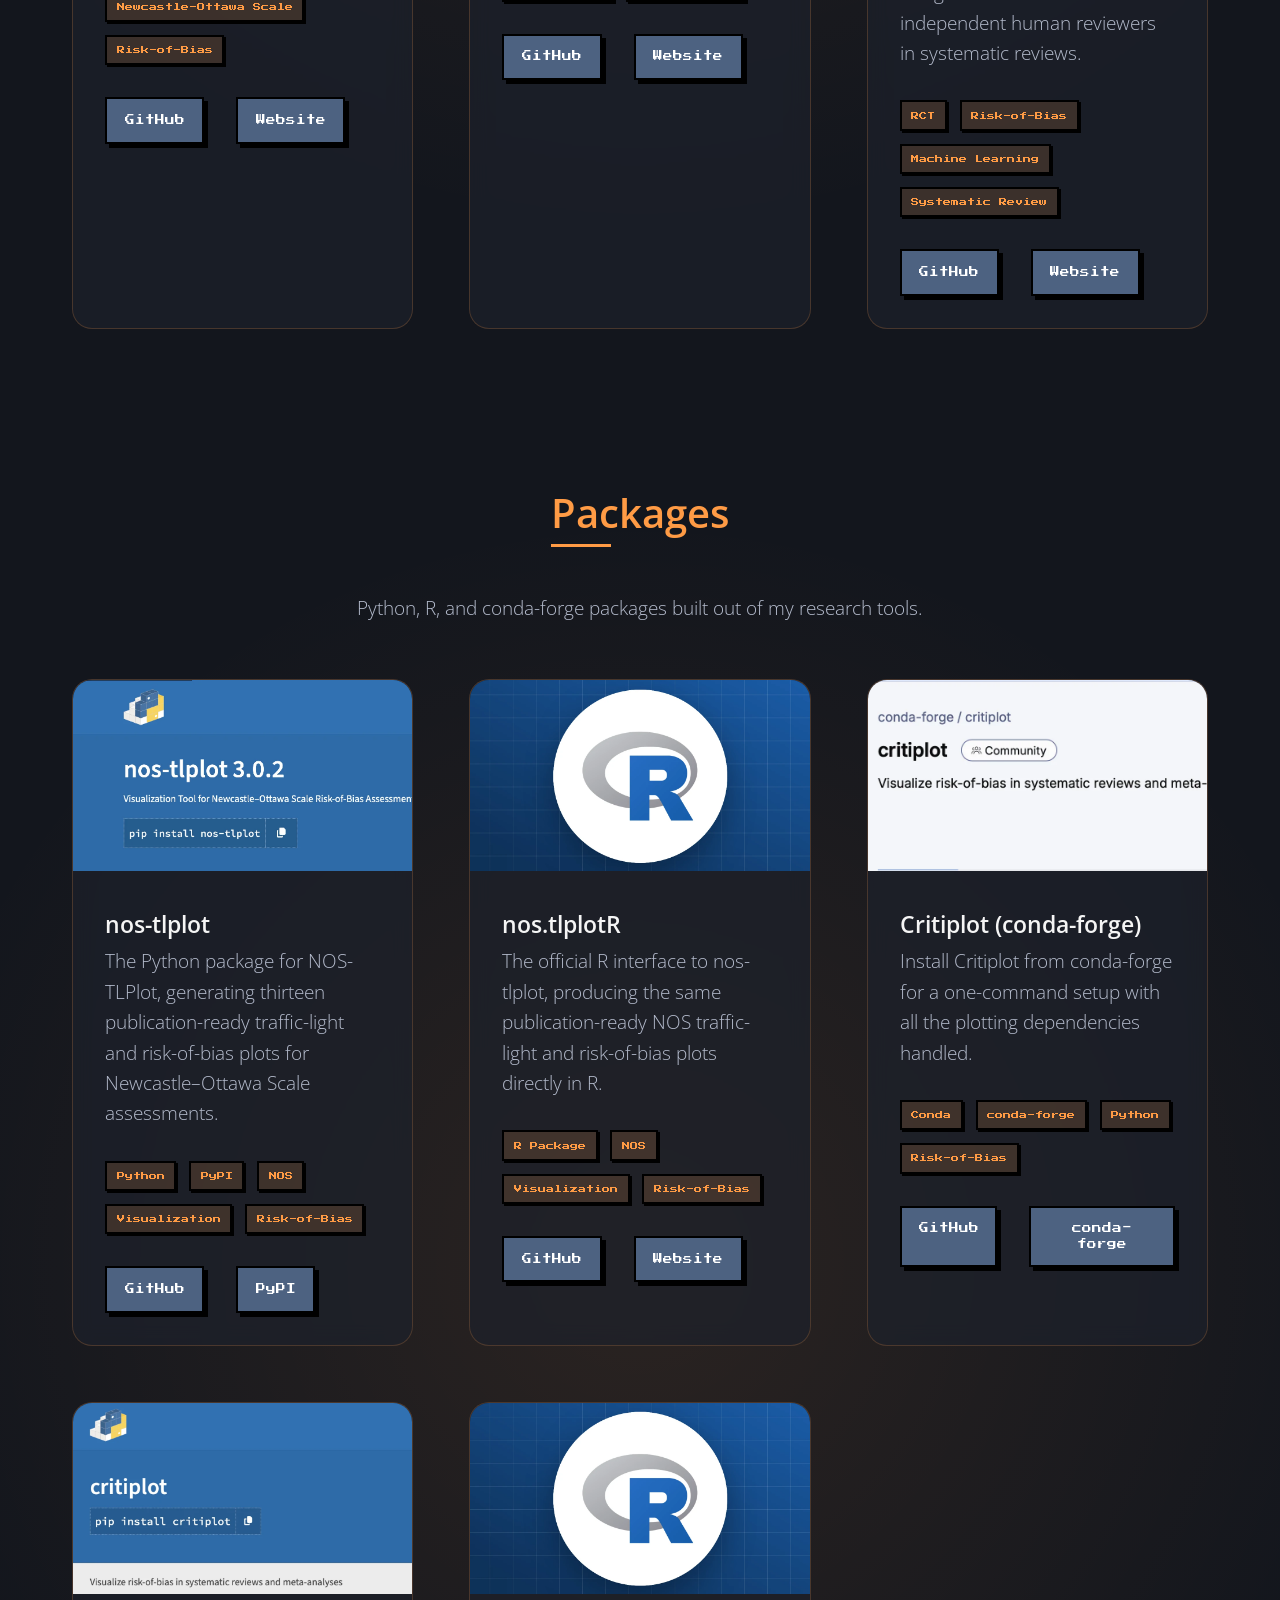
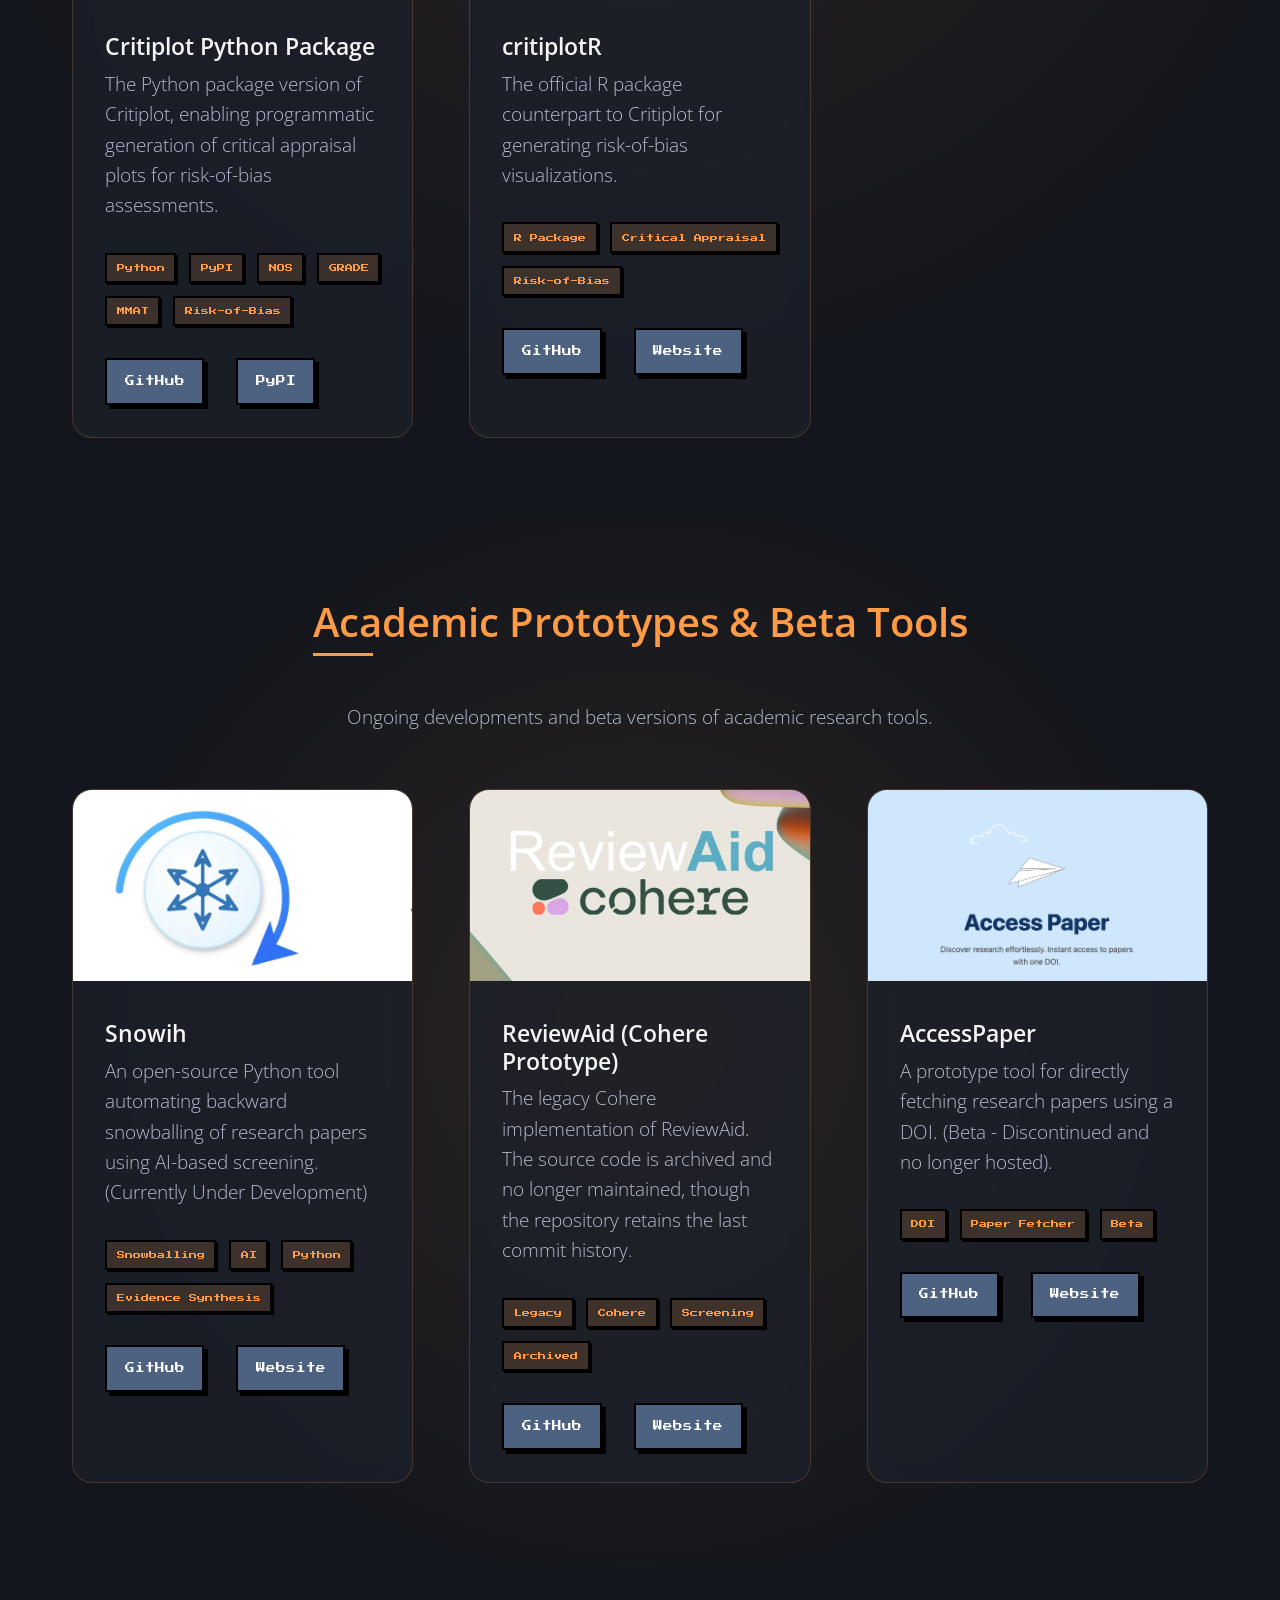
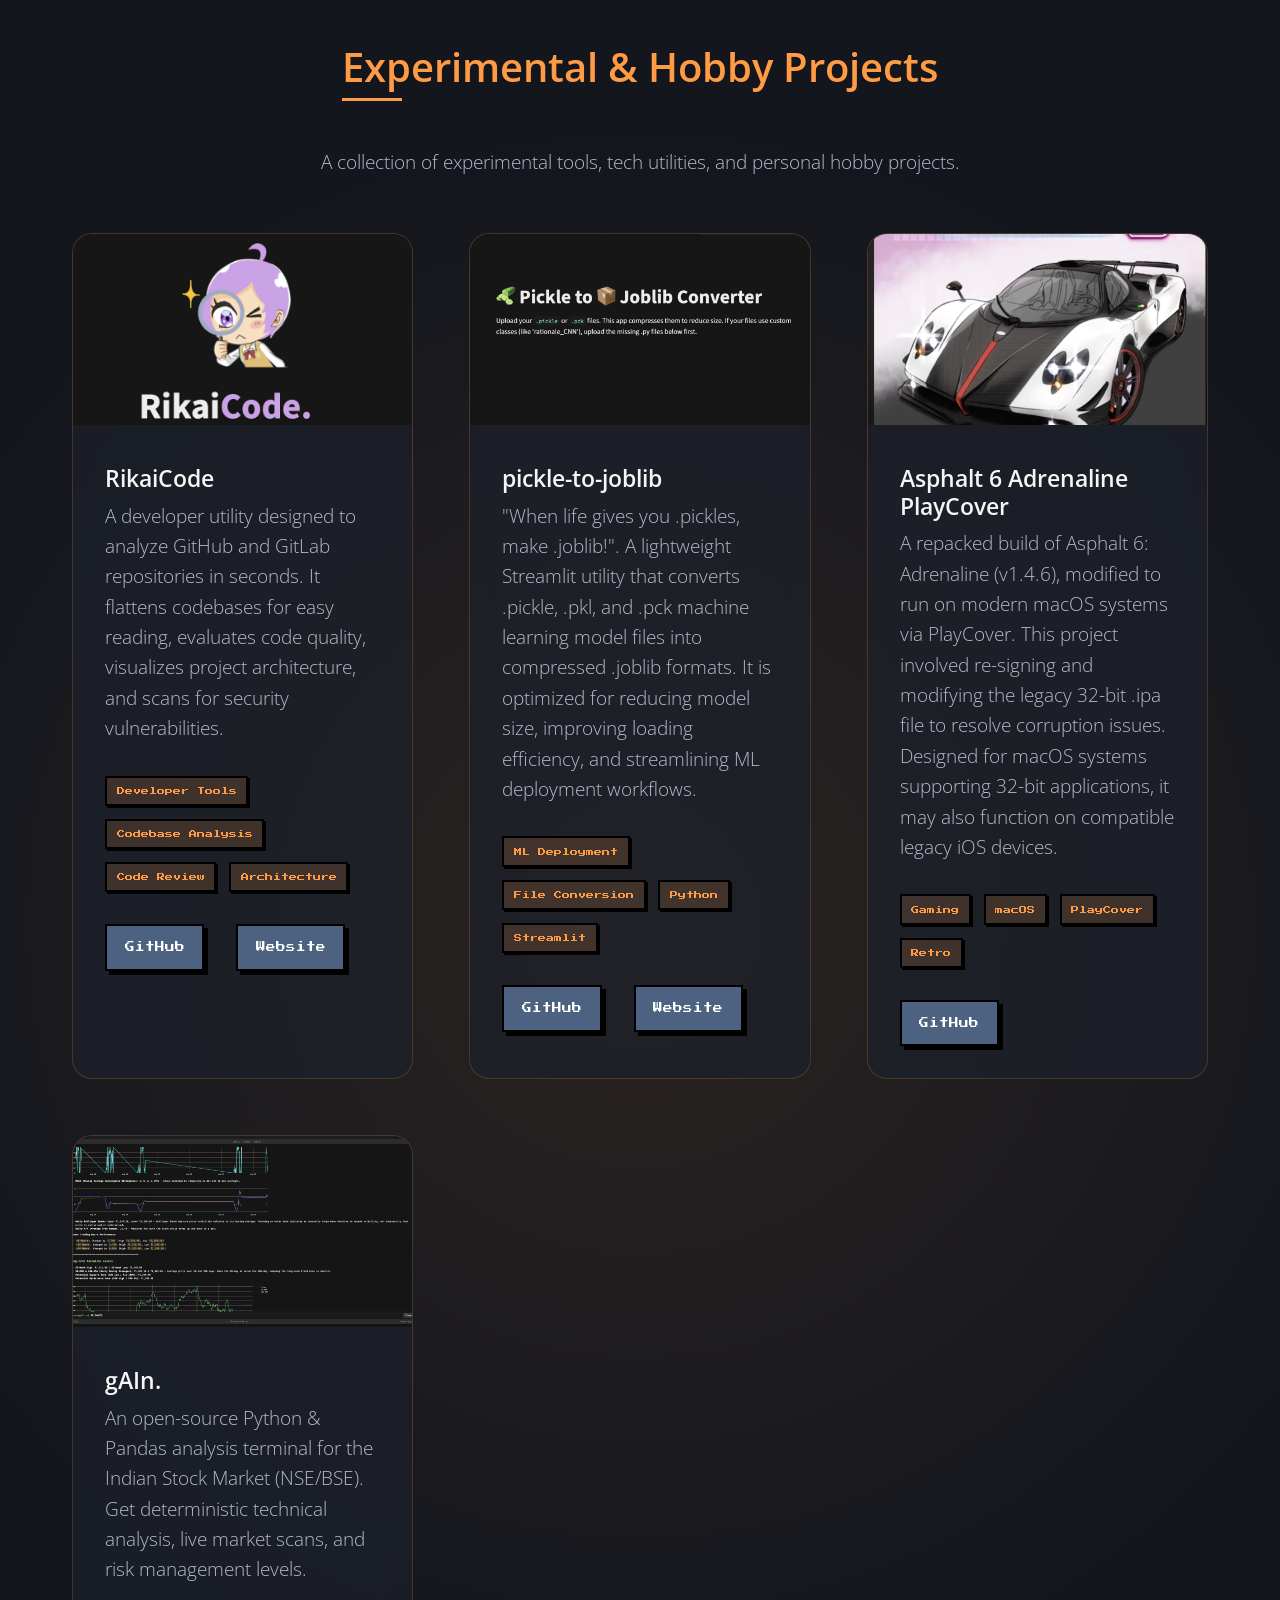
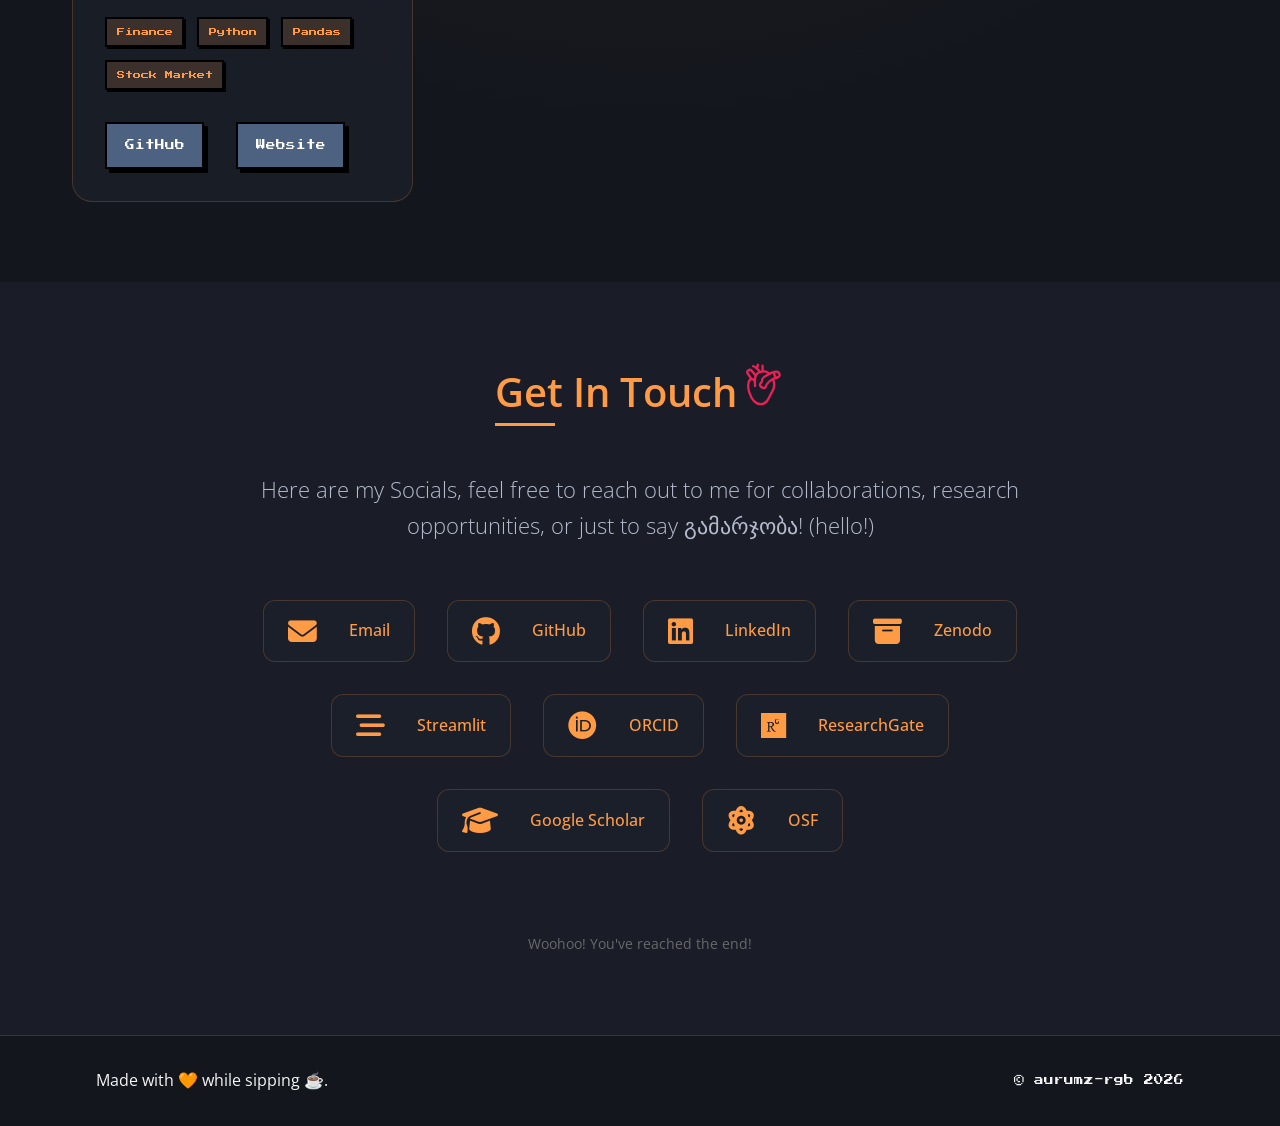
==== commit b1f9ede6: "stacked mobile hero, hero sizes tuned on all dimensions, bigger rocket on mobile, salmon icons bigge" ====
--- a/index.html
+++ b/index.html
@@ -63,7 +63,7 @@
     <div class="container">
       <nav>
         <a href="index.html" class="logo">
-         <img class="logo-ying" src="assets/logo-official1.webp" alt="Aurumz Logo">
+         <img class="logo-yin" src="assets/logo-official1.webp" alt="Aurumz Logo">
          <img class="logo-yang" src="assets/logo-yang-header.webp" alt="" aria-hidden="true">
         </a>
         <div class="nav-right">
@@ -72,7 +72,7 @@
             <a href="blog.html">Weblog</a>
             <a href="camera.html">Camera</a>
           </div>
-          <button class="mode-btn" id="modeToggle" type="button">Ying</button>
+          <button class="mode-btn" id="modeToggle" type="button">Yin</button>
         </div>
         <button class="mobile-menu-btn" id="mobileMenuBtn">
           <i class="fas fa-bars"></i>
@@ -88,7 +88,7 @@
           <div class="hero-image-left">
             <div class="hero-intro">
               <div class="hero-art">
-                <img class="hero-art-ying" src="assets/pixel/gold-pile.png" alt="" aria-hidden="true" loading="eager">
+                <img class="hero-art-yin" src="assets/pixel/gold-pile.png" alt="" aria-hidden="true" loading="eager">
                 <img class="hero-art-yang" src="assets/pixel/gold-icons-salmon.png" alt="" aria-hidden="true" loading="eager">
               </div>
               <div class="hero-intro-text">
@@ -99,7 +99,7 @@
             </div>
           </div>
           <div class="hero-logo-right">
-            <img class="logo-ying" src="assets/logo-official-transparent.webp" alt="Aurumz Logo" loading="eager">
+            <img class="logo-yin" src="assets/logo-official-transparent.webp" alt="Aurumz Logo" loading="eager">
             <img class="logo-yang" src="assets/logo-yang.webp" alt="" aria-hidden="true" loading="eager">
           </div>
         </div>
--- a/styles.css
+++ b/styles.css
@@ -362,7 +362,7 @@
   opacity: 0;
 }
 
-:root[data-mode="yang"] .logo .logo-ying {
+:root[data-mode="yang"] .logo .logo-yin {
   opacity: 0;
 }
 
@@ -517,8 +517,8 @@
   left: 0.5cqw;
   top: 50%;
   transform: translateY(-50%);
-  width: 24cqw;
-  height: 18cqw;
+  width: 26cqw;
+  height: 19.5cqw;
 }
 
 .hero-art img {
@@ -534,7 +534,7 @@
   opacity: 0;
 }
 
-:root[data-mode="yang"] .hero-art .hero-art-ying {
+:root[data-mode="yang"] .hero-art .hero-art-yin {
   opacity: 0;
 }
 
@@ -542,26 +542,31 @@
   opacity: 1;
 }
 
+:root[data-mode="yang"] .hero-art {
+  width: 27.5cqw;
+  height: 20.5cqw;
+}
+
 .hero-intro-text {
-  padding-left: 29cqw;
+  padding-left: 31.5cqw;
   text-align: left;
 }
 
 .hero-intro-line {
   display: block;
   color: var(--text-primary);
-  font-size: 4cqw;
+  font-size: 4.2cqw;
   font-weight: 400;
   line-height: 1.15;
 }
 
 .hero-intro-line.hero-intro-name {
-  font-size: 5.8cqw;
+  font-size: 6.2cqw;
   margin: -0.1cqw 0 0;
 }
 
 .hero-intro-line:last-child {
-  font-size: 4.3cqw;
+  font-size: 4.6cqw;
 }
 
 .hero-intro-line strong {
@@ -586,7 +591,7 @@
   transition: opacity 0.6s cubic-bezier(0.4, 0, 0.2, 1);
 }
 
-.hero-logo-right .logo-ying {
+.hero-logo-right .logo-yin {
   transform: scale(1.1);
 }
 
@@ -597,7 +602,7 @@
   opacity: 0;
 }
 
-:root[data-mode="yang"] .hero-logo-right .logo-ying {
+:root[data-mode="yang"] .hero-logo-right .logo-yin {
   opacity: 0;
 }
 
@@ -673,7 +678,7 @@
 }
 
 :root[data-mode="yang"] .plane-gif {
-  width: clamp(70px, 12vw, 145px);
+  width: clamp(80px, 15vw, 158px);
 }
 
 :root[data-mode="yang"] .car-container {
@@ -885,7 +890,6 @@
 }
 
 .project-card:hover {
-  transform: translateY(-15px);
   box-shadow: 0 20px 40px rgba(0, 0, 0, 0.4);
   border-color: var(--border-color);
 }
@@ -1430,6 +1434,10 @@
     width: clamp(600px, 90vw, 950px);
   }
 
+  :root[data-mode="yang"] .plane-gif {
+    width: clamp(150px, 22.7vw, 240px);
+  }
+
   @keyframes carRace {
     0% {
       left: -150px;
@@ -1560,10 +1568,49 @@
   }
 
   .hero-image-left {
-    width: 180%;
-    max-width: 700px;
+    width: 100%;
+    max-width: 600px;
     margin: 0 auto;
-    transform: translateX(-4%);
+    transform: none;
+    aspect-ratio: auto;
+  }
+
+  .hero-intro {
+    height: auto;
+    flex-direction: column;
+    align-items: center;
+  }
+
+  .hero-art {
+    position: relative;
+    left: 0;
+    top: 0;
+    transform: none;
+    width: 32cqw;
+    height: 24cqw;
+    margin-bottom: 1.2rem;
+  }
+
+  :root[data-mode="yang"] .hero-art {
+    width: 33.5cqw;
+    height: 25cqw;
+  }
+
+  .hero-intro-text {
+    padding-left: 0;
+    text-align: center;
+  }
+
+  .hero-intro-line {
+    font-size: 6.5cqw;
+  }
+
+  .hero-intro-line.hero-intro-name {
+    font-size: 9.5cqw;
+  }
+
+  .hero-intro-line:last-child {
+    font-size: 7.5cqw;
   }
 
   .hero-logo-right {
@@ -1604,6 +1651,10 @@
     top: 20%;
     left: -650px;
     width: clamp(500px, 95vw, 850px);
+  }
+
+  :root[data-mode="yang"] .plane-gif {
+    width: clamp(145px, 27vw, 240px);
   }
 
   @keyframes carRace {
@@ -1668,10 +1719,10 @@
   }
 
   .hero-image-left {
-    width: 200%;
+    width: 100%;
     max-width: 500px;
     margin: 0 auto;
-    transform: translateX(-5%);
+    transform: none;
   }
 
   .hero-logo-right {
@@ -1717,6 +1768,10 @@
     top: 15%;
     left: -550px;
     width: clamp(450px, 100vw, 750px);
+  }
+
+  :root[data-mode="yang"] .plane-gif {
+    width: clamp(132px, 28vw, 210px);
   }
 
   .contact-heading {
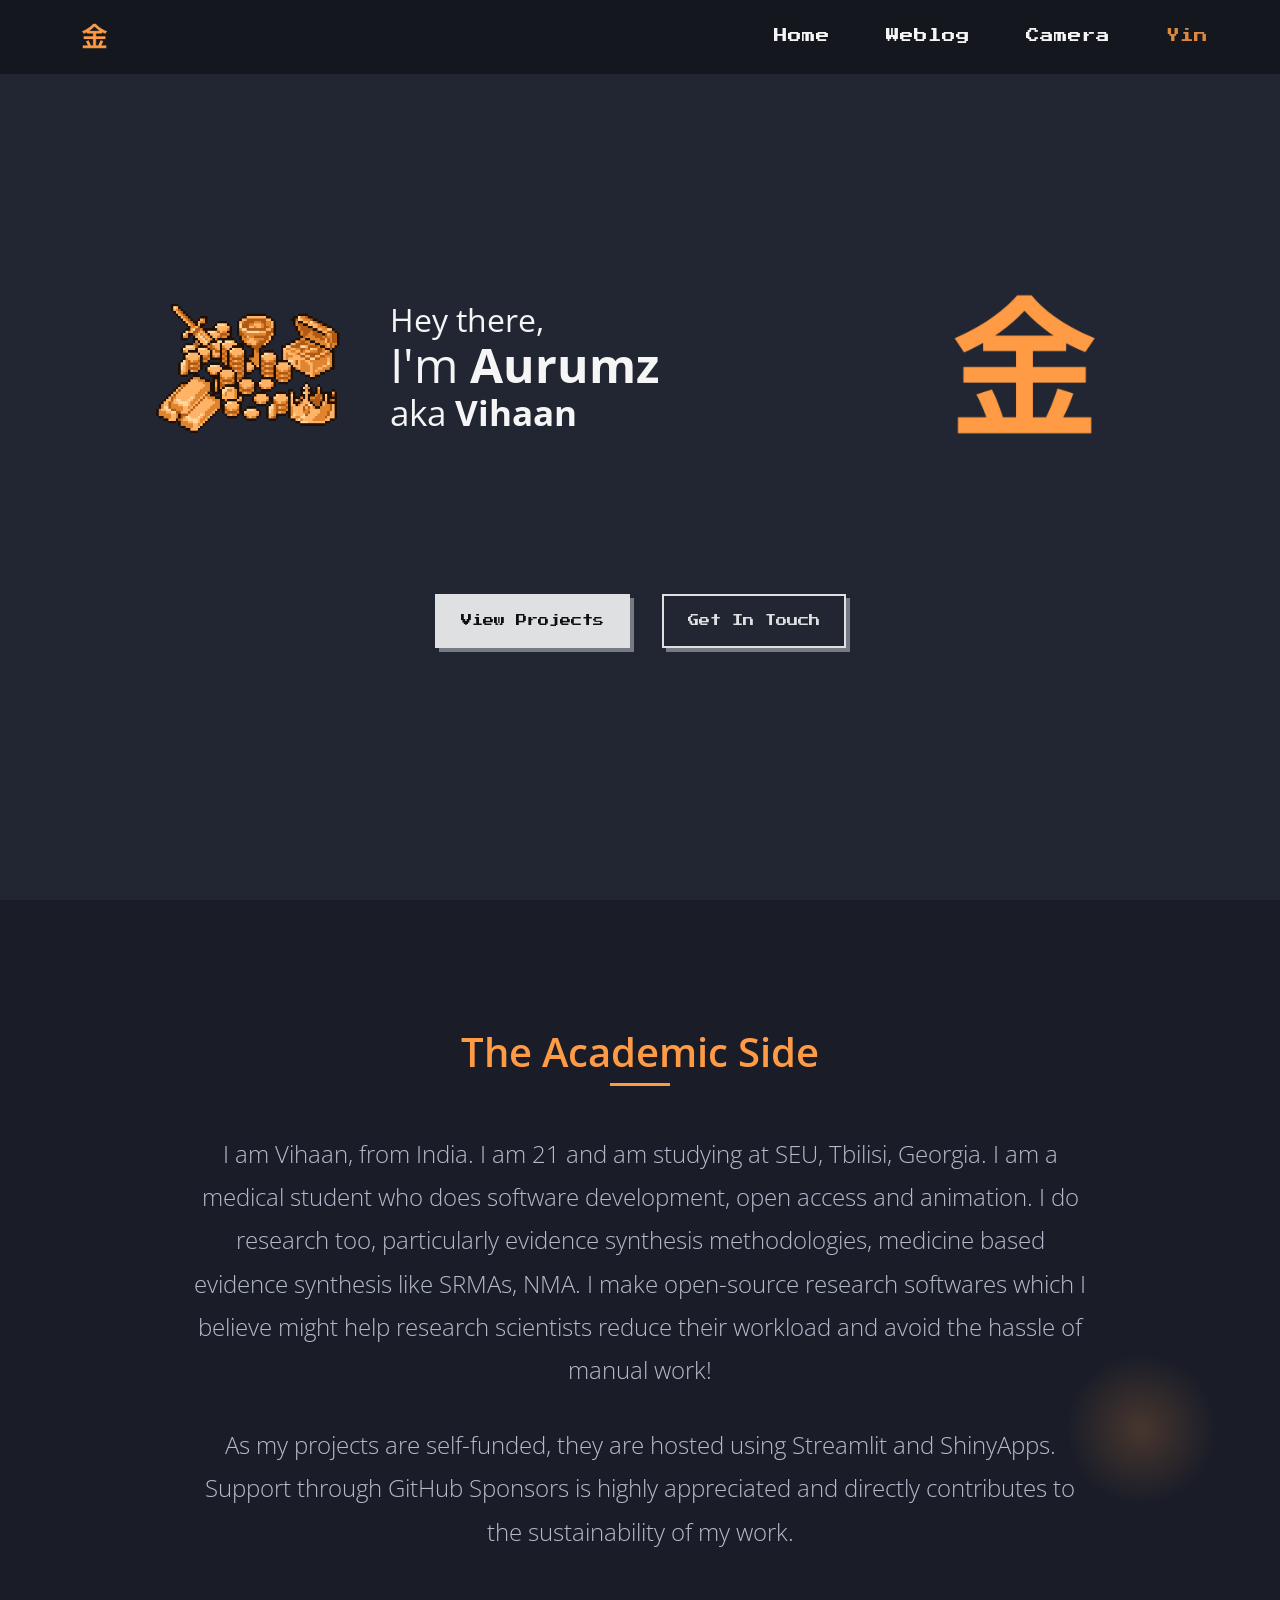
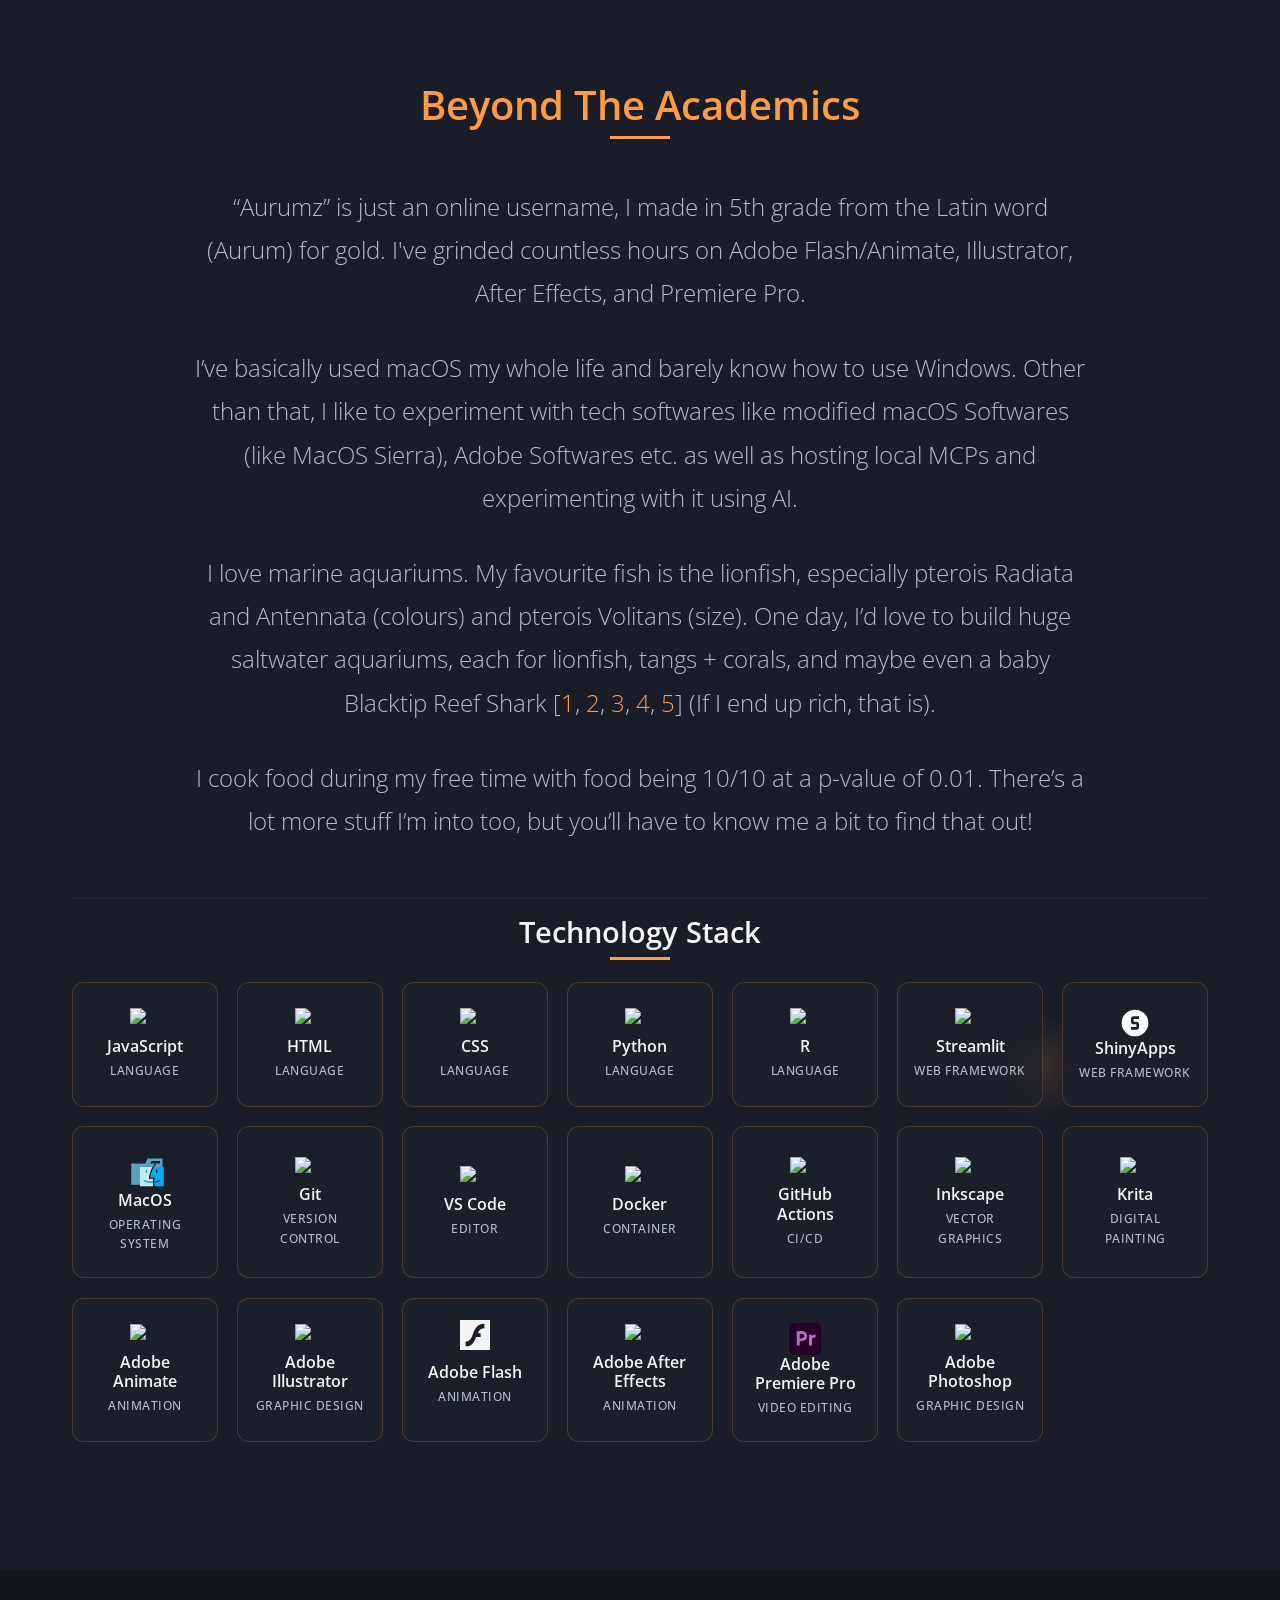
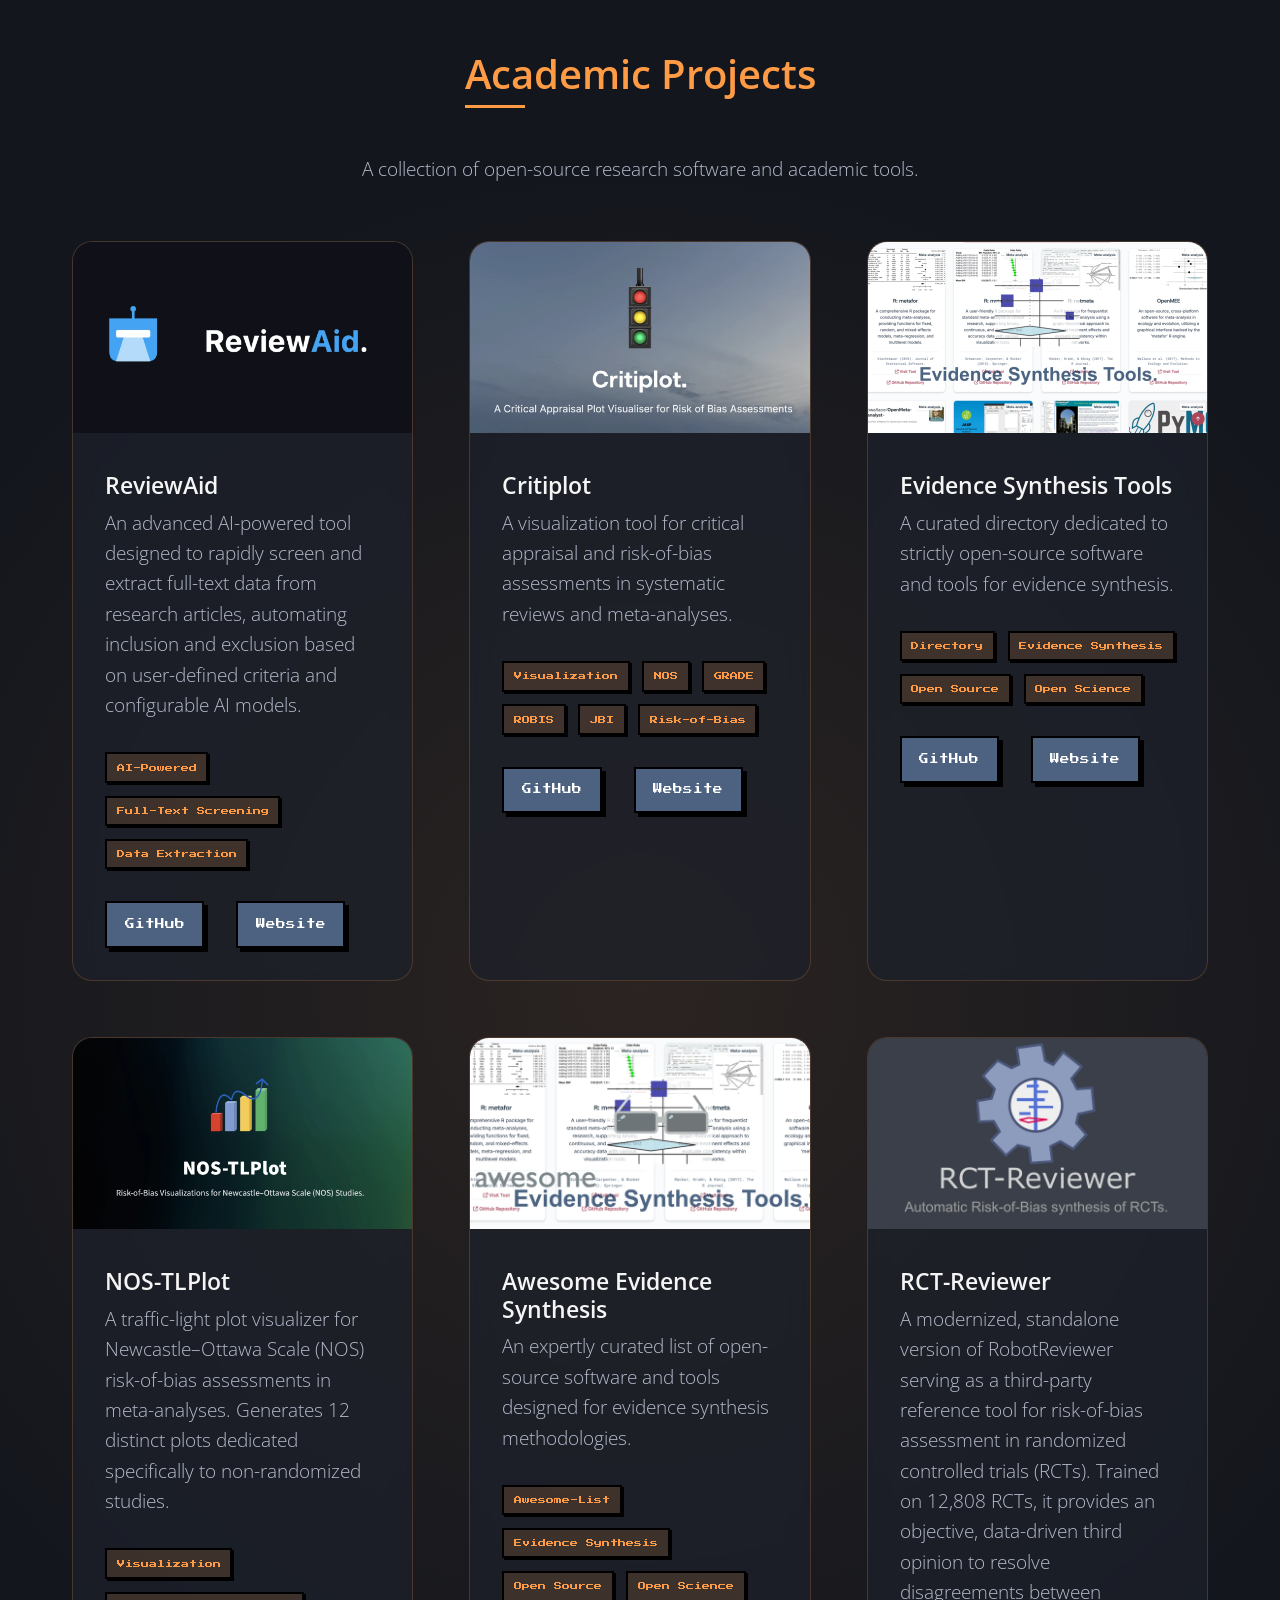
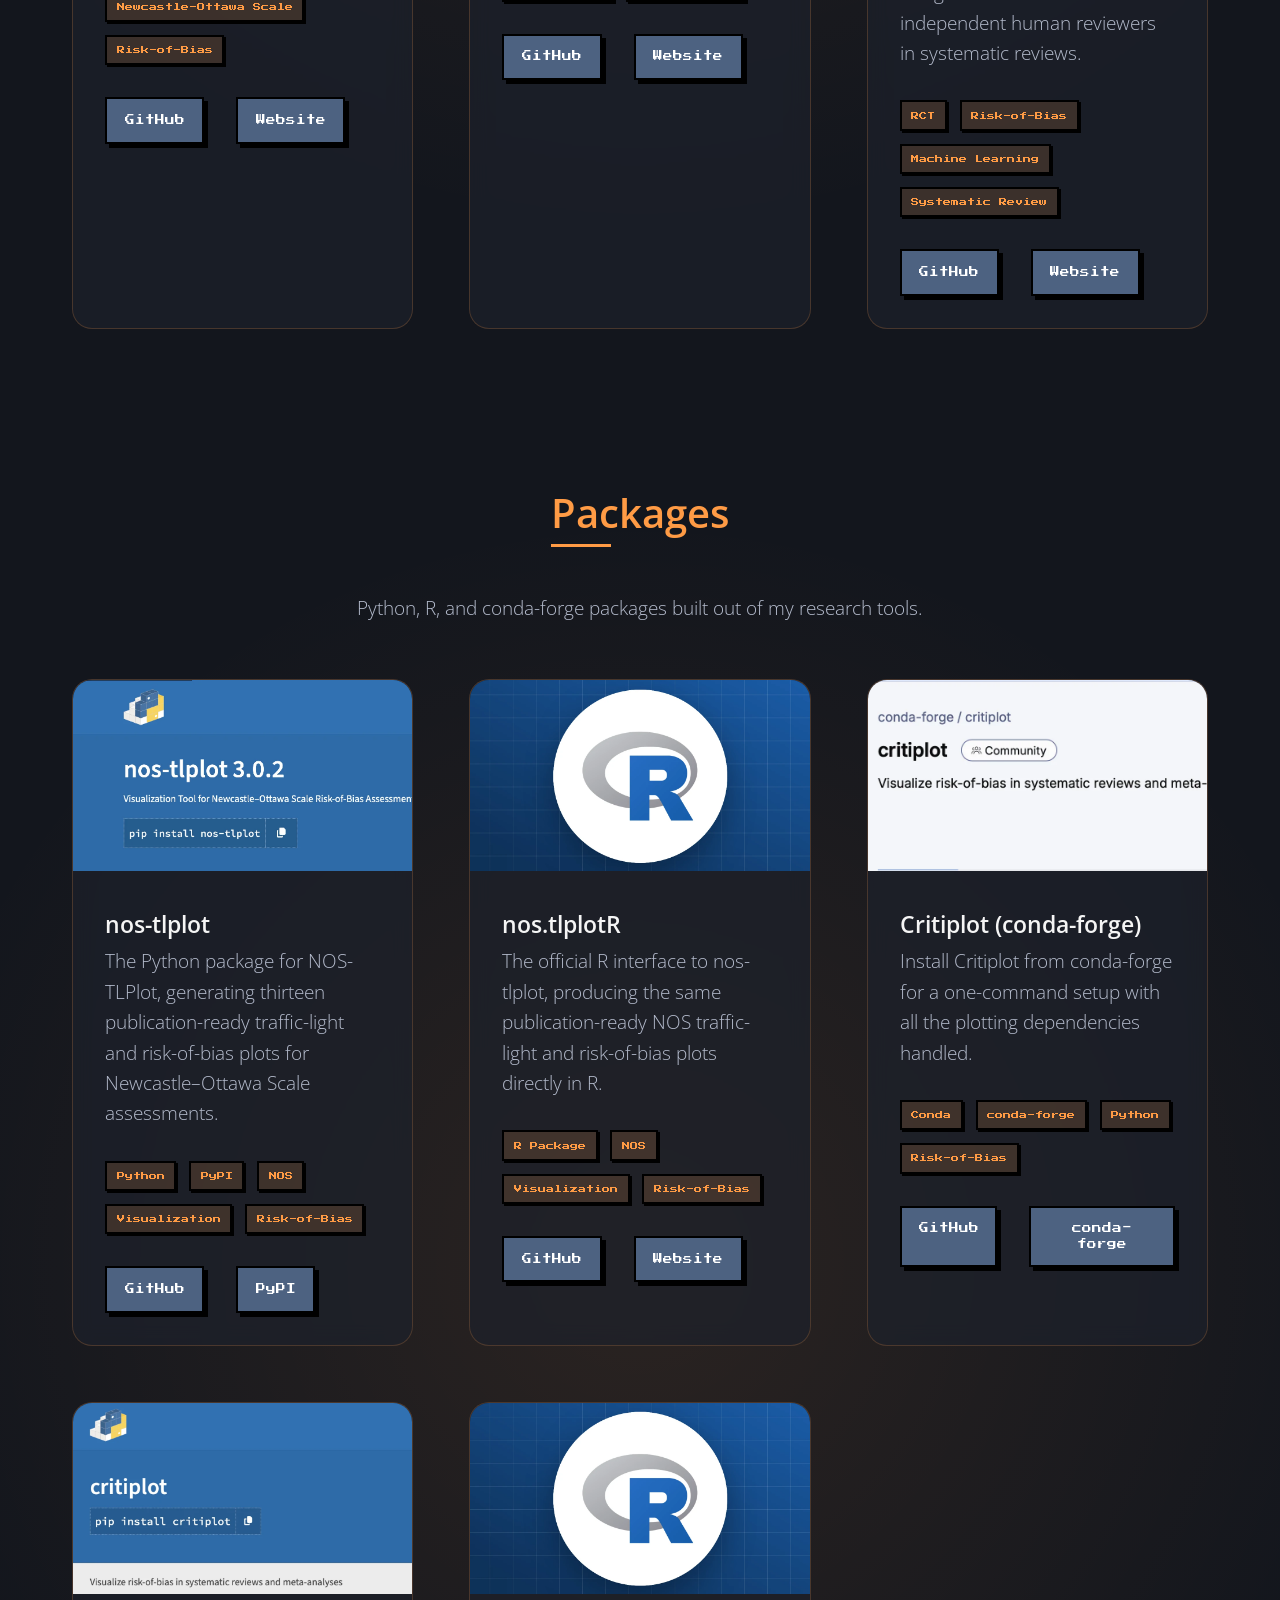
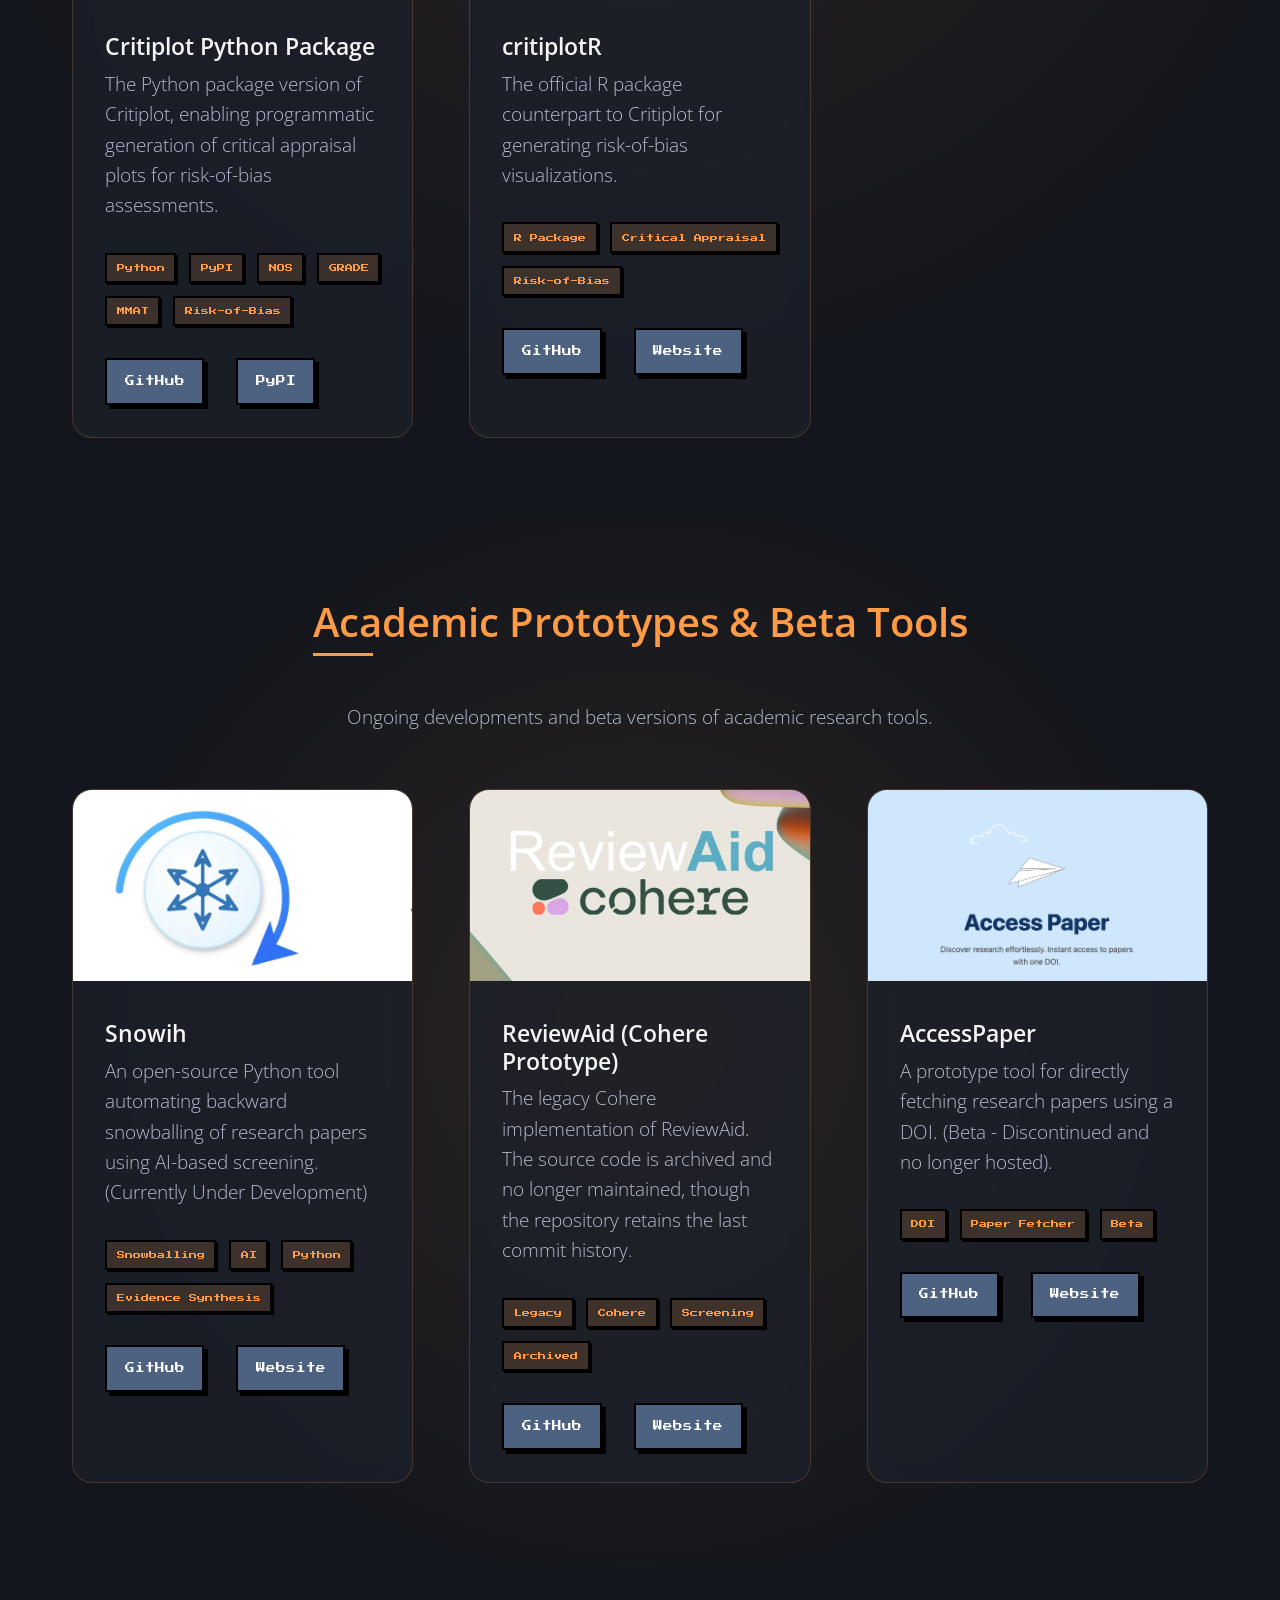
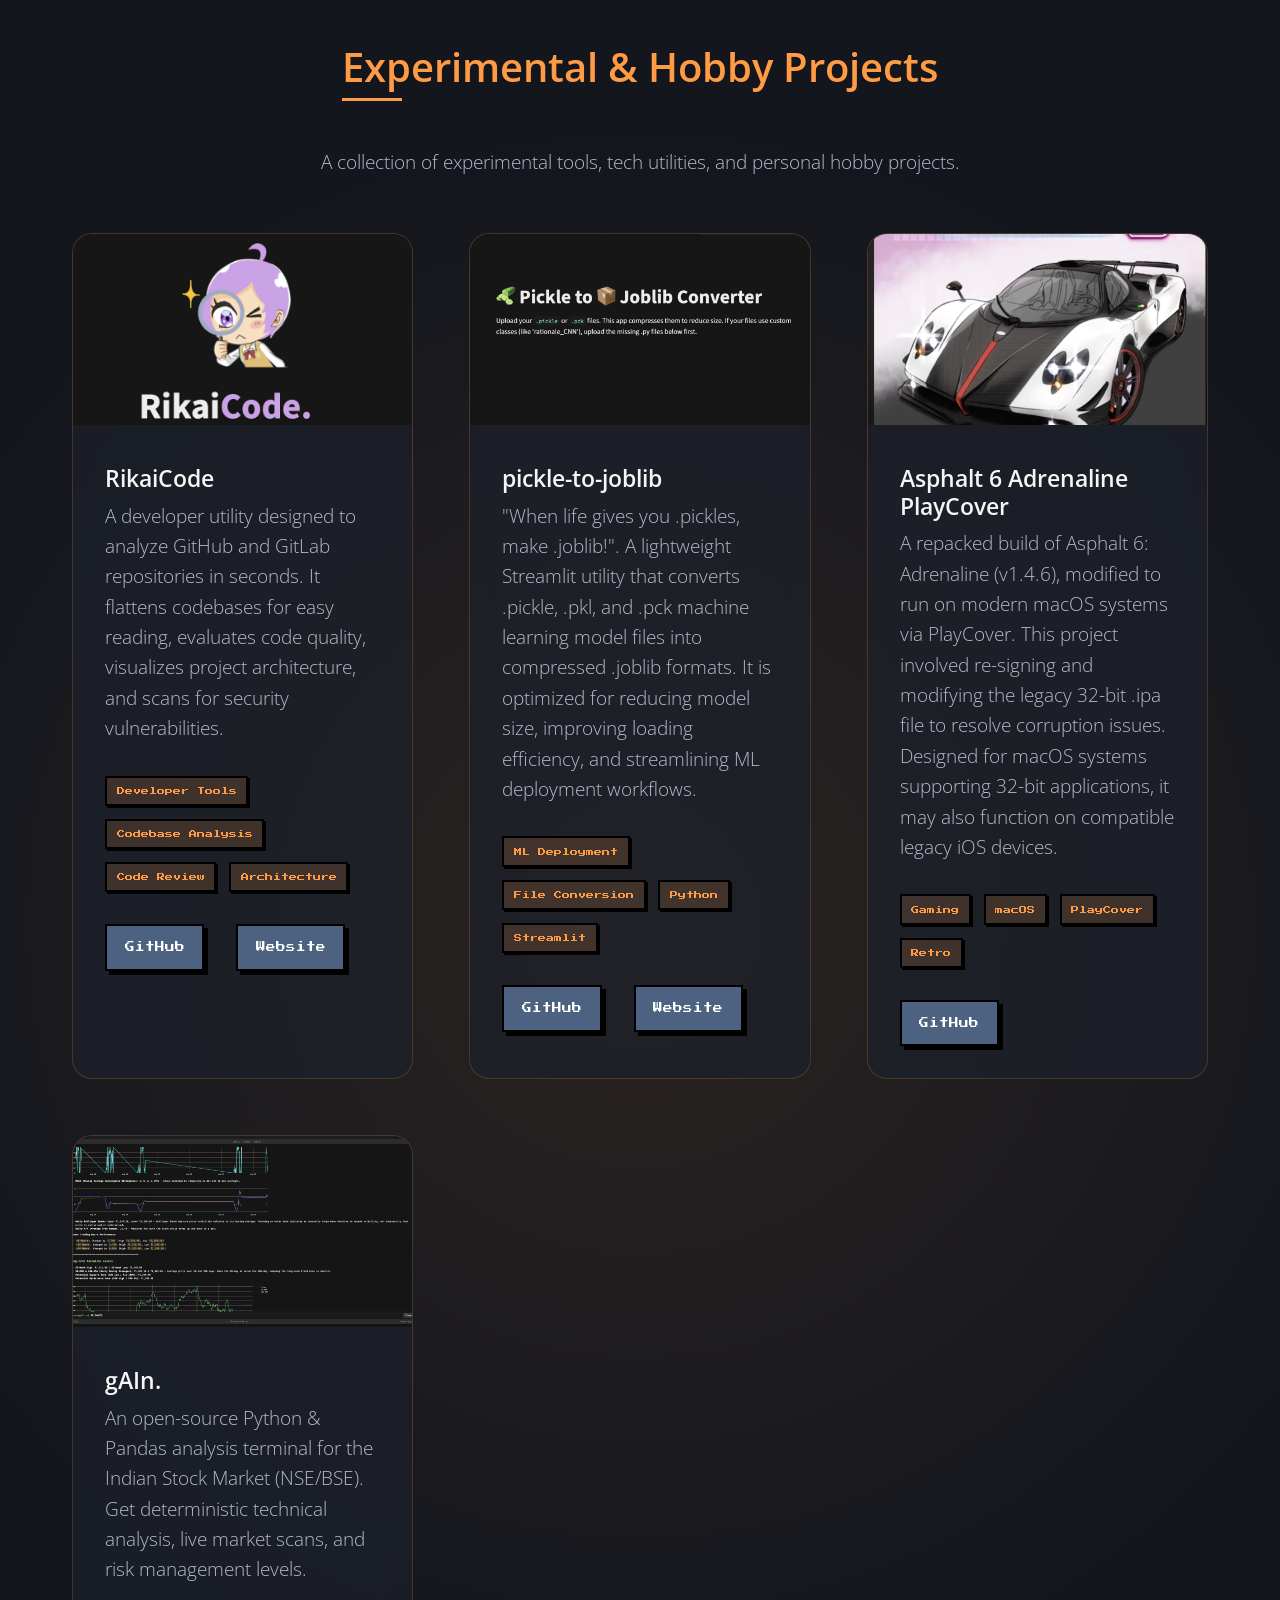
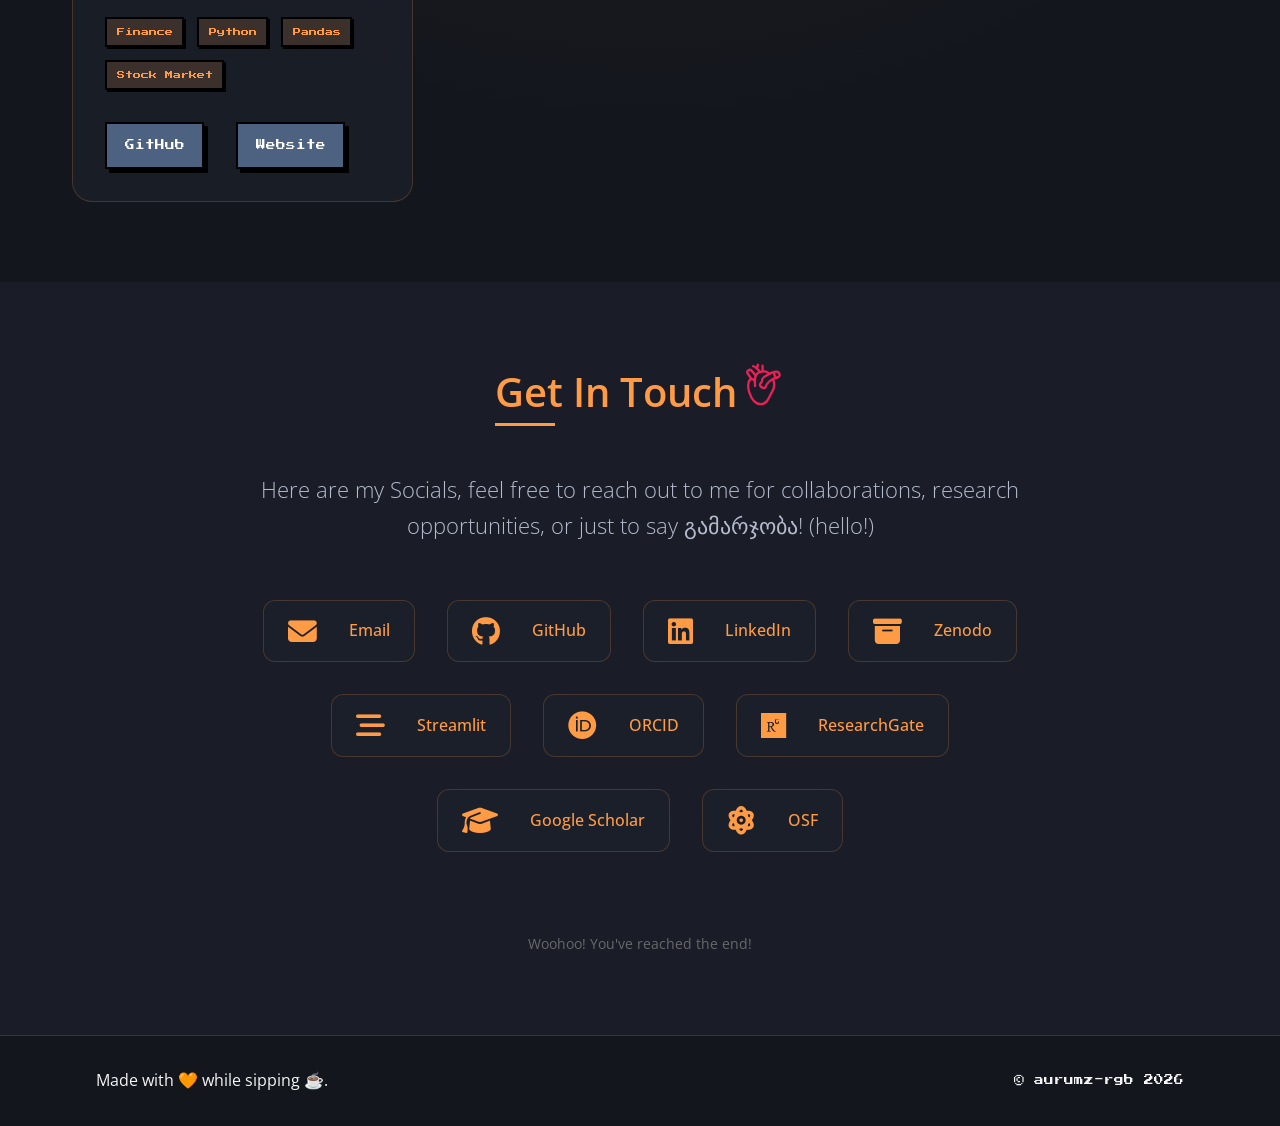
==== commit 8c547cdb: "navy embed banner for link previews, og image swapped on all pages" ====
--- a/index.html
+++ b/index.html
@@ -23,13 +23,13 @@
     content="Medical Student, Researcher & Developer. Explore open-source academic projects and tools.">
   <meta property="og:type" content="website">
   <meta property="og:url" content="https://aurumz-rgb.github.io/index.html">
-  <meta property="og:image" content="https://aurumz-rgb.github.io/assets/web-banner.png">
+  <meta property="og:image" content="https://aurumz-rgb.github.io/assets/banner-embed.png">
   <meta property="og:image:alt" content="Aurumz Web Banner">
 
   <meta name="twitter:card" content="summary_large_image">
   <meta name="twitter:title" content="Vihaan (Aurumz)'s personal Website.' ">
   <meta name="twitter:description" content="Medical Student, Researcher & Developer.">
-  <meta name="twitter:image" content="https://aurumz-rgb.github.io/assets/web-banner.png">
+  <meta name="twitter:image" content="https://aurumz-rgb.github.io/assets/banner-embed.png">
   <meta name="twitter:image:alt" content="Aurumz Banner">
 
   <link rel="icon" href="assets/favicon.ico" type="image/x-icon">
--- a/styles.css
+++ b/styles.css
@@ -517,8 +517,8 @@
   left: 0.5cqw;
   top: 50%;
   transform: translateY(-50%);
-  width: 26cqw;
-  height: 19.5cqw;
+  width: 28cqw;
+  height: 21cqw;
 }
 
 .hero-art img {
@@ -543,12 +543,12 @@
 }
 
 :root[data-mode="yang"] .hero-art {
-  width: 27.5cqw;
-  height: 20.5cqw;
+  width: 29.5cqw;
+  height: 22cqw;
 }
 
 .hero-intro-text {
-  padding-left: 31.5cqw;
+  padding-left: 32.5cqw;
   text-align: left;
 }
 
@@ -1586,14 +1586,22 @@
     left: 0;
     top: 0;
     transform: none;
-    width: 32cqw;
-    height: 24cqw;
+    width: 50cqw;
+    height: 38cqw;
     margin-bottom: 1.2rem;
   }
 
   :root[data-mode="yang"] .hero-art {
-    width: 33.5cqw;
-    height: 25cqw;
+    width: 46cqw;
+    height: 34cqw;
+  }
+
+  :root[data-mode="yang"] .car-gif {
+    width: 85%;
+  }
+
+  :root[data-mode="yang"] .car-container {
+    bottom: calc(var(--car-width) * -0.21);
   }
 
   .hero-intro-text {
@@ -1602,15 +1610,15 @@
   }
 
   .hero-intro-line {
-    font-size: 6.5cqw;
+    font-size: 9cqw;
   }
 
   .hero-intro-line.hero-intro-name {
-    font-size: 9.5cqw;
+    font-size: 13.5cqw;
   }
 
   .hero-intro-line:last-child {
-    font-size: 7.5cqw;
+    font-size: 10.5cqw;
   }
 
   .hero-logo-right {
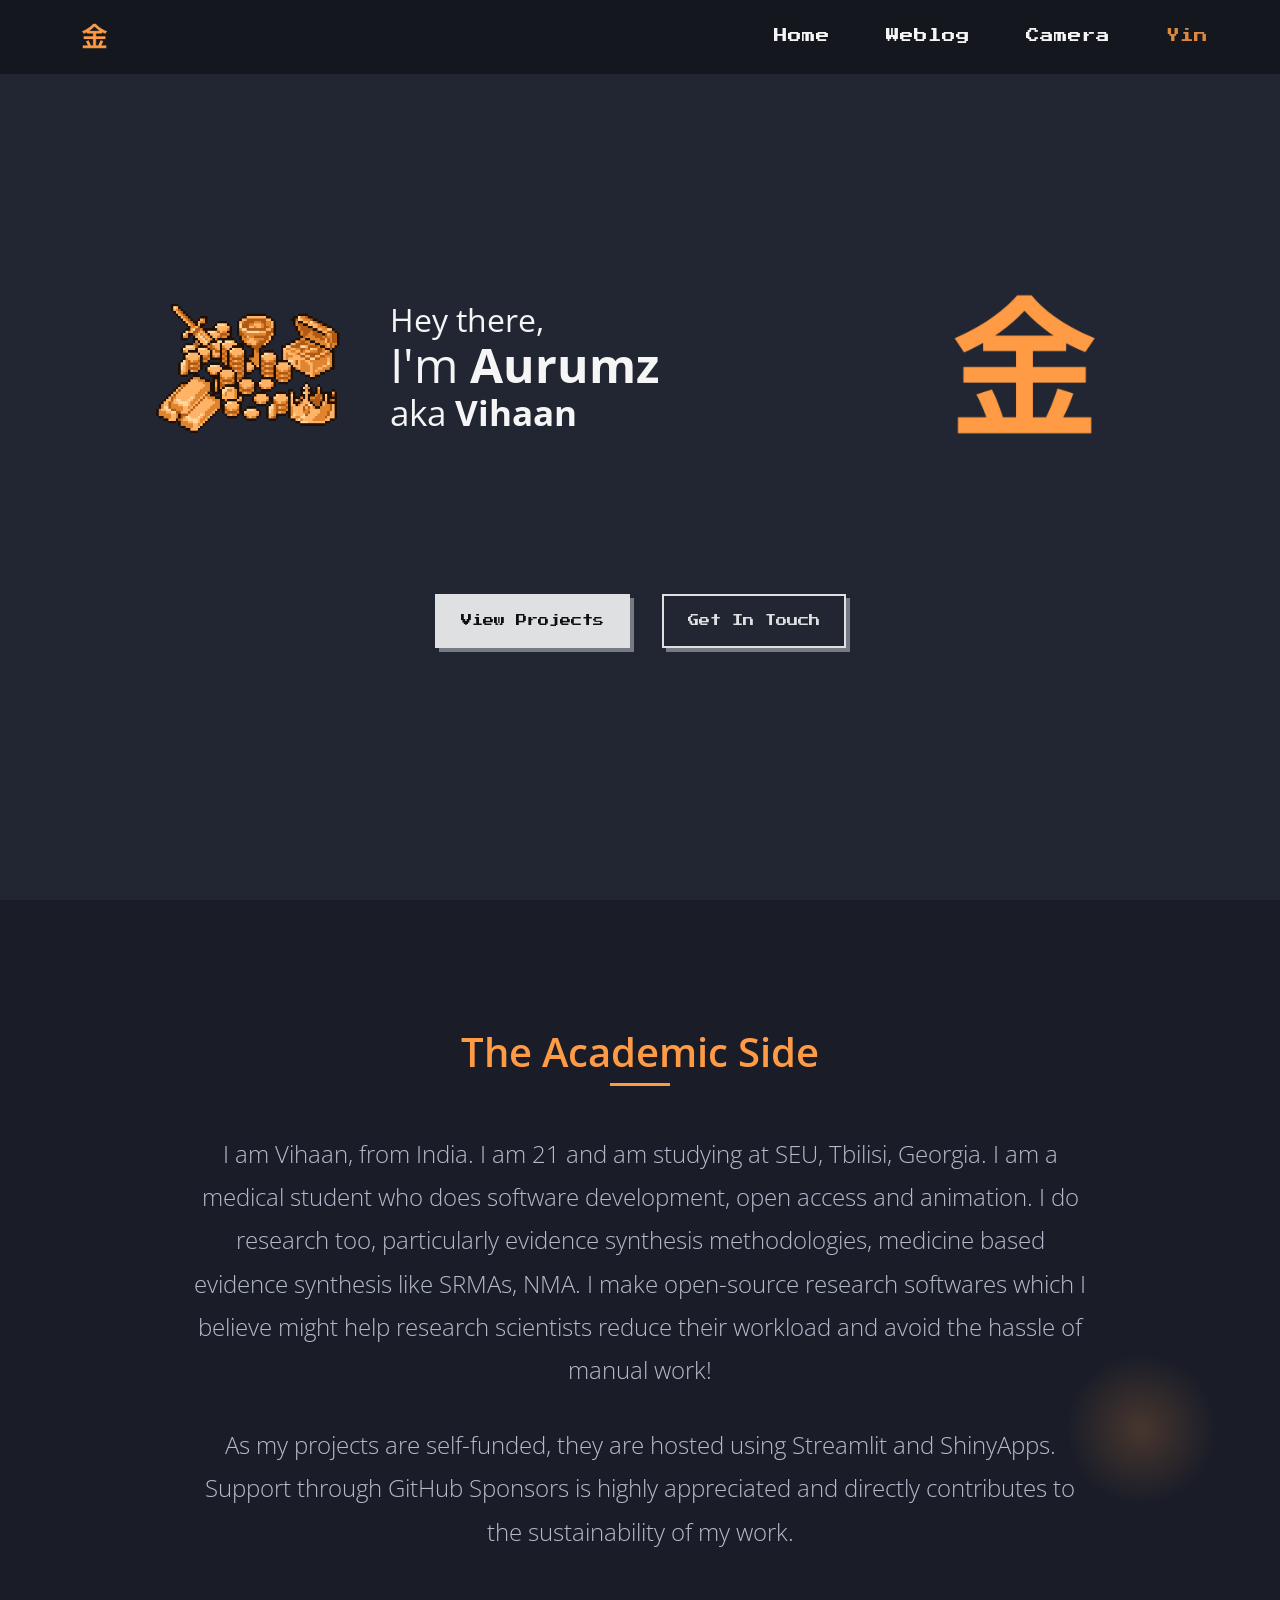
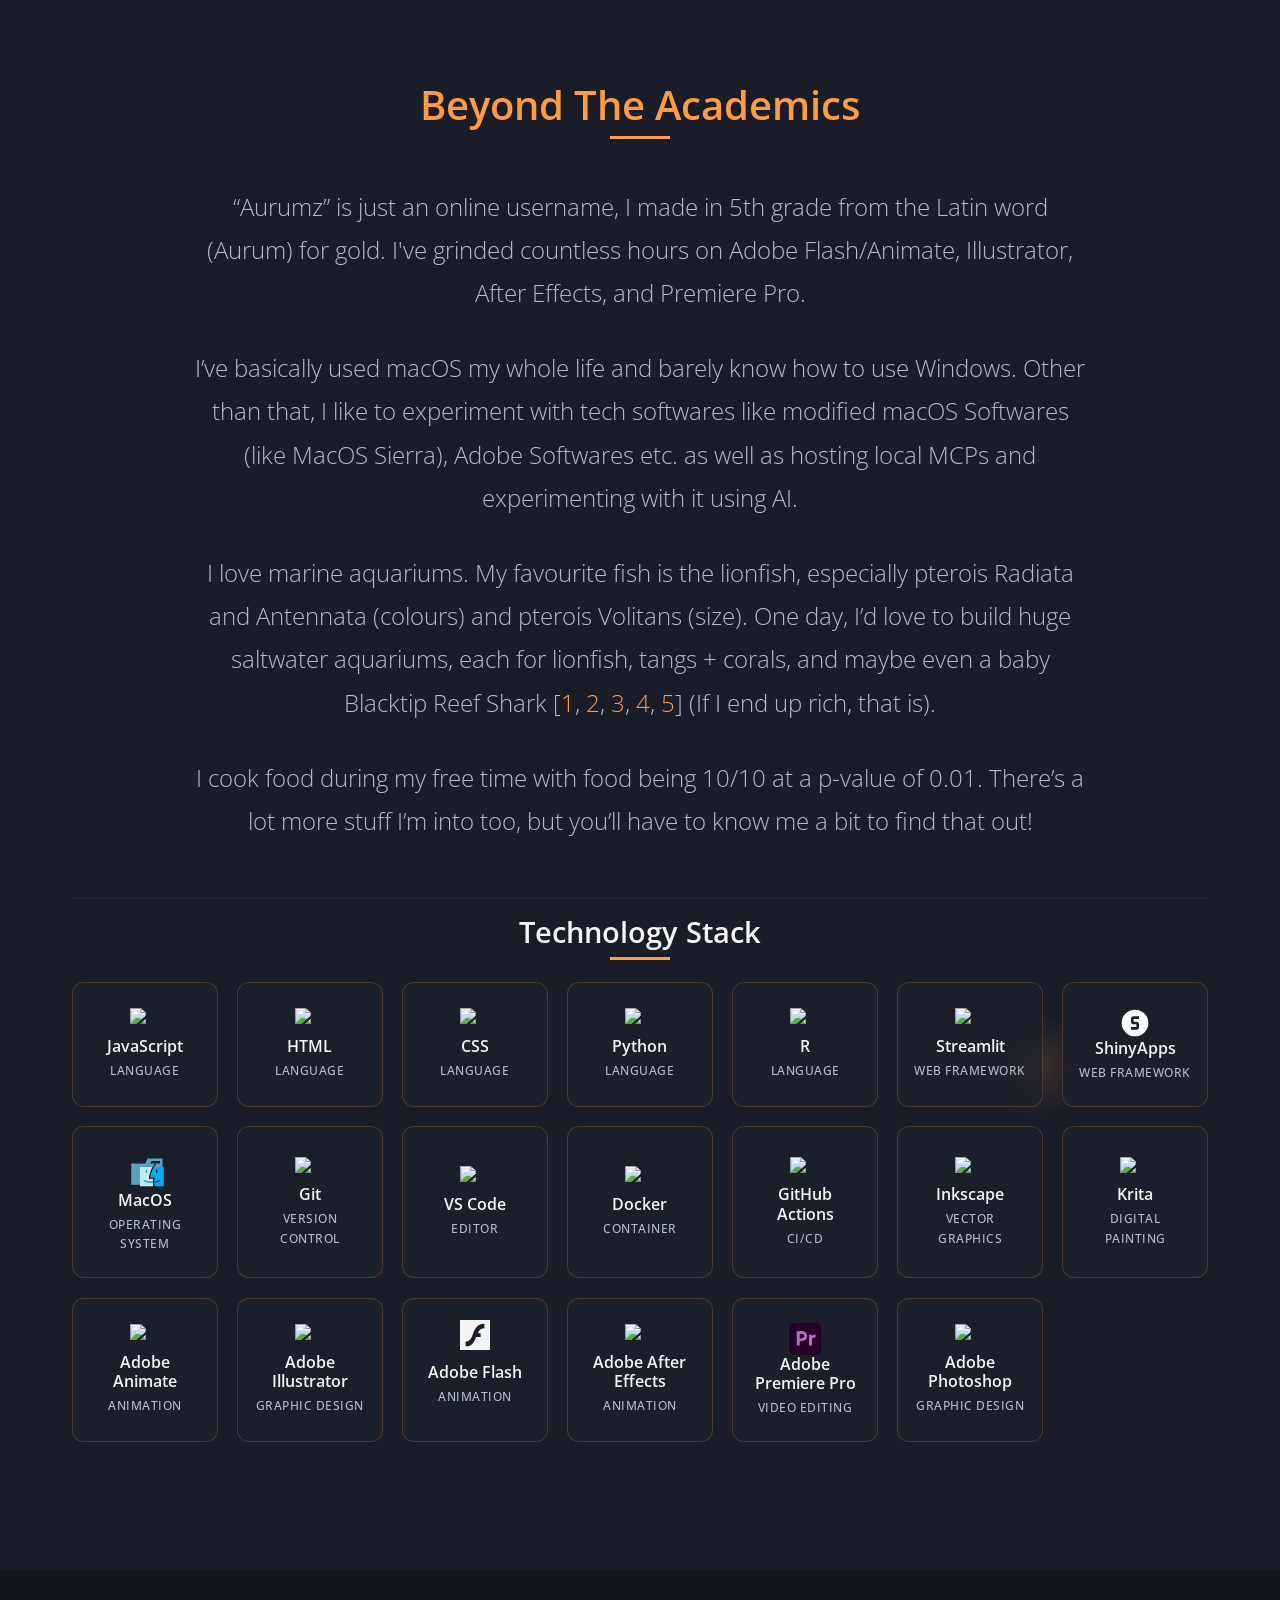
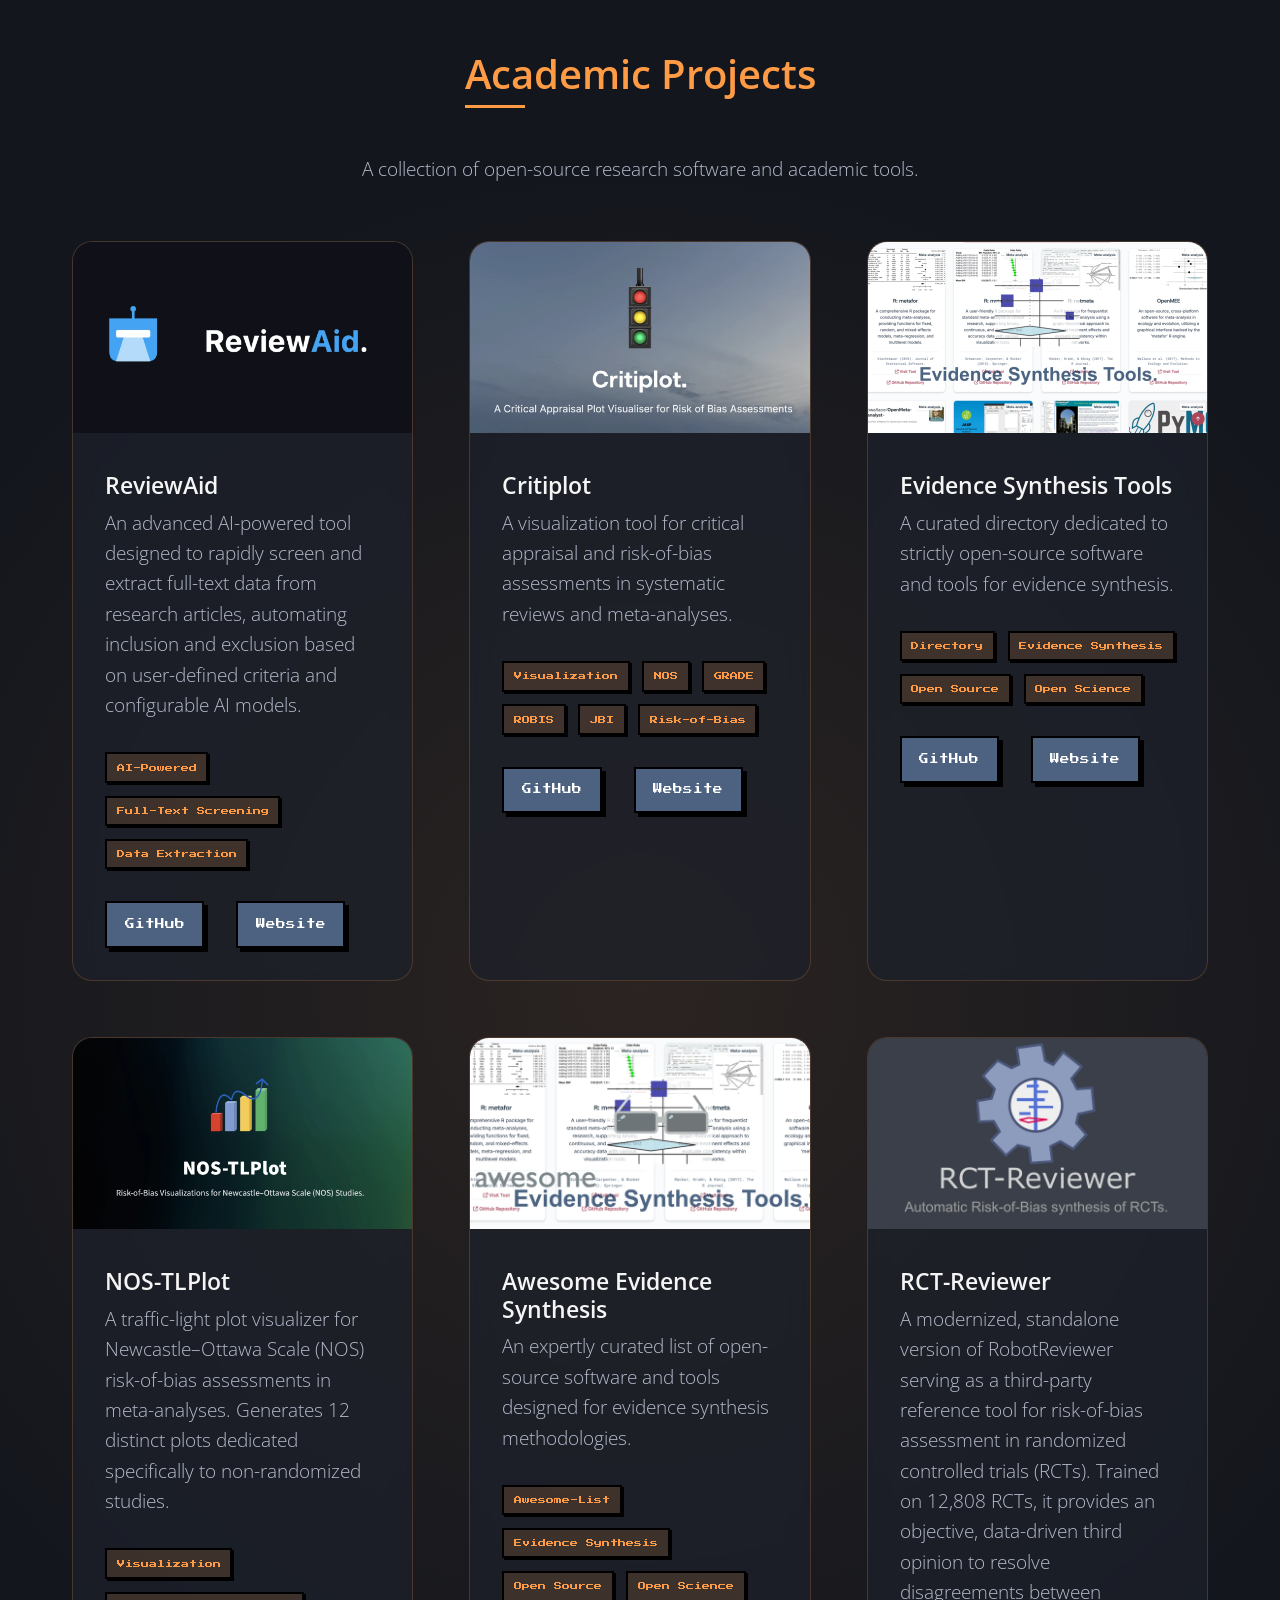
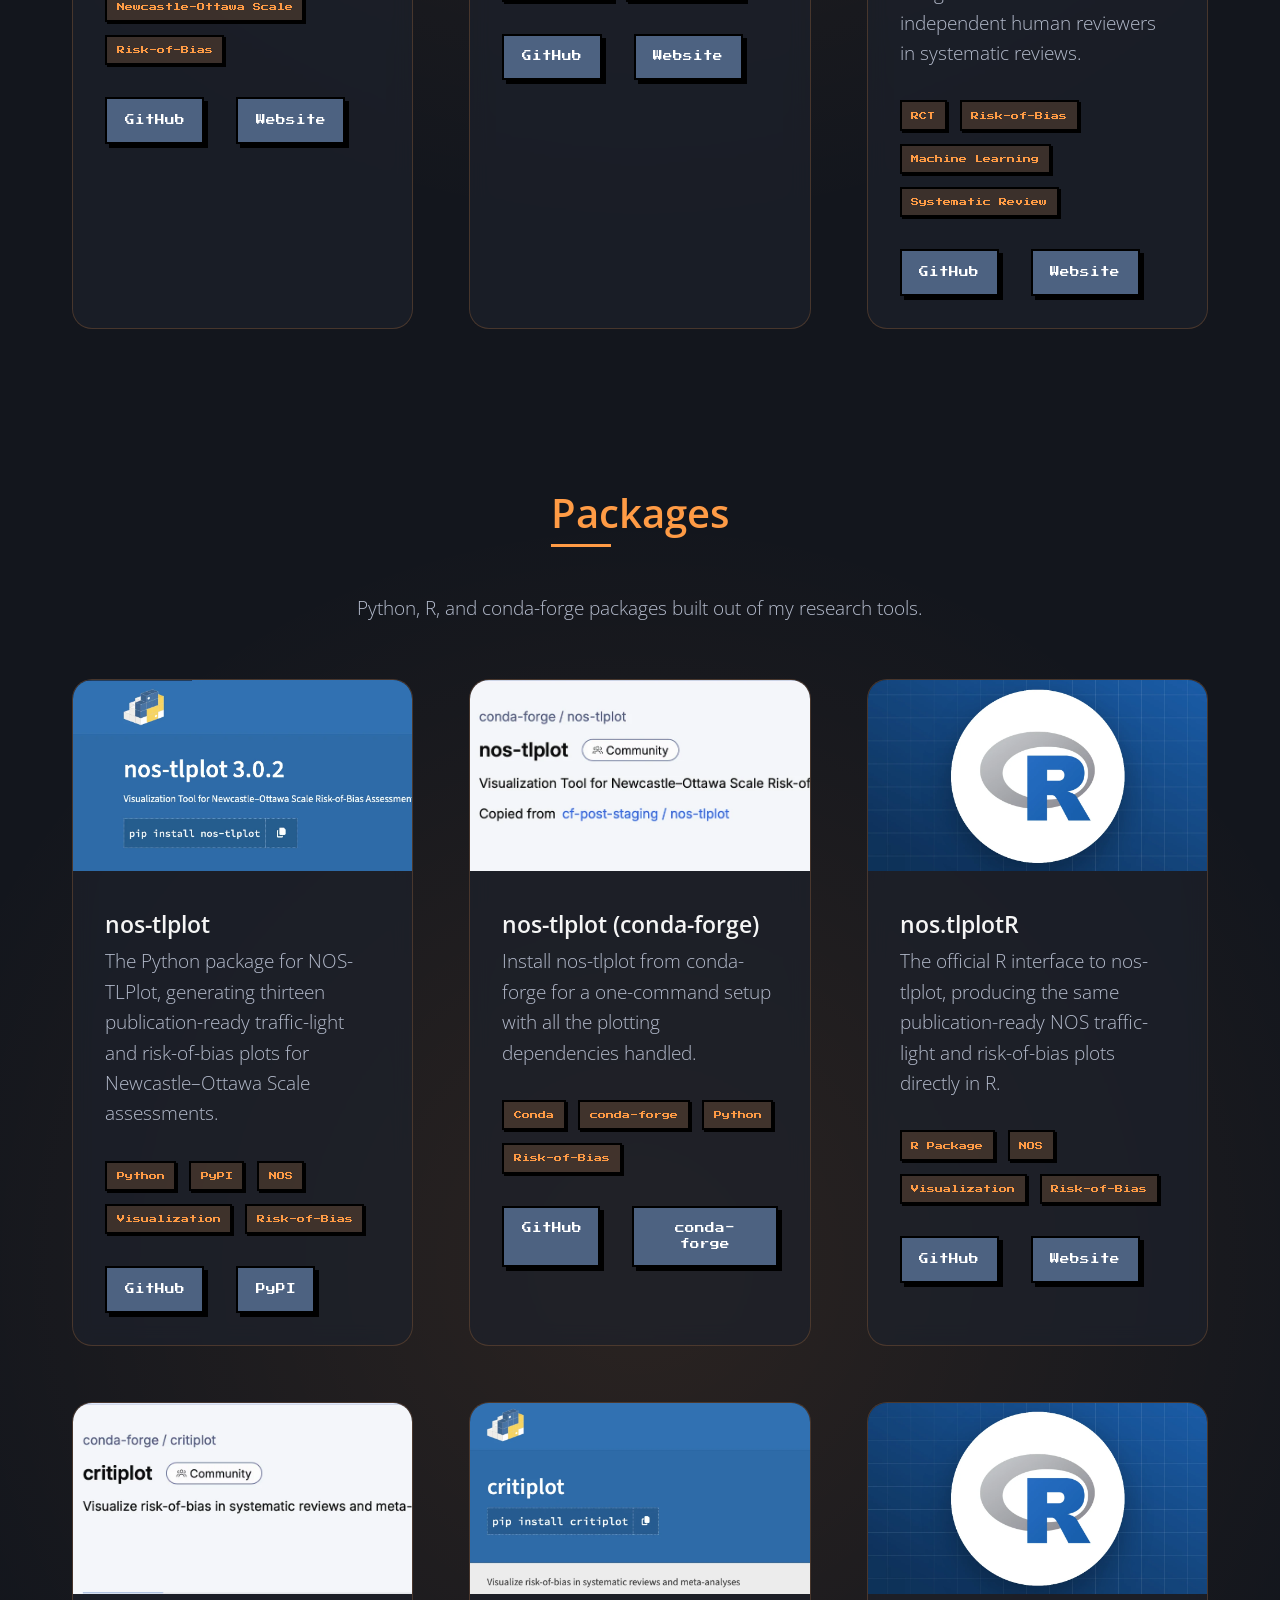
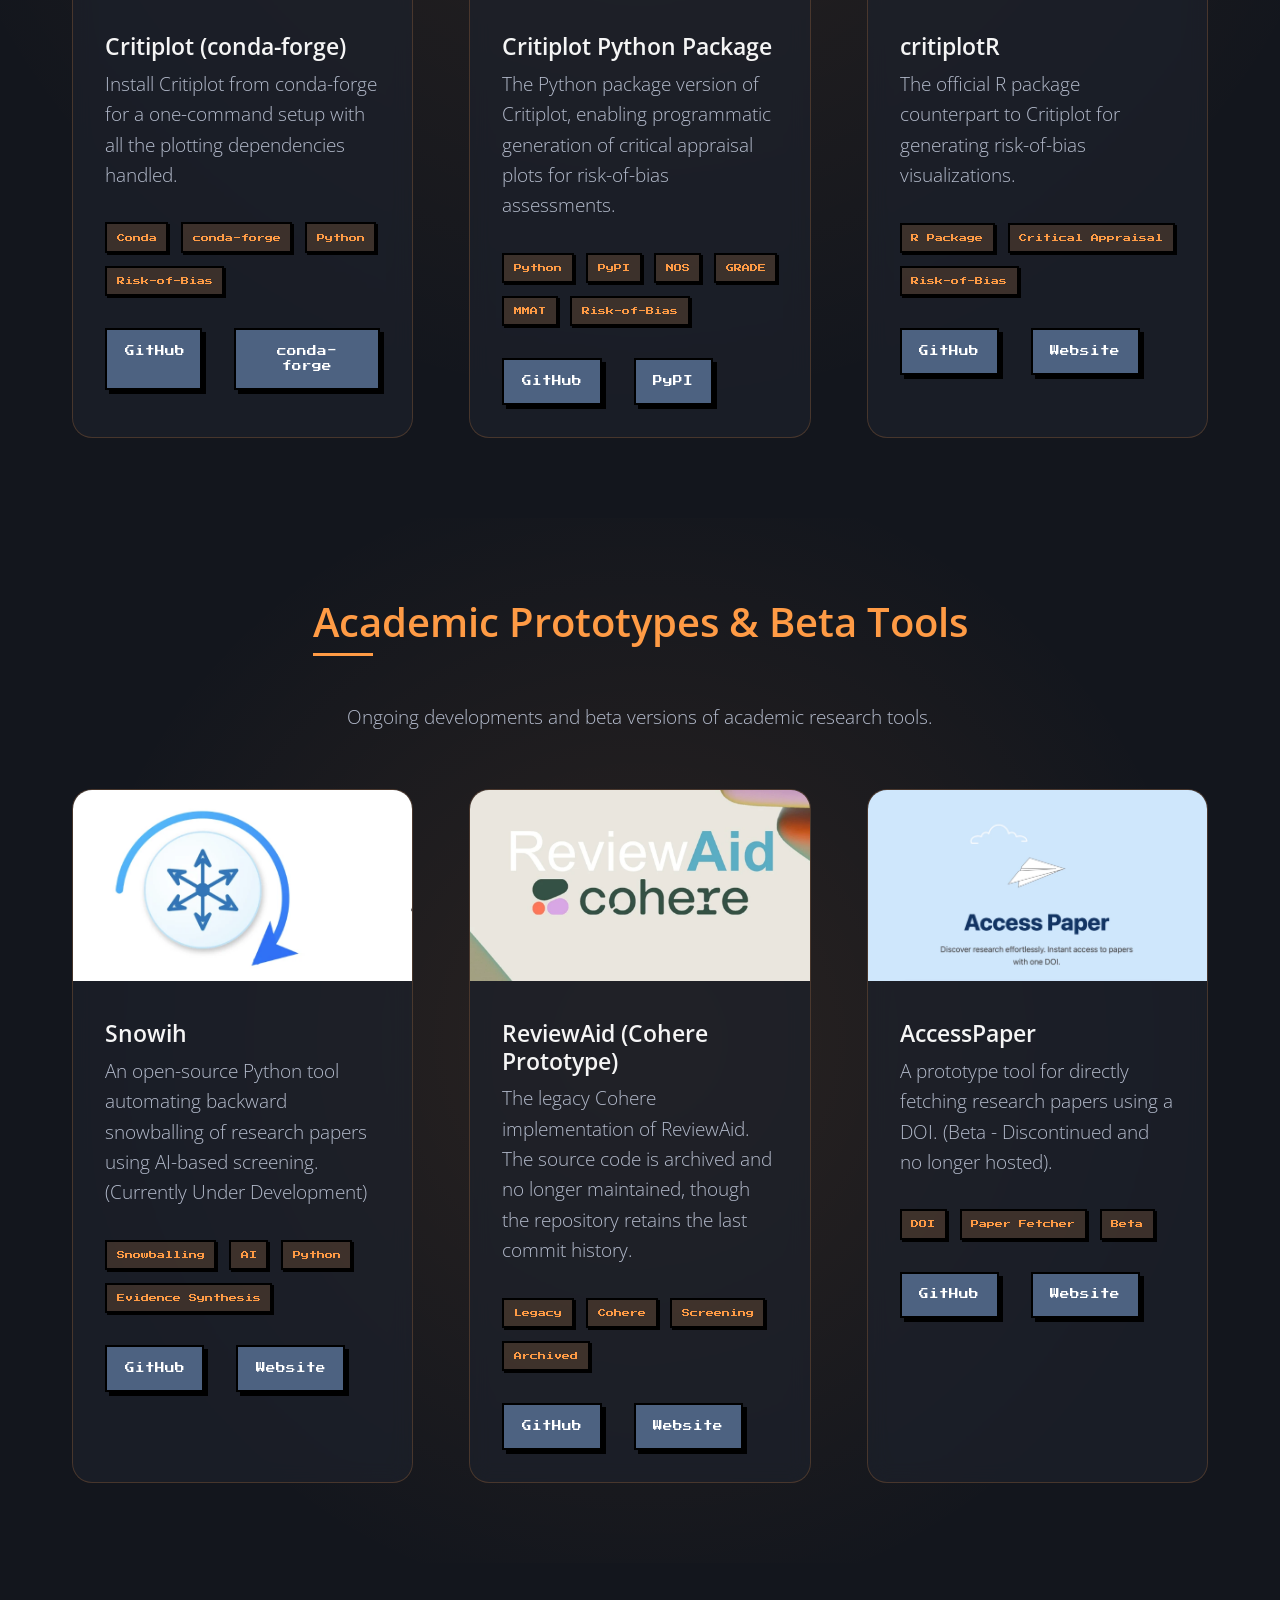
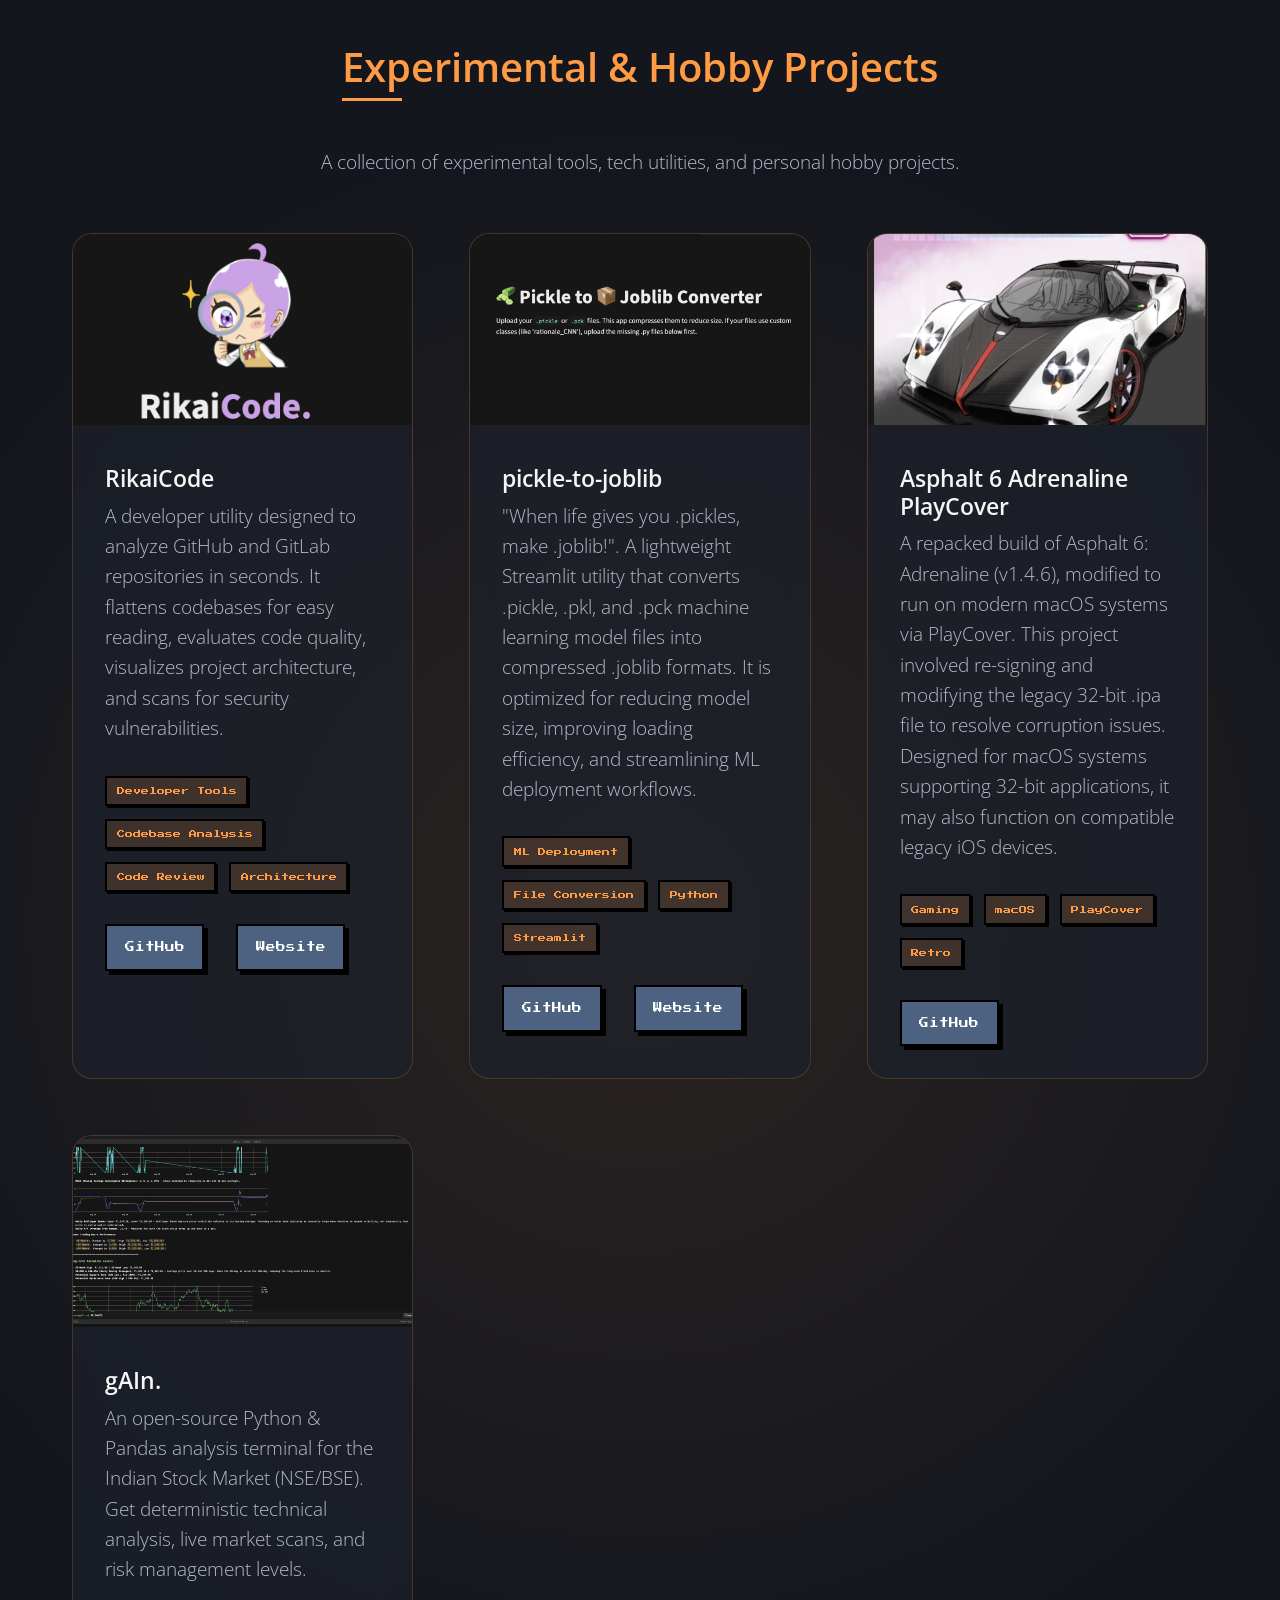
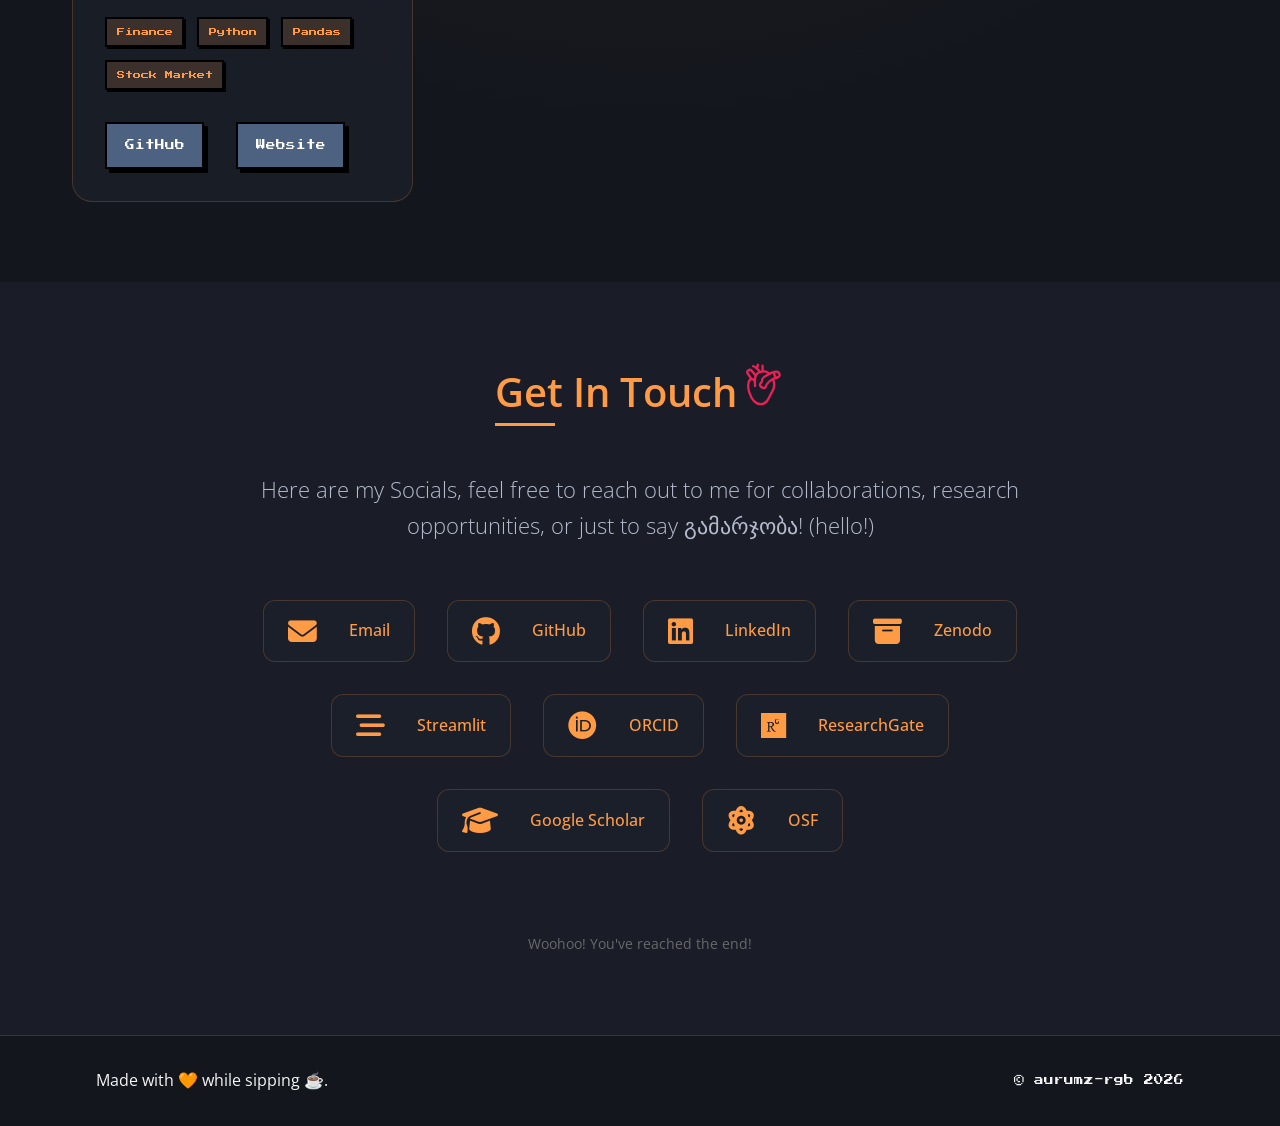
==== commit eca25521: "nos-tlplot conda-forge package card in packages" ====
--- a/index.html
+++ b/index.html
@@ -472,6 +472,29 @@
               <a href="https://github.com/nos-tlplot/NOS-TLPlot-Package" target="_blank"
                 class="btn btn-outline">GitHub</a>
               <a href="https://pypi.org/project/nos-tlplot/" target="_blank" class="btn">PyPI</a>
+            </div>
+          </div>
+        </div>
+
+        <div class="project-card" id="projectCard_nos_tlplot_conda">
+          <img src="images/nos-tlplot-conda.webp" alt="nos-tlplot conda-forge package" class="project-img"
+            loading="eager" style="object-position: left top;">
+          <div class="project-content">
+            <h3 class="project-title">nos-tlplot (conda-forge)</h3>
+            <p class="project-description">
+              Install nos-tlplot from conda-forge for a one-command setup with all the plotting dependencies handled.
+            </p>
+            <div class="project-tags">
+              <span class="tag">Conda</span>
+              <span class="tag">conda-forge</span>
+              <span class="tag">Python</span>
+              <span class="tag">Risk-of-Bias</span>
+            </div>
+            <div class="project-links">
+              <a href="https://github.com/aurumz-rgb/nos-tlplot-feedstock" target="_blank"
+                class="btn btn-outline">GitHub</a>
+              <a href="https://anaconda.org/channels/conda-forge/packages/nos-tlplot/overview" target="_blank"
+                class="btn">conda-forge</a>
             </div>
           </div>
         </div>
--- a/styles.css
+++ b/styles.css
@@ -547,6 +547,12 @@
   height: 22cqw;
 }
 
+@media (min-width: 577px) {
+  :root[data-mode="yang"] .hero-intro-text {
+    padding-left: 34cqw;
+  }
+}
+
 .hero-intro-text {
   padding-left: 32.5cqw;
   text-align: left;
@@ -1635,7 +1641,11 @@
 
   .btn {
     padding: 0.7rem 1.2rem;
-    font-size: 0.65rem;
+    font-size: 0.5rem;
+  }
+
+  .project-links .btn {
+    font-size: 0.5rem;
   }
 
   .about-text p {
